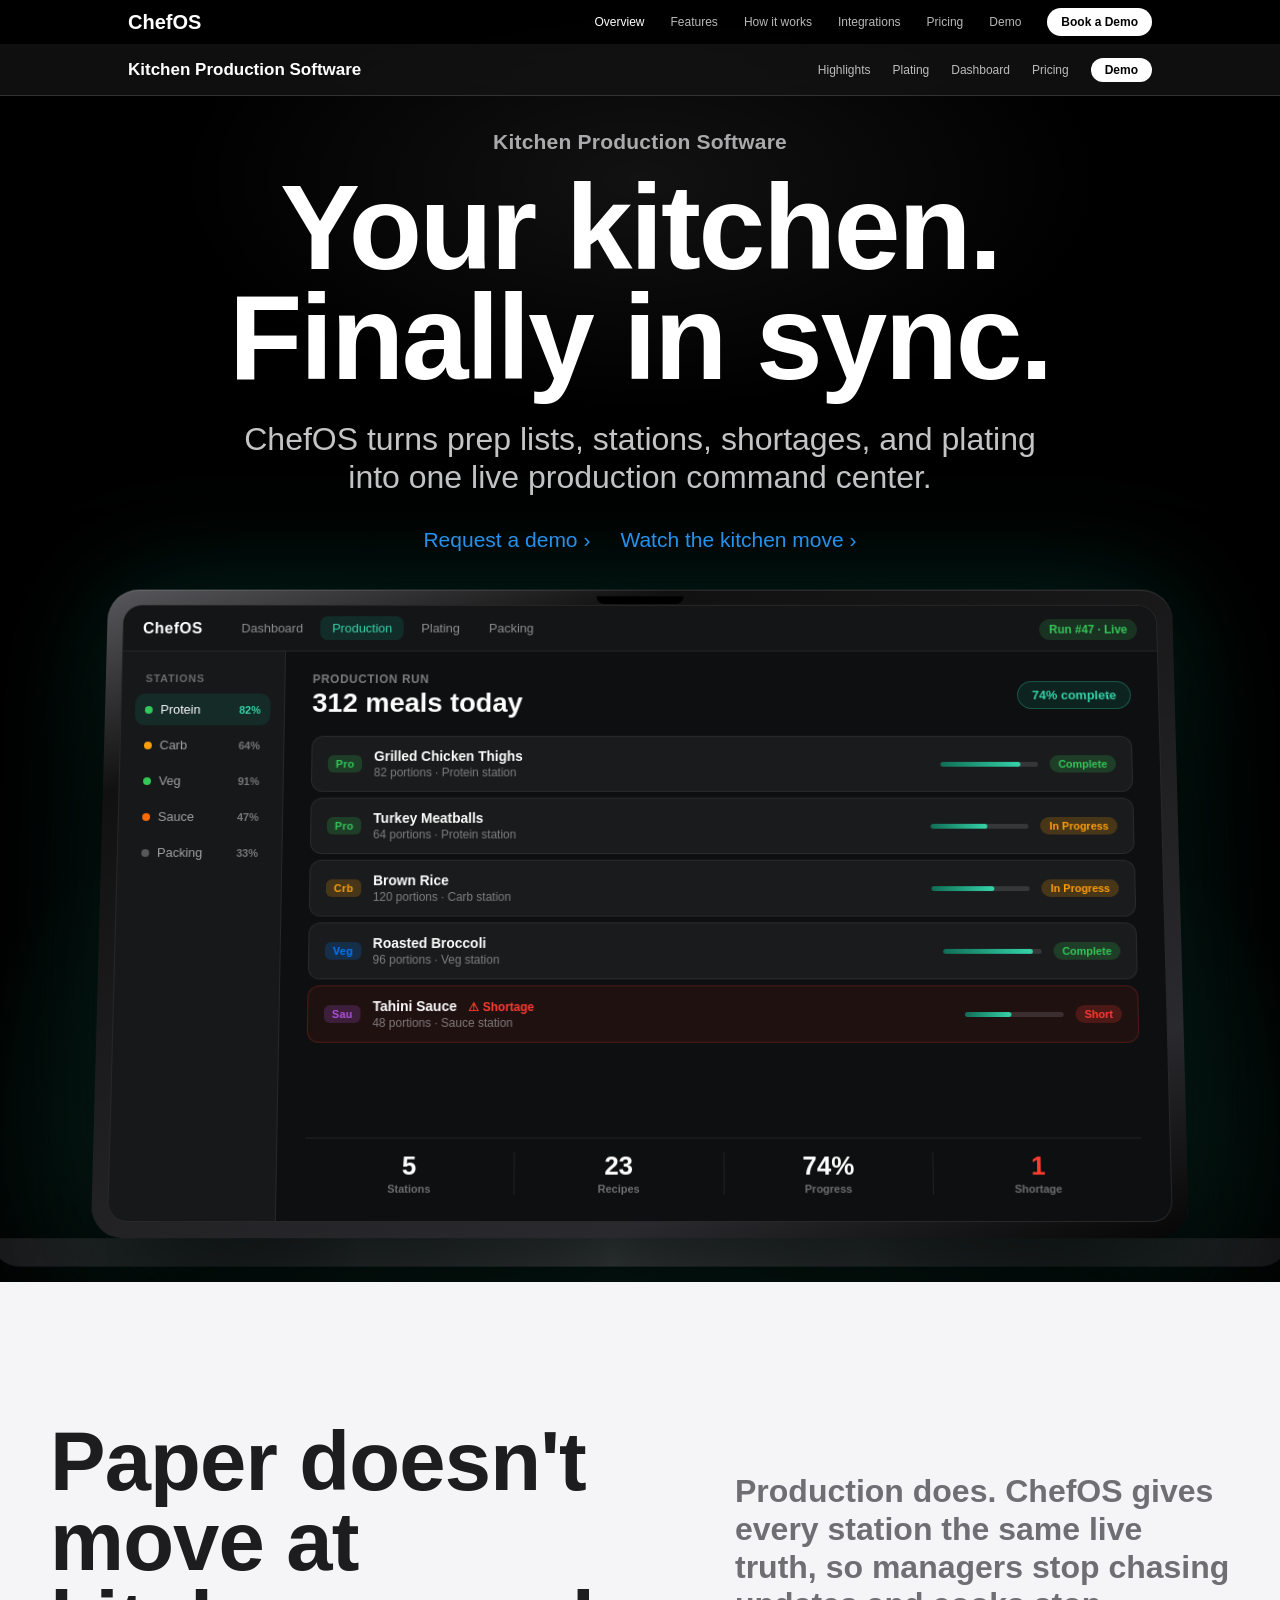
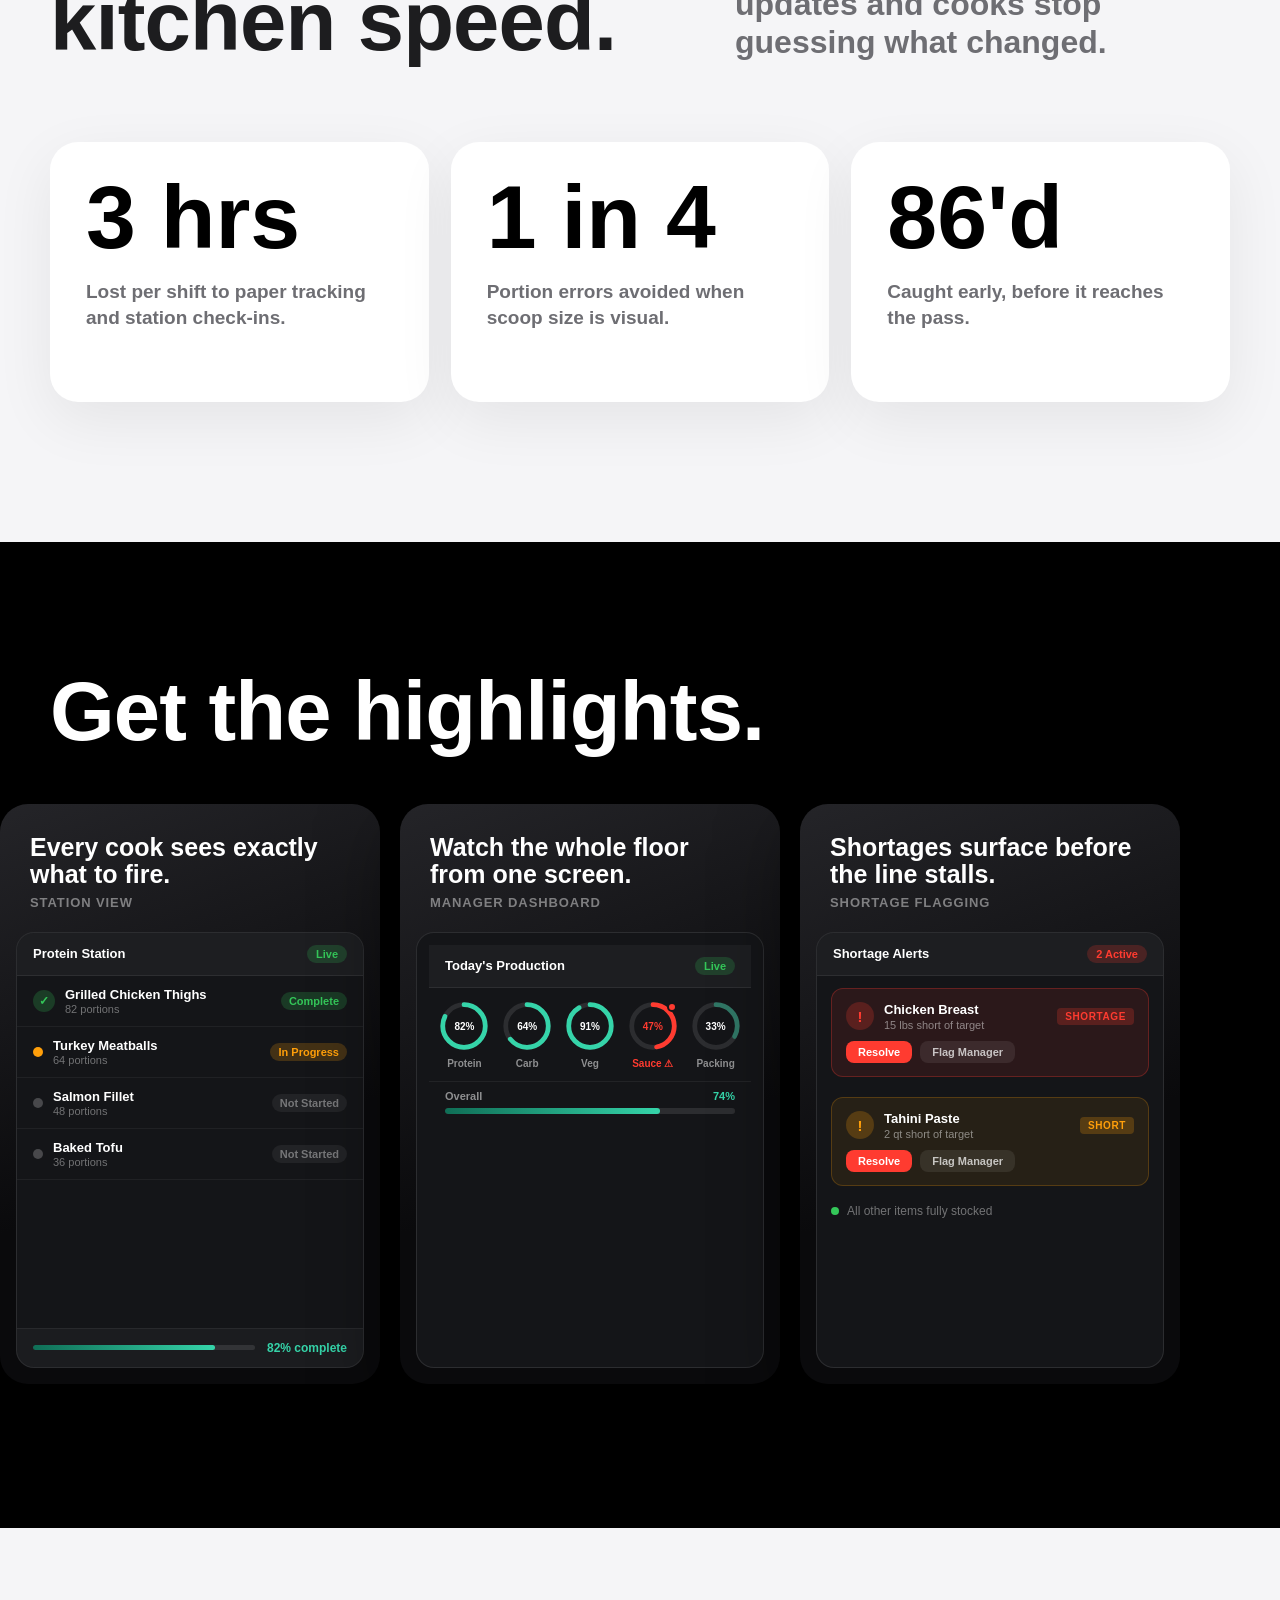
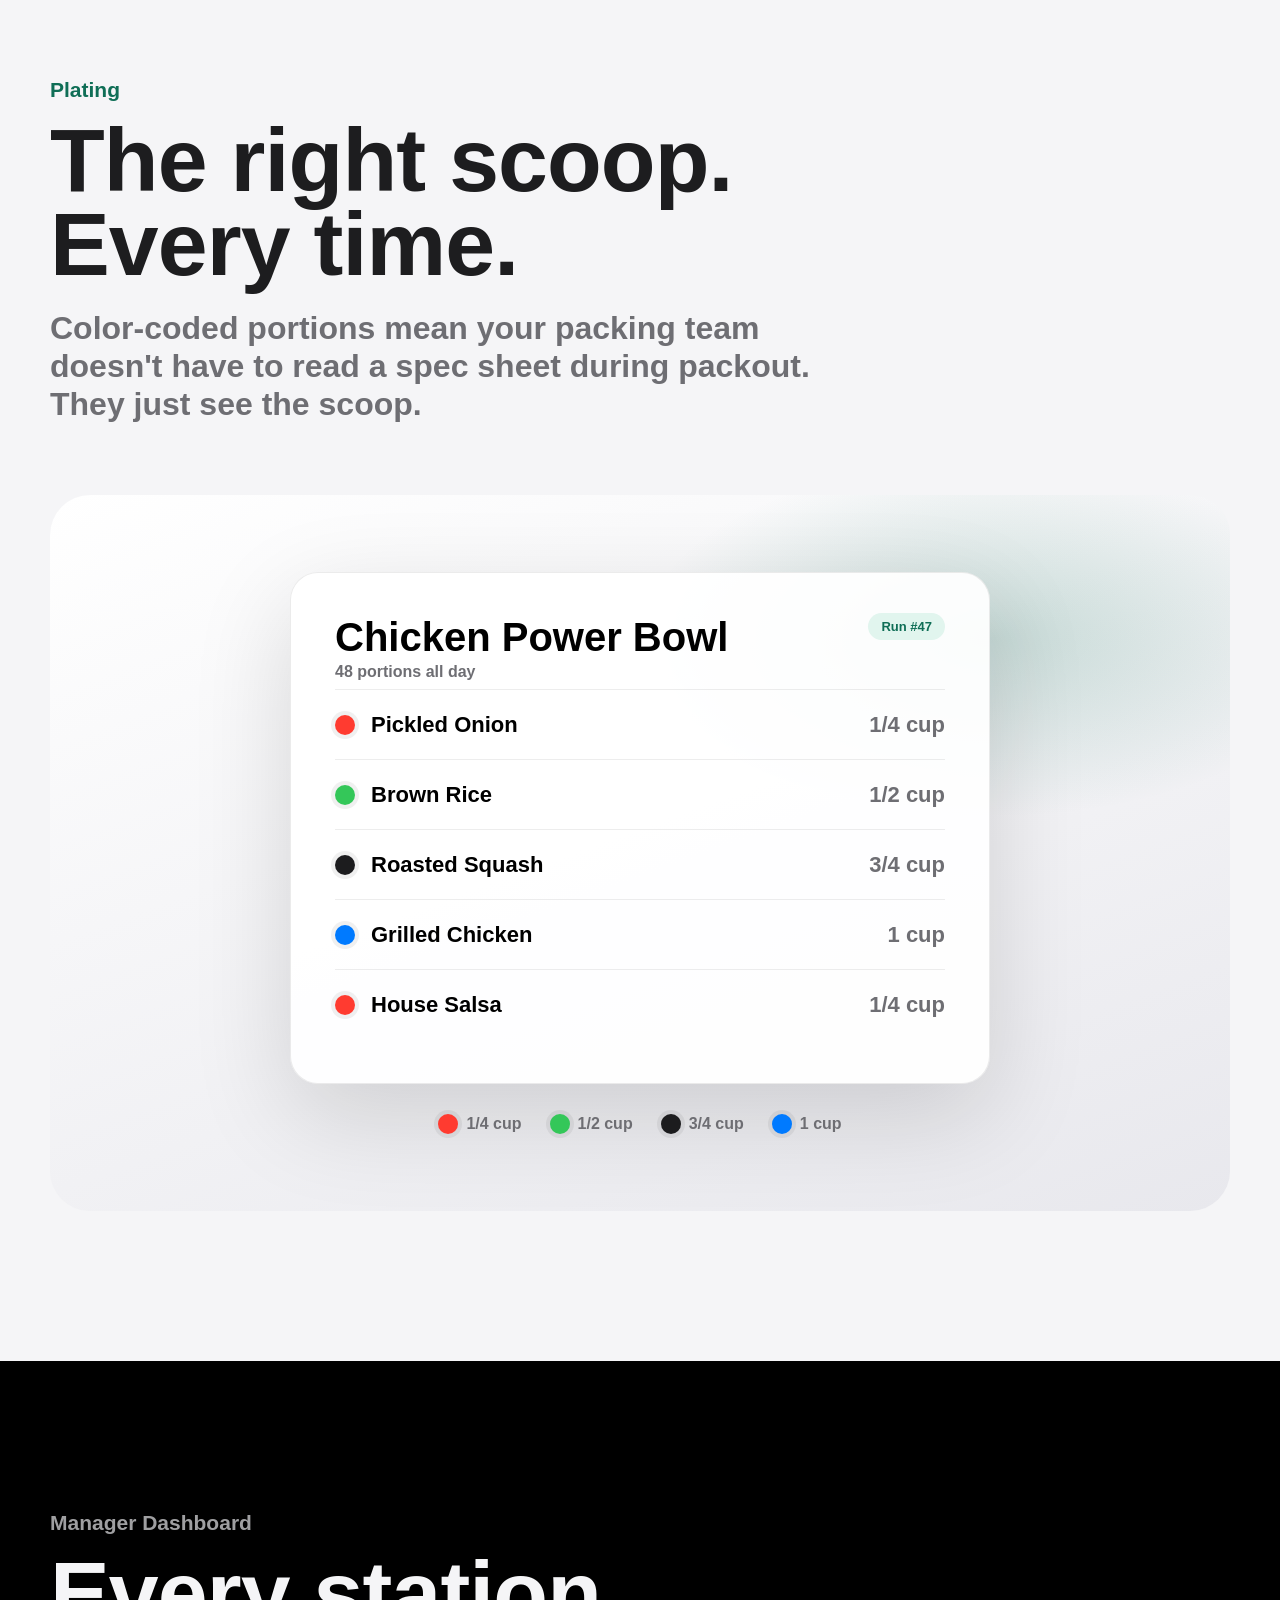
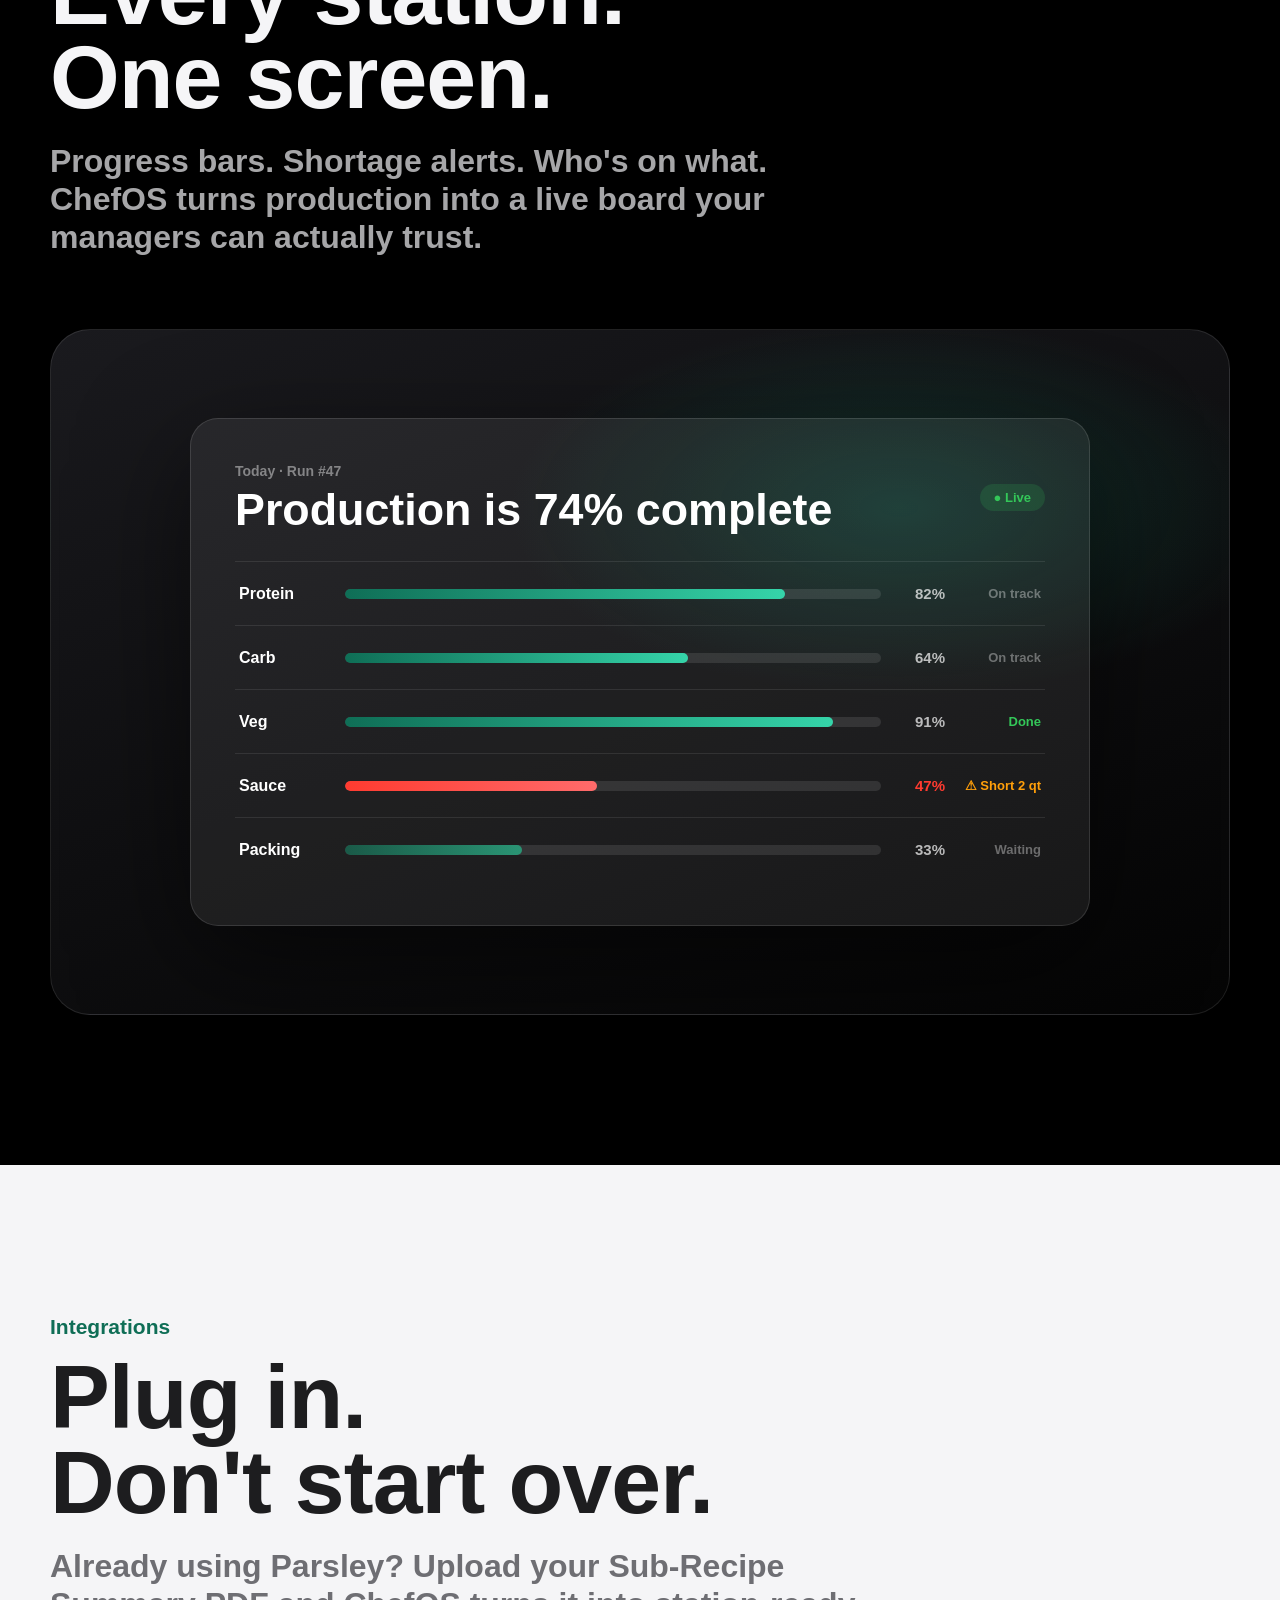
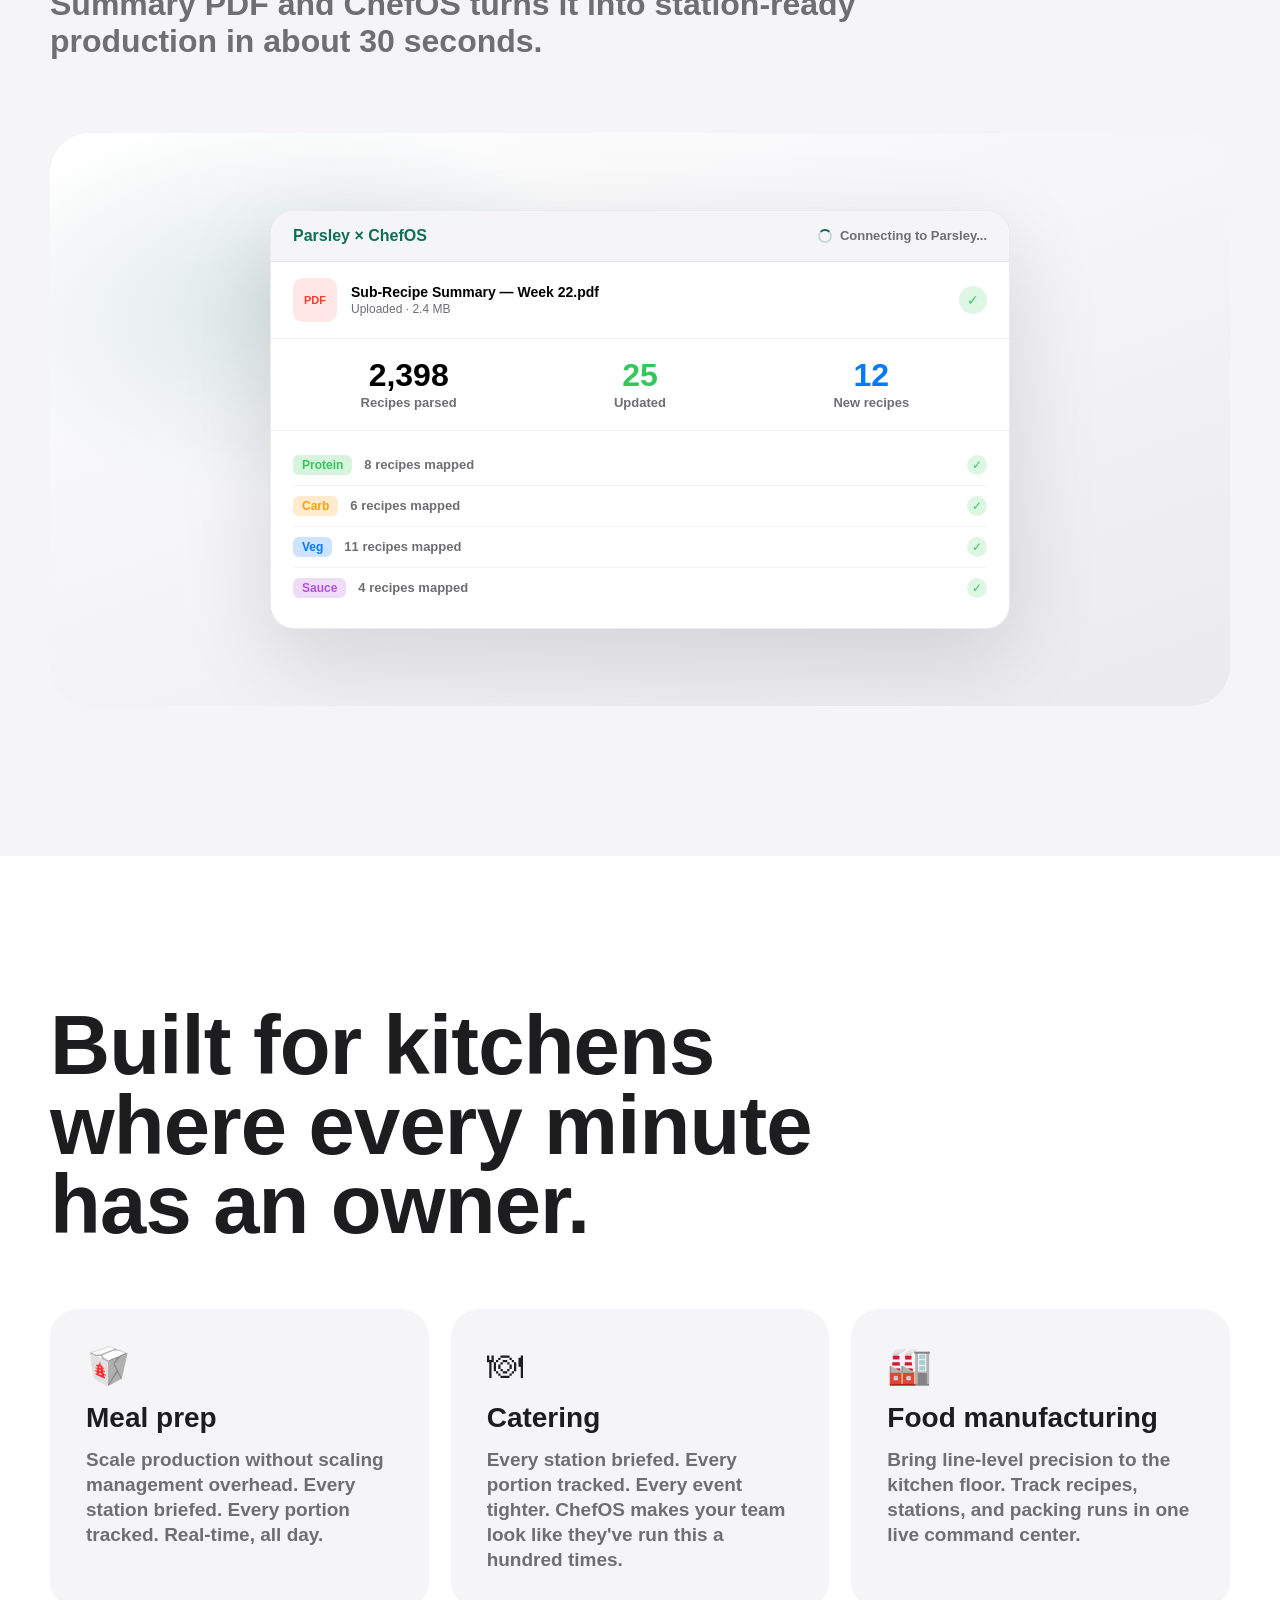
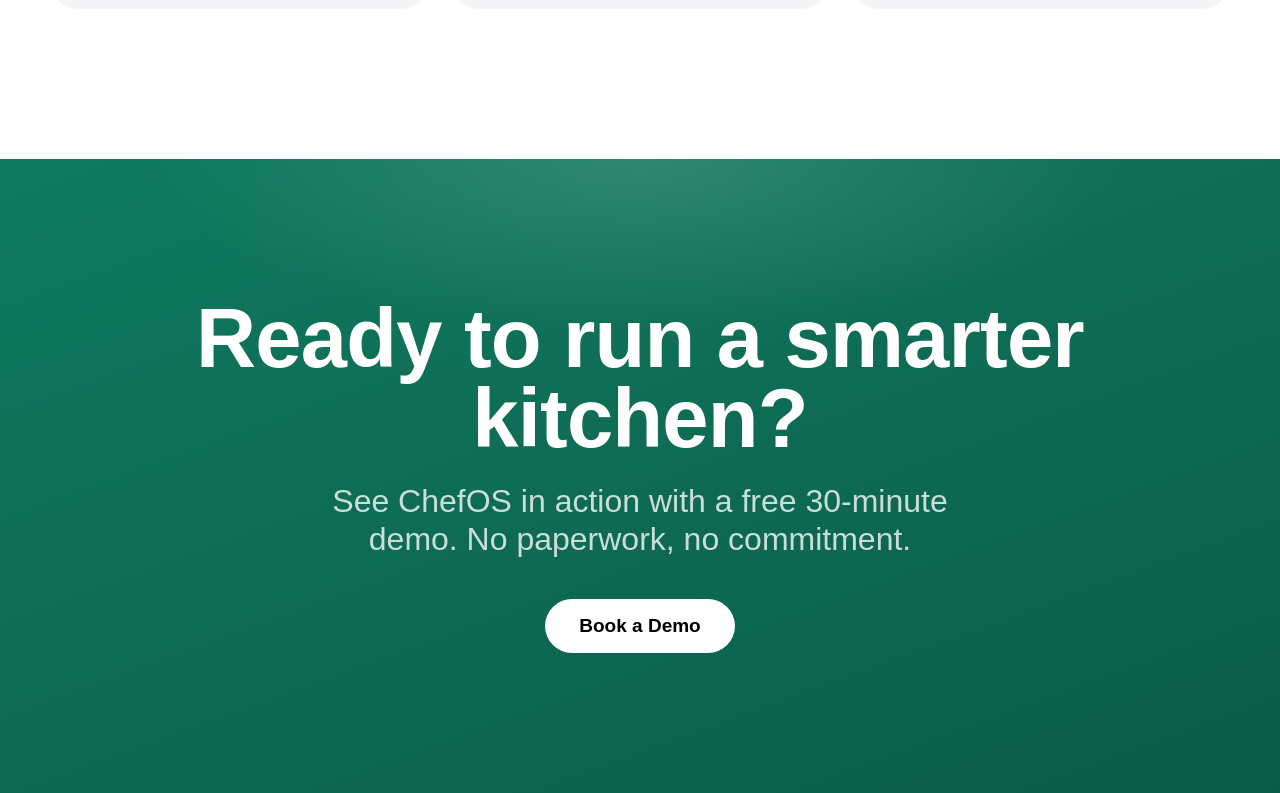
==== index.html @ 6ea622f1 "Initial commit — marketing site" ====
<!doctype html>
<html lang="en">
<head>
  <meta charset="utf-8">
  <meta name="viewport" content="width=device-width, initial-scale=1">
  <title>ChefOS | Kitchen Production Software</title>
  <meta name="description" content="ChefOS is production management software built for professional kitchens, prep teams, and packing lines.">
  <meta property="og:title" content="ChefOS | Your kitchen. Finally in sync.">
  <meta property="og:description" content="Run production, stations, shortages, and plating from one real-time kitchen system.">
  <meta property="og:type" content="website">
  <link rel="stylesheet" href="styles.css">
</head>
<body class="apple-home">

  <!-- Global nav -->
  <nav class="site-nav" aria-label="Primary navigation">
    <div class="nav-inner">
      <a class="brand" href="index.html">ChefOS</a>
      <button class="nav-toggle" type="button" aria-label="Open menu" aria-expanded="false"><span></span><span></span></button>
      <div class="nav-links">
        <a class="active" href="index.html">Overview</a>
        <a href="features.html">Features</a>
        <a href="how-it-works.html">How it works</a>
        <a href="integrations.html">Integrations</a>
        <a href="pricing.html">Pricing</a>
        <a href="demo.html">Demo</a>
        <a class="nav-cta" href="contact.html">Book a Demo</a>
      </div>
    </div>
  </nav>

  <!-- Product nav -->
  <nav class="product-nav" aria-label="ChefOS product navigation">
    <div class="product-nav-inner">
      <a class="product-title" href="index.html">Kitchen Production Software</a>
      <div class="product-links">
        <a href="#highlights">Highlights</a>
        <a href="#plating">Plating</a>
        <a href="#dashboard">Dashboard</a>
        <a href="pricing.html">Pricing</a>
        <a class="product-buy" href="contact.html">Demo</a>
      </div>
    </div>
  </nav>

  <main>

    <!-- ================================================
         HERO
    ================================================= -->
    <section id="hero" class="apple-hero">
      <div class="apple-hero-copy reveal">
        <p class="apple-product-kicker">Kitchen Production Software</p>
        <h1>Your kitchen.<br>Finally in sync.</h1>
        <p class="hero-sub">ChefOS turns prep lists, stations, shortages, and plating into one live production command center.</p>
        <div class="apple-hero-actions">
          <a href="contact.html">Request a demo</a>
          <a href="#highlights">Watch the kitchen move</a>
        </div>
      </div>

      <!-- Device mockup -->
      <div class="product-stage reveal" data-parallax="0.035" aria-label="ChefOS production dashboard mockup">
        <div class="kps-device">
          <div class="device-bezel">

            <div class="screen-ui">

              <!-- App top bar -->
              <div class="app-topbar">
                <div class="app-logo">ChefOS</div>
                <div class="app-nav-items">
                  <span class="app-nav-item">Dashboard</span>
                  <span class="app-nav-item active">Production</span>
                  <span class="app-nav-item">Plating</span>
                  <span class="app-nav-item">Packing</span>
                </div>
                <div class="app-topbar-right">
                  <span class="app-run-badge">Run #47 · Live</span>
                </div>
              </div>

              <div class="screen-body">

                <!-- Left sidebar -->
                <div class="screen-sidebar">
                  <div class="sidebar-label">Stations</div>
                  <div class="station-pill active-station">
                    <span class="station-dot dot-green"></span>
                    <span class="station-name-text">Protein</span>
                    <span class="station-pct">82%</span>
                  </div>
                  <div class="station-pill">
                    <span class="station-dot dot-amber"></span>
                    <span class="station-name-text">Carb</span>
                    <span class="station-pct">64%</span>
                  </div>
                  <div class="station-pill">
                    <span class="station-dot dot-green"></span>
                    <span class="station-name-text">Veg</span>
                    <span class="station-pct">91%</span>
                  </div>
                  <div class="station-pill">
                    <span class="station-dot dot-orange"></span>
                    <span class="station-name-text">Sauce</span>
                    <span class="station-pct">47%</span>
                  </div>
                  <div class="station-pill">
                    <span class="station-dot dot-gray"></span>
                    <span class="station-name-text">Packing</span>
                    <span class="station-pct">33%</span>
                  </div>
                </div>

                <!-- Main content -->
                <div class="screen-main">

                  <div class="screen-main-header">
                    <div>
                      <div class="screen-main-label">Production Run</div>
                      <div class="screen-main-title">312 meals today</div>
                    </div>
                    <div class="screen-main-pct">74% complete</div>
                  </div>

                  <!-- Recipe cards -->
                  <div class="recipe-list">

                    <div class="recipe-row">
                      <div class="recipe-row-left">
                        <div class="recipe-station-tag tag-protein">Pro</div>
                        <div class="recipe-info">
                          <div class="recipe-name">Grilled Chicken Thighs</div>
                          <div class="recipe-qty">82 portions · Protein station</div>
                        </div>
                      </div>
                      <div class="recipe-row-right">
                        <div class="recipe-progress-bar"><div class="recipe-progress-fill" style="--rp:82%"></div></div>
                        <span class="recipe-status status-inprogress" id="hero-badge-1">In Progress</span>
                      </div>
                    </div>

                    <div class="recipe-row">
                      <div class="recipe-row-left">
                        <div class="recipe-station-tag tag-protein">Pro</div>
                        <div class="recipe-info">
                          <div class="recipe-name">Turkey Meatballs</div>
                          <div class="recipe-qty">64 portions · Protein station</div>
                        </div>
                      </div>
                      <div class="recipe-row-right">
                        <div class="recipe-progress-bar"><div class="recipe-progress-fill" style="--rp:58%"></div></div>
                        <span class="recipe-status status-inprogress">In Progress</span>
                      </div>
                    </div>

                    <div class="recipe-row">
                      <div class="recipe-row-left">
                        <div class="recipe-station-tag tag-carb">Crb</div>
                        <div class="recipe-info">
                          <div class="recipe-name">Brown Rice</div>
                          <div class="recipe-qty">120 portions · Carb station</div>
                        </div>
                      </div>
                      <div class="recipe-row-right">
                        <div class="recipe-progress-bar"><div class="recipe-progress-fill" style="--rp:64%"></div></div>
                        <span class="recipe-status status-inprogress">In Progress</span>
                      </div>
                    </div>

                    <div class="recipe-row">
                      <div class="recipe-row-left">
                        <div class="recipe-station-tag tag-veg">Veg</div>
                        <div class="recipe-info">
                          <div class="recipe-name">Roasted Broccoli</div>
                          <div class="recipe-qty">96 portions · Veg station</div>
                        </div>
                      </div>
                      <div class="recipe-row-right">
                        <div class="recipe-progress-bar"><div class="recipe-progress-fill" style="--rp:91%"></div></div>
                        <span class="recipe-status status-complete">Complete</span>
                      </div>
                    </div>

                    <div class="recipe-row shortage-recipe-row">
                      <div class="recipe-row-left">
                        <div class="recipe-station-tag tag-sauce">Sau</div>
                        <div class="recipe-info">
                          <div class="recipe-name">Tahini Sauce <span class="shortage-flag">⚠ Shortage</span></div>
                          <div class="recipe-qty">48 portions · Sauce station</div>
                        </div>
                      </div>
                      <div class="recipe-row-right">
                        <div class="recipe-progress-bar"><div class="recipe-progress-fill" style="--rp:47%"></div></div>
                        <span class="recipe-status status-shortage">Short</span>
                      </div>
                    </div>

                  </div>

                  <!-- Bottom stat strip -->
                  <div class="screen-stat-strip">
                    <div class="screen-stat">
                      <div class="screen-stat-value" id="hero-stat-stations">5</div>
                      <div class="screen-stat-label">Stations</div>
                    </div>
                    <div class="screen-stat">
                      <div class="screen-stat-value" id="hero-stat-recipes">23</div>
                      <div class="screen-stat-label">Recipes</div>
                    </div>
                    <div class="screen-stat">
                      <div class="screen-stat-value">74%</div>
                      <div class="screen-stat-label">Progress</div>
                    </div>
                    <div class="screen-stat screen-stat-alert">
                      <div class="screen-stat-value stat-red">1</div>
                      <div class="screen-stat-label">Shortage</div>
                    </div>
                  </div>

                </div>
              </div>
            </div>

          </div>
          <div class="device-base"></div>
        </div>
      </div>
    </section>

    <!-- ================================================
         STATS / INTRO
    ================================================= -->
    <section id="problem" class="apple-intro">
      <div class="apple-copy-grid container reveal">
        <h2>Paper doesn't move at kitchen speed.</h2>
        <p>Production does. ChefOS gives every station the same live truth, so managers stop chasing updates and cooks stop guessing what changed.</p>
      </div>
      <div class="apple-stat-row container reveal">
        <article>
          <strong class="stat-counter" data-target="3" data-suffix=" hrs">0 hrs</strong>
          <span>Lost per shift to paper tracking and station check-ins.</span>
        </article>
        <article>
          <strong class="stat-counter" data-target-text="1 in 4">1 in 4</strong>
          <span>Portion errors avoided when scoop size is visual.</span>
        </article>
        <article>
          <strong>86'd</strong>
          <span>Caught early, before it reaches the pass.</span>
        </article>
      </div>
    </section>

    <!-- ================================================
         HIGHLIGHTS — horizontal scroll
    ================================================= -->
    <section id="highlights" class="apple-highlights">
      <div class="container reveal">
        <h2>Get the highlights.</h2>
      </div>

      <div class="apple-highlight-strip" aria-label="ChefOS feature highlights">

        <!-- Card 1: Station View -->
        <article class="reveal">
          <div class="highlight-card-top">
            <h3>Every cook sees exactly what to fire.</h3>
            <p>Station View</p>
          </div>
          <div class="highlight-mockup station-mockup">
            <div class="hm-header">
              <span class="hm-title">Protein Station</span>
              <span class="hm-badge badge-live">Live</span>
            </div>
            <div class="hm-recipe-row hm-done">
              <div class="hm-recipe-left">
                <span class="hm-check">✓</span>
                <div>
                  <div class="hm-recipe-name">Grilled Chicken Thighs</div>
                  <div class="hm-recipe-meta">82 portions</div>
                </div>
              </div>
              <span class="hm-status s-complete">Complete</span>
            </div>
            <div class="hm-recipe-row hm-active">
              <div class="hm-recipe-left">
                <span class="hm-dot dot-amber-sm"></span>
                <div>
                  <div class="hm-recipe-name">Turkey Meatballs</div>
                  <div class="hm-recipe-meta">64 portions</div>
                </div>
              </div>
              <span class="hm-status s-inprogress">In Progress</span>
            </div>
            <div class="hm-recipe-row">
              <div class="hm-recipe-left">
                <span class="hm-dot dot-gray-sm"></span>
                <div>
                  <div class="hm-recipe-name">Salmon Fillet</div>
                  <div class="hm-recipe-meta">48 portions</div>
                </div>
              </div>
              <span class="hm-status s-notstarted">Not Started</span>
            </div>
            <div class="hm-recipe-row">
              <div class="hm-recipe-left">
                <span class="hm-dot dot-gray-sm"></span>
                <div>
                  <div class="hm-recipe-name">Baked Tofu</div>
                  <div class="hm-recipe-meta">36 portions</div>
                </div>
              </div>
              <span class="hm-status s-notstarted">Not Started</span>
            </div>
            <div class="hm-progress-footer">
              <div class="hm-pfbar"><div class="hm-pfill" style="--hpw:82%"></div></div>
              <span class="hm-pct">82% complete</span>
            </div>
          </div>
        </article>

        <!-- Card 2: Dashboard -->
        <article class="reveal">
          <div class="highlight-card-top">
            <h3>Watch the whole floor from one screen.</h3>
            <p>Manager Dashboard</p>
          </div>
          <div class="highlight-mockup dashboard-mockup">
            <div class="hm-header">
              <span class="hm-title">Today's Production</span>
              <span class="hm-badge badge-live">Live</span>
            </div>
            <div class="ring-grid">
              <div class="ring-item">
                <div class="ring-wrap">
                  <svg viewBox="0 0 44 44" class="ring-svg">
                    <circle cx="22" cy="22" r="18" class="ring-track"/>
                    <circle cx="22" cy="22" r="18" class="ring-arc" style="--arc-pct:82"/>
                  </svg>
                  <span class="ring-pct">82%</span>
                </div>
                <div class="ring-label">Protein</div>
              </div>
              <div class="ring-item">
                <div class="ring-wrap">
                  <svg viewBox="0 0 44 44" class="ring-svg">
                    <circle cx="22" cy="22" r="18" class="ring-track"/>
                    <circle cx="22" cy="22" r="18" class="ring-arc" style="--arc-pct:64"/>
                  </svg>
                  <span class="ring-pct">64%</span>
                </div>
                <div class="ring-label">Carb</div>
              </div>
              <div class="ring-item">
                <div class="ring-wrap">
                  <svg viewBox="0 0 44 44" class="ring-svg">
                    <circle cx="22" cy="22" r="18" class="ring-track"/>
                    <circle cx="22" cy="22" r="18" class="ring-arc" style="--arc-pct:91"/>
                  </svg>
                  <span class="ring-pct">91%</span>
                </div>
                <div class="ring-label">Veg</div>
              </div>
              <div class="ring-item ring-shortage">
                <div class="ring-wrap">
                  <svg viewBox="0 0 44 44" class="ring-svg">
                    <circle cx="22" cy="22" r="18" class="ring-track"/>
                    <circle cx="22" cy="22" r="18" class="ring-arc ring-arc-red" style="--arc-pct:47"/>
                  </svg>
                  <span class="ring-pct ring-pct-red">47%</span>
                  <span class="ring-alert-dot"></span>
                </div>
                <div class="ring-label ring-label-red">Sauce ⚠</div>
              </div>
              <div class="ring-item">
                <div class="ring-wrap">
                  <svg viewBox="0 0 44 44" class="ring-svg">
                    <circle cx="22" cy="22" r="18" class="ring-track"/>
                    <circle cx="22" cy="22" r="18" class="ring-arc ring-arc-dim" style="--arc-pct:33"/>
                  </svg>
                  <span class="ring-pct">33%</span>
                </div>
                <div class="ring-label">Packing</div>
              </div>
            </div>
            <div class="dash-overall-bar">
              <div class="dash-overall-label">Overall <span>74%</span></div>
              <div class="dash-overall-track"><div class="dash-overall-fill" style="--dp:74%"></div></div>
            </div>
          </div>
        </article>

        <!-- Card 3: Shortages -->
        <article class="reveal">
          <div class="highlight-card-top">
            <h3>Shortages surface before the line stalls.</h3>
            <p>Shortage Flagging</p>
          </div>
          <div class="highlight-mockup shortage-mockup">
            <div class="hm-header">
              <span class="hm-title">Shortage Alerts</span>
              <span class="hm-badge badge-red">2 Active</span>
            </div>
            <div class="shortage-card">
              <div class="shortage-top">
                <div class="shortage-icon">!</div>
                <div class="shortage-text">
                  <div class="shortage-item-name">Chicken Breast</div>
                  <div class="shortage-item-qty">15 lbs short of target</div>
                </div>
                <span class="shortage-label">SHORTAGE</span>
              </div>
              <div class="shortage-actions">
                <button class="sh-btn sh-btn-primary">Resolve</button>
                <button class="sh-btn sh-btn-ghost">Flag Manager</button>
              </div>
            </div>
            <div class="shortage-card shortage-card-minor">
              <div class="shortage-top">
                <div class="shortage-icon shortage-icon-warn">!</div>
                <div class="shortage-text">
                  <div class="shortage-item-name">Tahini Paste</div>
                  <div class="shortage-item-qty">2 qt short of target</div>
                </div>
                <span class="shortage-label shortage-label-warn">SHORT</span>
              </div>
              <div class="shortage-actions">
                <button class="sh-btn sh-btn-primary">Resolve</button>
                <button class="sh-btn sh-btn-ghost">Flag Manager</button>
              </div>
            </div>
            <div class="shortage-ok-row">
              <span class="ok-dot"></span>
              All other items fully stocked
            </div>
          </div>
        </article>

        <!-- Card 4: Plating -->
        <article class="reveal">
          <div class="highlight-card-top">
            <h3>Color-coded scoops make plating obvious.</h3>
            <p>Plating Screen</p>
          </div>
          <div class="highlight-mockup plating-mockup">
            <div class="hm-header">
              <span class="hm-title">Chicken Power Bowl</span>
              <span class="hm-badge badge-teal">48 all day</span>
            </div>
            <div class="plating-row plating-row-reveal" style="--delay:0.1s">
              <span class="scoop-dot sdot-red"></span>
              <span class="plating-ingredient">Pickled Onion</span>
              <span class="plating-amount">1/4 cup</span>
            </div>
            <div class="plating-row plating-row-reveal" style="--delay:0.25s">
              <span class="scoop-dot sdot-green"></span>
              <span class="plating-ingredient">Brown Rice</span>
              <span class="plating-amount">1/2 cup</span>
            </div>
            <div class="plating-row plating-row-reveal" style="--delay:0.4s">
              <span class="scoop-dot sdot-black"></span>
              <span class="plating-ingredient">Roasted Squash</span>
              <span class="plating-amount">3/4 cup</span>
            </div>
            <div class="plating-row plating-row-reveal" style="--delay:0.55s">
              <span class="scoop-dot sdot-blue"></span>
              <span class="plating-ingredient">Grilled Chicken</span>
              <span class="plating-amount">1 cup</span>
            </div>
            <div class="plating-legend">
              <span><span class="scoop-dot sdot-red sdot-sm"></span> 1/4</span>
              <span><span class="scoop-dot sdot-green sdot-sm"></span> 1/2</span>
              <span><span class="scoop-dot sdot-black sdot-sm"></span> 3/4</span>
              <span><span class="scoop-dot sdot-blue sdot-sm"></span> 1 cup</span>
            </div>
          </div>
        </article>

        <!-- Card 5: Parsley Import -->
        <article class="reveal">
          <div class="highlight-card-top">
            <h3>Upload Parsley. Start production in 30 seconds.</h3>
            <p>Parsley Import</p>
          </div>
          <div class="highlight-mockup import-mockup">
            <div class="hm-header">
              <span class="hm-title">Recipe Import</span>
              <span class="hm-badge badge-teal">PDF Import</span>
            </div>
            <div class="import-state import-state-loading" id="import-loading">
              <div class="import-spinner"></div>
              <div class="import-status-text">Reading your production file...</div>
              <div class="import-sub">Parsing recipes and meal types</div>
              <div class="import-progress-wrap">
                <div class="import-progress-track"><div class="import-progress-bar" id="import-bar"></div></div>
                <span class="import-progress-pct" id="import-pct">0%</span>
              </div>
            </div>
            <div class="import-state import-state-done" id="import-done">
              <div class="import-check">✓</div>
              <div class="import-status-text import-text-done">Import Complete</div>
              <div class="import-count"><span class="import-count-num" id="import-counter">0</span> recipes synced</div>
              <div class="import-updated">25 updated · 12 new</div>
              <div class="import-detail-rows">
                <div class="idr"><span class="idr-dot dot-green"></span> Protein station: 8 recipes</div>
                <div class="idr"><span class="idr-dot dot-amber"></span> Carb station: 6 recipes</div>
                <div class="idr"><span class="idr-dot dot-blue"></span> Veg station: 11 recipes</div>
              </div>
            </div>
          </div>
        </article>

      </div>
    </section>

    <!-- ================================================
         PLATING FEATURE — light
    ================================================= -->
    <section id="plating" class="apple-feature light-feature">
      <div class="container">
        <div class="feature-lockup reveal">
          <p class="eyebrow-teal">Plating</p>
          <h2>The right scoop.<br>Every time.</h2>
          <span>Color-coded portions mean your packing team doesn't have to read a spec sheet during packout. They just see the scoop.</span>
        </div>
        <div class="cinema-card plating-cinema reveal">
          <!-- Plating card -->
          <div class="plating-card-xl">
            <div class="plating-title-row">
              <div>
                <div class="plating-card-meal">Chicken Power Bowl</div>
                <div class="plating-card-sub">48 portions all day</div>
              </div>
              <div class="plating-card-meta">
                <span class="plating-meta-badge">Run #47</span>
              </div>
            </div>
            <div class="plate-row-xl reveal-row" style="--delay:0s">
              <span class="scoop scoop-red"></span>
              <b>Pickled Onion</b>
              <span class="plate-amount">1/4 cup</span>
            </div>
            <div class="plate-row-xl reveal-row" style="--delay:0.15s">
              <span class="scoop scoop-green"></span>
              <b>Brown Rice</b>
              <span class="plate-amount">1/2 cup</span>
            </div>
            <div class="plate-row-xl reveal-row" style="--delay:0.3s">
              <span class="scoop scoop-black"></span>
              <b>Roasted Squash</b>
              <span class="plate-amount">3/4 cup</span>
            </div>
            <div class="plate-row-xl reveal-row" style="--delay:0.45s">
              <span class="scoop scoop-blue"></span>
              <b>Grilled Chicken</b>
              <span class="plate-amount">1 cup</span>
            </div>
            <div class="plate-row-xl reveal-row" style="--delay:0.6s">
              <span class="scoop scoop-red"></span>
              <b>House Salsa</b>
              <span class="plate-amount">1/4 cup</span>
            </div>
          </div>
          <!-- Legend -->
          <div class="plating-legend-row">
            <span class="legend-item"><span class="scoop scoop-red"></span> 1/4 cup</span>
            <span class="legend-item"><span class="scoop scoop-green"></span> 1/2 cup</span>
            <span class="legend-item"><span class="scoop scoop-black"></span> 3/4 cup</span>
            <span class="legend-item"><span class="scoop scoop-blue"></span> 1 cup</span>
          </div>
        </div>
      </div>
    </section>

    <!-- ================================================
         DASHBOARD FEATURE — dark
    ================================================= -->
    <section id="dashboard" class="apple-feature dark-feature">
      <div class="container">
        <div class="feature-lockup reveal">
          <p class="eyebrow-light">Manager Dashboard</p>
          <h2>Every station.<br>One screen.</h2>
          <span>Progress bars. Shortage alerts. Who's on what. ChefOS turns production into a live board your managers can actually trust.</span>
        </div>
        <div class="dashboard-cinema reveal">
          <!-- Dashboard panel -->
          <div class="dashboard-panel">
            <div class="dp-header">
              <div class="dp-header-left">
                <div class="dp-label">Today · Run #47</div>
                <div class="dp-title">Production is 74% complete</div>
              </div>
              <div class="dp-header-right">
                <span class="dp-live-pill">● Live</span>
              </div>
            </div>
            <div class="dp-row">
              <div class="dp-station">Protein</div>
              <div class="dp-bar-wrap"><div class="dp-bar" data-progress="82"><div class="dp-fill"></div></div></div>
              <div class="dp-pct">82%</div>
              <div class="dp-meta dp-meta-ok">On track</div>
            </div>
            <div class="dp-row">
              <div class="dp-station">Carb</div>
              <div class="dp-bar-wrap"><div class="dp-bar" data-progress="64"><div class="dp-fill"></div></div></div>
              <div class="dp-pct">64%</div>
              <div class="dp-meta dp-meta-ok">On track</div>
            </div>
            <div class="dp-row">
              <div class="dp-station">Veg</div>
              <div class="dp-bar-wrap"><div class="dp-bar" data-progress="91"><div class="dp-fill"></div></div></div>
              <div class="dp-pct">91%</div>
              <div class="dp-meta dp-meta-done">Done</div>
            </div>
            <div class="dp-row dp-row-alert">
              <div class="dp-station">Sauce</div>
              <div class="dp-bar-wrap"><div class="dp-bar dp-bar-alert" data-progress="47"><div class="dp-fill dp-fill-alert"></div></div></div>
              <div class="dp-pct dp-pct-alert">47%</div>
              <div class="dp-meta dp-meta-short">⚠ Short 2 qt</div>
            </div>
            <div class="dp-row">
              <div class="dp-station">Packing</div>
              <div class="dp-bar-wrap"><div class="dp-bar" data-progress="33"><div class="dp-fill dp-fill-dim"></div></div></div>
              <div class="dp-pct">33%</div>
              <div class="dp-meta dp-meta-ok">Waiting</div>
            </div>
          </div>
        </div>
      </div>
    </section>

    <!-- ================================================
         PARSLEY INTEGRATION — light
    ================================================= -->
    <section id="software" class="apple-feature light-feature">
      <div class="container">
        <div class="feature-lockup reveal">
          <p class="eyebrow-teal">Integrations</p>
          <h2>Plug in.<br>Don't start over.</h2>
          <span>Already using Parsley? Upload your Sub-Recipe Summary PDF and ChefOS turns it into station-ready production in about 30 seconds.</span>
        </div>
        <!-- Parsley sync animation block -->
        <div class="parsley-cinema reveal">
          <div class="parsley-panel">
            <div class="parsley-panel-header">
              <div class="pp-logo">Parsley × ChefOS</div>
              <div class="parsley-sync-status" id="pp-status">
                <span class="pp-spinner"></span>
                <span id="pp-status-text">Connecting to Parsley...</span>
              </div>
            </div>
            <div class="parsley-file-card">
              <div class="pf-icon">PDF</div>
              <div class="pf-info">
                <div class="pf-name">Sub-Recipe Summary — Week 22.pdf</div>
                <div class="pf-meta">Uploaded · 2.4 MB</div>
              </div>
              <div class="pf-done-check" id="pf-check">✓</div>
            </div>
            <div class="parsley-count-row">
              <div class="pc-item">
                <div class="pc-value" id="pp-total">2,398</div>
                <div class="pc-label">Recipes parsed</div>
              </div>
              <div class="pc-item">
                <div class="pc-value pc-value-green" id="pp-updated">25</div>
                <div class="pc-label">Updated</div>
              </div>
              <div class="pc-item">
                <div class="pc-value pc-value-blue" id="pp-new">12</div>
                <div class="pc-label">New recipes</div>
              </div>
            </div>
            <div class="parsley-station-map">
              <div class="ps-row">
                <span class="ps-station-tag tag-protein">Protein</span>
                <span class="ps-count">8 recipes mapped</span>
                <span class="ps-check">✓</span>
              </div>
              <div class="ps-row">
                <span class="ps-station-tag tag-carb">Carb</span>
                <span class="ps-count">6 recipes mapped</span>
                <span class="ps-check">✓</span>
              </div>
              <div class="ps-row">
                <span class="ps-station-tag tag-veg">Veg</span>
                <span class="ps-count">11 recipes mapped</span>
                <span class="ps-check">✓</span>
              </div>
              <div class="ps-row">
                <span class="ps-station-tag tag-sauce">Sauce</span>
                <span class="ps-count">4 recipes mapped</span>
                <span class="ps-check">✓</span>
              </div>
            </div>
          </div>
        </div>
      </div>
    </section>

    <!-- ================================================
         OPERATORS
    ================================================= -->
    <section id="operators" class="operator-section">
      <div class="container reveal">
        <h2>Built for kitchens where every minute has an owner.</h2>
        <div class="operator-grid">
          <article>
            <div class="op-icon op-icon-mealpre">🥡</div>
            <h3>Meal prep</h3>
            <p>Scale production without scaling management overhead. Every station briefed. Every portion tracked. Real-time, all day.</p>
          </article>
          <article>
            <div class="op-icon op-icon-catering">🍽</div>
            <h3>Catering</h3>
            <p>Every station briefed. Every portion tracked. Every event tighter. ChefOS makes your team look like they've run this a hundred times.</p>
          </article>
          <article>
            <div class="op-icon op-icon-mfg">🏭</div>
            <h3>Food manufacturing</h3>
            <p>Bring line-level precision to the kitchen floor. Track recipes, stations, and packing runs in one live command center.</p>
          </article>
        </div>
      </div>
    </section>

    <!-- ================================================
         FINAL CTA
    ================================================= -->
    <section id="cta" class="apple-final-cta">
      <div class="container center reveal">
        <h2>Ready to run a smarter kitchen?</h2>
        <p>See ChefOS in action with a free 30-minute demo. No paperwork, no commitment.</p>
        <a class="button-cta" href="contact.html">Book a Demo</a>
      </div>
    </section>

  </main>
  <script src="animations.js"></script>
</body>
</html>
---- styles.css ----
/* ============================================================
   VARIABLES & RESET
   ============================================================ */
:root {
  --color-black: #000000;
  --color-white: #ffffff;
  --color-teal: #0F6E56;
  --color-teal-light: #E1F5EE;
  --color-gray-apple: #f5f5f7;
  --color-ink: #1d1d1f;
  --scoop-red: #FF3B30;
  --scoop-green: #34C759;
  --scoop-black: #1C1C1E;
  --scoop-blue: #007AFF;
  --font: -apple-system, BlinkMacSystemFont, "SF Pro Display", "SF Pro Text", sans-serif;
  --radius-card: 28px;
  --ease: cubic-bezier(0.4, 0, 0.2, 1);
}

*, *::before, *::after { box-sizing: border-box; }
html { scroll-behavior: smooth; }

body {
  margin: 0;
  color: var(--color-ink);
  background: var(--color-white);
  font-family: var(--font);
  -webkit-font-smoothing: antialiased;
  text-rendering: optimizeLegibility;
}

body.apple-home { background: #000; }

body.menu-open { overflow: hidden; }
a { color: inherit; text-decoration: none; }
button { cursor: pointer; font-family: inherit; }


/* ============================================================
   SITE NAV — top 44px global bar
   ============================================================ */
.site-nav {
  position: fixed;
  top: 0; left: 0; right: 0;
  z-index: 100;
  height: 44px;
  color: rgba(255,255,255,0.86);
  background: rgba(0,0,0,0.82);
  transition: background 0.3s var(--ease), border-color 0.3s var(--ease);
}

.site-nav.scrolled {
  background: rgba(22,22,23,0.76);
  -webkit-backdrop-filter: saturate(180%) blur(20px);
  backdrop-filter: saturate(180%) blur(20px);
  border-bottom: 1px solid rgba(255,255,255,0.12);
}

.nav-inner {
  width: min(1024px, calc(100% - 44px));
  height: 100%;
  margin: 0 auto;
  display: flex;
  align-items: center;
  justify-content: space-between;
}

.brand {
  font-size: 20px;
  font-weight: 700;
  color: #fff;
}

.nav-links {
  display: flex;
  align-items: center;
  gap: 26px;
  color: rgba(255,255,255,0.72);
  font-size: 12px;
}

.nav-links a { transition: color 0.2s; }
.nav-links a:hover, .nav-links a.active { color: #fff; }

.nav-cta {
  padding: 7px 14px;
  color: #000 !important;
  background: #fff;
  border-radius: 999px;
  font-weight: 600;
}

.nav-toggle {
  display: none;
  width: 36px; height: 36px;
  border: 0;
  color: #fff;
  background: transparent;
}

.nav-toggle span {
  display: block;
  width: 18px; height: 1px;
  margin: 5px auto;
  background: currentColor;
}


/* ============================================================
   PRODUCT NAV — 52px sticky below site-nav
   ============================================================ */
.product-nav {
  position: fixed;
  top: 44px; left: 0; right: 0;
  z-index: 90;
  height: 52px;
  color: rgba(255,255,255,0.88);
  background: rgba(22,22,23,0.72);
  -webkit-backdrop-filter: saturate(180%) blur(20px);
  backdrop-filter: saturate(180%) blur(20px);
  border-bottom: 1px solid rgba(255,255,255,0.14);
}

.product-nav-inner {
  width: min(1024px, calc(100% - 44px));
  height: 100%;
  margin: 0 auto;
  display: flex;
  align-items: center;
  justify-content: space-between;
}

.product-title {
  font-size: 17px;
  font-weight: 700;
  color: #fff;
}

.product-links {
  display: flex;
  align-items: center;
  gap: 22px;
  font-size: 12px;
  color: rgba(255,255,255,0.72);
}

.product-links a { transition: color 0.2s; }
.product-links a:hover { color: #fff; }

.product-buy {
  padding: 5px 14px;
  color: #000 !important;
  background: #fff;
  border-radius: 999px;
  font-weight: 700;
  font-size: 12px;
}


/* ============================================================
   CONTAINER UTILITY
   ============================================================ */
.container {
  width: min(1180px, calc(100% - 44px));
  margin: 0 auto;
}

.center { text-align: center; }


/* ============================================================
   REVEAL ANIMATION BASE
   ============================================================ */
.reveal {
  opacity: 0;
  transform: translateY(32px);
  transition: opacity 0.9s ease, transform 0.9s ease;
}

.reveal.visible {
  opacity: 1;
  transform: translateY(0);
}

[data-parallax] { will-change: transform; }


/* ============================================================
   HERO
   ============================================================ */
.apple-hero {
  padding-top: 130px;
  padding-bottom: 0;
  color: #f5f5f7;
  background:
    radial-gradient(ellipse 80% 50% at 50% 90%, rgba(15,110,86,0.46) 0%, transparent 70%),
    radial-gradient(ellipse 60% 30% at 50% 14%, rgba(255,255,255,0.07) 0%, transparent 60%),
    #000;
  overflow: hidden;
  display: flex;
  flex-direction: column;
  align-items: center;
}

.apple-hero-copy {
  width: min(1080px, calc(100% - 44px));
  margin: 0 auto;
  text-align: center;
}

.apple-product-kicker {
  margin: 0 0 18px;
  color: rgba(245,245,247,0.68);
  font-size: 21px;
  font-weight: 700;
  letter-spacing: 0.01em;
}

.apple-hero h1 {
  margin: 0;
  font-size: clamp(58px, 9.5vw, 120px);
  line-height: 0.92;
  font-weight: 800;
  letter-spacing: -0.02em;
  color: #fff;
}

.hero-sub {
  max-width: 800px;
  margin: 28px auto 0;
  color: rgba(245,245,247,0.80);
  font-size: clamp(22px, 2.8vw, 32px);
  line-height: 1.18;
  font-weight: 400;
}

.apple-hero-actions {
  display: flex;
  justify-content: center;
  gap: 30px;
  flex-wrap: wrap;
  margin-top: 32px;
  font-size: 21px;
  font-weight: 400;
}

.apple-hero-actions a {
  color: #2997ff;
  transition: opacity 0.2s;
}

.apple-hero-actions a:hover { opacity: 0.8; }
.apple-hero-actions a::after { content: " \203A"; }


/* ============================================================
   HERO DEVICE MOCKUP
   ============================================================ */
.product-stage {
  position: relative;
  width: min(1280px, 108vw);
  margin: 40px auto 0;
  perspective: 1400px;
}

.kps-device {
  position: relative;
  width: min(1100px, 96vw);
  margin: 0 auto;
  transform: rotateX(4deg);
  transform-origin: bottom center;
}

.device-bezel {
  position: relative;
  padding: 16px;
  border-radius: 32px;
  background: linear-gradient(160deg, #58585c 0%, #111 20%, #2a2a2e 80%, #060606 100%);
  box-shadow:
    0 90px 160px rgba(0,0,0,0.85),
    0 0 130px rgba(15,110,86,0.38),
    inset 0 1px 0 rgba(255,255,255,0.15);
}

/* Notch */
.device-bezel::before {
  content: "";
  position: absolute;
  top: 7px; left: 50%;
  width: 90px; height: 8px;
  transform: translateX(-50%);
  border-radius: 0 0 999px 999px;
  background: #000;
  z-index: 2;
}

/* ---- App shell inside device ---- */
.screen-ui {
  overflow: hidden;
  border-radius: 20px;
  background: #0e0f10;
  border: 1px solid rgba(255,255,255,0.10);
  display: flex;
  flex-direction: column;
}

/* App top bar */
.app-topbar {
  display: flex;
  align-items: center;
  gap: 0;
  padding: 0 20px;
  height: 48px;
  background: #141517;
  border-bottom: 1px solid rgba(255,255,255,0.08);
  flex-shrink: 0;
}

.app-logo {
  font-size: 16px;
  font-weight: 800;
  color: #fff;
  letter-spacing: 0.03em;
  margin-right: 28px;
}

.app-nav-items {
  display: flex;
  gap: 6px;
  flex: 1;
}

.app-nav-item {
  padding: 5px 12px;
  border-radius: 8px;
  font-size: 13px;
  font-weight: 500;
  color: rgba(255,255,255,0.52);
  cursor: pointer;
  transition: all 0.2s;
}

.app-nav-item.active {
  background: rgba(15,110,86,0.28);
  color: #35d4a9;
}

.app-topbar-right {
  margin-left: auto;
}

.app-run-badge {
  padding: 4px 10px;
  border-radius: 999px;
  background: rgba(52,199,89,0.16);
  color: #34C759;
  font-size: 12px;
  font-weight: 700;
}

/* Screen body: sidebar + main */
.screen-body {
  display: grid;
  grid-template-columns: 168px 1fr;
  min-height: clamp(380px, 48vw, 580px);
}

/* Sidebar */
.screen-sidebar {
  padding: 22px 14px;
  background: rgba(255,255,255,0.04);
  border-right: 1px solid rgba(255,255,255,0.07);
}

.sidebar-label {
  padding: 0 10px;
  margin-bottom: 10px;
  color: rgba(255,255,255,0.36);
  font-size: 11px;
  font-weight: 700;
  letter-spacing: 0.08em;
  text-transform: uppercase;
}

.station-pill {
  display: flex;
  align-items: center;
  gap: 8px;
  padding: 9px 10px;
  border-radius: 10px;
  margin-bottom: 4px;
  font-size: 13px;
  font-weight: 500;
  color: rgba(255,255,255,0.60);
  transition: background 0.2s;
}

.active-station {
  background: rgba(15,110,86,0.22);
  color: #fff;
}

.station-dot {
  width: 8px; height: 8px;
  border-radius: 50%;
  flex-shrink: 0;
}

.dot-green { background: #34C759; }
.dot-amber { background: #FF9F0A; }
.dot-orange { background: #FF6B00; }
.dot-gray { background: rgba(255,255,255,0.28); }
.dot-blue { background: #007AFF; }
.dot-red { background: #FF3B30; }

.station-name-text { flex: 1; font-size: 13px; }
.station-pct { font-size: 11px; color: rgba(255,255,255,0.42); font-weight: 600; }
.active-station .station-pct { color: #35d4a9; }

/* Main screen area */
.screen-main {
  padding: 22px 28px;
  display: flex;
  flex-direction: column;
}

.screen-main-header {
  display: flex;
  justify-content: space-between;
  align-items: center;
  margin-bottom: 20px;
}

.screen-main-label {
  color: rgba(255,255,255,0.46);
  font-size: 12px;
  font-weight: 600;
  text-transform: uppercase;
  letter-spacing: 0.06em;
  margin-bottom: 4px;
}

.screen-main-title {
  color: #fff;
  font-size: clamp(20px, 3vw, 28px);
  font-weight: 700;
  line-height: 1;
}

.screen-main-pct {
  padding: 6px 14px;
  background: rgba(15,110,86,0.22);
  border: 1px solid rgba(53,212,169,0.3);
  border-radius: 999px;
  color: #35d4a9;
  font-size: 13px;
  font-weight: 700;
}

/* Recipe list */
.recipe-list {
  display: flex;
  flex-direction: column;
  gap: 6px;
  flex: 1;
}

.recipe-row {
  display: flex;
  align-items: center;
  justify-content: space-between;
  gap: 16px;
  padding: 12px 16px;
  border-radius: 12px;
  background: rgba(255,255,255,0.05);
  border: 1px solid rgba(255,255,255,0.07);
  transition: background 0.2s;
}

.shortage-recipe-row {
  background: rgba(255,59,48,0.08);
  border-color: rgba(255,59,48,0.22);
}

.recipe-row-left {
  display: flex;
  align-items: center;
  gap: 12px;
  min-width: 0;
}

.recipe-station-tag {
  flex-shrink: 0;
  padding: 3px 8px;
  border-radius: 6px;
  font-size: 11px;
  font-weight: 800;
  letter-spacing: 0.03em;
}

.tag-protein { background: rgba(52,199,89,0.2); color: #34C759; }
.tag-carb    { background: rgba(255,159,10,0.2); color: #FF9F0A; }
.tag-veg     { background: rgba(0,122,255,0.2);  color: #007AFF; }
.tag-sauce   { background: rgba(175,82,222,0.2); color: #AF52DE; }
.tag-pack    { background: rgba(255,255,255,0.1); color: rgba(255,255,255,0.6); }

.recipe-info { min-width: 0; }

.recipe-name {
  color: #fff;
  font-size: 14px;
  font-weight: 600;
  white-space: nowrap;
  overflow: hidden;
  text-overflow: ellipsis;
}

.recipe-qty {
  color: rgba(255,255,255,0.44);
  font-size: 12px;
  margin-top: 2px;
}

.shortage-flag {
  color: #FF3B30;
  font-size: 12px;
  font-weight: 700;
  margin-left: 8px;
}

.recipe-row-right {
  display: flex;
  align-items: center;
  gap: 12px;
  flex-shrink: 0;
}

.recipe-progress-bar {
  width: 100px;
  height: 5px;
  border-radius: 999px;
  background: rgba(255,255,255,0.12);
  overflow: hidden;
}

.recipe-progress-fill {
  height: 100%;
  width: var(--rp, 0%);
  border-radius: inherit;
  background: linear-gradient(90deg, #0F6E56, #35d4a9);
  transition: width 1.4s ease;
}

.recipe-status {
  padding: 3px 9px;
  border-radius: 999px;
  font-size: 11px;
  font-weight: 700;
  white-space: nowrap;
}

.status-complete   { background: rgba(52,199,89,0.2);   color: #34C759; }
.status-inprogress { background: rgba(255,159,10,0.2);  color: #FF9F0A; }
.status-notstarted { background: rgba(255,255,255,0.08); color: rgba(255,255,255,0.44); }
.status-shortage   { background: rgba(255,59,48,0.2);   color: #FF3B30; }

/* Bottom stat strip */
.screen-stat-strip {
  display: flex;
  gap: 0;
  margin-top: 14px;
  padding: 14px 0 4px;
  border-top: 1px solid rgba(255,255,255,0.08);
}

.screen-stat {
  flex: 1;
  text-align: center;
  padding: 0 8px;
  border-right: 1px solid rgba(255,255,255,0.08);
}

.screen-stat:last-child { border-right: none; }

.screen-stat-value {
  font-size: clamp(18px, 2.2vw, 26px);
  font-weight: 800;
  color: #fff;
  line-height: 1;
}

.stat-red { color: #FF3B30; }

.screen-stat-label {
  font-size: 11px;
  color: rgba(255,255,255,0.4);
  margin-top: 4px;
  font-weight: 600;
}

/* Laptop base */
.device-base {
  width: 118%;
  height: 28px;
  margin-left: -9%;
  border-radius: 0 0 28px 28px;
  background: linear-gradient(90deg, #1a1a1c, #78787c 48%, #161618);
  box-shadow: 0 44px 90px rgba(0,0,0,0.9);
}


/* ============================================================
   STATS SECTION
   ============================================================ */
.apple-intro {
  background: var(--color-gray-apple);
  color: #1d1d1f;
  padding: 140px 0;
}

.apple-copy-grid {
  display: grid;
  grid-template-columns: 1.1fr 0.9fr;
  gap: 80px;
  align-items: end;
}

.apple-copy-grid h2 {
  margin: 0;
  font-size: clamp(48px, 6.5vw, 88px);
  line-height: 0.96;
  font-weight: 800;
  letter-spacing: -0.01em;
}

.apple-copy-grid p {
  margin: 0;
  color: #6e6e73;
  font-size: clamp(22px, 2.6vw, 32px);
  line-height: 1.18;
  font-weight: 600;
}

.apple-stat-row {
  display: grid;
  grid-template-columns: repeat(3, 1fr);
  gap: 22px;
  margin-top: 80px;
}

.apple-stat-row article {
  min-height: 260px;
  padding: 36px;
  border-radius: 28px;
  background: #fff;
  box-shadow: 0 18px 60px rgba(0,0,0,0.07);
}

.apple-stat-row strong {
  display: block;
  color: #000;
  font-size: clamp(56px, 7vw, 96px);
  line-height: 0.88;
  font-weight: 800;
}

.apple-stat-row span {
  display: block;
  margin-top: 22px;
  color: #6e6e73;
  font-size: 19px;
  line-height: 1.36;
  font-weight: 600;
}


/* ============================================================
   HIGHLIGHTS — horizontal scroll
   ============================================================ */
.apple-highlights {
  padding: 130px 0 120px;
  color: #f5f5f7;
  background: #000;
}

.apple-highlights h2 {
  margin: 0;
  font-size: clamp(48px, 6.5vw, 88px);
  line-height: 0.96;
  font-weight: 800;
  letter-spacing: -0.01em;
  color: #fff;
}

.apple-highlight-strip {
  display: grid;
  grid-auto-flow: column;
  grid-auto-columns: minmax(380px, 460px);
  gap: 20px;
  overflow-x: auto;
  padding: 52px max(22px, calc((100vw - 1180px) / 2)) 24px;
  scroll-snap-type: x mandatory;
  scrollbar-width: none;
}

.apple-highlight-strip::-webkit-scrollbar { display: none; }

.apple-highlight-strip > article {
  min-height: 580px;
  padding: 0;
  border-radius: 28px;
  scroll-snap-align: start;
  background: linear-gradient(160deg, #242428 0%, #0a0a0c 60%);
  box-shadow: 0 28px 80px rgba(0,0,0,0.6);
  display: flex;
  flex-direction: column;
  overflow: hidden;
}

.highlight-card-top {
  padding: 30px 30px 22px;
  flex-shrink: 0;
}

.highlight-card-top h3 {
  margin: 0 0 6px;
  color: #fff;
  font-size: 25px;
  line-height: 1.1;
  font-weight: 700;
  max-width: 320px;
}

.highlight-card-top p {
  margin: 0;
  color: rgba(255,255,255,0.44);
  font-size: 13px;
  font-weight: 700;
  text-transform: uppercase;
  letter-spacing: 0.07em;
}

/* Inner mockup container */
.highlight-mockup {
  flex: 1;
  margin: 0 16px 16px;
  border-radius: 18px;
  background: #141518;
  border: 1px solid rgba(255,255,255,0.10);
  overflow: hidden;
  display: flex;
  flex-direction: column;
}

.hm-header {
  display: flex;
  align-items: center;
  justify-content: space-between;
  padding: 12px 16px;
  border-bottom: 1px solid rgba(255,255,255,0.07);
  background: rgba(255,255,255,0.04);
}

.hm-title {
  font-size: 13px;
  font-weight: 700;
  color: #fff;
}

.hm-badge {
  padding: 3px 9px;
  border-radius: 999px;
  font-size: 11px;
  font-weight: 700;
}

.badge-live   { background: rgba(52,199,89,0.2);  color: #34C759; }
.badge-red    { background: rgba(255,59,48,0.2);  color: #FF3B30; }
.badge-teal   { background: rgba(15,110,86,0.28); color: #35d4a9; }


/* ----- Station mockup ----- */
.hm-recipe-row {
  display: flex;
  align-items: center;
  justify-content: space-between;
  padding: 11px 16px;
  border-bottom: 1px solid rgba(255,255,255,0.05);
  gap: 10px;
}

.hm-recipe-left {
  display: flex;
  align-items: center;
  gap: 10px;
}

.hm-check {
  width: 22px; height: 22px;
  border-radius: 50%;
  background: rgba(52,199,89,0.22);
  color: #34C759;
  display: flex;
  align-items: center;
  justify-content: center;
  font-size: 12px;
  font-weight: 800;
  flex-shrink: 0;
}

.hm-dot { width: 10px; height: 10px; border-radius: 50%; flex-shrink: 0; }
.dot-amber-sm { background: #FF9F0A; }
.dot-gray-sm  { background: rgba(255,255,255,0.22); }

.hm-recipe-name {
  font-size: 13px;
  font-weight: 600;
  color: #fff;
}

.hm-recipe-meta {
  font-size: 11px;
  color: rgba(255,255,255,0.4);
  margin-top: 1px;
}

.hm-status {
  padding: 3px 8px;
  border-radius: 999px;
  font-size: 11px;
  font-weight: 700;
  flex-shrink: 0;
}

.s-complete   { background: rgba(52,199,89,0.2);  color: #34C759; }
.s-inprogress { background: rgba(255,159,10,0.2); color: #FF9F0A; }
.s-notstarted { background: rgba(255,255,255,0.06); color: rgba(255,255,255,0.38); }

.hm-progress-footer {
  display: flex;
  align-items: center;
  gap: 12px;
  padding: 12px 16px;
  margin-top: auto;
  background: rgba(255,255,255,0.03);
  border-top: 1px solid rgba(255,255,255,0.06);
}

.hm-pfbar {
  flex: 1;
  height: 5px;
  border-radius: 999px;
  background: rgba(255,255,255,0.1);
  overflow: hidden;
}

.hm-pfill {
  height: 100%;
  width: var(--hpw, 0%);
  border-radius: inherit;
  background: linear-gradient(90deg, #0F6E56, #35d4a9);
}

.hm-pct {
  font-size: 12px;
  font-weight: 700;
  color: #35d4a9;
}


/* ----- Dashboard mockup (rings) ----- */
.dashboard-mockup {
  padding: 12px;
}

.ring-grid {
  display: grid;
  grid-template-columns: repeat(5, 1fr);
  gap: 8px;
  padding: 12px 8px;
}

.ring-item {
  display: flex;
  flex-direction: column;
  align-items: center;
  gap: 6px;
}

.ring-wrap {
  position: relative;
  width: 52px; height: 52px;
}

.ring-svg {
  width: 100%; height: 100%;
  transform: rotate(-90deg);
}

.ring-track {
  fill: none;
  stroke: rgba(255,255,255,0.1);
  stroke-width: 4;
}

.ring-arc {
  fill: none;
  stroke: #35d4a9;
  stroke-width: 4;
  stroke-linecap: round;
  stroke-dasharray: 113;
  stroke-dashoffset: calc(113 - (113 * var(--arc-pct) / 100));
  transition: stroke-dashoffset 1.4s ease;
}

.ring-arc-red { stroke: #FF3B30; }
.ring-arc-dim { stroke: rgba(53,212,169,0.44); }

.ring-pct {
  position: absolute;
  top: 50%; left: 50%;
  transform: translate(-50%,-50%);
  font-size: 10px;
  font-weight: 800;
  color: #fff;
}

.ring-pct-red { color: #FF3B30; }

.ring-alert-dot {
  position: absolute;
  top: 2px; right: 2px;
  width: 10px; height: 10px;
  border-radius: 50%;
  background: #FF3B30;
  border: 2px solid #141518;
}

.ring-label {
  font-size: 10px;
  font-weight: 600;
  color: rgba(255,255,255,0.52);
  text-align: center;
}

.ring-label-red { color: #FF3B30; }

.dash-overall-bar {
  padding: 8px 16px 14px;
  border-top: 1px solid rgba(255,255,255,0.06);
}

.dash-overall-label {
  display: flex;
  justify-content: space-between;
  font-size: 11px;
  font-weight: 700;
  color: rgba(255,255,255,0.52);
  margin-bottom: 6px;
}

.dash-overall-label span { color: #35d4a9; }

.dash-overall-track {
  height: 6px;
  border-radius: 999px;
  background: rgba(255,255,255,0.1);
  overflow: hidden;
}

.dash-overall-fill {
  height: 100%;
  width: var(--dp, 0%);
  border-radius: inherit;
  background: linear-gradient(90deg, #0F6E56, #35d4a9);
}


/* ----- Shortage mockup ----- */
.shortage-card {
  margin: 12px 14px 8px;
  padding: 13px 14px;
  border-radius: 12px;
  background: rgba(255,59,48,0.10);
  border: 1px solid rgba(255,59,48,0.28);
}

.shortage-card-minor {
  background: rgba(255,159,10,0.08);
  border-color: rgba(255,159,10,0.22);
}

.shortage-top {
  display: flex;
  align-items: center;
  gap: 10px;
}

.shortage-icon {
  width: 28px; height: 28px;
  border-radius: 50%;
  background: rgba(255,59,48,0.22);
  color: #FF3B30;
  font-weight: 900;
  font-size: 15px;
  display: flex;
  align-items: center;
  justify-content: center;
  flex-shrink: 0;
}

.shortage-icon-warn {
  background: rgba(255,159,10,0.22);
  color: #FF9F0A;
}

.shortage-text { flex: 1; }

.shortage-item-name {
  font-size: 13px;
  font-weight: 700;
  color: #fff;
}

.shortage-item-qty {
  font-size: 11px;
  color: rgba(255,255,255,0.48);
  margin-top: 2px;
}

.shortage-label {
  padding: 3px 8px;
  border-radius: 4px;
  background: rgba(255,59,48,0.22);
  color: #FF3B30;
  font-size: 10px;
  font-weight: 800;
  letter-spacing: 0.06em;
  flex-shrink: 0;
}

.shortage-label-warn {
  background: rgba(255,159,10,0.22);
  color: #FF9F0A;
}

.shortage-actions {
  display: flex;
  gap: 8px;
  margin-top: 10px;
}

.sh-btn {
  padding: 5px 12px;
  border-radius: 8px;
  font-size: 11px;
  font-weight: 700;
  border: none;
  transition: opacity 0.2s;
}

.sh-btn-primary {
  background: #FF3B30;
  color: #fff;
}

.sh-btn-ghost {
  background: rgba(255,255,255,0.08);
  color: rgba(255,255,255,0.72);
}

.shortage-ok-row {
  display: flex;
  align-items: center;
  gap: 8px;
  padding: 10px 14px 14px;
  font-size: 12px;
  color: rgba(255,255,255,0.4);
}

.ok-dot {
  width: 8px; height: 8px;
  border-radius: 50%;
  background: #34C759;
  flex-shrink: 0;
}


/* ----- Plating mockup ----- */
.plating-row {
  display: flex;
  align-items: center;
  gap: 12px;
  padding: 11px 16px;
  border-bottom: 1px solid rgba(255,255,255,0.05);
  opacity: 0;
  transform: translateX(-8px);
  transition: opacity 0.5s ease var(--delay, 0s), transform 0.5s ease var(--delay, 0s);
}

.plating-row.plating-visible {
  opacity: 1;
  transform: translateX(0);
}

.scoop-dot {
  width: 16px; height: 16px;
  border-radius: 50%;
  flex-shrink: 0;
  box-shadow: 0 0 0 3px rgba(255,255,255,0.08);
}

.sdot-red   { background: #FF3B30; }
.sdot-green { background: #34C759; }
.sdot-black { background: #3a3a3c; border: 1px solid rgba(255,255,255,0.15); }
.sdot-blue  { background: #007AFF; }

.sdot-sm { width: 11px; height: 11px; }

.plating-ingredient {
  flex: 1;
  font-size: 13px;
  font-weight: 600;
  color: #fff;
}

.plating-amount {
  font-size: 12px;
  font-weight: 700;
  color: rgba(255,255,255,0.5);
}

.plating-legend {
  display: flex;
  justify-content: space-around;
  padding: 10px 14px 14px;
  margin-top: auto;
  border-top: 1px solid rgba(255,255,255,0.06);
}

.plating-legend span {
  display: flex;
  align-items: center;
  gap: 5px;
  font-size: 11px;
  font-weight: 700;
  color: rgba(255,255,255,0.44);
}


/* ----- Import mockup ----- */
.import-mockup { padding: 0; position: relative; }

.import-state {
  display: flex;
  flex-direction: column;
  align-items: center;
  justify-content: center;
  text-align: center;
  padding: 20px;
  flex: 1;
  gap: 8px;
  transition: opacity 0.5s;
}

.import-state-loading { }
.import-state-done { display: none; }

.import-spinner {
  width: 36px; height: 36px;
  border-radius: 50%;
  border: 3px solid rgba(255,255,255,0.14);
  border-top-color: #35d4a9;
  animation: spin 0.9s linear infinite;
}

@keyframes spin { to { transform: rotate(360deg); } }

.import-status-text {
  font-size: 14px;
  font-weight: 700;
  color: #fff;
}

.import-text-done { color: #34C759; }

.import-sub {
  font-size: 11px;
  color: rgba(255,255,255,0.44);
}

.import-progress-wrap {
  display: flex;
  align-items: center;
  gap: 10px;
  width: 100%;
  margin-top: 4px;
}

.import-progress-track {
  flex: 1;
  height: 5px;
  border-radius: 999px;
  background: rgba(255,255,255,0.1);
  overflow: hidden;
}

.import-progress-bar {
  height: 100%;
  width: 0%;
  border-radius: inherit;
  background: linear-gradient(90deg, #0F6E56, #35d4a9);
  transition: width 0.15s linear;
}

.import-progress-pct {
  font-size: 11px;
  font-weight: 700;
  color: #35d4a9;
  min-width: 30px;
}

.import-check {
  width: 48px; height: 48px;
  border-radius: 50%;
  background: rgba(52,199,89,0.2);
  color: #34C759;
  font-size: 22px;
  display: flex;
  align-items: center;
  justify-content: center;
}

.import-count {
  font-size: 22px;
  font-weight: 800;
  color: #fff;
  line-height: 1;
}

.import-count-num {
  color: #35d4a9;
}

.import-updated {
  font-size: 12px;
  color: rgba(255,255,255,0.5);
}

.import-detail-rows {
  width: 100%;
  margin-top: 8px;
}

.idr {
  display: flex;
  align-items: center;
  gap: 8px;
  padding: 6px 12px;
  border-radius: 8px;
  background: rgba(255,255,255,0.05);
  margin-bottom: 4px;
  font-size: 12px;
  color: rgba(255,255,255,0.6);
}

.idr-dot { width: 8px; height: 8px; border-radius: 50%; flex-shrink: 0; }
.dot-amber { background: #FF9F0A; }


/* ============================================================
   PLATING FEATURE SECTION
   ============================================================ */
.apple-feature {
  padding: 150px 0;
}

.light-feature {
  color: #1d1d1f;
  background: var(--color-gray-apple);
}

.dark-feature {
  color: #f5f5f7;
  background: #000;
}

.feature-lockup {
  max-width: 980px;
}

.eyebrow-teal {
  margin: 0 0 16px;
  color: var(--color-teal);
  font-size: 21px;
  font-weight: 800;
}

.eyebrow-light {
  margin: 0 0 16px;
  color: rgba(245,245,247,0.65);
  font-size: 21px;
  font-weight: 800;
}

.feature-lockup h2 {
  margin: 0;
  font-size: clamp(48px, 7vw, 92px);
  line-height: 0.94;
  font-weight: 800;
  letter-spacing: -0.01em;
}

.feature-lockup span {
  display: block;
  max-width: 820px;
  margin-top: 24px;
  font-size: clamp(22px, 2.8vw, 32px);
  line-height: 1.18;
  font-weight: 600;
  color: #6e6e73;
}

.dark-feature .feature-lockup span {
  color: rgba(245,245,247,0.68);
}

/* Plating cinema */
.cinema-card {
  margin-top: 72px;
  border-radius: 40px;
  overflow: hidden;
}

.plating-cinema {
  min-height: 640px;
  padding: clamp(32px, 6vw, 80px);
  background:
    radial-gradient(ellipse 60% 50% at 80% 20%, rgba(15,110,86,0.20), transparent 50%),
    linear-gradient(160deg, #fff, #e8e8ed);
  display: flex;
  flex-direction: column;
  align-items: center;
}

.plating-card-xl {
  width: 100%;
  max-width: 700px;
  padding: clamp(24px, 4vw, 44px);
  border-radius: 28px;
  background: rgba(255,255,255,0.92);
  border: 1px solid rgba(0,0,0,0.08);
  box-shadow: 0 32px 100px rgba(0,0,0,0.14);
}

.plating-title-row {
  display: flex;
  align-items: flex-start;
  justify-content: space-between;
  gap: 16px;
  margin-bottom: 8px;
}

.plating-card-meal {
  font-size: clamp(26px, 3.5vw, 40px);
  font-weight: 800;
  color: #000;
  line-height: 1;
}

.plating-card-sub {
  color: #6e6e73;
  font-size: 16px;
  font-weight: 600;
  margin-top: 6px;
}

.plating-meta-badge {
  padding: 6px 13px;
  background: var(--color-teal-light);
  color: var(--color-teal);
  border-radius: 999px;
  font-size: 13px;
  font-weight: 800;
  white-space: nowrap;
}

.plate-row-xl {
  display: flex;
  align-items: center;
  gap: 16px;
  min-height: 70px;
  border-top: 1px solid rgba(0,0,0,0.07);
  font-size: clamp(17px, 2vw, 22px);
  opacity: 0;
  transform: translateX(-12px);
  transition: opacity 0.6s ease var(--delay, 0s), transform 0.6s ease var(--delay, 0s);
}

.plate-row-xl.row-visible {
  opacity: 1;
  transform: translateX(0);
}

.scoop {
  width: 20px; height: 20px;
  border-radius: 50%;
  flex-shrink: 0;
  box-shadow: 0 0 0 4px rgba(0,0,0,0.06);
}

.scoop-red   { background: #FF3B30; }
.scoop-green { background: #34C759; }
.scoop-black { background: #1C1C1E; }
.scoop-blue  { background: #007AFF; }

.plate-row-xl b {
  flex: 1;
  font-weight: 700;
  color: #000;
}

.plate-amount {
  color: #6e6e73;
  font-weight: 700;
}

.plating-legend-row {
  display: flex;
  justify-content: center;
  gap: 28px;
  margin-top: 30px;
  flex-wrap: wrap;
}

.legend-item {
  display: flex;
  align-items: center;
  gap: 8px;
  font-size: 16px;
  font-weight: 700;
  color: #6e6e73;
}


/* ============================================================
   DASHBOARD FEATURE SECTION
   ============================================================ */
.dashboard-cinema {
  margin-top: 72px;
  border-radius: 40px;
  overflow: hidden;
  padding: clamp(32px, 7vw, 88px);
  background:
    radial-gradient(ellipse 60% 50% at 72% 26%, rgba(15,110,86,0.36), transparent 55%),
    linear-gradient(160deg, #1a1a1e, #040404);
  border: 1px solid rgba(255,255,255,0.10);
}

.dashboard-panel {
  max-width: 900px;
  margin: 0 auto;
  padding: clamp(24px, 4vw, 44px);
  border-radius: 28px;
  background: rgba(255,255,255,0.07);
  border: 1px solid rgba(255,255,255,0.12);
  box-shadow: 0 36px 110px rgba(0,0,0,0.5);
}

.dp-header {
  display: flex;
  align-items: center;
  justify-content: space-between;
  gap: 20px;
  margin-bottom: 30px;
}

.dp-label {
  color: rgba(255,255,255,0.44);
  font-size: 14px;
  font-weight: 600;
  margin-bottom: 8px;
}

.dp-title {
  color: #fff;
  font-size: clamp(26px, 3.5vw, 48px);
  font-weight: 800;
  line-height: 1;
}

.dp-live-pill {
  padding: 6px 14px;
  border-radius: 999px;
  background: rgba(52,199,89,0.16);
  color: #34C759;
  font-size: 13px;
  font-weight: 700;
  flex-shrink: 0;
}

.dp-row {
  display: flex;
  align-items: center;
  gap: 16px;
  min-height: 64px;
  border-top: 1px solid rgba(255,255,255,0.09);
  padding: 0 4px;
}

.dp-station {
  width: 90px;
  color: #fff;
  font-size: 16px;
  font-weight: 700;
  flex-shrink: 0;
}

.dp-bar-wrap {
  flex: 1;
}

.dp-bar {
  height: 10px;
  border-radius: 999px;
  background: rgba(255,255,255,0.10);
  overflow: hidden;
}

.dp-fill {
  height: 100%;
  width: 0;
  border-radius: inherit;
  background: linear-gradient(90deg, #0F6E56, #35d4a9);
  transition: width 1.4s cubic-bezier(0.22, 1, 0.36, 1);
}

.dp-fill-alert {
  background: linear-gradient(90deg, #FF3B30, #FF6B6B);
}

.dp-fill-dim {
  background: linear-gradient(90deg, #1a5a48, #2a9474);
}

.dp-pct {
  width: 48px;
  text-align: right;
  color: rgba(255,255,255,0.7);
  font-size: 15px;
  font-weight: 800;
  flex-shrink: 0;
}

.dp-pct-alert { color: #FF3B30; }

.dp-meta {
  width: 80px;
  text-align: right;
  font-size: 13px;
  font-weight: 700;
  flex-shrink: 0;
}

.dp-meta-ok   { color: rgba(255,255,255,0.36); }
.dp-meta-done { color: #34C759; }
.dp-meta-short{ color: #FF9F0A; }


/* ============================================================
   PARSLEY INTEGRATION SECTION
   ============================================================ */
.parsley-cinema {
  margin-top: 72px;
  border-radius: 40px;
  overflow: hidden;
  padding: clamp(32px, 6vw, 80px);
  background:
    radial-gradient(ellipse 50% 60% at 20% 30%, rgba(15,110,86,0.12), transparent 55%),
    linear-gradient(160deg, #fff, #eaeaef);
}

.parsley-panel {
  max-width: 740px;
  margin: 0 auto;
  border-radius: 24px;
  background: #fff;
  border: 1px solid rgba(0,0,0,0.08);
  box-shadow: 0 28px 90px rgba(0,0,0,0.13);
  overflow: hidden;
}

.parsley-panel-header {
  display: flex;
  align-items: center;
  justify-content: space-between;
  padding: 16px 22px;
  background: #f5f5f7;
  border-bottom: 1px solid rgba(0,0,0,0.07);
}

.pp-logo {
  font-size: 16px;
  font-weight: 800;
  color: var(--color-teal);
}

.parsley-sync-status {
  display: flex;
  align-items: center;
  gap: 8px;
  font-size: 13px;
  font-weight: 700;
  color: #6e6e73;
}

.pp-spinner {
  width: 14px; height: 14px;
  border-radius: 50%;
  border: 2px solid rgba(15,110,86,0.2);
  border-top-color: var(--color-teal);
  animation: spin 0.9s linear infinite;
}

.parsley-file-card {
  display: flex;
  align-items: center;
  gap: 14px;
  padding: 16px 22px;
  border-bottom: 1px solid rgba(0,0,0,0.06);
}

.pf-icon {
  width: 44px; height: 44px;
  border-radius: 10px;
  background: rgba(255,59,48,0.12);
  color: #FF3B30;
  font-size: 11px;
  font-weight: 800;
  display: flex;
  align-items: center;
  justify-content: center;
  flex-shrink: 0;
}

.pf-info { flex: 1; min-width: 0; }

.pf-name {
  font-size: 14px;
  font-weight: 700;
  color: #000;
  white-space: nowrap;
  overflow: hidden;
  text-overflow: ellipsis;
}

.pf-meta {
  font-size: 12px;
  color: #6e6e73;
  margin-top: 2px;
}

.pf-done-check {
  width: 28px; height: 28px;
  border-radius: 50%;
  background: rgba(52,199,89,0.16);
  color: #34C759;
  font-size: 14px;
  display: flex;
  align-items: center;
  justify-content: center;
  flex-shrink: 0;
}

.parsley-count-row {
  display: grid;
  grid-template-columns: repeat(3, 1fr);
  padding: 20px 22px;
  border-bottom: 1px solid rgba(0,0,0,0.06);
  gap: 0;
}

.pc-item { text-align: center; }

.pc-value {
  font-size: 32px;
  font-weight: 800;
  color: #000;
  line-height: 1;
}

.pc-value-green { color: #34C759; }
.pc-value-blue  { color: #007AFF; }

.pc-label {
  font-size: 13px;
  color: #6e6e73;
  font-weight: 600;
  margin-top: 4px;
}

.parsley-station-map {
  padding: 14px 22px 20px;
}

.ps-row {
  display: flex;
  align-items: center;
  gap: 12px;
  padding: 10px 0;
  border-bottom: 1px solid rgba(0,0,0,0.05);
}

.ps-row:last-child { border-bottom: none; }

.ps-station-tag {
  padding: 3px 9px;
  border-radius: 6px;
  font-size: 12px;
  font-weight: 700;
  flex-shrink: 0;
}

.ps-count {
  flex: 1;
  font-size: 13px;
  color: #6e6e73;
  font-weight: 600;
}

.ps-check {
  width: 20px; height: 20px;
  border-radius: 50%;
  background: rgba(52,199,89,0.16);
  color: #34C759;
  font-size: 12px;
  display: flex;
  align-items: center;
  justify-content: center;
  flex-shrink: 0;
}


/* ============================================================
   OPERATORS SECTION
   ============================================================ */
.operator-section {
  padding: 150px 0;
  color: #1d1d1f;
  background: #fff;
}

.operator-section h2 {
  margin: 0;
  font-size: clamp(48px, 6.5vw, 88px);
  line-height: 0.96;
  font-weight: 800;
  letter-spacing: -0.01em;
  max-width: 920px;
}

.operator-grid {
  display: grid;
  grid-template-columns: repeat(3, 1fr);
  gap: 22px;
  margin-top: 64px;
}

.operator-grid article {
  padding: 36px;
  border-radius: 28px;
  background: var(--color-gray-apple);
  min-height: 300px;
}

.op-icon {
  font-size: 36px;
  margin-bottom: 16px;
}

.operator-grid h3 {
  margin: 0 0 14px;
  font-size: 28px;
  font-weight: 800;
  line-height: 1.05;
}

.operator-grid p {
  margin: 0;
  color: #6e6e73;
  font-size: 19px;
  line-height: 1.32;
  font-weight: 600;
}


/* ============================================================
   FINAL CTA
   ============================================================ */
.apple-final-cta {
  padding: 140px 0;
  color: #fff;
  background:
    radial-gradient(ellipse 70% 50% at 50% 0%, rgba(255,255,255,0.14), transparent 55%),
    linear-gradient(160deg, #0d7a60, #0F6E56 40%, #0a5c48);
}

.apple-final-cta h2 {
  margin: 0;
  font-size: clamp(48px, 6.5vw, 88px);
  line-height: 0.96;
  font-weight: 800;
  letter-spacing: -0.01em;
}

.apple-final-cta p {
  max-width: 620px;
  margin: 24px auto 40px;
  color: rgba(255,255,255,0.78);
  font-size: clamp(22px, 2.8vw, 32px);
  line-height: 1.18;
  font-weight: 400;
}

.button-cta {
  display: inline-flex;
  align-items: center;
  justify-content: center;
  padding: 16px 34px;
  background: #fff;
  color: #000;
  border-radius: 999px;
  font-size: 19px;
  font-weight: 700;
  transition: opacity 0.2s, transform 0.2s;
}

.button-cta:hover {
  opacity: 0.88;
  transform: translateY(-2px);
}

/* Legacy button class kept for other pages */
.button {
  display: inline-flex;
  align-items: center;
  justify-content: center;
  min-height: 44px;
  padding: 11px 22px;
  border: 1px solid currentColor;
  border-radius: 999px;
  font-size: 17px;
  font-weight: 600;
  transition: all 0.3s;
}

.button.white { color: #000; background: #fff; border-color: #fff; }
.button.black { color: #fff; background: #000; border-color: #000; }
.button:hover { transform: translateY(-1px); opacity: 0.86; }


/* ============================================================
   OTHER PAGE UTILITIES (unchanged, kept for features.html etc.)
   ============================================================ */
.section { position: relative; overflow: hidden; padding: 128px 0; }
.section.dark { color: #fff; background: #000; }
.section.light { color: var(--color-ink); background: #fff; }
.section.soft { background: var(--color-gray-apple); }
.eyebrow { margin: 0 0 14px; color: var(--color-teal); font-size: 19px; font-weight: 700; }
.headline-xl { margin: 0; font-size: clamp(50px, 8.8vw, 112px); line-height: 0.94; font-weight: 700; }
.headline-lg { margin: 0; font-size: clamp(44px, 6.7vw, 88px); line-height: 0.96; font-weight: 700; }
.headline-md { margin: 0; font-size: clamp(34px, 4vw, 58px); line-height: 1.03; font-weight: 700; }
.subhead { max-width: 790px; margin: 22px auto 0; font-size: clamp(22px, 3vw, 34px); line-height: 1.14; font-weight: 400; }
.body-copy { margin: 24px 0 0; color: #6e6e73; font-size: 21px; line-height: 1.45; }
.dark .body-copy { color: rgba(255,255,255,0.68); }
.muted { color: #6e6e73; }
.narrow { width: min(860px, calc(100% - 44px)); margin: 0 auto; }
.button-row { display: flex; justify-content: center; gap: 14px; flex-wrap: wrap; margin-top: 30px; }
.page-hero { padding: 156px 0 100px; }
.stats-grid { display: grid; grid-template-columns: repeat(3, 1fr); gap: 24px; margin-top: 68px; }
.stat-card { padding: 42px; border-radius: 18px; background: var(--color-gray-apple); }
.stat-value { margin: 0; font-size: clamp(62px, 8vw, 104px); line-height: 0.9; font-weight: 700; }
.plating-layout,.dashboard-layout,.split-row,.contact-layout { display: grid; grid-template-columns: 1fr 1fr; gap: 68px; align-items: center; }
.progress-track { width: min(240px, 34vw); height: 8px; overflow: hidden; border-radius: 999px; background: rgba(255,255,255,0.16); }
.progress-fill { display: block; width: var(--progress); height: 100%; border-radius: inherit; background: linear-gradient(90deg, var(--color-teal), #29c39b); }
.feature-detail-grid { display: grid; grid-template-columns: repeat(2, 1fr); gap: 24px; }
.integration-grid { display: grid; grid-template-columns: repeat(3, 1fr); gap: 24px; }
.pricing-grid { display: grid; grid-template-columns: repeat(3, 1fr); gap: 24px; align-items: stretch; }
.faq-grid { display: grid; grid-template-columns: repeat(2, 1fr); gap: 24px; margin-top: 50px; }
.feature-detail,.integration-card,.pricing-card,.faq-item { padding: 34px; border-radius: 28px; background: #fff; border: 1px solid rgba(0,0,0,0.07); box-shadow: 0 24px 70px rgba(0,0,0,0.07); }
.feature-icon { width: 54px; height: 54px; border-radius: 16px; display: grid; place-items: center; color: #fff; background: var(--color-teal); font-size: 20px; font-weight: 700; }
.feature-detail h2,.integration-card h2,.pricing-card h2,.faq-item h3 { margin: 22px 0 0; font-size: 28px; line-height: 1.1; }
.feature-detail p,.integration-card p,.faq-item p { color: #6e6e73; font-size: 18px; line-height: 1.48; }
.step-number { color: var(--color-teal); font-size: clamp(86px, 13vw, 160px); line-height: 0.82; font-weight: 700; }
.integration-card.featured { grid-column: span 2; background: var(--color-teal-light); }
.pricing-card { display: flex; flex-direction: column; }
.pricing-card.popular { color: #fff; background: #000; transform: translateY(-18px); }
.pricing-card.popular li,.pricing-card.popular p { color: rgba(255,255,255,0.72); }
.popular-label { align-self: flex-start; padding: 8px 12px; border-radius: 999px; color: #000; background: #fff; font-size: 13px; font-weight: 700; }
.price { margin: 28px 0; font-size: 24px; font-weight: 700; }
.pricing-card ul { padding: 0; margin: 0 0 30px; list-style: none; }
.pricing-card li { padding: 12px 0; border-top: 1px solid rgba(136,135,128,0.2); color: #6e6e73; font-size: 18px; line-height: 1.48; }
.pricing-card .button { margin-top: auto; }
.contact-form { padding: 36px; border-radius: 28px; background: #fff; border: 1px solid rgba(0,0,0,0.07); box-shadow: 0 24px 70px rgba(0,0,0,0.07); }
.form-row { margin-bottom: 18px; }
label { display: block; margin-bottom: 8px; font-size: 14px; font-weight: 700; }
input,select,textarea { width: 100%; min-height: 50px; padding: 12px 14px; border: 1px solid rgba(0,0,0,0.14); border-radius: 14px; color: #000; background: #fff; font: inherit; transition: all 0.3s; }
textarea { min-height: 130px; resize: vertical; }
input:focus,select:focus,textarea:focus { outline: none; border-color: var(--color-teal); box-shadow: 0 0 0 4px rgba(15,110,86,0.14); }
.form-message { margin-top: 14px; min-height: 24px; color: var(--color-teal); font-weight: 700; }
.trust-panel { display: grid; gap: 18px; }
.trust-card { padding: 30px; border-radius: 28px; color: #fff; background: #000; }
.trust-card strong { display: block; font-size: 30px; }
.trust-card span { display: block; margin-top: 8px; color: rgba(255,255,255,0.66); }
.audience-row { display: grid; grid-template-columns: 1fr 1fr; gap: 70px; align-items: center; padding: 88px 0; border-top: 1px solid rgba(0,0,0,0.08); }
.audience-visual { min-height: 330px; border-radius: 34px; background: linear-gradient(145deg, #fff, #e8e8ed); border: 1px solid rgba(0,0,0,0.07); }
.step-section { min-height: 78vh; display: grid; align-items: center; }
.logo-grid { display: grid; grid-template-columns: repeat(5, 1fr); gap: 18px; margin: 62px 0 34px; }
.logo-tile { min-height: 144px; padding: 24px; border-radius: 26px; display: grid; place-items: center; text-align: center; background: var(--color-gray-apple); font-size: 22px; font-weight: 700; }
.quote-grid { display: grid; grid-template-columns: repeat(3, 1fr); gap: 32px; }
.quote { margin: 0; font-size: clamp(28px, 3vw, 42px); line-height: 1.1; font-style: italic; }
.quote cite { display: block; margin-top: 26px; color: rgba(255,255,255,0.62); font-size: 15px; font-style: normal; font-weight: 700; }
.cta-band { color: #fff; background: var(--color-teal); }
.kitchen-meaning { margin-top: 24px; color: var(--color-teal) !important; font-style: italic; font-weight: 700; }


/* ============================================================
   RESPONSIVE — 900px
   ============================================================ */
@media (max-width: 900px) {
  .nav-toggle { display: block; }

  .nav-links {
    position: fixed;
    top: 44px; left: 0; right: 0; bottom: 0;
    display: grid;
    align-content: start;
    gap: 0;
    padding: 26px;
    background: rgba(0,0,0,0.96);
    transform: translateY(-105%);
    transition: transform 0.3s var(--ease);
  }

  .nav-links.open { transform: translateY(0); }

  .nav-links a {
    padding: 18px 0;
    font-size: 22px;
    border-bottom: 1px solid rgba(255,255,255,0.12);
  }

  .nav-cta { justify-self: start; margin-top: 18px; padding: 12px 18px !important; font-size: 16px !important; }

  .product-links a:not(.product-buy) { display: none; }
  .product-title { font-size: 15px; }

  .apple-hero { padding-top: 106px; min-height: 104svh; }
  .apple-hero h1 { font-size: clamp(46px, 8vw, 76px); }
  .hero-sub { font-size: 22px; }

  .screen-body { grid-template-columns: 1fr; }
  .screen-sidebar { display: none; }
  .screen-body { min-height: 420px; }

  .apple-copy-grid { grid-template-columns: 1fr; gap: 32px; }
  .apple-stat-row { grid-template-columns: 1fr; }
  .operator-grid { grid-template-columns: 1fr; }

  .apple-intro,.apple-feature,.operator-section,.apple-final-cta { padding: 96px 0; }

  .ring-grid { grid-template-columns: repeat(3, 1fr); }
  .ring-grid .ring-item:nth-child(4) { display: flex; }
  .ring-grid .ring-item:nth-child(5) { display: flex; }

  .plating-layout,.dashboard-layout,.split-row,.contact-layout,
  .feature-detail-grid,.integration-grid,.pricing-grid,.faq-grid,
  .quote-grid,.logo-grid,.audience-row,.stats-grid { grid-template-columns: 1fr; }

  .integration-card.featured { grid-column: auto; }
  .pricing-card.popular { transform: none; }
  .audience-row:nth-child(even) .audience-visual { order: 0; }
  .progress-track { width: 42vw; }
}


/* ============================================================
   RESPONSIVE — 560px
   ============================================================ */
@media (max-width: 560px) {
  .nav-inner,.container,.narrow { width: calc(100% - 28px); }
  .product-nav-inner,.apple-hero-copy { width: calc(100% - 28px); }

  .apple-hero h1 { font-size: 50px; }
  .apple-hero-actions { font-size: 18px; gap: 16px; }
  .product-stage { width: 120vw; margin-top: 32px; }
  .device-bezel { padding: 10px; border-radius: 22px; }
  .screen-ui { border-radius: 15px; }
  .screen-main { padding: 16px; }
  .screen-main-header { flex-direction: column; align-items: flex-start; gap: 8px; }

  .apple-highlight-strip { grid-auto-columns: minmax(300px, 84vw); }
  .apple-highlight-strip > article { min-height: 520px; }

  .ring-grid { grid-template-columns: repeat(3, 1fr); }

  .plating-cinema,.dashboard-cinema,.parsley-cinema { border-radius: 28px; }
  .plating-card-xl { padding: 22px; }

  .parsley-count-row { grid-template-columns: repeat(3, 1fr); gap: 0; }
  .pc-value { font-size: 24px; }

  .dp-meta { display: none; }
  .dp-station { width: 64px; font-size: 13px; }
}
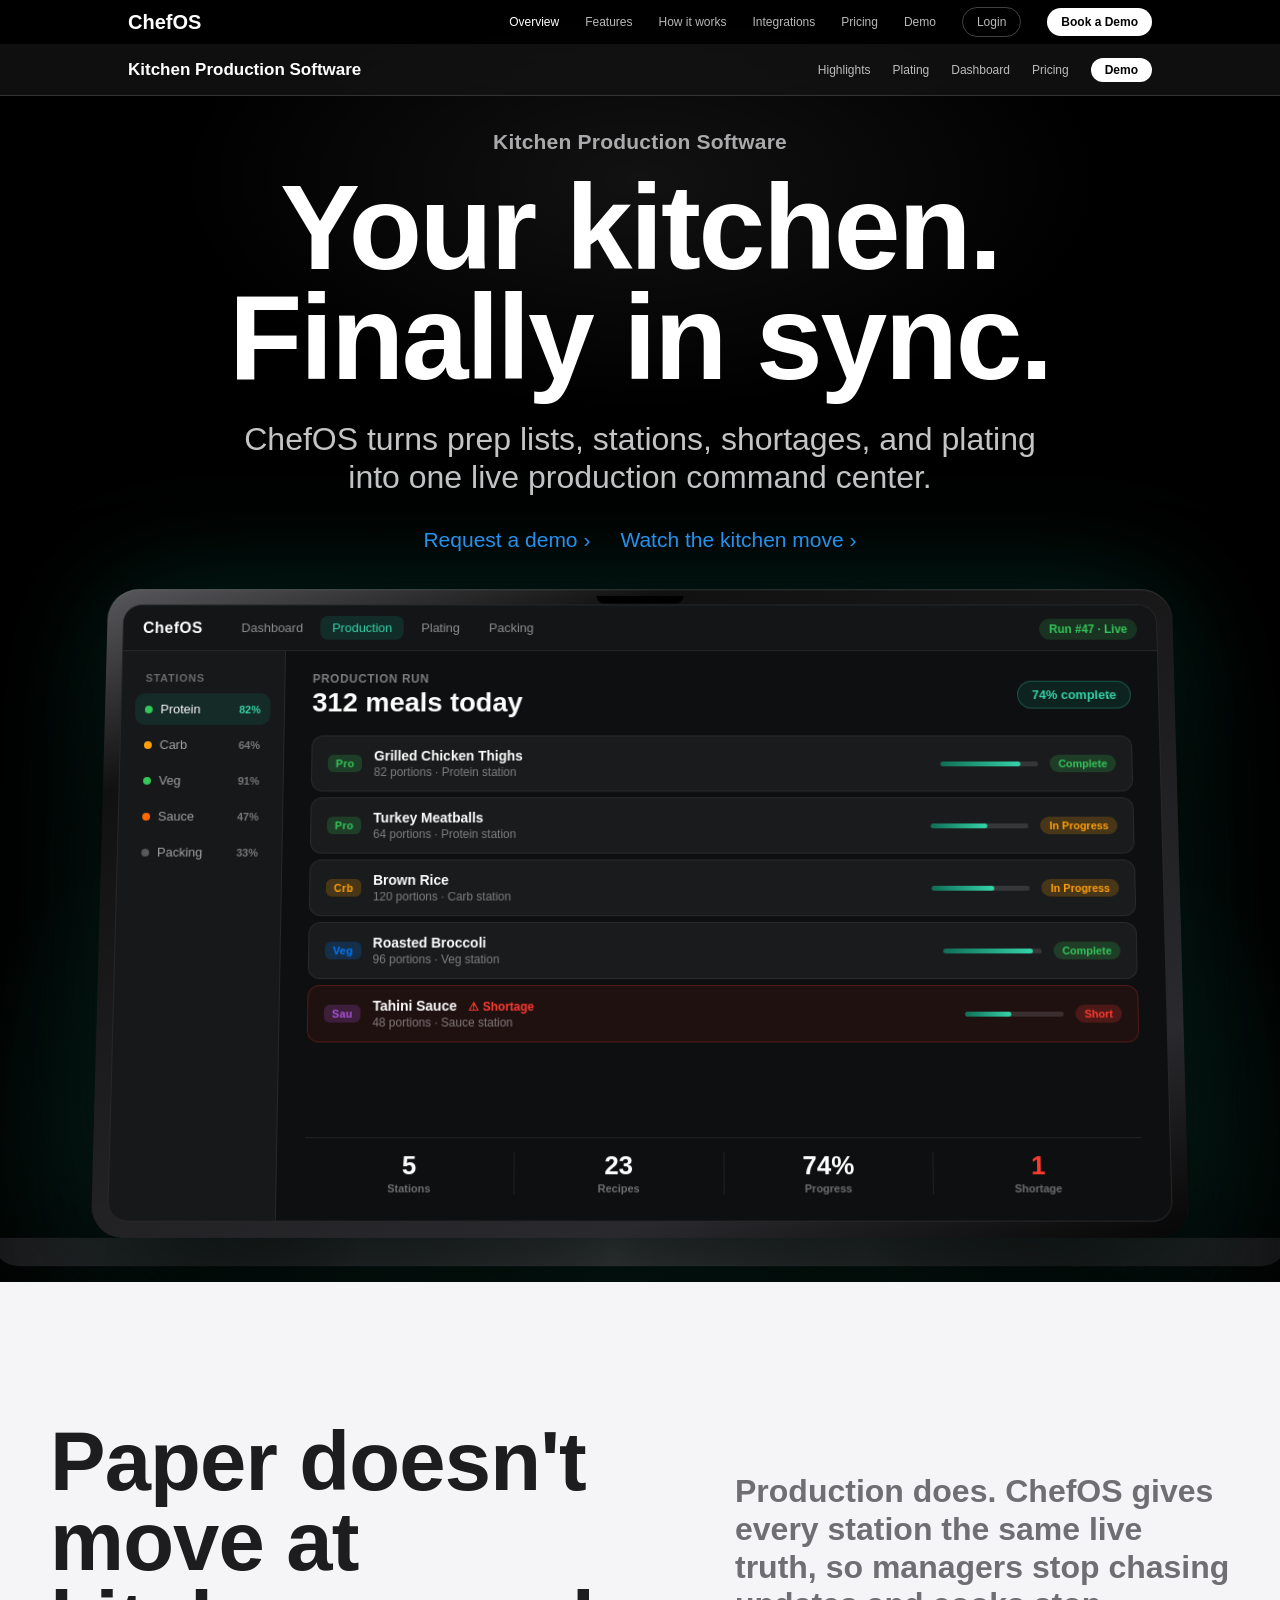
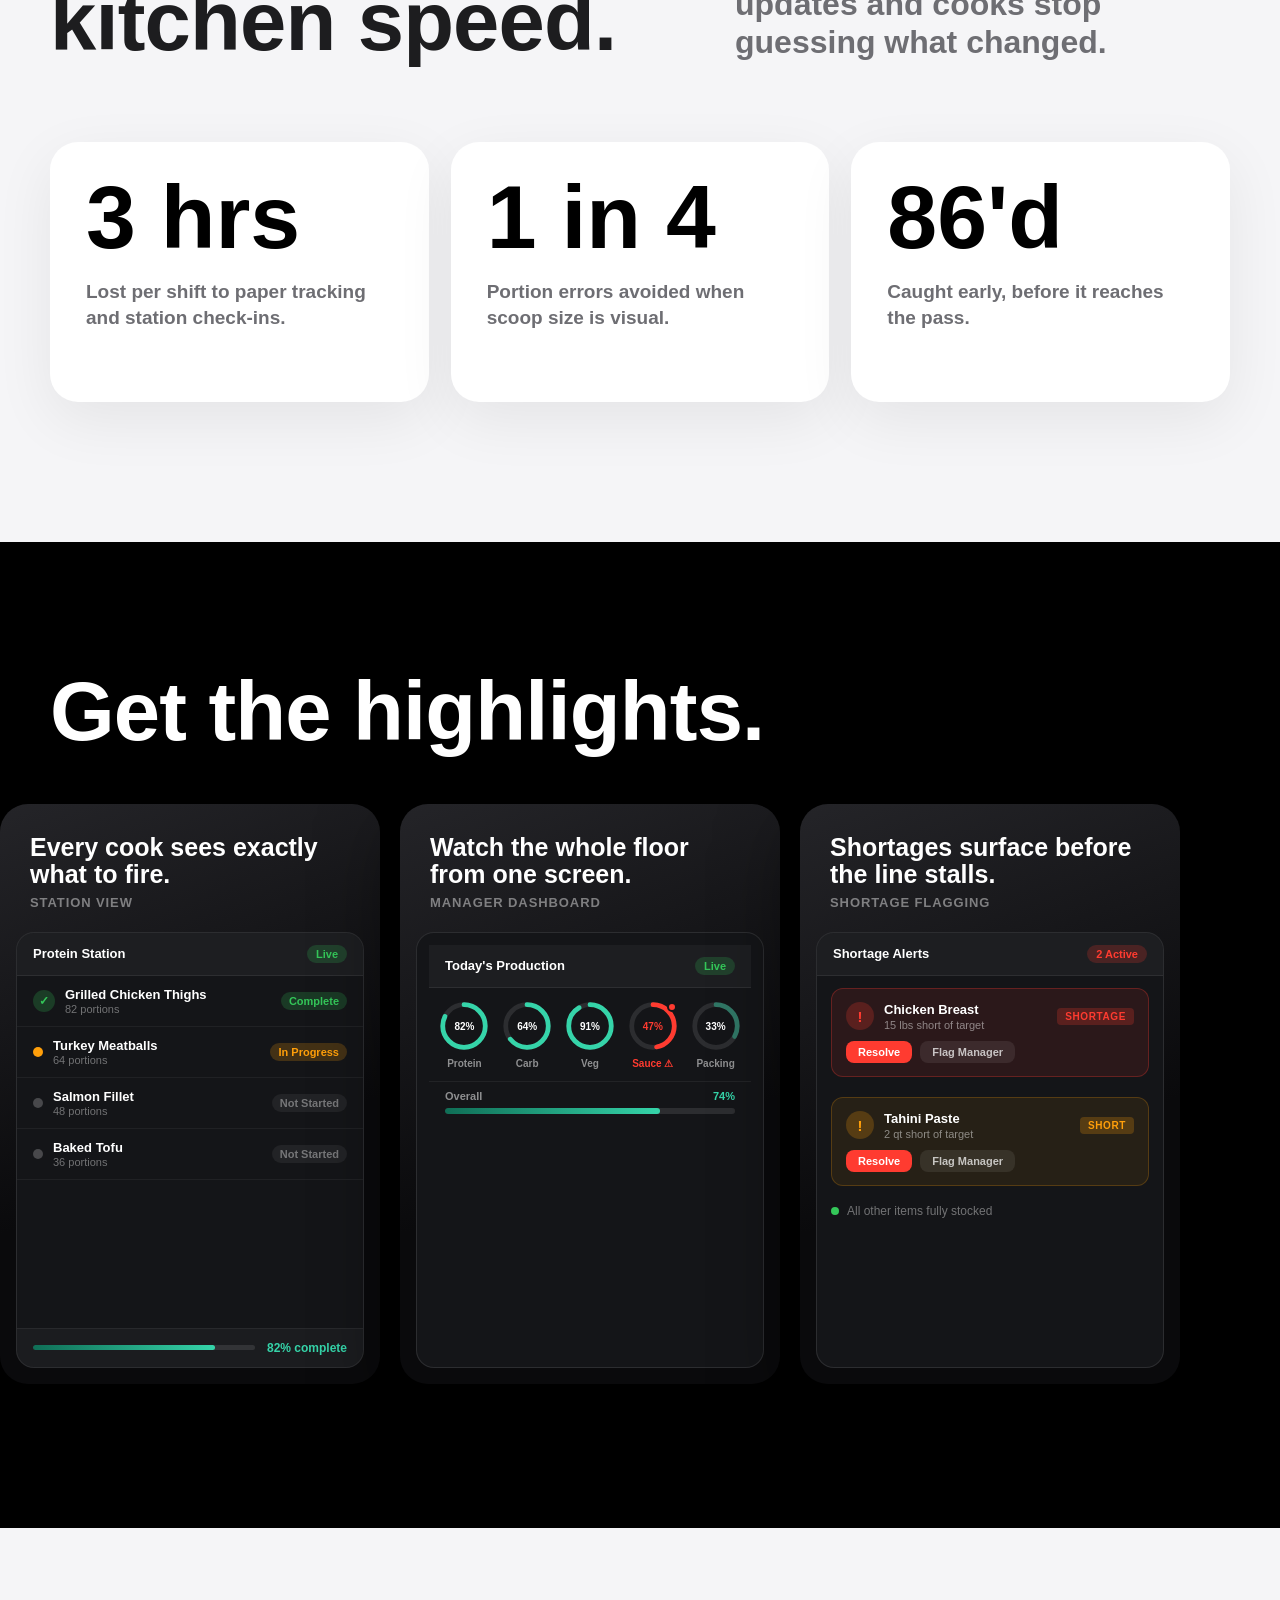
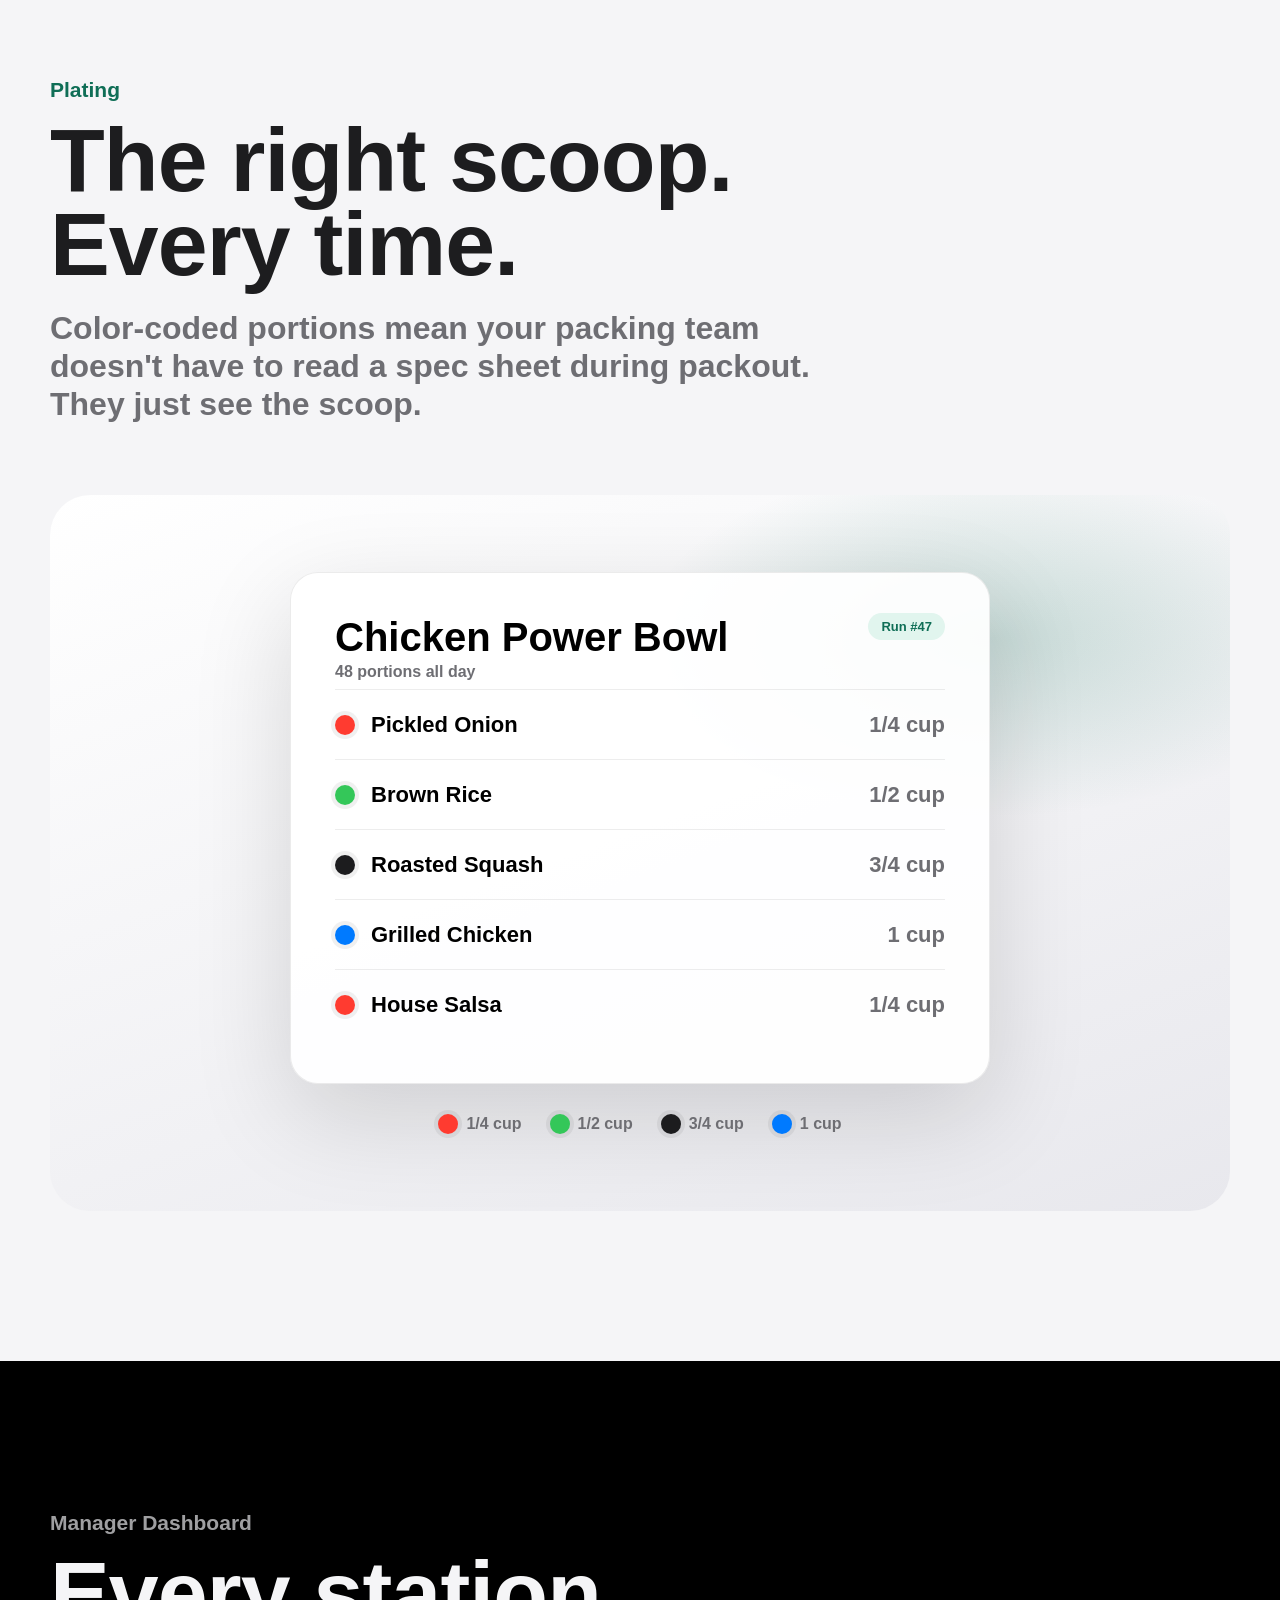
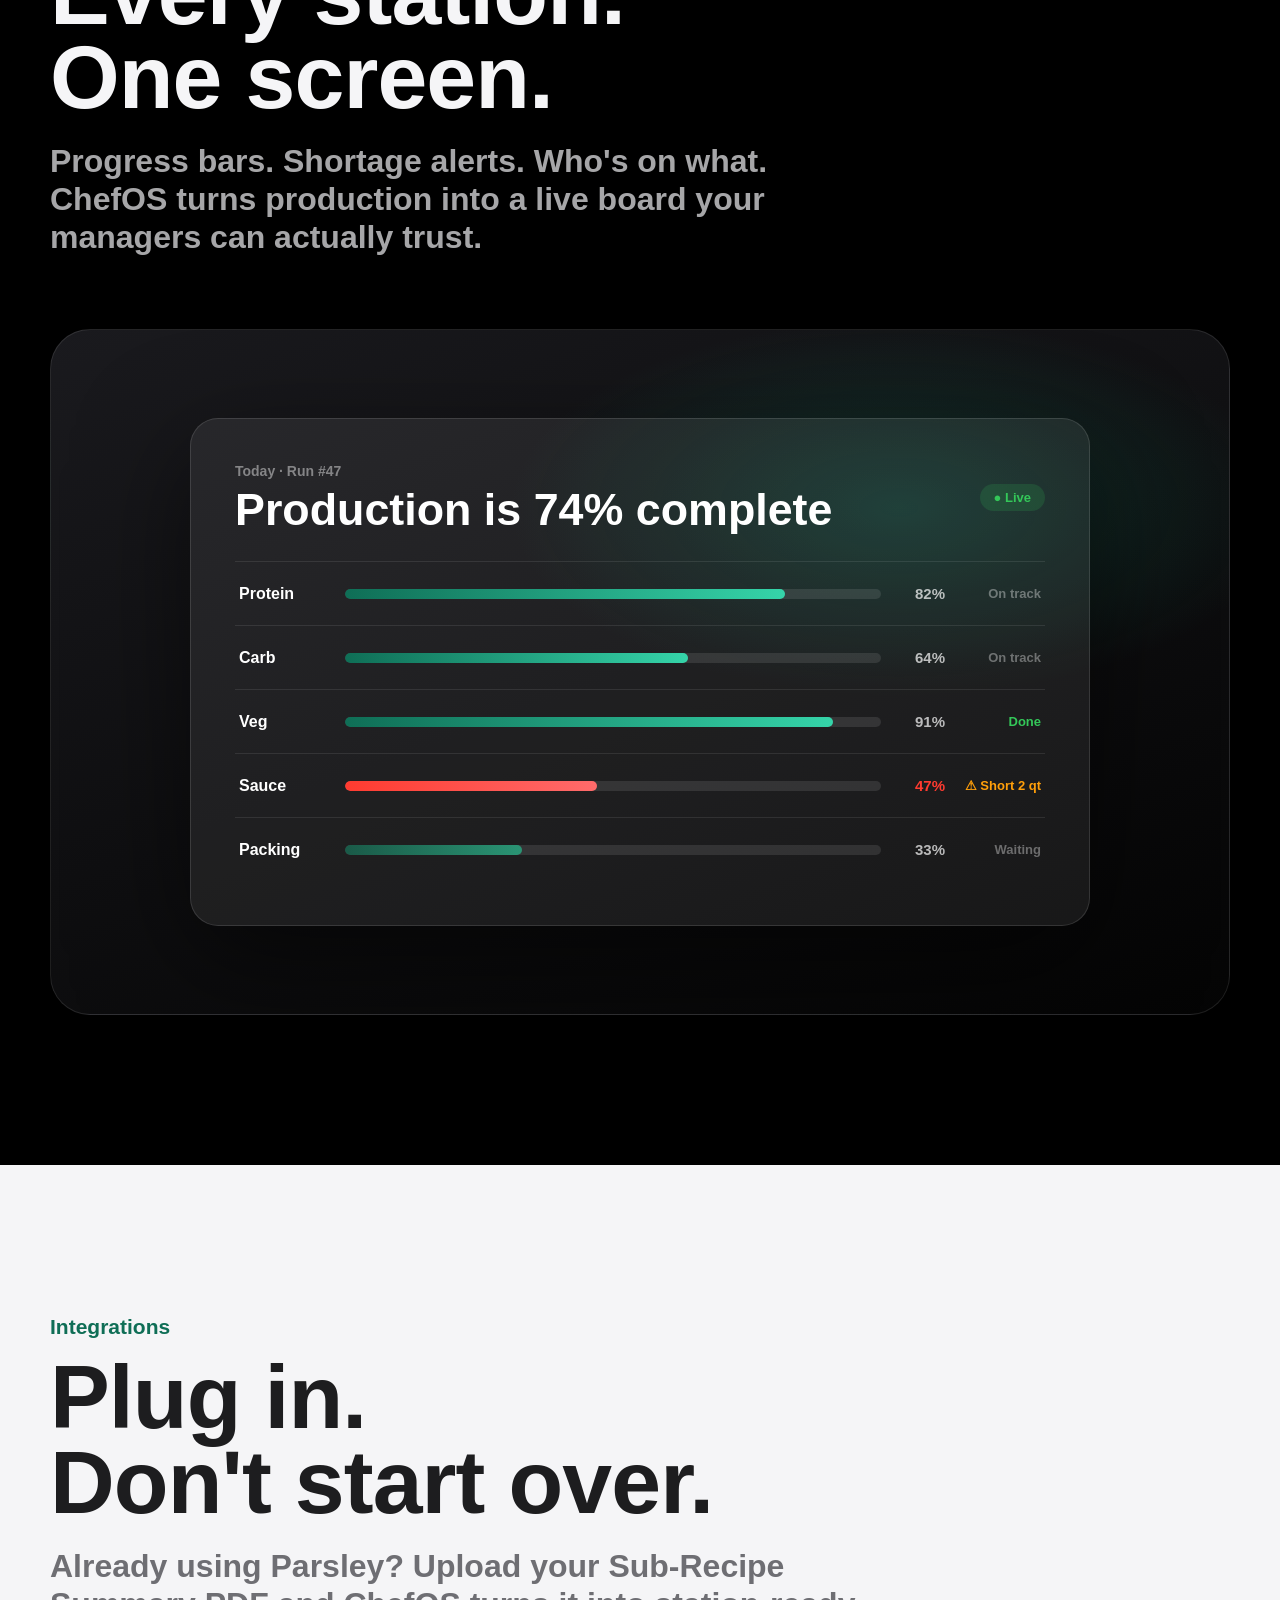
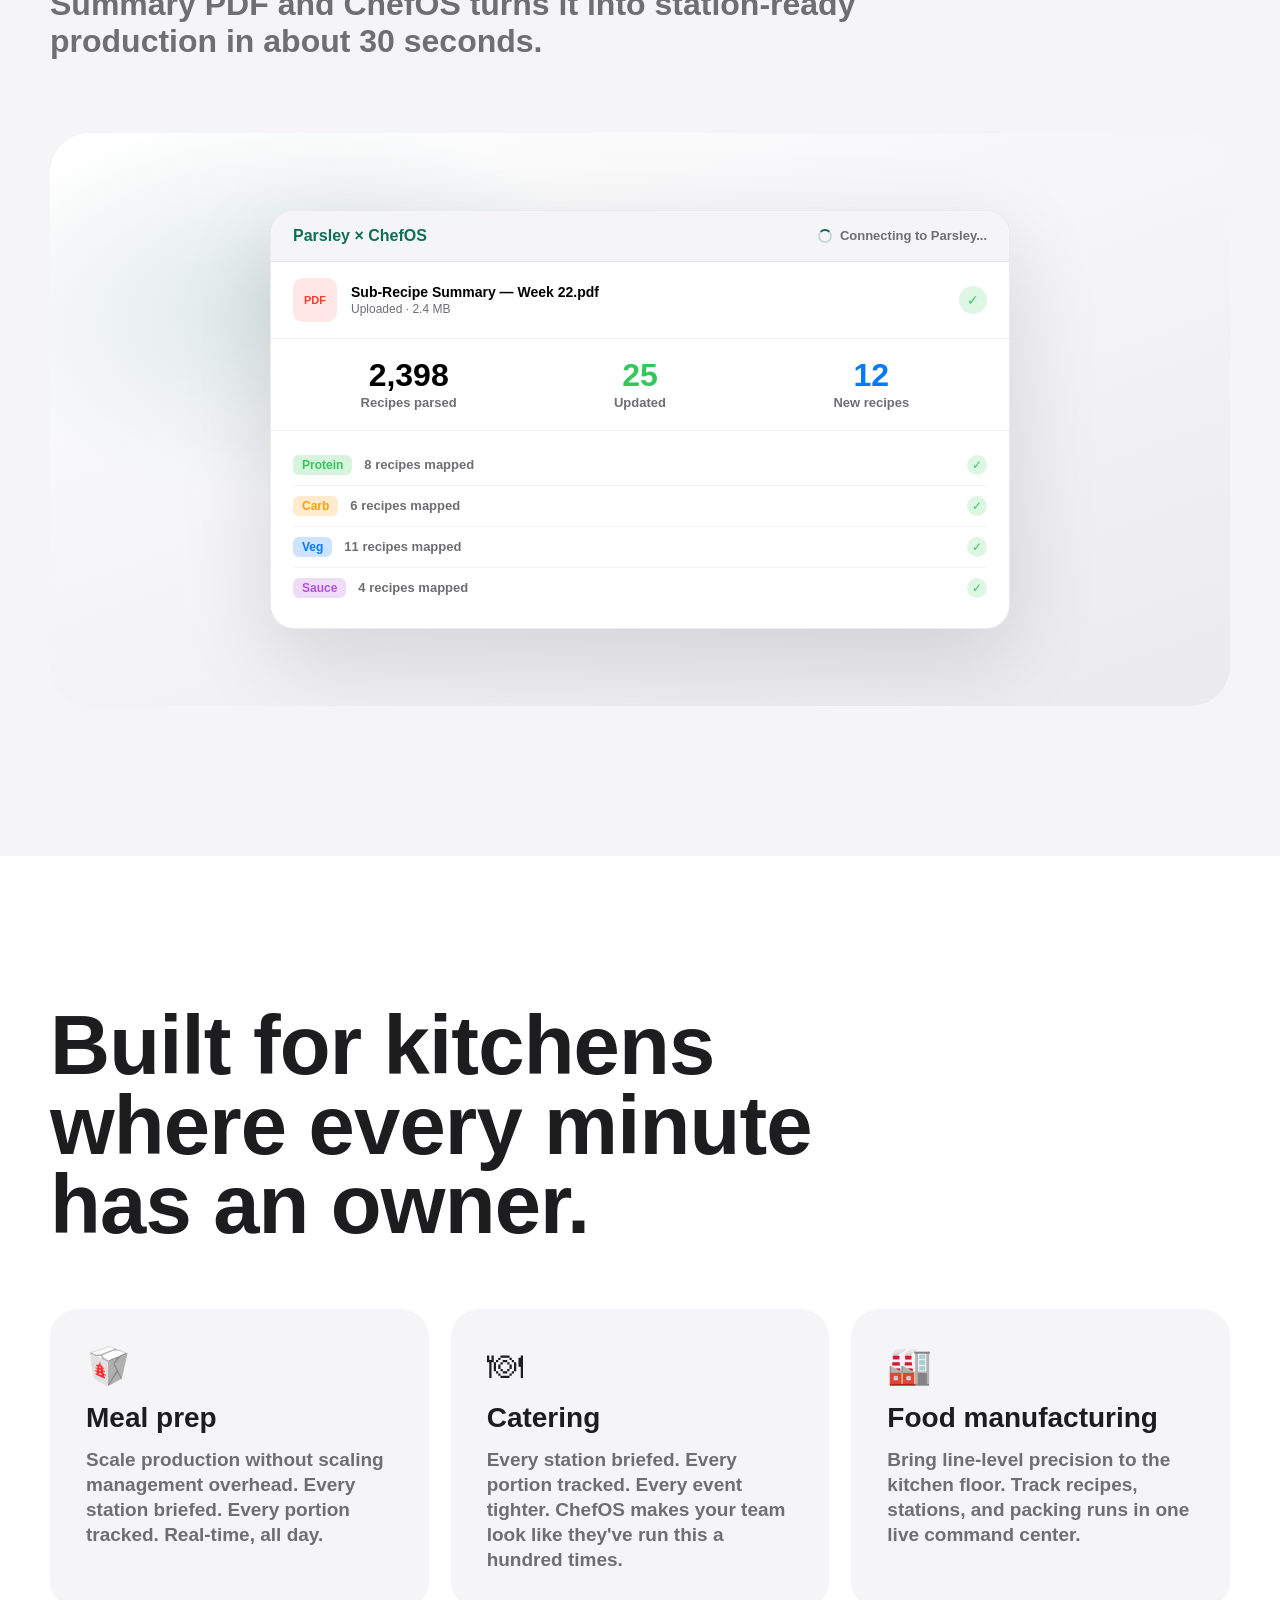
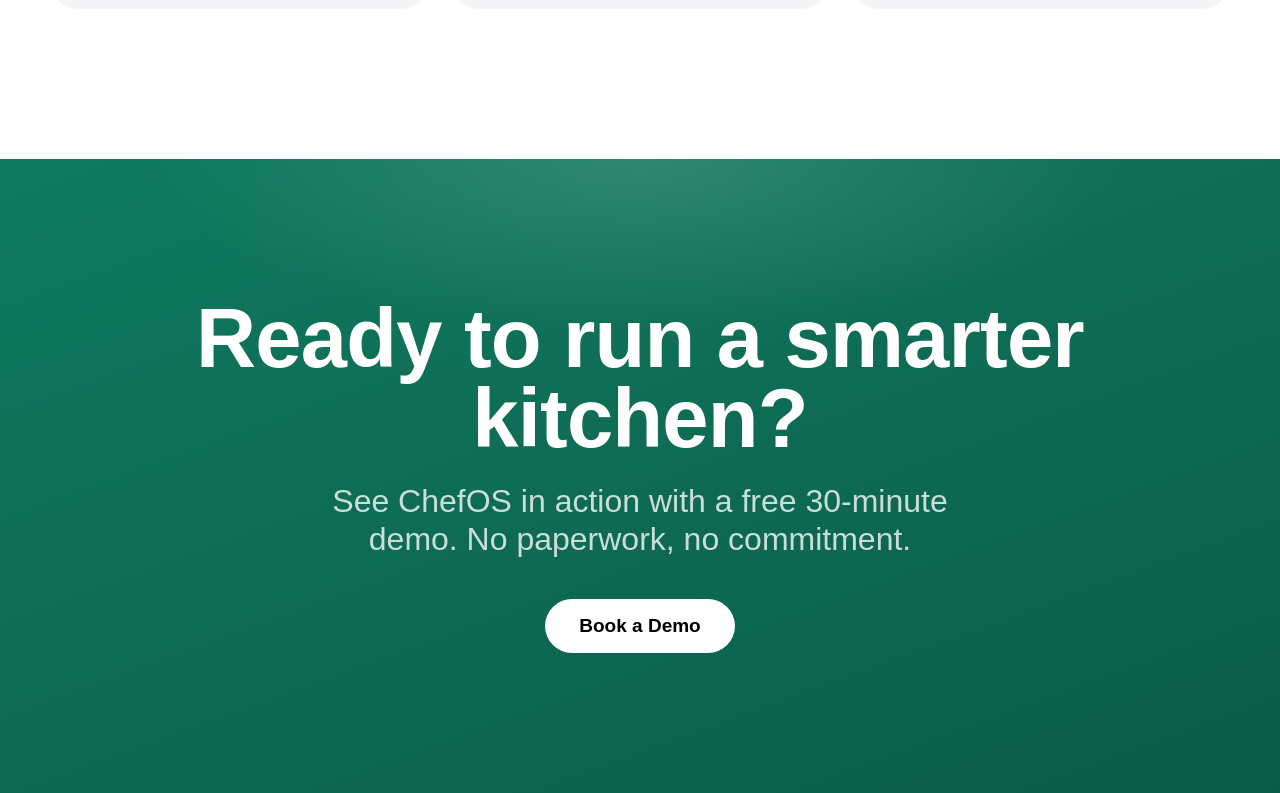
==== commit 47089b4a: "Add Login button to nav on all pages Links to app.getchef.co/login. Styled as a subtle bordered pill" ====
--- a/index.html
+++ b/index.html
@@ -24,6 +24,7 @@
         <a href="integrations.html">Integrations</a>
         <a href="pricing.html">Pricing</a>
         <a href="demo.html">Demo</a>
+        <a class="nav-login" href="https://app.getchef.co/login">Login</a>
         <a class="nav-cta" href="contact.html">Book a Demo</a>
       </div>
     </div>
--- a/styles.css
+++ b/styles.css
@@ -88,6 +88,19 @@
   background: #fff;
   border-radius: 999px;
   font-weight: 600;
+}
+
+.nav-login {
+  padding: 7px 14px;
+  color: rgba(255,255,255,0.72) !important;
+  border: 1px solid rgba(255,255,255,0.25);
+  border-radius: 999px;
+  font-weight: 500;
+  transition: color 0.2s, border-color 0.2s;
+}
+.nav-login:hover {
+  color: #fff !important;
+  border-color: rgba(255,255,255,0.6);
 }
 
 .nav-toggle {
@@ -1985,31 +1998,307 @@
 
 
 /* ============================================================
-   RESPONSIVE — 560px
+   RESPONSIVE — 768px  (tablet)
+   ============================================================ */
+@media (max-width: 768px) {
+  /* --- Nav --- */
+  .product-title { font-size: 14px; }
+
+  /* --- Sub-page inner hero (features, pricing, contact, etc.) --- */
+  .inner-hero { padding: 110px 0 72px !important; }
+  .inner-hero h1 { font-size: clamp(38px, 8vw, 64px) !important; }
+  .inner-hero .hero-sub { font-size: clamp(17px, 3vw, 22px) !important; }
+
+  /* --- Contact page 2-col → 1-col --- */
+  .contact-hero { padding: 110px 0 72px !important; }
+  .contact-hero-layout { grid-template-columns: 1fr !important; gap: 40px !important; }
+  .contact-h1 { font-size: clamp(34px, 7vw, 56px) !important; }
+
+  /* --- Pricing / FAQ inline-style sections --- */
+  .plans-section { padding: 80px 0 !important; }
+  .faq-section { padding: 80px 0 !important; }
+  .final-cta-section { padding: 80px 0 !important; }
+  .features-section { padding: 80px 0 !important; }
+
+  /* --- Pricing / FAQ inline-style grids --- */
+  .plans-grid { grid-template-columns: 1fr !important; max-width: 560px; margin-left: auto; margin-right: auto; }
+  .plan-card-popular { transform: none !important; }
+  .faq-cols { grid-template-columns: 1fr !important; }
+  .feature-card-grid { grid-template-columns: repeat(2, 1fr) !important; }
+
+  /* --- Hero --- */
+  .apple-hero {
+    padding-top: 100px;
+    padding-bottom: 0;
+    min-height: auto;
+  }
+  .apple-hero h1 {
+    font-size: clamp(38px, 9vw, 60px);
+    line-height: 1;
+  }
+  .hero-sub {
+    font-size: clamp(18px, 3.5vw, 22px);
+    margin-top: 20px;
+  }
+  .apple-product-kicker { font-size: 17px; }
+  .apple-hero-actions {
+    font-size: 18px;
+    gap: 20px;
+    margin-top: 24px;
+  }
+
+  /* --- Device mockup: scale it down to prevent overflow --- */
+  .product-stage {
+    width: 100%;
+    overflow: hidden;
+    margin-top: 36px;
+  }
+  .kps-device {
+    width: min(700px, 94vw);
+    transform: none;
+  }
+  .device-bezel { padding: 12px; border-radius: 24px; }
+  .screen-ui { border-radius: 16px; }
+  .screen-main { padding: 16px 18px; }
+  .screen-main-header { flex-direction: column; align-items: flex-start; gap: 6px; }
+  .screen-main-title { font-size: 18px; }
+  .screen-main-pct { font-size: 12px; }
+  .recipe-name { font-size: 13px; }
+  .recipe-qty { font-size: 11px; }
+  .recipe-progress-bar { width: 72px; }
+  .device-base { display: none; }
+
+  /* --- Stats section --- */
+  .apple-intro { padding: 80px 0; }
+  .apple-copy-grid h2 { font-size: clamp(36px, 7vw, 56px); }
+  .apple-copy-grid p { font-size: clamp(18px, 3vw, 22px); }
+  .apple-stat-row { grid-template-columns: 1fr; gap: 16px; margin-top: 48px; }
+  .apple-stat-row article { min-height: auto; padding: 28px; }
+  .apple-stat-row strong { font-size: clamp(48px, 10vw, 72px); }
+  .apple-stat-row span { font-size: 17px; margin-top: 14px; }
+
+  /* --- Highlights strip --- */
+  .apple-highlights { padding: 80px 0 80px; }
+  .apple-highlights h2 { font-size: clamp(34px, 7vw, 56px); }
+  .apple-highlight-strip {
+    grid-auto-columns: minmax(280px, 80vw);
+    padding: 36px max(16px, calc((100vw - 1180px) / 2)) 20px;
+    gap: 14px;
+  }
+  .apple-highlight-strip > article { min-height: 500px; }
+
+  /* --- Feature sections --- */
+  .apple-feature { padding: 80px 0; }
+  .feature-lockup h2 { font-size: clamp(36px, 7vw, 60px); }
+  .feature-lockup span { font-size: clamp(18px, 3vw, 24px); margin-top: 18px; }
+  .eyebrow-teal, .eyebrow-light { font-size: 17px; }
+
+  .cinema-card { margin-top: 44px; border-radius: 28px; }
+  .plating-cinema { min-height: auto; padding: clamp(24px, 5vw, 48px); }
+  .plating-card-xl { padding: 24px; }
+  .plating-card-meal { font-size: clamp(22px, 4vw, 32px); }
+  .plate-row-xl { font-size: clamp(15px, 2.5vw, 19px); min-height: 58px; }
+
+  .dashboard-cinema { margin-top: 44px; border-radius: 28px; padding: clamp(24px, 5vw, 52px); }
+  .dashboard-panel { padding: clamp(20px, 4vw, 36px); }
+  .dp-title { font-size: clamp(20px, 4vw, 32px); }
+  .dp-meta { display: none; }
+  .dp-station { width: 72px; font-size: 14px; }
+
+  .parsley-cinema { margin-top: 44px; border-radius: 28px; padding: clamp(24px, 5vw, 52px); }
+
+  /* --- Operator grid: 2 col on tablet, 1 col at 560 --- */
+  .operator-section { padding: 80px 0; }
+  .operator-grid { grid-template-columns: repeat(2, 1fr); gap: 16px; margin-top: 44px; }
+  .operator-grid article { padding: 28px; min-height: auto; }
+  .operator-grid h3 { font-size: 22px; }
+  .operator-grid p { font-size: 17px; }
+  .operator-section h2 { font-size: clamp(34px, 6.5vw, 60px); }
+
+  /* --- Final CTA --- */
+  .apple-final-cta { padding: 80px 0; }
+  .apple-final-cta h2 { font-size: clamp(34px, 6.5vw, 60px); }
+  .apple-final-cta p { font-size: clamp(18px, 3vw, 24px); margin-bottom: 32px; }
+  .button-cta { padding: 14px 28px; font-size: 17px; }
+
+  /* --- Other-page utilities --- */
+  .section { padding: 80px 0; }
+  .page-hero { padding: 120px 0 72px; }
+  .stats-grid { grid-template-columns: repeat(2, 1fr); }
+  .logo-grid { grid-template-columns: repeat(3, 1fr); }
+  .quote-grid { grid-template-columns: 1fr; }
+  .feature-detail-grid { grid-template-columns: 1fr; }
+  .integration-grid { grid-template-columns: repeat(2, 1fr); }
+  .pricing-grid { grid-template-columns: 1fr; }
+  .faq-grid { grid-template-columns: 1fr; }
+  .audience-row { gap: 40px; padding: 60px 0; }
+  .subhead { font-size: clamp(19px, 3vw, 26px); }
+  .body-copy { font-size: 18px; }
+}
+
+
+/* ============================================================
+   RESPONSIVE — 560px  (phone)
    ============================================================ */
 @media (max-width: 560px) {
+  /* --- Layout containers --- */
   .nav-inner,.container,.narrow { width: calc(100% - 28px); }
   .product-nav-inner,.apple-hero-copy { width: calc(100% - 28px); }
 
-  .apple-hero h1 { font-size: 50px; }
-  .apple-hero-actions { font-size: 18px; gap: 16px; }
-  .product-stage { width: 120vw; margin-top: 32px; }
-  .device-bezel { padding: 10px; border-radius: 22px; }
-  .screen-ui { border-radius: 15px; }
-  .screen-main { padding: 16px; }
-  .screen-main-header { flex-direction: column; align-items: flex-start; gap: 8px; }
-
-  .apple-highlight-strip { grid-auto-columns: minmax(300px, 84vw); }
-  .apple-highlight-strip > article { min-height: 520px; }
-
+  /* --- Nav --- */
+  .product-title { font-size: 13px; max-width: 50vw; white-space: nowrap; overflow: hidden; text-overflow: ellipsis; }
+
+  /* --- Hero --- */
+  .apple-hero { padding-top: 96px; }
+  .apple-hero h1 { font-size: clamp(34px, 10vw, 48px); line-height: 1.02; }
+  .apple-product-kicker { font-size: 15px; margin-bottom: 12px; }
+  .hero-sub { font-size: clamp(16px, 4.5vw, 20px); margin-top: 16px; }
+  .apple-hero-actions {
+    flex-direction: column;
+    align-items: center;
+    font-size: 17px;
+    gap: 12px;
+    margin-top: 20px;
+  }
+
+  /* --- Device mockup --- */
+  .product-stage {
+    width: 100%;
+    overflow: hidden;
+    margin-top: 28px;
+  }
+  .kps-device {
+    width: calc(100vw - 20px);
+    transform: none;
+  }
+  .device-bezel { padding: 8px; border-radius: 18px; }
+  .screen-ui { border-radius: 12px; }
+  .app-topbar { padding: 0 12px; height: 40px; gap: 0; }
+  .app-logo { font-size: 13px; margin-right: 10px; }
+  .app-nav-item { padding: 4px 8px; font-size: 11px; }
+  .app-run-badge { font-size: 10px; padding: 3px 7px; }
+  .screen-main { padding: 12px 14px; }
+  .screen-main-header { flex-direction: column; align-items: flex-start; gap: 6px; }
+  .screen-main-title { font-size: 16px; }
+  .screen-main-label { font-size: 10px; }
+  .screen-main-pct { font-size: 11px; padding: 4px 10px; }
+  .recipe-row { padding: 9px 12px; gap: 10px; }
+  .recipe-station-tag { font-size: 10px; padding: 2px 6px; }
+  .recipe-name { font-size: 12px; }
+  .recipe-qty { font-size: 10px; }
+  .recipe-progress-bar { width: 56px; height: 4px; }
+  .recipe-status { font-size: 10px; padding: 2px 7px; }
+  .screen-stat-value { font-size: 16px; }
+  .screen-stat-label { font-size: 10px; }
+  .device-base { display: none; }
+
+  /* --- Highlights --- */
+  .apple-highlights { padding: 64px 0 64px; }
+  .apple-highlights h2 { font-size: clamp(30px, 9vw, 44px); }
+  .apple-highlight-strip {
+    grid-auto-columns: minmax(280px, 88vw);
+    padding: 28px 14px 16px;
+    gap: 12px;
+  }
+  .apple-highlight-strip > article { min-height: 480px; }
+
+  /* --- Stats --- */
+  .apple-intro { padding: 64px 0; }
+  .apple-copy-grid h2 { font-size: clamp(30px, 9vw, 44px); }
+  .apple-copy-grid p { font-size: 17px; }
+  .apple-stat-row { margin-top: 36px; gap: 14px; }
+  .apple-stat-row article { padding: 24px; }
+  .apple-stat-row strong { font-size: clamp(44px, 12vw, 64px); }
+  .apple-stat-row span { font-size: 15px; margin-top: 10px; }
+
+  /* --- Feature sections --- */
+  .apple-feature { padding: 64px 0; }
+  .feature-lockup h2 { font-size: clamp(30px, 9vw, 44px); line-height: 1.02; }
+  .feature-lockup span { font-size: 17px; margin-top: 14px; }
+  .eyebrow-teal, .eyebrow-light { font-size: 15px; }
+
+  .plating-cinema,.dashboard-cinema,.parsley-cinema { border-radius: 22px; }
+  .plating-card-xl { padding: 18px; }
+  .plating-title-row { flex-direction: column; gap: 10px; }
+  .plating-card-meal { font-size: clamp(20px, 6vw, 28px); }
+  .plating-legend-row { gap: 16px; margin-top: 20px; }
+  .legend-item { font-size: 14px; }
+  .plate-row-xl { min-height: 52px; font-size: 15px; gap: 12px; }
+
+  .dashboard-cinema { padding: clamp(16px, 4vw, 28px); }
+  .dashboard-panel { padding: 18px; border-radius: 20px; }
+  .dp-header { flex-direction: column; align-items: flex-start; gap: 10px; margin-bottom: 18px; }
+  .dp-title { font-size: clamp(17px, 5vw, 24px); }
+  .dp-meta { display: none; }
+  .dp-station { width: 58px; font-size: 13px; }
+
+  .parsley-cinema { padding: clamp(16px, 4vw, 28px); }
+  .parsley-count-row { grid-template-columns: repeat(3, 1fr); gap: 0; }
+  .pc-value { font-size: 22px; }
+  .pc-label { font-size: 11px; }
+
+  /* --- Operator grid --- */
+  .operator-section { padding: 64px 0; }
+  .operator-grid { grid-template-columns: 1fr; gap: 14px; margin-top: 36px; }
+  .operator-grid article { padding: 24px; }
+  .operator-grid h3 { font-size: 20px; }
+  .operator-grid p { font-size: 16px; }
+  .operator-section h2 { font-size: clamp(28px, 9vw, 42px); }
+
+  /* --- Final CTA --- */
+  .apple-final-cta { padding: 64px 0; }
+  .apple-final-cta h2 { font-size: clamp(28px, 9vw, 42px); }
+  .apple-final-cta p { font-size: 17px; margin: 18px auto 28px; }
+  .button-cta {
+    display: block;
+    width: 100%;
+    max-width: 320px;
+    margin-left: auto;
+    margin-right: auto;
+    padding: 15px 20px;
+    font-size: 17px;
+  }
+
+  /* --- Ring grid --- */
   .ring-grid { grid-template-columns: repeat(3, 1fr); }
 
-  .plating-cinema,.dashboard-cinema,.parsley-cinema { border-radius: 28px; }
-  .plating-card-xl { padding: 22px; }
-
-  .parsley-count-row { grid-template-columns: repeat(3, 1fr); gap: 0; }
-  .pc-value { font-size: 24px; }
-
-  .dp-meta { display: none; }
-  .dp-station { width: 64px; font-size: 13px; }
-}
+  /* --- Other page utilities --- */
+  .section { padding: 64px 0; }
+  .page-hero { padding: 100px 0 56px; }
+  .stats-grid { grid-template-columns: 1fr; }
+  .logo-grid { grid-template-columns: repeat(2, 1fr); }
+  .pricing-grid,.faq-grid,.integration-grid,.feature-detail-grid { grid-template-columns: 1fr; }
+  .audience-row { grid-template-columns: 1fr; gap: 28px; padding: 44px 0; }
+  .progress-track { width: 52vw; }
+  .subhead { font-size: clamp(17px, 4.5vw, 22px); }
+  .body-copy { font-size: 17px; }
+  .headline-xl { font-size: clamp(36px, 10vw, 56px); }
+  .headline-lg { font-size: clamp(32px, 9vw, 48px); }
+  .headline-md { font-size: clamp(26px, 7vw, 38px); }
+
+  /* --- Sub-page inner hero (features, pricing, contact, etc.) --- */
+  .inner-hero { padding: 88px 0 48px !important; }
+  .inner-hero h1 { font-size: clamp(32px, 10vw, 52px) !important; }
+  .inner-hero .hero-sub { font-size: clamp(16px, 4.5vw, 20px) !important; }
+
+  /* --- Contact page --- */
+  .contact-hero { padding: 88px 0 48px !important; }
+  .contact-hero-layout { grid-template-columns: 1fr !important; gap: 28px !important; }
+  .contact-h1 { font-size: clamp(28px, 9vw, 44px) !important; }
+  .contact-sub { font-size: 16px !important; }
+  .contact-form-card { padding: 24px !important; }
+
+  /* --- Pricing / FAQ inline-style sections --- */
+  .plans-section { padding: 56px 0 !important; }
+  .faq-section { padding: 56px 0 !important; }
+  .final-cta-section { padding: 64px 0 !important; }
+  .features-section { padding: 56px 0 !important; }
+
+  /* --- Pricing / FAQ inline-style grids --- */
+  .plans-grid { grid-template-columns: 1fr !important; }
+  .plan-card-popular { transform: none !important; }
+  .faq-cols { grid-template-columns: 1fr !important; }
+  .feature-card-grid { grid-template-columns: 1fr !important; }
+  .plan-card { min-height: auto !important; padding: 28px 24px 24px !important; }
+  .faq-card { padding: 22px !important; }
+}
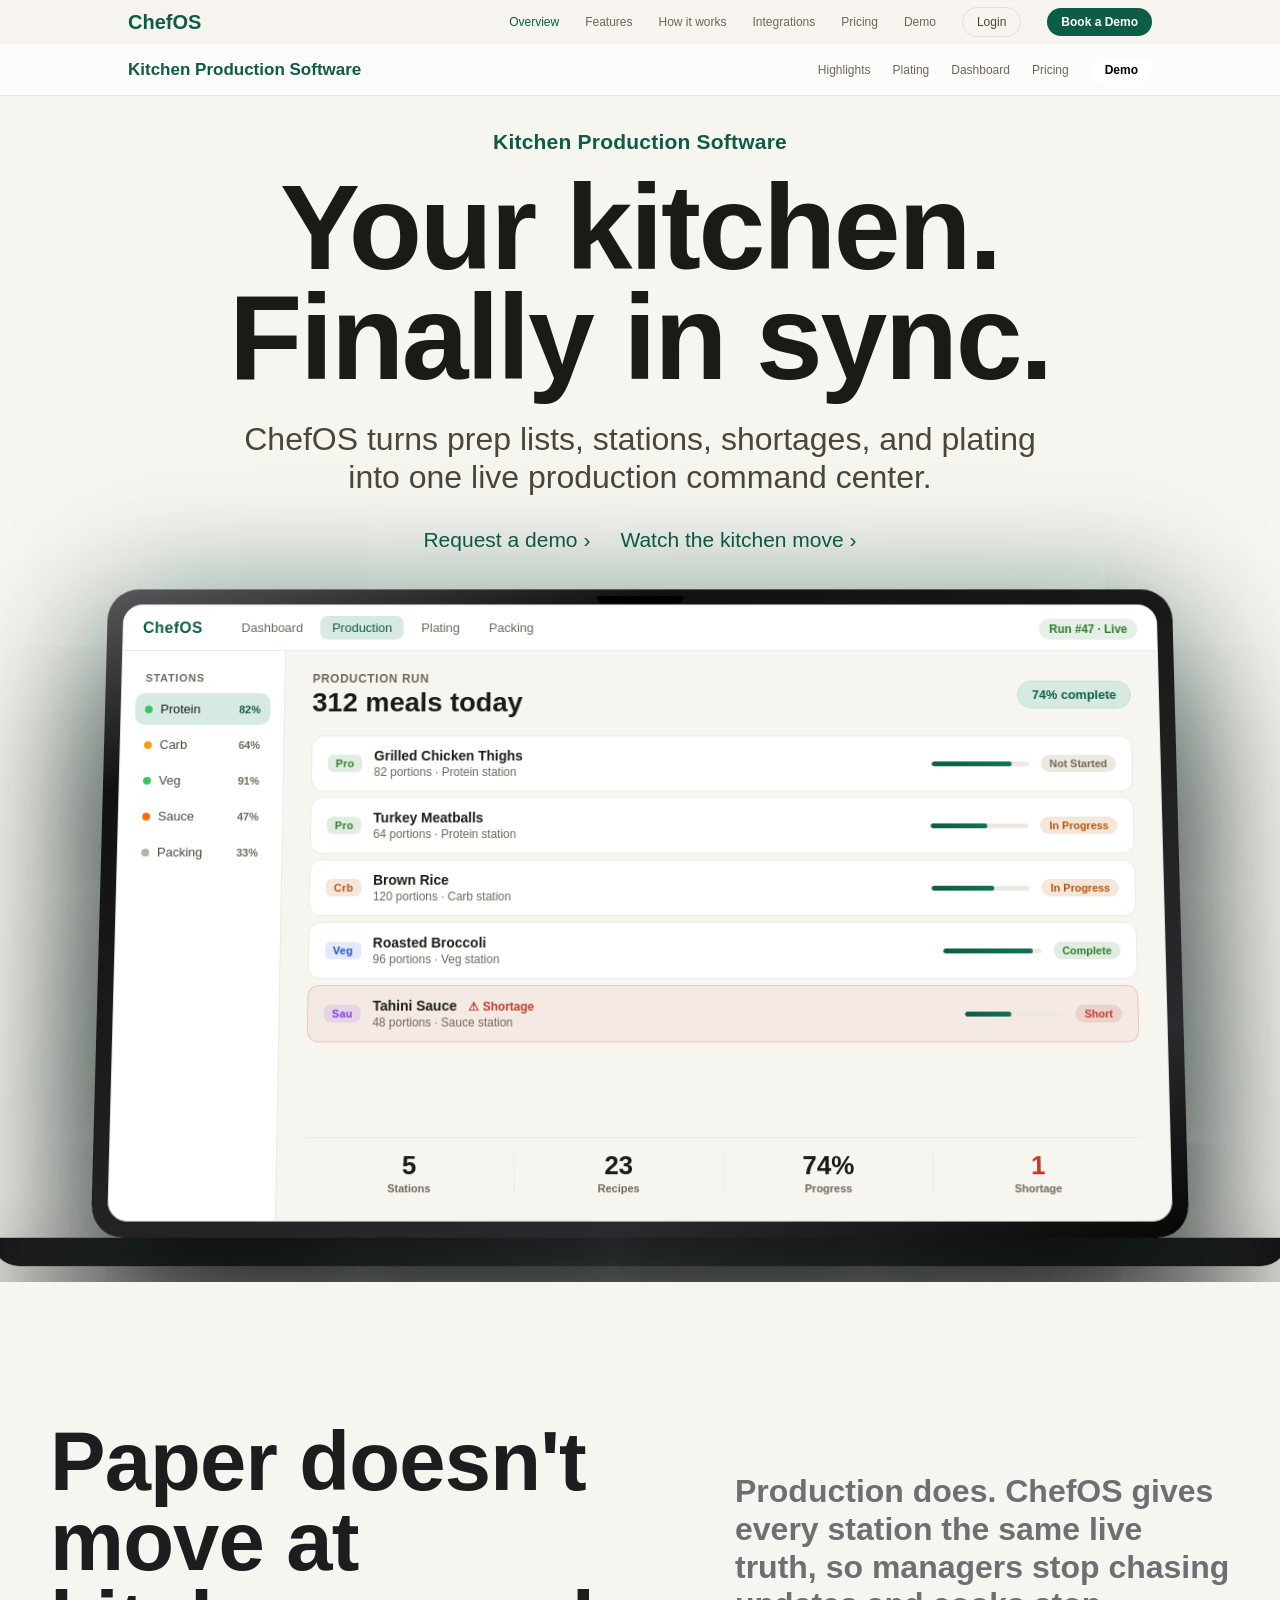
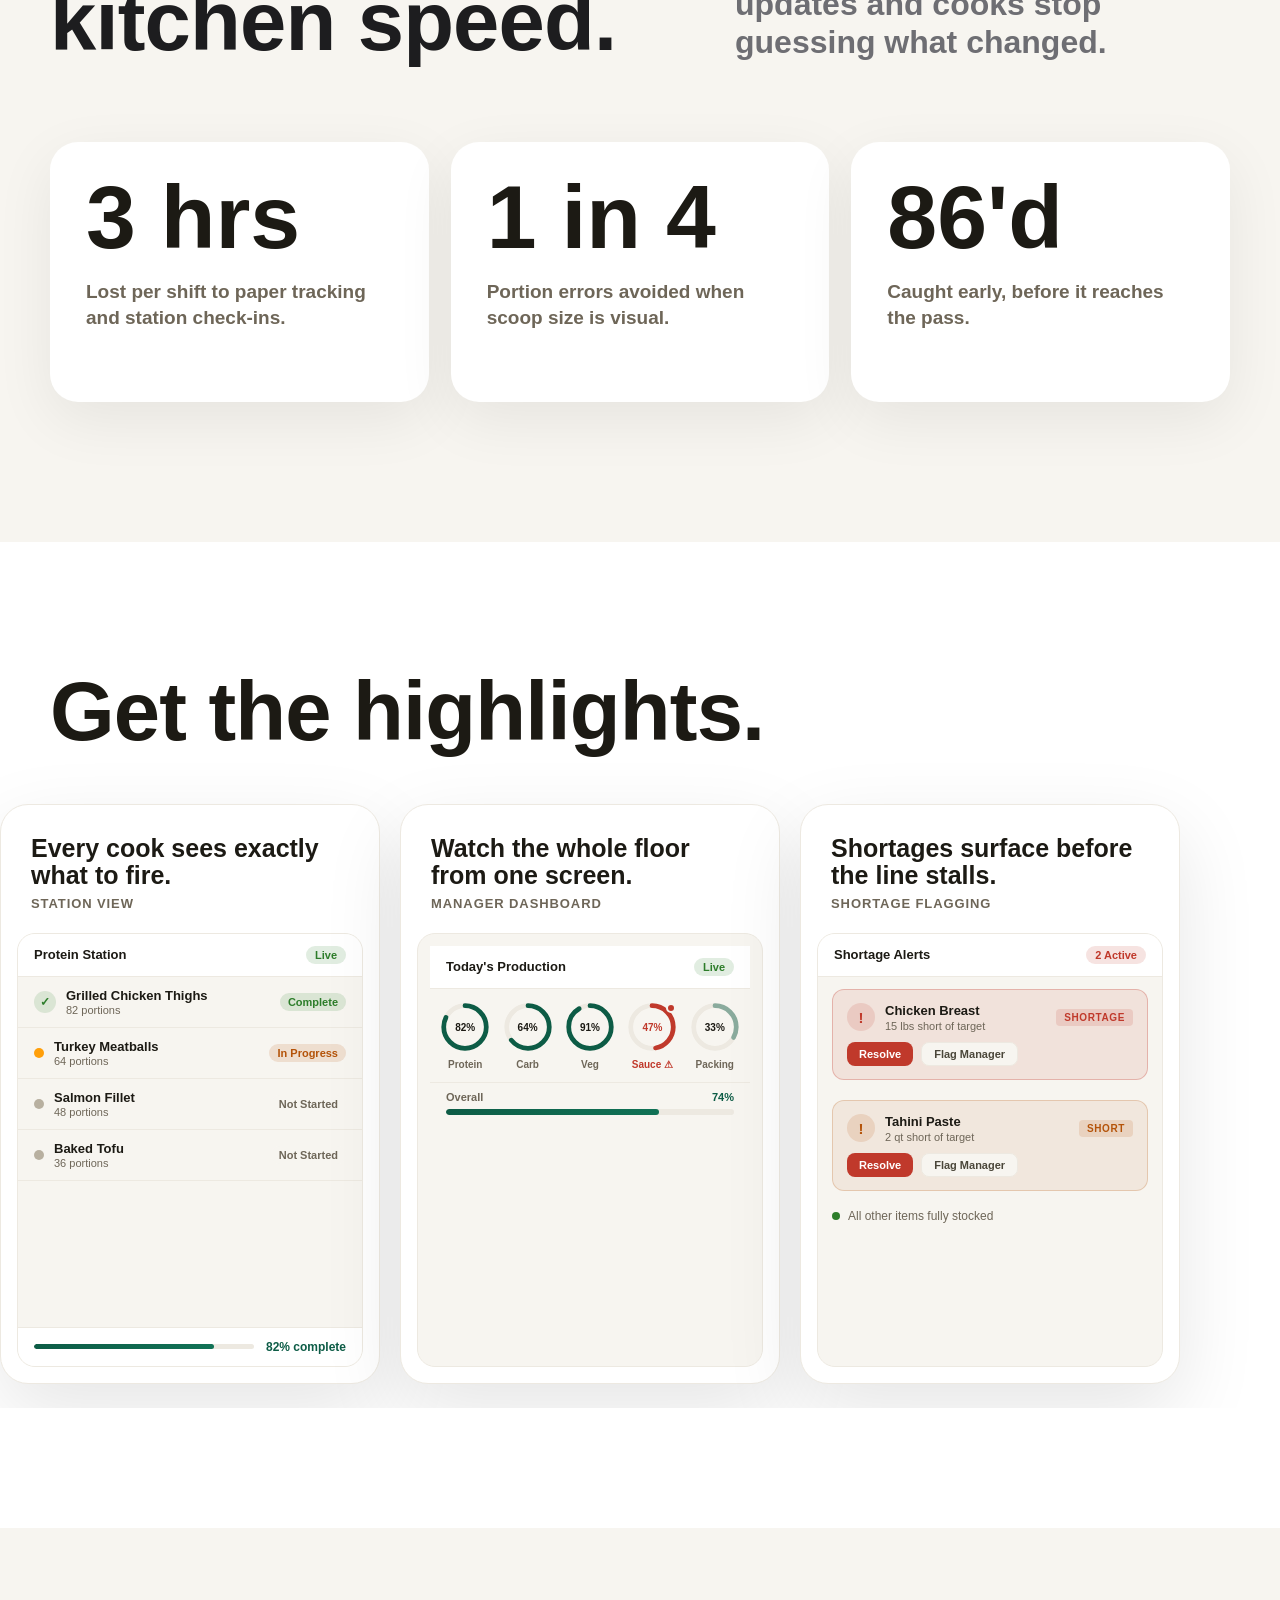
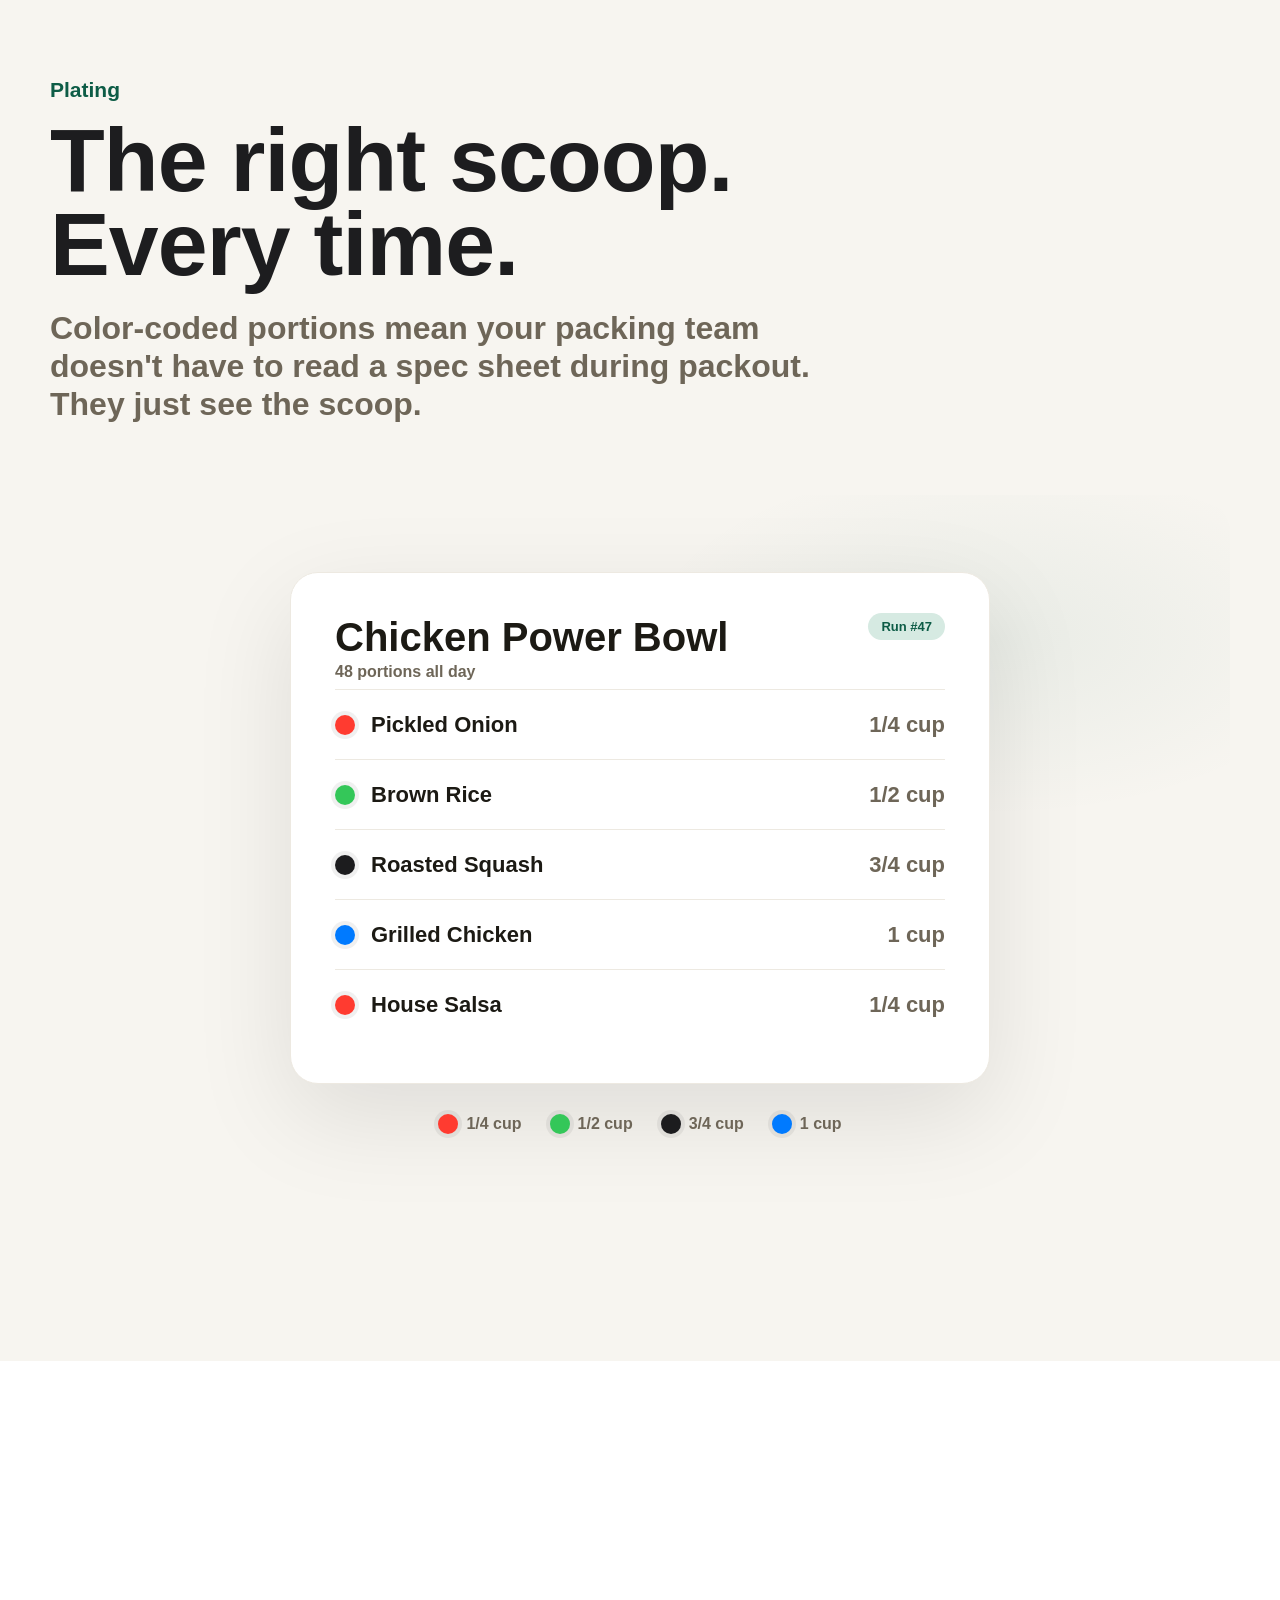
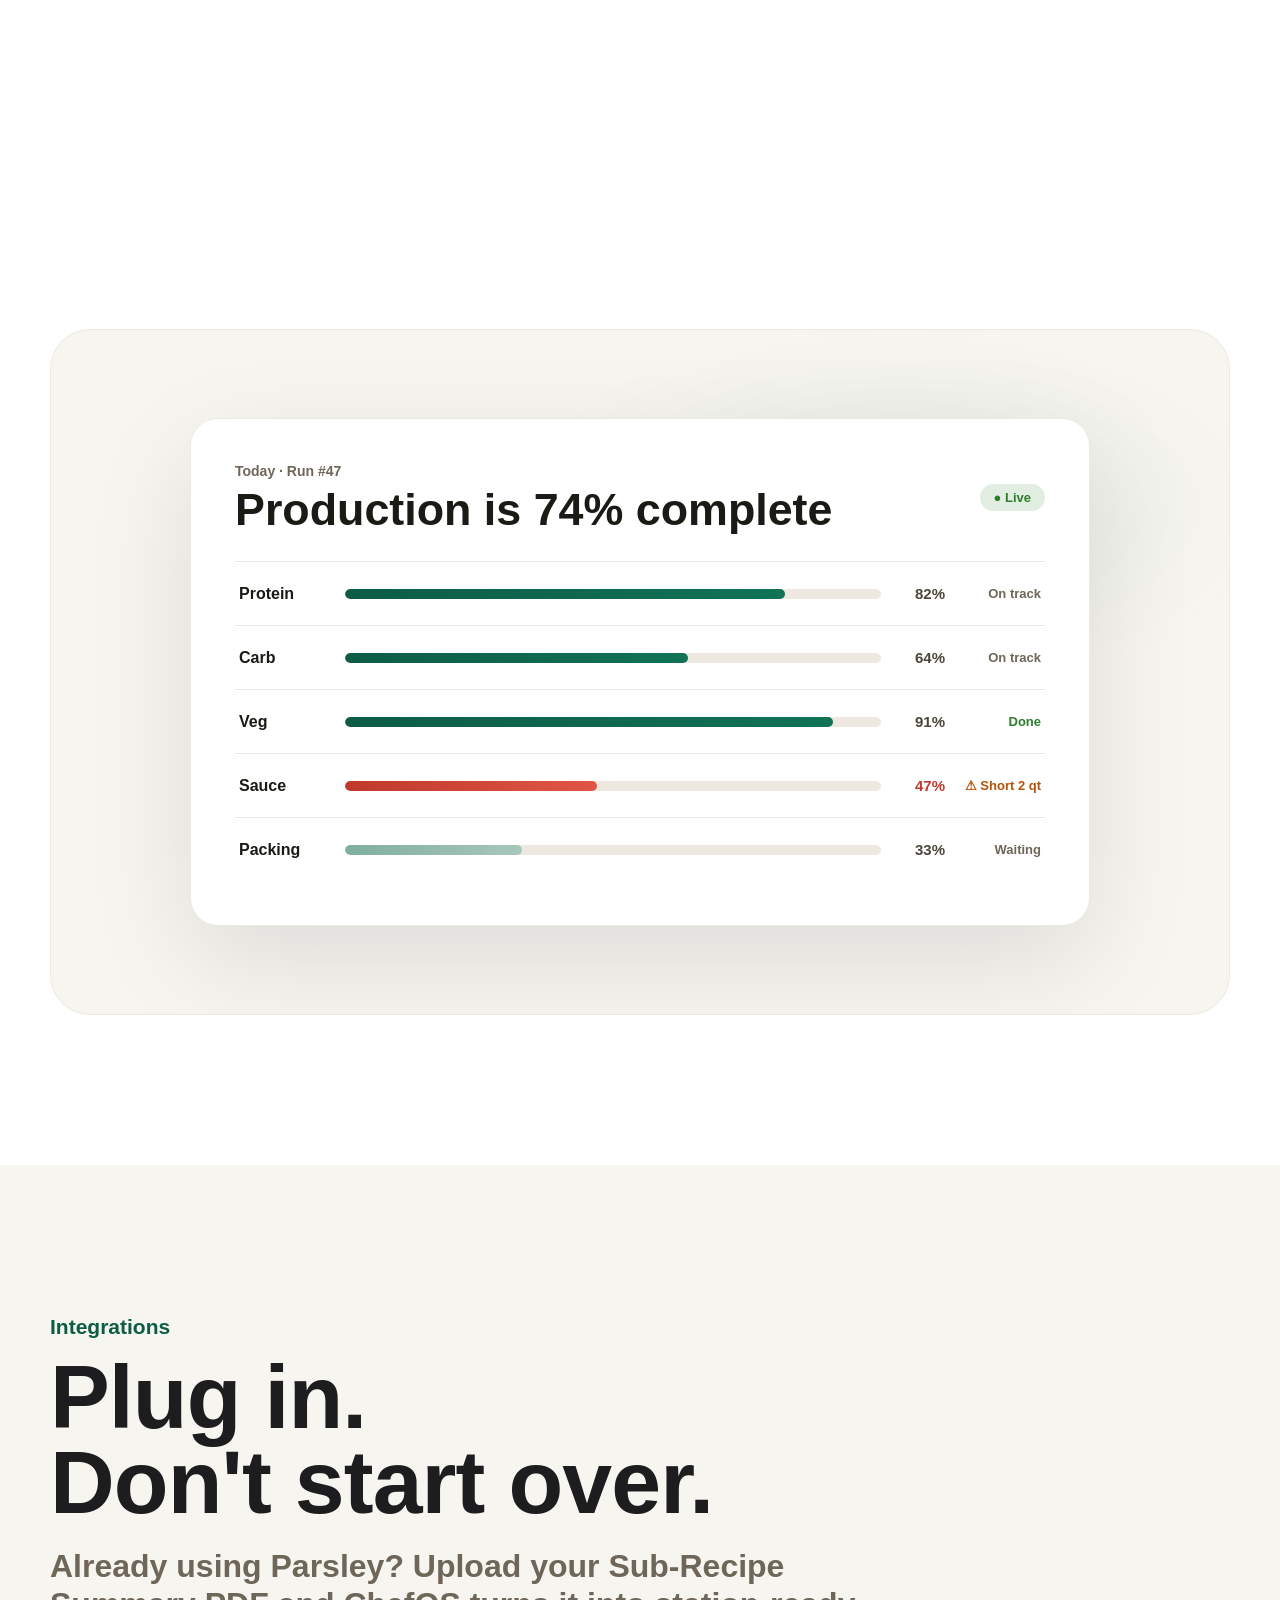
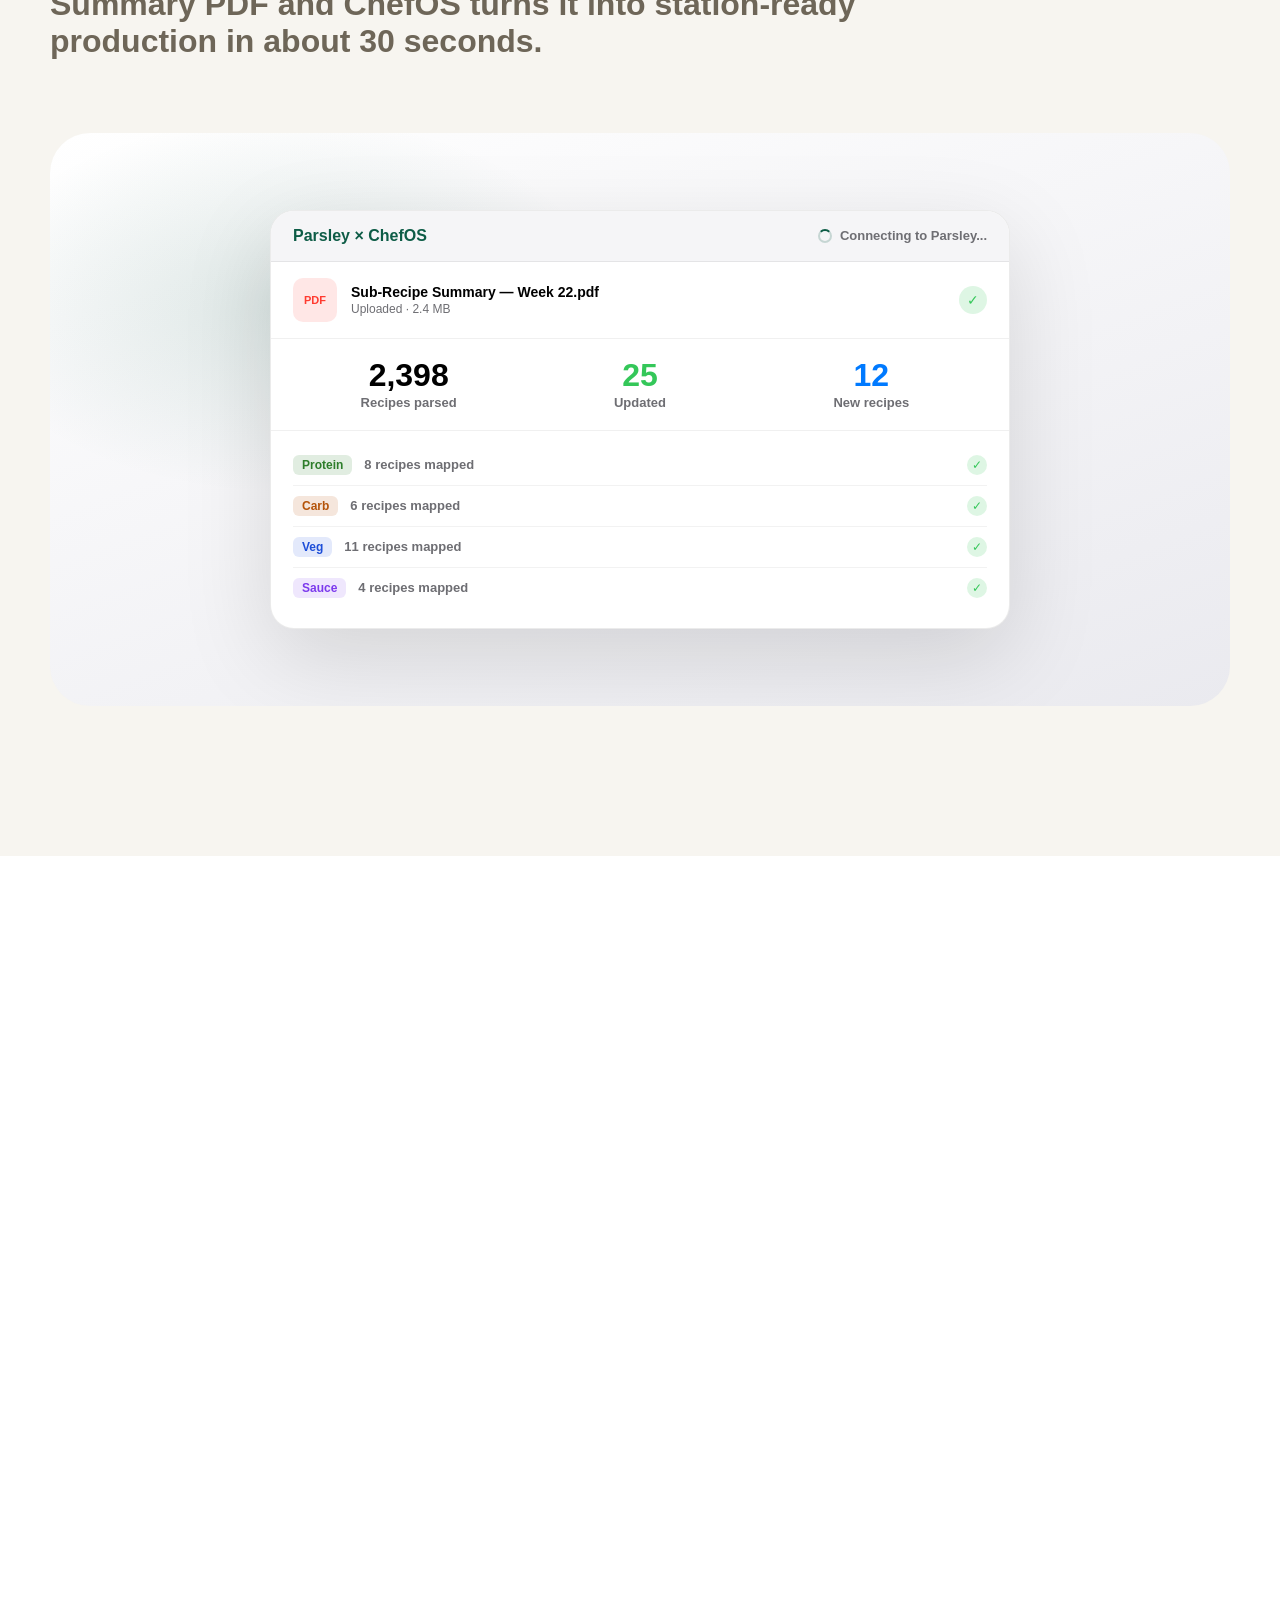
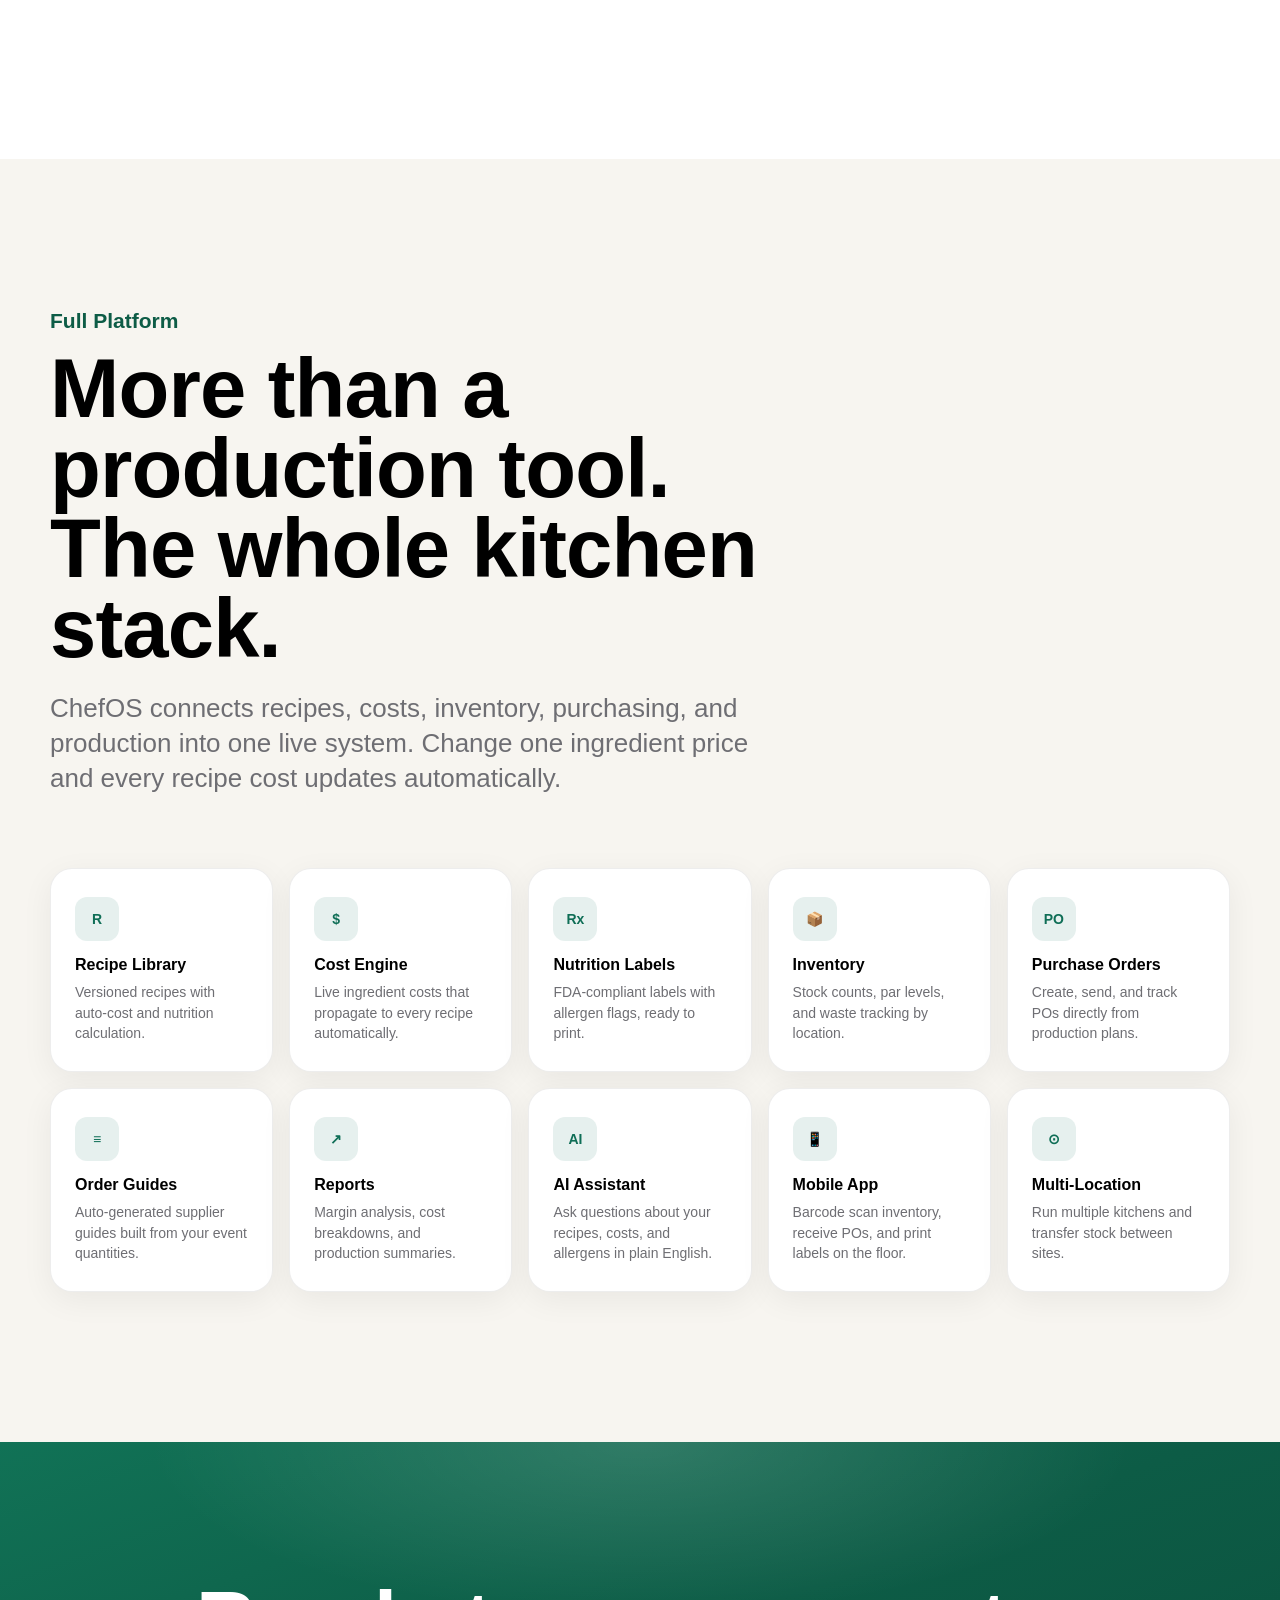
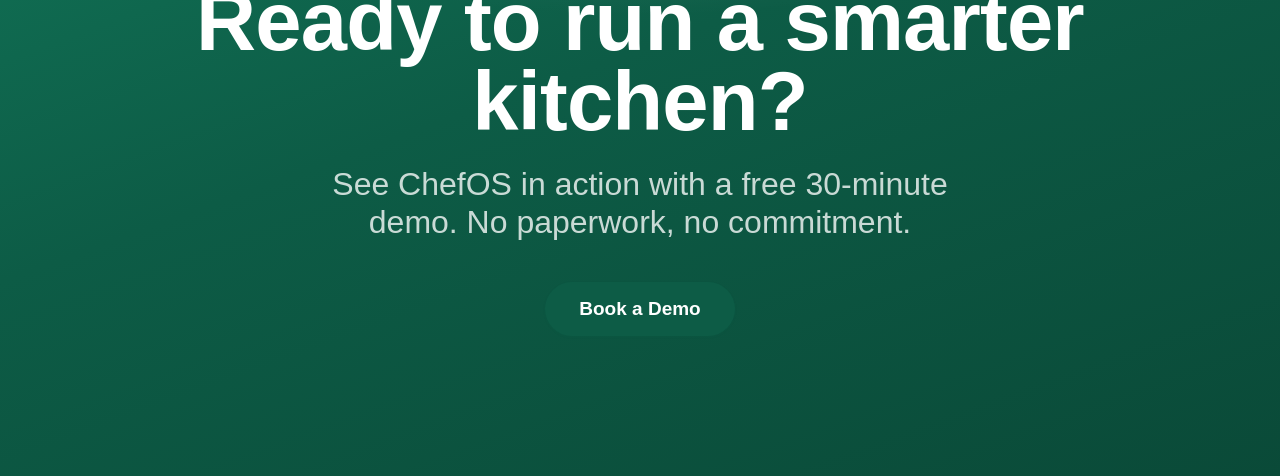
==== commit 0cb91752: "Add full platform feature coverage to marketing site Adds 10 new feature cards to features page (rec" ====
--- a/index.html
+++ b/index.html
@@ -9,6 +9,101 @@
   <meta property="og:description" content="Run production, stations, shortages, and plating from one real-time kitchen system.">
   <meta property="og:type" content="website">
   <link rel="stylesheet" href="styles.css">
+  <style>
+/* ============================================================
+   PLATFORM OVERVIEW SECTION
+   ============================================================ */
+.platform-section {
+  padding: 150px 0;
+  background: var(--color-gray-apple, #f5f5f7);
+  color: #1d1d1f;
+}
+
+.platform-header {
+  max-width: 860px;
+  margin-bottom: 72px;
+}
+
+.platform-header h2 {
+  margin: 0;
+  font-size: clamp(48px, 6.5vw, 88px);
+  line-height: 0.96;
+  font-weight: 800;
+  letter-spacing: -0.01em;
+  color: #000;
+}
+
+.platform-sub {
+  margin: 22px 0 0;
+  font-size: clamp(19px, 2.2vw, 26px);
+  font-weight: 500;
+  color: #6e6e73;
+  line-height: 1.35;
+  max-width: 740px;
+}
+
+.platform-grid {
+  display: grid;
+  grid-template-columns: repeat(5, 1fr);
+  gap: 16px;
+}
+
+.platform-tile {
+  padding: 28px 24px;
+  border-radius: 22px;
+  background: #fff;
+  border: 1px solid rgba(0,0,0,0.07);
+  box-shadow: 0 8px 32px rgba(0,0,0,0.06);
+  transition: transform 0.2s ease, box-shadow 0.2s ease;
+}
+
+.platform-tile:hover {
+  transform: translateY(-3px);
+  box-shadow: 0 16px 48px rgba(0,0,0,0.10);
+}
+
+.pt-icon {
+  width: 44px; height: 44px;
+  border-radius: 12px;
+  background: rgba(15,110,86,0.10);
+  color: #0F6E56;
+  font-size: 14px;
+  font-weight: 900;
+  display: flex;
+  align-items: center;
+  justify-content: center;
+  margin-bottom: 14px;
+}
+
+.pt-name {
+  font-size: 16px;
+  font-weight: 700;
+  color: #000;
+  margin-bottom: 8px;
+  line-height: 1.2;
+}
+
+.pt-desc {
+  font-size: 14px;
+  font-weight: 500;
+  color: #6e6e73;
+  line-height: 1.45;
+}
+
+@media (max-width: 900px) {
+  .platform-grid { grid-template-columns: repeat(3, 1fr); }
+  .platform-section { padding: 96px 0; }
+}
+
+@media (max-width: 560px) {
+  .platform-grid { grid-template-columns: repeat(2, 1fr); }
+  .platform-section { padding: 64px 0; }
+  .platform-tile { padding: 22px 18px; }
+  .pt-icon { width: 38px; height: 38px; font-size: 12px; }
+  .pt-name { font-size: 15px; }
+  .pt-desc { font-size: 13px; }
+}
+  </style>
 </head>
 <body class="apple-home">
 
@@ -16,7 +111,7 @@
   <nav class="site-nav" aria-label="Primary navigation">
     <div class="nav-inner">
       <a class="brand" href="index.html">ChefOS</a>
-      <button class="nav-toggle" type="button" aria-label="Open menu" aria-expanded="false"><span></span><span></span></button>
+      <button class="nav-toggle" type="button" aria-label="Open menu" aria-expanded="false"><span></span><span></span><span></span></button>
       <div class="nav-links">
         <a class="active" href="index.html">Overview</a>
         <a href="features.html">Features</a>
@@ -727,6 +822,72 @@
     </section>
 
     <!-- ================================================
+         PLATFORM OVERVIEW
+    ================================================= -->
+    <section id="platform" class="platform-section">
+      <div class="container">
+        <div class="platform-header reveal">
+          <p class="eyebrow-teal">Full Platform</p>
+          <h2>More than a production tool.<br>The whole kitchen stack.</h2>
+          <p class="platform-sub">ChefOS connects recipes, costs, inventory, purchasing, and production into one live system. Change one ingredient price and every recipe cost updates automatically.</p>
+        </div>
+        <div class="platform-grid reveal">
+          <!-- Module tiles -->
+          <div class="platform-tile">
+            <div class="pt-icon pt-icon-recipe">R</div>
+            <div class="pt-name">Recipe Library</div>
+            <div class="pt-desc">Versioned recipes with auto-cost and nutrition calculation.</div>
+          </div>
+          <div class="platform-tile">
+            <div class="pt-icon pt-icon-cost">$</div>
+            <div class="pt-name">Cost Engine</div>
+            <div class="pt-desc">Live ingredient costs that propagate to every recipe automatically.</div>
+          </div>
+          <div class="platform-tile">
+            <div class="pt-icon pt-icon-label">Rx</div>
+            <div class="pt-name">Nutrition Labels</div>
+            <div class="pt-desc">FDA-compliant labels with allergen flags, ready to print.</div>
+          </div>
+          <div class="platform-tile">
+            <div class="pt-icon pt-icon-inventory">📦</div>
+            <div class="pt-name">Inventory</div>
+            <div class="pt-desc">Stock counts, par levels, and waste tracking by location.</div>
+          </div>
+          <div class="platform-tile">
+            <div class="pt-icon pt-icon-po">PO</div>
+            <div class="pt-name">Purchase Orders</div>
+            <div class="pt-desc">Create, send, and track POs directly from production plans.</div>
+          </div>
+          <div class="platform-tile">
+            <div class="pt-icon pt-icon-orders">≡</div>
+            <div class="pt-name">Order Guides</div>
+            <div class="pt-desc">Auto-generated supplier guides built from your event quantities.</div>
+          </div>
+          <div class="platform-tile">
+            <div class="pt-icon pt-icon-reports">↗</div>
+            <div class="pt-name">Reports</div>
+            <div class="pt-desc">Margin analysis, cost breakdowns, and production summaries.</div>
+          </div>
+          <div class="platform-tile">
+            <div class="pt-icon pt-icon-ai">AI</div>
+            <div class="pt-name">AI Assistant</div>
+            <div class="pt-desc">Ask questions about your recipes, costs, and allergens in plain English.</div>
+          </div>
+          <div class="platform-tile">
+            <div class="pt-icon pt-icon-mobile">📱</div>
+            <div class="pt-name">Mobile App</div>
+            <div class="pt-desc">Barcode scan inventory, receive POs, and print labels on the floor.</div>
+          </div>
+          <div class="platform-tile">
+            <div class="pt-icon pt-icon-locations">⊙</div>
+            <div class="pt-name">Multi-Location</div>
+            <div class="pt-desc">Run multiple kitchens and transfer stock between sites.</div>
+          </div>
+        </div>
+      </div>
+    </section>
+
+    <!-- ================================================
          FINAL CTA
     ================================================= -->
     <section id="cta" class="apple-final-cta">
--- a/styles.css
+++ b/styles.css
@@ -4,10 +4,14 @@
 :root {
   --color-black: #000000;
   --color-white: #ffffff;
-  --color-teal: #0F6E56;
-  --color-teal-light: #E1F5EE;
-  --color-gray-apple: #f5f5f7;
-  --color-ink: #1d1d1f;
+  /* ChefOS app theme — deep forest-teal brand + warm neutrals.
+     Matches the app's brand-700 / brand-100 / warm-50 / warm-900. */
+  --color-teal: #0D5C46;
+  --color-teal-light: #D6EAE2;
+  --color-gray-apple: #F7F5F0;
+  --color-ink: #1C1A14;
+  --color-text-muted: #4A4639;
+  --color-text-soft: #6E6658;
   --scoop-red: #FF3B30;
   --scoop-green: #34C759;
   --scoop-black: #1C1C1E;
@@ -29,7 +33,7 @@
   text-rendering: optimizeLegibility;
 }
 
-body.apple-home { background: #000; }
+body.apple-home { background: var(--color-gray-apple); }
 
 body.menu-open { overflow: hidden; }
 a { color: inherit; text-decoration: none; }
@@ -44,16 +48,18 @@
   top: 0; left: 0; right: 0;
   z-index: 100;
   height: 44px;
-  color: rgba(255,255,255,0.86);
-  background: rgba(0,0,0,0.82);
-  transition: background 0.3s var(--ease), border-color 0.3s var(--ease);
-}
-
-.site-nav.scrolled {
-  background: rgba(22,22,23,0.76);
+  color: var(--color-text-muted);
+  background: rgba(247,245,240,0.82);
   -webkit-backdrop-filter: saturate(180%) blur(20px);
   backdrop-filter: saturate(180%) blur(20px);
-  border-bottom: 1px solid rgba(255,255,255,0.12);
+  transition: background 0.3s var(--ease), border-color 0.3s var(--ease);
+}
+
+.site-nav.scrolled {
+  background: rgba(255,255,255,0.78);
+  -webkit-backdrop-filter: saturate(180%) blur(20px);
+  backdrop-filter: saturate(180%) blur(20px);
+  border-bottom: 1px solid rgba(0,0,0,0.08);
 }
 
 .nav-inner {
@@ -68,54 +74,77 @@
 .brand {
   font-size: 20px;
   font-weight: 700;
-  color: #fff;
+  color: var(--color-teal);
 }
 
 .nav-links {
   display: flex;
   align-items: center;
   gap: 26px;
-  color: rgba(255,255,255,0.72);
+  color: var(--color-text-soft);
   font-size: 12px;
 }
 
 .nav-links a { transition: color 0.2s; }
-.nav-links a:hover, .nav-links a.active { color: #fff; }
+.nav-links a:hover, .nav-links a.active { color: var(--color-teal); }
 
 .nav-cta {
   padding: 7px 14px;
-  color: #000 !important;
-  background: #fff;
+  color: #fff !important;
+  background: var(--color-teal);
   border-radius: 999px;
   font-weight: 600;
 }
 
 .nav-login {
   padding: 7px 14px;
-  color: rgba(255,255,255,0.72) !important;
-  border: 1px solid rgba(255,255,255,0.25);
+  color: var(--color-text-muted) !important;
+  border: 1px solid #E3DDD4;
   border-radius: 999px;
   font-weight: 500;
   transition: color 0.2s, border-color 0.2s;
 }
 .nav-login:hover {
-  color: #fff !important;
-  border-color: rgba(255,255,255,0.6);
+  color: var(--color-teal) !important;
+  border-color: var(--color-teal);
 }
 
 .nav-toggle {
   display: none;
-  width: 36px; height: 36px;
+  width: 44px; height: 44px;
   border: 0;
-  color: #fff;
+  cursor: pointer;
+  color: var(--color-ink);
   background: transparent;
+  touch-action: manipulation;
+  -webkit-tap-highlight-color: transparent;
+  padding: 0;
+  flex-direction: column;
+  align-items: center;
+  justify-content: center;
+  gap: 5px;
+  border-radius: 8px;
 }
 
 .nav-toggle span {
   display: block;
-  width: 18px; height: 1px;
-  margin: 5px auto;
-  background: currentColor;
+  width: 22px; height: 2px;
+  background: var(--color-ink);
+  border-radius: 2px;
+  transition: transform 0.25s ease, opacity 0.2s ease, width 0.25s ease;
+  transform-origin: center;
+}
+
+/* × close state when menu is open */
+.nav-toggle[aria-expanded="true"] span:nth-child(1) {
+  transform: translateY(7px) rotate(45deg);
+}
+.nav-toggle[aria-expanded="true"] span:nth-child(2) {
+  opacity: 0;
+  width: 0;
+}
+.nav-toggle[aria-expanded="true"] span:nth-child(3) {
+  transform: translateY(-7px) rotate(-45deg);
 }
 
 
@@ -127,11 +156,11 @@
   top: 44px; left: 0; right: 0;
   z-index: 90;
   height: 52px;
-  color: rgba(255,255,255,0.88);
-  background: rgba(22,22,23,0.72);
+  color: var(--color-text-muted);
+  background: rgba(255,255,255,0.72);
   -webkit-backdrop-filter: saturate(180%) blur(20px);
   backdrop-filter: saturate(180%) blur(20px);
-  border-bottom: 1px solid rgba(255,255,255,0.14);
+  border-bottom: 1px solid rgba(0,0,0,0.08);
 }
 
 .product-nav-inner {
@@ -146,7 +175,7 @@
 .product-title {
   font-size: 17px;
   font-weight: 700;
-  color: #fff;
+  color: var(--color-teal);
 }
 
 .product-links {
@@ -154,11 +183,11 @@
   align-items: center;
   gap: 22px;
   font-size: 12px;
-  color: rgba(255,255,255,0.72);
+  color: var(--color-text-soft);
 }
 
 .product-links a { transition: color 0.2s; }
-.product-links a:hover { color: #fff; }
+.product-links a:hover { color: var(--color-teal); }
 
 .product-buy {
   padding: 5px 14px;
@@ -204,11 +233,10 @@
 .apple-hero {
   padding-top: 130px;
   padding-bottom: 0;
-  color: #f5f5f7;
+  color: var(--color-ink);
   background:
-    radial-gradient(ellipse 80% 50% at 50% 90%, rgba(15,110,86,0.46) 0%, transparent 70%),
-    radial-gradient(ellipse 60% 30% at 50% 14%, rgba(255,255,255,0.07) 0%, transparent 60%),
-    #000;
+    radial-gradient(ellipse 80% 50% at 50% 92%, rgba(13,92,70,0.08) 0%, transparent 68%),
+    var(--color-gray-apple);
   overflow: hidden;
   display: flex;
   flex-direction: column;
@@ -223,7 +251,7 @@
 
 .apple-product-kicker {
   margin: 0 0 18px;
-  color: rgba(245,245,247,0.68);
+  color: var(--color-teal);
   font-size: 21px;
   font-weight: 700;
   letter-spacing: 0.01em;
@@ -235,13 +263,13 @@
   line-height: 0.92;
   font-weight: 800;
   letter-spacing: -0.02em;
-  color: #fff;
+  color: var(--color-ink);
 }
 
 .hero-sub {
   max-width: 800px;
   margin: 28px auto 0;
-  color: rgba(245,245,247,0.80);
+  color: var(--color-text-muted, #4A4639);
   font-size: clamp(22px, 2.8vw, 32px);
   line-height: 1.18;
   font-weight: 400;
@@ -258,7 +286,7 @@
 }
 
 .apple-hero-actions a {
-  color: #2997ff;
+  color: var(--color-teal);
   transition: opacity 0.2s;
 }
 
@@ -291,7 +319,7 @@
   background: linear-gradient(160deg, #58585c 0%, #111 20%, #2a2a2e 80%, #060606 100%);
   box-shadow:
     0 90px 160px rgba(0,0,0,0.85),
-    0 0 130px rgba(15,110,86,0.38),
+    0 0 130px rgba(13,92,70,0.38),
     inset 0 1px 0 rgba(255,255,255,0.15);
 }
 
@@ -311,8 +339,8 @@
 .screen-ui {
   overflow: hidden;
   border-radius: 20px;
-  background: #0e0f10;
-  border: 1px solid rgba(255,255,255,0.10);
+  background: var(--color-gray-apple);
+  border: 1px solid #E3DDD4;
   display: flex;
   flex-direction: column;
 }
@@ -324,15 +352,15 @@
   gap: 0;
   padding: 0 20px;
   height: 48px;
-  background: #141517;
-  border-bottom: 1px solid rgba(255,255,255,0.08);
+  background: #fff;
+  border-bottom: 1px solid #EDE9E1;
   flex-shrink: 0;
 }
 
 .app-logo {
   font-size: 16px;
   font-weight: 800;
-  color: #fff;
+  color: var(--color-teal);
   letter-spacing: 0.03em;
   margin-right: 28px;
 }
@@ -348,14 +376,14 @@
   border-radius: 8px;
   font-size: 13px;
   font-weight: 500;
-  color: rgba(255,255,255,0.52);
+  color: var(--color-text-soft);
   cursor: pointer;
   transition: all 0.2s;
 }
 
 .app-nav-item.active {
-  background: rgba(15,110,86,0.28);
-  color: #35d4a9;
+  background: var(--color-teal-light);
+  color: var(--color-teal);
 }
 
 .app-topbar-right {
@@ -365,8 +393,8 @@
 .app-run-badge {
   padding: 4px 10px;
   border-radius: 999px;
-  background: rgba(52,199,89,0.16);
-  color: #34C759;
+  background: rgba(45,125,42,0.12);
+  color: #2D7D2A;
   font-size: 12px;
   font-weight: 700;
 }
@@ -381,14 +409,14 @@
 /* Sidebar */
 .screen-sidebar {
   padding: 22px 14px;
-  background: rgba(255,255,255,0.04);
-  border-right: 1px solid rgba(255,255,255,0.07);
+  background: #fff;
+  border-right: 1px solid #EDE9E1;
 }
 
 .sidebar-label {
   padding: 0 10px;
   margin-bottom: 10px;
-  color: rgba(255,255,255,0.36);
+  color: var(--color-text-soft);
   font-size: 11px;
   font-weight: 700;
   letter-spacing: 0.08em;
@@ -404,13 +432,13 @@
   margin-bottom: 4px;
   font-size: 13px;
   font-weight: 500;
-  color: rgba(255,255,255,0.60);
+  color: var(--color-text-muted);
   transition: background 0.2s;
 }
 
 .active-station {
-  background: rgba(15,110,86,0.22);
-  color: #fff;
+  background: var(--color-teal-light);
+  color: var(--color-ink);
 }
 
 .station-dot {
@@ -422,13 +450,13 @@
 .dot-green { background: #34C759; }
 .dot-amber { background: #FF9F0A; }
 .dot-orange { background: #FF6B00; }
-.dot-gray { background: rgba(255,255,255,0.28); }
+.dot-gray { background: #B8B0A0; }
 .dot-blue { background: #007AFF; }
 .dot-red { background: #FF3B30; }
 
 .station-name-text { flex: 1; font-size: 13px; }
-.station-pct { font-size: 11px; color: rgba(255,255,255,0.42); font-weight: 600; }
-.active-station .station-pct { color: #35d4a9; }
+.station-pct { font-size: 11px; color: var(--color-text-soft); font-weight: 600; }
+.active-station .station-pct { color: var(--color-teal); }
 
 /* Main screen area */
 .screen-main {
@@ -445,7 +473,7 @@
 }
 
 .screen-main-label {
-  color: rgba(255,255,255,0.46);
+  color: var(--color-text-soft);
   font-size: 12px;
   font-weight: 600;
   text-transform: uppercase;
@@ -454,7 +482,7 @@
 }
 
 .screen-main-title {
-  color: #fff;
+  color: var(--color-ink);
   font-size: clamp(20px, 3vw, 28px);
   font-weight: 700;
   line-height: 1;
@@ -462,10 +490,10 @@
 
 .screen-main-pct {
   padding: 6px 14px;
-  background: rgba(15,110,86,0.22);
-  border: 1px solid rgba(53,212,169,0.3);
+  background: var(--color-teal-light);
+  border: 1px solid #C2E0D6;
   border-radius: 999px;
-  color: #35d4a9;
+  color: var(--color-teal);
   font-size: 13px;
   font-weight: 700;
 }
@@ -485,14 +513,14 @@
   gap: 16px;
   padding: 12px 16px;
   border-radius: 12px;
-  background: rgba(255,255,255,0.05);
-  border: 1px solid rgba(255,255,255,0.07);
+  background: #fff;
+  border: 1px solid #EDE9E1;
   transition: background 0.2s;
 }
 
 .shortage-recipe-row {
-  background: rgba(255,59,48,0.08);
-  border-color: rgba(255,59,48,0.22);
+  background: rgba(192,57,43,0.06);
+  border-color: rgba(192,57,43,0.20);
 }
 
 .recipe-row-left {
@@ -511,16 +539,16 @@
   letter-spacing: 0.03em;
 }
 
-.tag-protein { background: rgba(52,199,89,0.2); color: #34C759; }
-.tag-carb    { background: rgba(255,159,10,0.2); color: #FF9F0A; }
-.tag-veg     { background: rgba(0,122,255,0.2);  color: #007AFF; }
-.tag-sauce   { background: rgba(175,82,222,0.2); color: #AF52DE; }
-.tag-pack    { background: rgba(255,255,255,0.1); color: rgba(255,255,255,0.6); }
+.tag-protein { background: rgba(45,125,42,0.14); color: #2D7D2A; }
+.tag-carb    { background: rgba(180,83,9,0.14); color: #B45309; }
+.tag-veg     { background: rgba(29,78,216,0.12);  color: #1D4ED8; }
+.tag-sauce   { background: rgba(124,58,237,0.12); color: #7C3AED; }
+.tag-pack    { background: #EDE9E1; color: var(--color-text-soft); }
 
 .recipe-info { min-width: 0; }
 
 .recipe-name {
-  color: #fff;
+  color: var(--color-ink);
   font-size: 14px;
   font-weight: 600;
   white-space: nowrap;
@@ -529,13 +557,13 @@
 }
 
 .recipe-qty {
-  color: rgba(255,255,255,0.44);
+  color: var(--color-text-soft);
   font-size: 12px;
   margin-top: 2px;
 }
 
 .shortage-flag {
-  color: #FF3B30;
+  color: #C0392B;
   font-size: 12px;
   font-weight: 700;
   margin-left: 8px;
@@ -552,7 +580,7 @@
   width: 100px;
   height: 5px;
   border-radius: 999px;
-  background: rgba(255,255,255,0.12);
+  background: #EDE9E1;
   overflow: hidden;
 }
 
@@ -560,7 +588,7 @@
   height: 100%;
   width: var(--rp, 0%);
   border-radius: inherit;
-  background: linear-gradient(90deg, #0F6E56, #35d4a9);
+  background: linear-gradient(90deg, #0D5C46, #117256);
   transition: width 1.4s ease;
 }
 
@@ -572,10 +600,10 @@
   white-space: nowrap;
 }
 
-.status-complete   { background: rgba(52,199,89,0.2);   color: #34C759; }
-.status-inprogress { background: rgba(255,159,10,0.2);  color: #FF9F0A; }
-.status-notstarted { background: rgba(255,255,255,0.08); color: rgba(255,255,255,0.44); }
-.status-shortage   { background: rgba(255,59,48,0.2);   color: #FF3B30; }
+.status-complete   { background: rgba(45,125,42,0.14);  color: #2D7D2A; }
+.status-inprogress { background: rgba(180,83,9,0.14);   color: #B45309; }
+.status-notstarted { background: #EDE9E1;               color: var(--color-text-soft); }
+.status-shortage   { background: rgba(192,57,43,0.14);  color: #C0392B; }
 
 /* Bottom stat strip */
 .screen-stat-strip {
@@ -583,14 +611,14 @@
   gap: 0;
   margin-top: 14px;
   padding: 14px 0 4px;
-  border-top: 1px solid rgba(255,255,255,0.08);
+  border-top: 1px solid #EDE9E1;
 }
 
 .screen-stat {
   flex: 1;
   text-align: center;
   padding: 0 8px;
-  border-right: 1px solid rgba(255,255,255,0.08);
+  border-right: 1px solid #EDE9E1;
 }
 
 .screen-stat:last-child { border-right: none; }
@@ -598,15 +626,15 @@
 .screen-stat-value {
   font-size: clamp(18px, 2.2vw, 26px);
   font-weight: 800;
-  color: #fff;
+  color: var(--color-ink);
   line-height: 1;
 }
 
-.stat-red { color: #FF3B30; }
+.stat-red { color: #C0392B; }
 
 .screen-stat-label {
   font-size: 11px;
-  color: rgba(255,255,255,0.4);
+  color: var(--color-text-soft);
   margin-top: 4px;
   font-weight: 600;
 }
@@ -671,7 +699,7 @@
 
 .apple-stat-row strong {
   display: block;
-  color: #000;
+  color: var(--color-ink);
   font-size: clamp(56px, 7vw, 96px);
   line-height: 0.88;
   font-weight: 800;
@@ -680,7 +708,7 @@
 .apple-stat-row span {
   display: block;
   margin-top: 22px;
-  color: #6e6e73;
+  color: var(--color-text-soft);
   font-size: 19px;
   line-height: 1.36;
   font-weight: 600;
@@ -692,8 +720,8 @@
    ============================================================ */
 .apple-highlights {
   padding: 130px 0 120px;
-  color: #f5f5f7;
-  background: #000;
+  color: var(--color-ink);
+  background: var(--color-white);
 }
 
 .apple-highlights h2 {
@@ -702,7 +730,7 @@
   line-height: 0.96;
   font-weight: 800;
   letter-spacing: -0.01em;
-  color: #fff;
+  color: var(--color-ink);
 }
 
 .apple-highlight-strip {
@@ -723,8 +751,9 @@
   padding: 0;
   border-radius: 28px;
   scroll-snap-align: start;
-  background: linear-gradient(160deg, #242428 0%, #0a0a0c 60%);
-  box-shadow: 0 28px 80px rgba(0,0,0,0.6);
+  background: #fff;
+  border: 1px solid #EDE9E1;
+  box-shadow: 0 28px 80px rgba(0,0,0,0.10);
   display: flex;
   flex-direction: column;
   overflow: hidden;
@@ -737,7 +766,7 @@
 
 .highlight-card-top h3 {
   margin: 0 0 6px;
-  color: #fff;
+  color: var(--color-ink);
   font-size: 25px;
   line-height: 1.1;
   font-weight: 700;
@@ -746,7 +775,7 @@
 
 .highlight-card-top p {
   margin: 0;
-  color: rgba(255,255,255,0.44);
+  color: var(--color-text-soft);
   font-size: 13px;
   font-weight: 700;
   text-transform: uppercase;
@@ -758,8 +787,8 @@
   flex: 1;
   margin: 0 16px 16px;
   border-radius: 18px;
-  background: #141518;
-  border: 1px solid rgba(255,255,255,0.10);
+  background: var(--color-gray-apple);
+  border: 1px solid #EDE9E1;
   overflow: hidden;
   display: flex;
   flex-direction: column;
@@ -770,14 +799,14 @@
   align-items: center;
   justify-content: space-between;
   padding: 12px 16px;
-  border-bottom: 1px solid rgba(255,255,255,0.07);
-  background: rgba(255,255,255,0.04);
+  border-bottom: 1px solid #EDE9E1;
+  background: #fff;
 }
 
 .hm-title {
   font-size: 13px;
   font-weight: 700;
-  color: #fff;
+  color: var(--color-ink);
 }
 
 .hm-badge {
@@ -787,9 +816,9 @@
   font-weight: 700;
 }
 
-.badge-live   { background: rgba(52,199,89,0.2);  color: #34C759; }
-.badge-red    { background: rgba(255,59,48,0.2);  color: #FF3B30; }
-.badge-teal   { background: rgba(15,110,86,0.28); color: #35d4a9; }
+.badge-live   { background: rgba(45,125,42,0.14);  color: #2D7D2A; }
+.badge-red    { background: rgba(192,57,43,0.14);  color: #C0392B; }
+.badge-teal   { background: var(--color-teal-light); color: var(--color-teal); }
 
 
 /* ----- Station mockup ----- */
@@ -798,7 +827,7 @@
   align-items: center;
   justify-content: space-between;
   padding: 11px 16px;
-  border-bottom: 1px solid rgba(255,255,255,0.05);
+  border-bottom: 1px solid #EDE9E1;
   gap: 10px;
 }
 
@@ -811,8 +840,8 @@
 .hm-check {
   width: 22px; height: 22px;
   border-radius: 50%;
-  background: rgba(52,199,89,0.22);
-  color: #34C759;
+  background: rgba(45,125,42,0.14);
+  color: #2D7D2A;
   display: flex;
   align-items: center;
   justify-content: center;
@@ -823,17 +852,17 @@
 
 .hm-dot { width: 10px; height: 10px; border-radius: 50%; flex-shrink: 0; }
 .dot-amber-sm { background: #FF9F0A; }
-.dot-gray-sm  { background: rgba(255,255,255,0.22); }
+.dot-gray-sm  { background: #B8B0A0; }
 
 .hm-recipe-name {
   font-size: 13px;
   font-weight: 600;
-  color: #fff;
+  color: var(--color-ink);
 }
 
 .hm-recipe-meta {
   font-size: 11px;
-  color: rgba(255,255,255,0.4);
+  color: var(--color-text-soft);
   margin-top: 1px;
 }
 
@@ -845,9 +874,9 @@
   flex-shrink: 0;
 }
 
-.s-complete   { background: rgba(52,199,89,0.2);  color: #34C759; }
-.s-inprogress { background: rgba(255,159,10,0.2); color: #FF9F0A; }
-.s-notstarted { background: rgba(255,255,255,0.06); color: rgba(255,255,255,0.38); }
+.s-complete   { background: rgba(45,125,42,0.14);  color: #2D7D2A; }
+.s-inprogress { background: rgba(180,83,9,0.14); color: #B45309; }
+.s-notstarted { background: #F7F5F0; color: var(--color-text-soft); }
 
 .hm-progress-footer {
   display: flex;
@@ -855,15 +884,15 @@
   gap: 12px;
   padding: 12px 16px;
   margin-top: auto;
-  background: rgba(255,255,255,0.03);
-  border-top: 1px solid rgba(255,255,255,0.06);
+  background: #fff;
+  border-top: 1px solid #EDE9E1;
 }
 
 .hm-pfbar {
   flex: 1;
   height: 5px;
   border-radius: 999px;
-  background: rgba(255,255,255,0.1);
+  background: #EDE9E1;
   overflow: hidden;
 }
 
@@ -871,13 +900,13 @@
   height: 100%;
   width: var(--hpw, 0%);
   border-radius: inherit;
-  background: linear-gradient(90deg, #0F6E56, #35d4a9);
+  background: linear-gradient(90deg, #0D5C46, #117256);
 }
 
 .hm-pct {
   font-size: 12px;
   font-weight: 700;
-  color: #35d4a9;
+  color: var(--color-teal);
 }
 
 
@@ -912,13 +941,13 @@
 
 .ring-track {
   fill: none;
-  stroke: rgba(255,255,255,0.1);
+  stroke: #EDE9E1;
   stroke-width: 4;
 }
 
 .ring-arc {
   fill: none;
-  stroke: #35d4a9;
+  stroke: var(--color-teal);
   stroke-width: 4;
   stroke-linecap: round;
   stroke-dasharray: 113;
@@ -926,8 +955,8 @@
   transition: stroke-dashoffset 1.4s ease;
 }
 
-.ring-arc-red { stroke: #FF3B30; }
-.ring-arc-dim { stroke: rgba(53,212,169,0.44); }
+.ring-arc-red { stroke: #C0392B; }
+.ring-arc-dim { stroke: rgba(13,92,70,0.44); }
 
 .ring-pct {
   position: absolute;
@@ -935,32 +964,32 @@
   transform: translate(-50%,-50%);
   font-size: 10px;
   font-weight: 800;
-  color: #fff;
-}
-
-.ring-pct-red { color: #FF3B30; }
+  color: var(--color-ink);
+}
+
+.ring-pct-red { color: #C0392B; }
 
 .ring-alert-dot {
   position: absolute;
   top: 2px; right: 2px;
   width: 10px; height: 10px;
   border-radius: 50%;
-  background: #FF3B30;
-  border: 2px solid #141518;
+  background: #C0392B;
+  border: 2px solid var(--color-gray-apple);
 }
 
 .ring-label {
   font-size: 10px;
   font-weight: 600;
-  color: rgba(255,255,255,0.52);
+  color: var(--color-text-soft);
   text-align: center;
 }
 
-.ring-label-red { color: #FF3B30; }
+.ring-label-red { color: #C0392B; }
 
 .dash-overall-bar {
   padding: 8px 16px 14px;
-  border-top: 1px solid rgba(255,255,255,0.06);
+  border-top: 1px solid #EDE9E1;
 }
 
 .dash-overall-label {
@@ -968,16 +997,16 @@
   justify-content: space-between;
   font-size: 11px;
   font-weight: 700;
-  color: rgba(255,255,255,0.52);
+  color: var(--color-text-soft);
   margin-bottom: 6px;
 }
 
-.dash-overall-label span { color: #35d4a9; }
+.dash-overall-label span { color: var(--color-teal); }
 
 .dash-overall-track {
   height: 6px;
   border-radius: 999px;
-  background: rgba(255,255,255,0.1);
+  background: #EDE9E1;
   overflow: hidden;
 }
 
@@ -985,7 +1014,7 @@
   height: 100%;
   width: var(--dp, 0%);
   border-radius: inherit;
-  background: linear-gradient(90deg, #0F6E56, #35d4a9);
+  background: linear-gradient(90deg, #0D5C46, #117256);
 }
 
 
@@ -994,13 +1023,13 @@
   margin: 12px 14px 8px;
   padding: 13px 14px;
   border-radius: 12px;
-  background: rgba(255,59,48,0.10);
-  border: 1px solid rgba(255,59,48,0.28);
+  background: rgba(192,57,43,0.10);
+  border: 1px solid rgba(192,57,43,0.28);
 }
 
 .shortage-card-minor {
-  background: rgba(255,159,10,0.08);
-  border-color: rgba(255,159,10,0.22);
+  background: rgba(180,83,9,0.08);
+  border-color: rgba(180,83,9,0.22);
 }
 
 .shortage-top {
@@ -1012,8 +1041,8 @@
 .shortage-icon {
   width: 28px; height: 28px;
   border-radius: 50%;
-  background: rgba(255,59,48,0.22);
-  color: #FF3B30;
+  background: rgba(192,57,43,0.14);
+  color: #C0392B;
   font-weight: 900;
   font-size: 15px;
   display: flex;
@@ -1023,8 +1052,8 @@
 }
 
 .shortage-icon-warn {
-  background: rgba(255,159,10,0.22);
-  color: #FF9F0A;
+  background: rgba(180,83,9,0.14);
+  color: #B45309;
 }
 
 .shortage-text { flex: 1; }
@@ -1032,20 +1061,20 @@
 .shortage-item-name {
   font-size: 13px;
   font-weight: 700;
-  color: #fff;
+  color: var(--color-ink);
 }
 
 .shortage-item-qty {
   font-size: 11px;
-  color: rgba(255,255,255,0.48);
+  color: var(--color-text-soft);
   margin-top: 2px;
 }
 
 .shortage-label {
   padding: 3px 8px;
   border-radius: 4px;
-  background: rgba(255,59,48,0.22);
-  color: #FF3B30;
+  background: rgba(192,57,43,0.14);
+  color: #C0392B;
   font-size: 10px;
   font-weight: 800;
   letter-spacing: 0.06em;
@@ -1053,8 +1082,8 @@
 }
 
 .shortage-label-warn {
-  background: rgba(255,159,10,0.22);
-  color: #FF9F0A;
+  background: rgba(180,83,9,0.14);
+  color: #B45309;
 }
 
 .shortage-actions {
@@ -1073,13 +1102,14 @@
 }
 
 .sh-btn-primary {
-  background: #FF3B30;
+  background: #C0392B;
   color: #fff;
 }
 
 .sh-btn-ghost {
-  background: rgba(255,255,255,0.08);
-  color: rgba(255,255,255,0.72);
+  background: #F7F5F0;
+  color: var(--color-text-muted);
+  border: 1px solid #EDE9E1;
 }
 
 .shortage-ok-row {
@@ -1088,13 +1118,13 @@
   gap: 8px;
   padding: 10px 14px 14px;
   font-size: 12px;
-  color: rgba(255,255,255,0.4);
+  color: var(--color-text-soft);
 }
 
 .ok-dot {
   width: 8px; height: 8px;
   border-radius: 50%;
-  background: #34C759;
+  background: #2D7D2A;
   flex-shrink: 0;
 }
 
@@ -1105,7 +1135,7 @@
   align-items: center;
   gap: 12px;
   padding: 11px 16px;
-  border-bottom: 1px solid rgba(255,255,255,0.05);
+  border-bottom: 1px solid #EDE9E1;
   opacity: 0;
   transform: translateX(-8px);
   transition: opacity 0.5s ease var(--delay, 0s), transform 0.5s ease var(--delay, 0s);
@@ -1120,12 +1150,12 @@
   width: 16px; height: 16px;
   border-radius: 50%;
   flex-shrink: 0;
-  box-shadow: 0 0 0 3px rgba(255,255,255,0.08);
+  box-shadow: 0 0 0 3px rgba(0,0,0,0.05);
 }
 
 .sdot-red   { background: #FF3B30; }
 .sdot-green { background: #34C759; }
-.sdot-black { background: #3a3a3c; border: 1px solid rgba(255,255,255,0.15); }
+.sdot-black { background: #1C1C1E; border: 1px solid rgba(0,0,0,0.15); }
 .sdot-blue  { background: #007AFF; }
 
 .sdot-sm { width: 11px; height: 11px; }
@@ -1134,13 +1164,13 @@
   flex: 1;
   font-size: 13px;
   font-weight: 600;
-  color: #fff;
+  color: var(--color-ink);
 }
 
 .plating-amount {
   font-size: 12px;
   font-weight: 700;
-  color: rgba(255,255,255,0.5);
+  color: var(--color-text-soft);
 }
 
 .plating-legend {
@@ -1148,7 +1178,7 @@
   justify-content: space-around;
   padding: 10px 14px 14px;
   margin-top: auto;
-  border-top: 1px solid rgba(255,255,255,0.06);
+  border-top: 1px solid #EDE9E1;
 }
 
 .plating-legend span {
@@ -1157,7 +1187,7 @@
   gap: 5px;
   font-size: 11px;
   font-weight: 700;
-  color: rgba(255,255,255,0.44);
+  color: var(--color-text-soft);
 }
 
 
@@ -1182,8 +1212,8 @@
 .import-spinner {
   width: 36px; height: 36px;
   border-radius: 50%;
-  border: 3px solid rgba(255,255,255,0.14);
-  border-top-color: #35d4a9;
+  border: 3px solid #EDE9E1;
+  border-top-color: var(--color-teal);
   animation: spin 0.9s linear infinite;
 }
 
@@ -1192,14 +1222,14 @@
 .import-status-text {
   font-size: 14px;
   font-weight: 700;
-  color: #fff;
-}
-
-.import-text-done { color: #34C759; }
+  color: var(--color-ink);
+}
+
+.import-text-done { color: #2D7D2A; }
 
 .import-sub {
   font-size: 11px;
-  color: rgba(255,255,255,0.44);
+  color: var(--color-text-soft);
 }
 
 .import-progress-wrap {
@@ -1214,7 +1244,7 @@
   flex: 1;
   height: 5px;
   border-radius: 999px;
-  background: rgba(255,255,255,0.1);
+  background: #EDE9E1;
   overflow: hidden;
 }
 
@@ -1222,22 +1252,22 @@
   height: 100%;
   width: 0%;
   border-radius: inherit;
-  background: linear-gradient(90deg, #0F6E56, #35d4a9);
+  background: linear-gradient(90deg, #0D5C46, #117256);
   transition: width 0.15s linear;
 }
 
 .import-progress-pct {
   font-size: 11px;
   font-weight: 700;
-  color: #35d4a9;
+  color: var(--color-teal);
   min-width: 30px;
 }
 
 .import-check {
   width: 48px; height: 48px;
   border-radius: 50%;
-  background: rgba(52,199,89,0.2);
-  color: #34C759;
+  background: rgba(45,125,42,0.14);
+  color: #2D7D2A;
   font-size: 22px;
   display: flex;
   align-items: center;
@@ -1247,17 +1277,17 @@
 .import-count {
   font-size: 22px;
   font-weight: 800;
-  color: #fff;
+  color: var(--color-ink);
   line-height: 1;
 }
 
 .import-count-num {
-  color: #35d4a9;
+  color: var(--color-teal);
 }
 
 .import-updated {
   font-size: 12px;
-  color: rgba(255,255,255,0.5);
+  color: var(--color-text-soft);
 }
 
 .import-detail-rows {
@@ -1271,10 +1301,11 @@
   gap: 8px;
   padding: 6px 12px;
   border-radius: 8px;
-  background: rgba(255,255,255,0.05);
+  background: #fff;
+  border: 1px solid #EDE9E1;
   margin-bottom: 4px;
   font-size: 12px;
-  color: rgba(255,255,255,0.6);
+  color: var(--color-text-muted);
 }
 
 .idr-dot { width: 8px; height: 8px; border-radius: 50%; flex-shrink: 0; }
@@ -1294,8 +1325,8 @@
 }
 
 .dark-feature {
-  color: #f5f5f7;
-  background: #000;
+  color: var(--color-ink);
+  background: var(--color-white);
 }
 
 .feature-lockup {
@@ -1311,7 +1342,7 @@
 
 .eyebrow-light {
   margin: 0 0 16px;
-  color: rgba(245,245,247,0.65);
+  color: var(--color-text-soft);
   font-size: 21px;
   font-weight: 800;
 }
@@ -1331,11 +1362,11 @@
   font-size: clamp(22px, 2.8vw, 32px);
   line-height: 1.18;
   font-weight: 600;
-  color: #6e6e73;
+  color: var(--color-text-soft);
 }
 
 .dark-feature .feature-lockup span {
-  color: rgba(245,245,247,0.68);
+  color: var(--color-text-soft);
 }
 
 /* Plating cinema */
@@ -1349,8 +1380,8 @@
   min-height: 640px;
   padding: clamp(32px, 6vw, 80px);
   background:
-    radial-gradient(ellipse 60% 50% at 80% 20%, rgba(15,110,86,0.20), transparent 50%),
-    linear-gradient(160deg, #fff, #e8e8ed);
+    radial-gradient(ellipse 60% 50% at 80% 20%, rgba(13,92,70,0.06), transparent 50%),
+    var(--color-gray-apple);
   display: flex;
   flex-direction: column;
   align-items: center;
@@ -1361,9 +1392,9 @@
   max-width: 700px;
   padding: clamp(24px, 4vw, 44px);
   border-radius: 28px;
-  background: rgba(255,255,255,0.92);
-  border: 1px solid rgba(0,0,0,0.08);
-  box-shadow: 0 32px 100px rgba(0,0,0,0.14);
+  background: #fff;
+  border: 1px solid #EDE9E1;
+  box-shadow: 0 32px 100px rgba(0,0,0,0.10);
 }
 
 .plating-title-row {
@@ -1377,12 +1408,12 @@
 .plating-card-meal {
   font-size: clamp(26px, 3.5vw, 40px);
   font-weight: 800;
-  color: #000;
+  color: var(--color-ink);
   line-height: 1;
 }
 
 .plating-card-sub {
-  color: #6e6e73;
+  color: var(--color-text-soft);
   font-size: 16px;
   font-weight: 600;
   margin-top: 6px;
@@ -1403,7 +1434,7 @@
   align-items: center;
   gap: 16px;
   min-height: 70px;
-  border-top: 1px solid rgba(0,0,0,0.07);
+  border-top: 1px solid #EDE9E1;
   font-size: clamp(17px, 2vw, 22px);
   opacity: 0;
   transform: translateX(-12px);
@@ -1430,11 +1461,11 @@
 .plate-row-xl b {
   flex: 1;
   font-weight: 700;
-  color: #000;
+  color: var(--color-ink);
 }
 
 .plate-amount {
-  color: #6e6e73;
+  color: var(--color-text-soft);
   font-weight: 700;
 }
 
@@ -1452,7 +1483,7 @@
   gap: 8px;
   font-size: 16px;
   font-weight: 700;
-  color: #6e6e73;
+  color: var(--color-text-soft);
 }
 
 
@@ -1465,9 +1496,9 @@
   overflow: hidden;
   padding: clamp(32px, 7vw, 88px);
   background:
-    radial-gradient(ellipse 60% 50% at 72% 26%, rgba(15,110,86,0.36), transparent 55%),
-    linear-gradient(160deg, #1a1a1e, #040404);
-  border: 1px solid rgba(255,255,255,0.10);
+    radial-gradient(ellipse 60% 50% at 72% 26%, rgba(13,92,70,0.06), transparent 55%),
+    var(--color-gray-apple);
+  border: 1px solid #EDE9E1;
 }
 
 .dashboard-panel {
@@ -1475,9 +1506,9 @@
   margin: 0 auto;
   padding: clamp(24px, 4vw, 44px);
   border-radius: 28px;
-  background: rgba(255,255,255,0.07);
-  border: 1px solid rgba(255,255,255,0.12);
-  box-shadow: 0 36px 110px rgba(0,0,0,0.5);
+  background: #fff;
+  border: 1px solid #EDE9E1;
+  box-shadow: 0 36px 110px rgba(0,0,0,0.10);
 }
 
 .dp-header {
@@ -1489,14 +1520,14 @@
 }
 
 .dp-label {
-  color: rgba(255,255,255,0.44);
+  color: var(--color-text-soft);
   font-size: 14px;
   font-weight: 600;
   margin-bottom: 8px;
 }
 
 .dp-title {
-  color: #fff;
+  color: var(--color-ink);
   font-size: clamp(26px, 3.5vw, 48px);
   font-weight: 800;
   line-height: 1;
@@ -1505,8 +1536,8 @@
 .dp-live-pill {
   padding: 6px 14px;
   border-radius: 999px;
-  background: rgba(52,199,89,0.16);
-  color: #34C759;
+  background: rgba(45,125,42,0.14);
+  color: #2D7D2A;
   font-size: 13px;
   font-weight: 700;
   flex-shrink: 0;
@@ -1517,13 +1548,13 @@
   align-items: center;
   gap: 16px;
   min-height: 64px;
-  border-top: 1px solid rgba(255,255,255,0.09);
+  border-top: 1px solid #EDE9E1;
   padding: 0 4px;
 }
 
 .dp-station {
   width: 90px;
-  color: #fff;
+  color: var(--color-ink);
   font-size: 16px;
   font-weight: 700;
   flex-shrink: 0;
@@ -1536,7 +1567,7 @@
 .dp-bar {
   height: 10px;
   border-radius: 999px;
-  background: rgba(255,255,255,0.10);
+  background: #EDE9E1;
   overflow: hidden;
 }
 
@@ -1544,28 +1575,28 @@
   height: 100%;
   width: 0;
   border-radius: inherit;
-  background: linear-gradient(90deg, #0F6E56, #35d4a9);
+  background: linear-gradient(90deg, #0D5C46, #117256);
   transition: width 1.4s cubic-bezier(0.22, 1, 0.36, 1);
 }
 
 .dp-fill-alert {
-  background: linear-gradient(90deg, #FF3B30, #FF6B6B);
+  background: linear-gradient(90deg, #C0392B, #E05546);
 }
 
 .dp-fill-dim {
-  background: linear-gradient(90deg, #1a5a48, #2a9474);
+  background: linear-gradient(90deg, #7FAE9F, #A9C7BC);
 }
 
 .dp-pct {
   width: 48px;
   text-align: right;
-  color: rgba(255,255,255,0.7);
+  color: var(--color-text-muted);
   font-size: 15px;
   font-weight: 800;
   flex-shrink: 0;
 }
 
-.dp-pct-alert { color: #FF3B30; }
+.dp-pct-alert { color: #C0392B; }
 
 .dp-meta {
   width: 80px;
@@ -1575,9 +1606,9 @@
   flex-shrink: 0;
 }
 
-.dp-meta-ok   { color: rgba(255,255,255,0.36); }
-.dp-meta-done { color: #34C759; }
-.dp-meta-short{ color: #FF9F0A; }
+.dp-meta-ok   { color: var(--color-text-soft); }
+.dp-meta-done { color: #2D7D2A; }
+.dp-meta-short{ color: #B45309; }
 
 
 /* ============================================================
@@ -1589,7 +1620,7 @@
   overflow: hidden;
   padding: clamp(32px, 6vw, 80px);
   background:
-    radial-gradient(ellipse 50% 60% at 20% 30%, rgba(15,110,86,0.12), transparent 55%),
+    radial-gradient(ellipse 50% 60% at 20% 30%, rgba(13,92,70,0.12), transparent 55%),
     linear-gradient(160deg, #fff, #eaeaef);
 }
 
@@ -1630,7 +1661,7 @@
 .pp-spinner {
   width: 14px; height: 14px;
   border-radius: 50%;
-  border: 2px solid rgba(15,110,86,0.2);
+  border: 2px solid rgba(13,92,70,0.2);
   border-top-color: var(--color-teal);
   animation: spin 0.9s linear infinite;
 }
@@ -1815,7 +1846,7 @@
   color: #fff;
   background:
     radial-gradient(ellipse 70% 50% at 50% 0%, rgba(255,255,255,0.14), transparent 55%),
-    linear-gradient(160deg, #0d7a60, #0F6E56 40%, #0a5c48);
+    linear-gradient(160deg, #117256, #0D5C46 40%, #0A4A38);
 }
 
 .apple-final-cta h2 {
@@ -1840,11 +1871,12 @@
   align-items: center;
   justify-content: center;
   padding: 16px 34px;
-  background: #fff;
-  color: #000;
+  background: var(--color-teal);
+  color: #fff;
   border-radius: 999px;
   font-size: 19px;
   font-weight: 700;
+  box-shadow: 0 1px 2px rgba(13,92,70,0.18);
   transition: opacity 0.2s, transform 0.2s;
 }
 
@@ -1868,7 +1900,7 @@
 }
 
 .button.white { color: #000; background: #fff; border-color: #fff; }
-.button.black { color: #fff; background: #000; border-color: #000; }
+.button.black { color: #fff; background: var(--color-teal); border-color: var(--color-teal); }
 .button:hover { transform: translateY(-1px); opacity: 0.86; }
 
 
@@ -1876,7 +1908,7 @@
    OTHER PAGE UTILITIES (unchanged, kept for features.html etc.)
    ============================================================ */
 .section { position: relative; overflow: hidden; padding: 128px 0; }
-.section.dark { color: #fff; background: #000; }
+.section.dark { color: var(--color-ink); background: var(--color-gray-apple); }
 .section.light { color: var(--color-ink); background: #fff; }
 .section.soft { background: var(--color-gray-apple); }
 .eyebrow { margin: 0 0 14px; color: var(--color-teal); font-size: 19px; font-weight: 700; }
@@ -1907,9 +1939,9 @@
 .step-number { color: var(--color-teal); font-size: clamp(86px, 13vw, 160px); line-height: 0.82; font-weight: 700; }
 .integration-card.featured { grid-column: span 2; background: var(--color-teal-light); }
 .pricing-card { display: flex; flex-direction: column; }
-.pricing-card.popular { color: #fff; background: #000; transform: translateY(-18px); }
-.pricing-card.popular li,.pricing-card.popular p { color: rgba(255,255,255,0.72); }
-.popular-label { align-self: flex-start; padding: 8px 12px; border-radius: 999px; color: #000; background: #fff; font-size: 13px; font-weight: 700; }
+.pricing-card.popular { color: #fff; background: var(--color-teal); transform: translateY(-18px); }
+.pricing-card.popular li,.pricing-card.popular p { color: rgba(255,255,255,0.82); }
+.popular-label { align-self: flex-start; padding: 8px 12px; border-radius: 999px; color: var(--color-teal); background: #fff; font-size: 13px; font-weight: 700; }
 .price { margin: 28px 0; font-size: 24px; font-weight: 700; }
 .pricing-card ul { padding: 0; margin: 0 0 30px; list-style: none; }
 .pricing-card li { padding: 12px 0; border-top: 1px solid rgba(136,135,128,0.2); color: #6e6e73; font-size: 18px; line-height: 1.48; }
@@ -1919,10 +1951,10 @@
 label { display: block; margin-bottom: 8px; font-size: 14px; font-weight: 700; }
 input,select,textarea { width: 100%; min-height: 50px; padding: 12px 14px; border: 1px solid rgba(0,0,0,0.14); border-radius: 14px; color: #000; background: #fff; font: inherit; transition: all 0.3s; }
 textarea { min-height: 130px; resize: vertical; }
-input:focus,select:focus,textarea:focus { outline: none; border-color: var(--color-teal); box-shadow: 0 0 0 4px rgba(15,110,86,0.14); }
+input:focus,select:focus,textarea:focus { outline: none; border-color: var(--color-teal); box-shadow: 0 0 0 4px rgba(13,92,70,0.14); }
 .form-message { margin-top: 14px; min-height: 24px; color: var(--color-teal); font-weight: 700; }
 .trust-panel { display: grid; gap: 18px; }
-.trust-card { padding: 30px; border-radius: 28px; color: #fff; background: #000; }
+.trust-card { padding: 30px; border-radius: 28px; color: var(--color-ink); background: var(--color-white); box-shadow: 0 1px 3px rgba(28,26,20,0.06); border: 1px solid var(--color-teal-light); }
 .trust-card strong { display: block; font-size: 30px; }
 .trust-card span { display: block; margin-top: 8px; color: rgba(255,255,255,0.66); }
 .audience-row { display: grid; grid-template-columns: 1fr 1fr; gap: 70px; align-items: center; padding: 88px 0; border-top: 1px solid rgba(0,0,0,0.08); }
@@ -1941,7 +1973,19 @@
    RESPONSIVE — 900px
    ============================================================ */
 @media (max-width: 900px) {
-  .nav-toggle { display: block; }
+  .nav-toggle { display: flex; }
+
+  /* While the menu is open the header goes solid. Critically, dropping
+     backdrop-filter also stops .site-nav from acting as the containing
+     block for the fixed .nav-links menu (backdrop-filter establishes one
+     in Chrome) — that was resolving the menu's top:44px/bottom:0 against
+     the 44px header instead of the viewport, collapsing it to a strip
+     and letting the page bleed through. */
+  body.menu-open .site-nav {
+    background: #f7f5f0;
+    -webkit-backdrop-filter: none;
+    backdrop-filter: none;
+  }
 
   .nav-links {
     position: fixed;
@@ -1950,25 +1994,63 @@
     align-content: start;
     gap: 0;
     padding: 26px;
-    background: rgba(0,0,0,0.96);
-    transform: translateY(-105%);
-    transition: transform 0.3s var(--ease);
+    /* Solid, fully-opaque deep brand-teal panel (brand-900) so it reads
+       on-brand with the logo + CTA, and the light page behind the open
+       menu never bleeds through. !important guards against the
+       dark->light theme sweep recolouring it. */
+    background: #08382B !important;
+    /* Hide reliably on iOS Safari — visibility+opacity is viewport-independent */
+    visibility: hidden;
+    opacity: 0;
+    pointer-events: none;
+    transform: translateY(-12px);
+    transition: opacity 0.25s ease, visibility 0.25s ease, transform 0.25s ease;
   }
 
-  .nav-links.open { transform: translateY(0); }
+  .nav-links.open {
+    visibility: visible;
+    opacity: 1;
+    pointer-events: auto;
+    transform: translateY(0);
+  }
 
   .nav-links a {
     padding: 18px 0;
     font-size: 22px;
     border-bottom: 1px solid rgba(255,255,255,0.12);
+    /* Light links on the dark menu panel (overrides the light-theme
+       dark link colour from the base/desktop styles). */
+    color: #fff !important;
   }
+  /* All menu links stay solid white (incl. the active/current page).
+     Only hover tints, so 'Overview' on its own page doesn't look grayed. */
+  .nav-links a,
+  .nav-links a.active {
+    color: #fff !important;
+  }
+  .nav-links a:hover {
+    color: var(--color-teal-light) !important;
+  }
+  /* Keep the filled 'Book a Demo' CTA on brand teal with white text. */
+  .nav-links a.nav-cta {
+    color: #fff !important;
+  }
+  /* 'Login' is a bordered pill on desktop — in the stacked dark menu that
+     reads as a stray outlined box. Reset it to a plain divider link like
+     the others. */
+  .nav-links a.nav-login {
+    border: none;
+    border-bottom: 1px solid rgba(255,255,255,0.12);
+    border-radius: 0;
+    padding: 18px 0;
+    font-weight: inherit;
+  }
 
   .nav-cta { justify-self: start; margin-top: 18px; padding: 12px 18px !important; font-size: 16px !important; }
 
-  .product-links a:not(.product-buy) { display: none; }
-  .product-title { font-size: 15px; }
-
-  .apple-hero { padding-top: 106px; min-height: 104svh; }
+  .product-nav { display: none; }
+
+  .apple-hero { padding-top: 54px; min-height: 104svh; }
   .apple-hero h1 { font-size: clamp(46px, 8vw, 76px); }
   .hero-sub { font-size: 22px; }
 
@@ -2005,12 +2087,12 @@
   .product-title { font-size: 14px; }
 
   /* --- Sub-page inner hero (features, pricing, contact, etc.) --- */
-  .inner-hero { padding: 110px 0 72px !important; }
+  .inner-hero { padding: 60px 0 72px !important; }
   .inner-hero h1 { font-size: clamp(38px, 8vw, 64px) !important; }
   .inner-hero .hero-sub { font-size: clamp(17px, 3vw, 22px) !important; }
 
   /* --- Contact page 2-col → 1-col --- */
-  .contact-hero { padding: 110px 0 72px !important; }
+  .contact-hero { padding: 60px 0 72px !important; }
   .contact-hero-layout { grid-template-columns: 1fr !important; gap: 40px !important; }
   .contact-h1 { font-size: clamp(34px, 7vw, 56px) !important; }
 
@@ -2123,7 +2205,7 @@
 
   /* --- Other-page utilities --- */
   .section { padding: 80px 0; }
-  .page-hero { padding: 120px 0 72px; }
+  .page-hero { padding: 68px 0 72px; }
   .stats-grid { grid-template-columns: repeat(2, 1fr); }
   .logo-grid { grid-template-columns: repeat(3, 1fr); }
   .quote-grid { grid-template-columns: 1fr; }
@@ -2143,13 +2225,10 @@
 @media (max-width: 560px) {
   /* --- Layout containers --- */
   .nav-inner,.container,.narrow { width: calc(100% - 28px); }
-  .product-nav-inner,.apple-hero-copy { width: calc(100% - 28px); }
-
-  /* --- Nav --- */
-  .product-title { font-size: 13px; max-width: 50vw; white-space: nowrap; overflow: hidden; text-overflow: ellipsis; }
+  .apple-hero-copy { width: calc(100% - 28px); }
 
   /* --- Hero --- */
-  .apple-hero { padding-top: 96px; }
+  .apple-hero { padding-top: 54px; }
   .apple-hero h1 { font-size: clamp(34px, 10vw, 48px); line-height: 1.02; }
   .apple-product-kicker { font-size: 15px; margin-bottom: 12px; }
   .hero-sub { font-size: clamp(16px, 4.5vw, 20px); margin-top: 16px; }
@@ -2264,7 +2343,7 @@
 
   /* --- Other page utilities --- */
   .section { padding: 64px 0; }
-  .page-hero { padding: 100px 0 56px; }
+  .page-hero { padding: 56px 0 56px; }
   .stats-grid { grid-template-columns: 1fr; }
   .logo-grid { grid-template-columns: repeat(2, 1fr); }
   .pricing-grid,.faq-grid,.integration-grid,.feature-detail-grid { grid-template-columns: 1fr; }
@@ -2277,12 +2356,12 @@
   .headline-md { font-size: clamp(26px, 7vw, 38px); }
 
   /* --- Sub-page inner hero (features, pricing, contact, etc.) --- */
-  .inner-hero { padding: 88px 0 48px !important; }
+  .inner-hero { padding: 56px 0 48px !important; }
   .inner-hero h1 { font-size: clamp(32px, 10vw, 52px) !important; }
   .inner-hero .hero-sub { font-size: clamp(16px, 4.5vw, 20px) !important; }
 
   /* --- Contact page --- */
-  .contact-hero { padding: 88px 0 48px !important; }
+  .contact-hero { padding: 56px 0 48px !important; }
   .contact-hero-layout { grid-template-columns: 1fr !important; gap: 28px !important; }
   .contact-h1 { font-size: clamp(28px, 9vw, 44px) !important; }
   .contact-sub { font-size: 16px !important; }
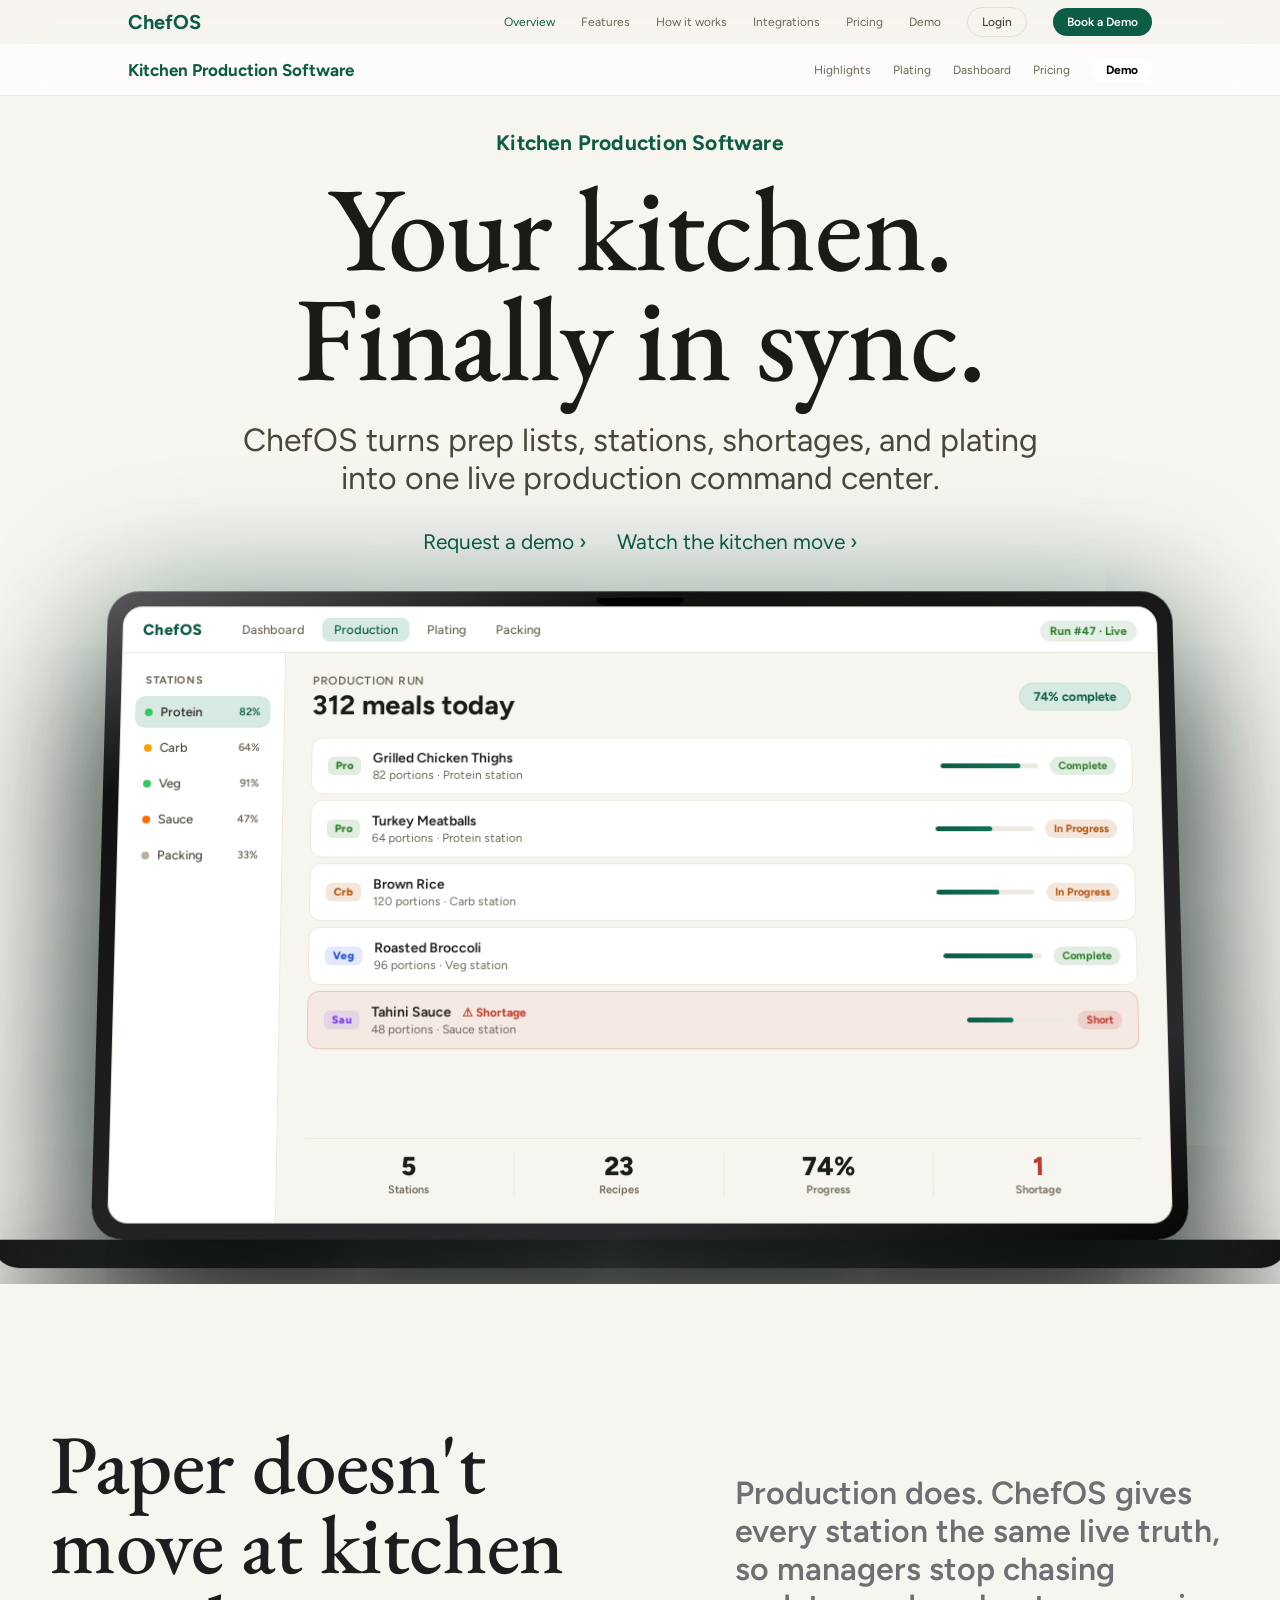
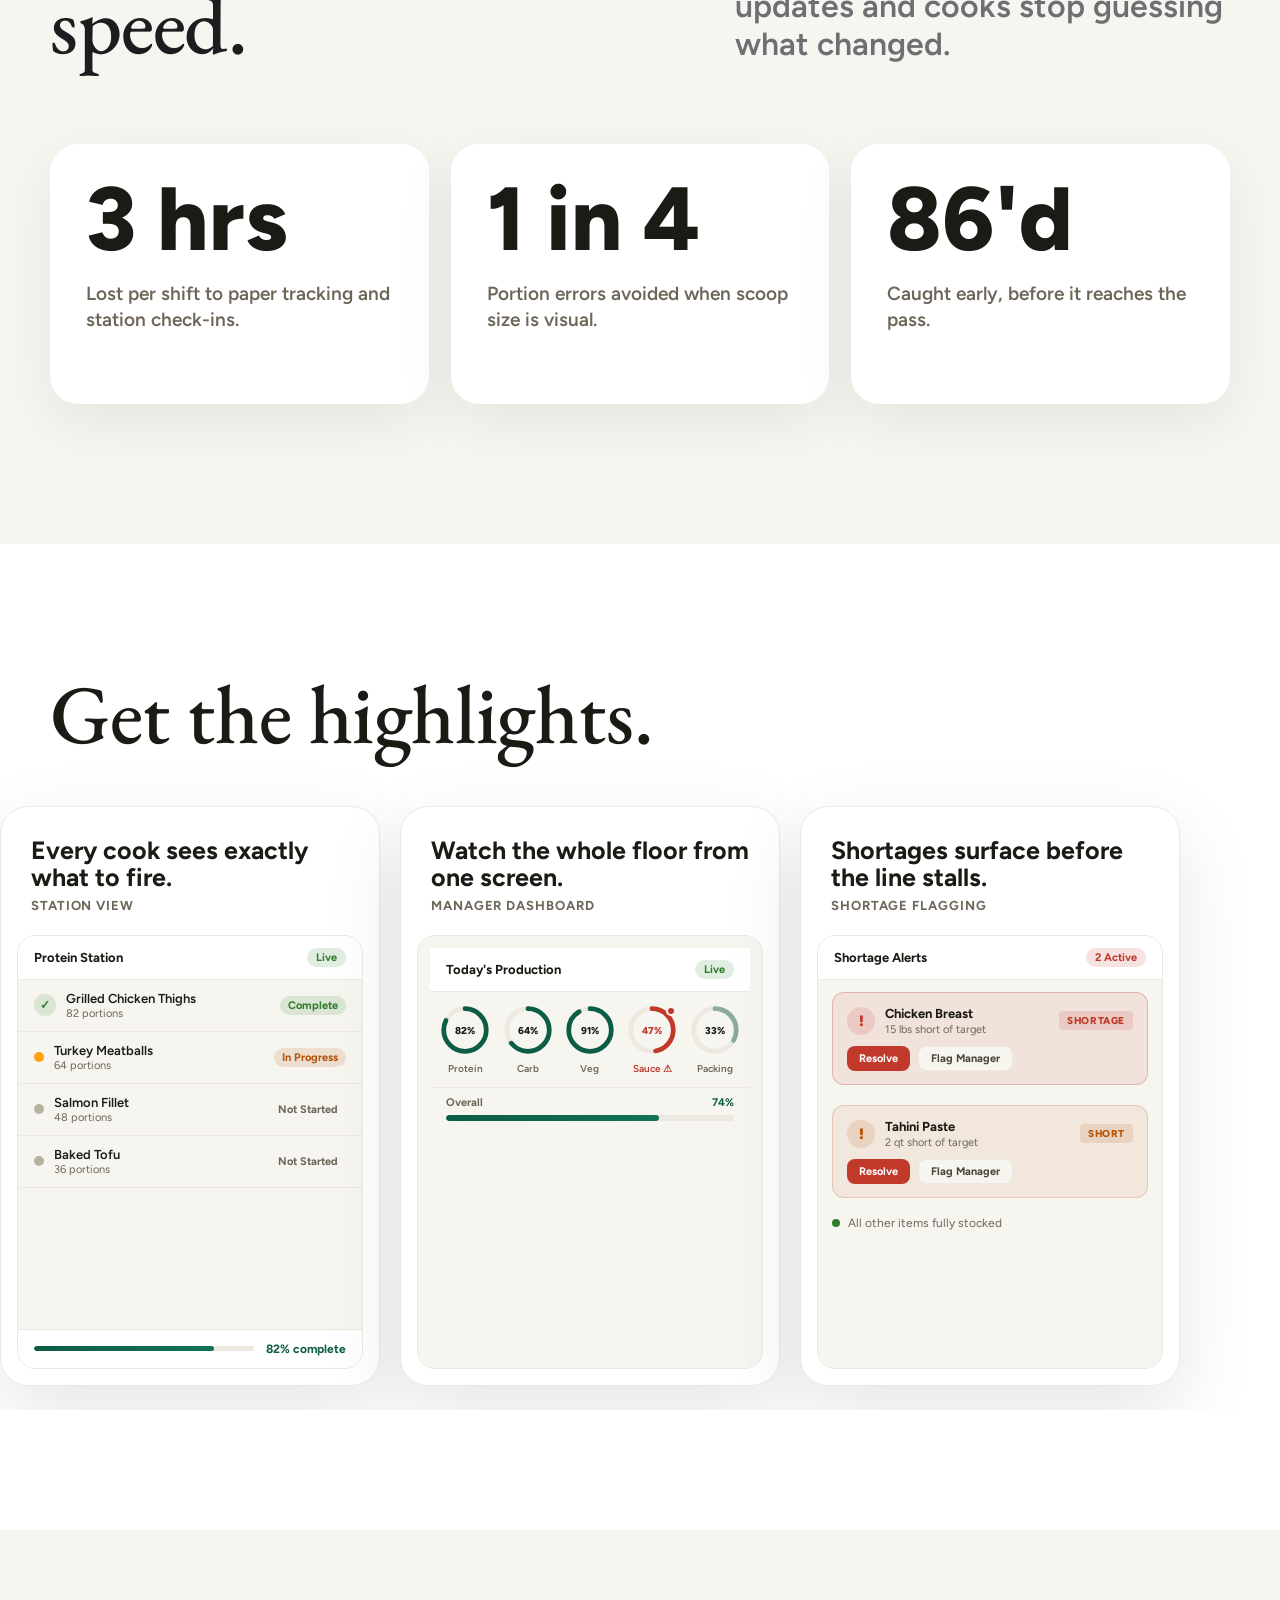
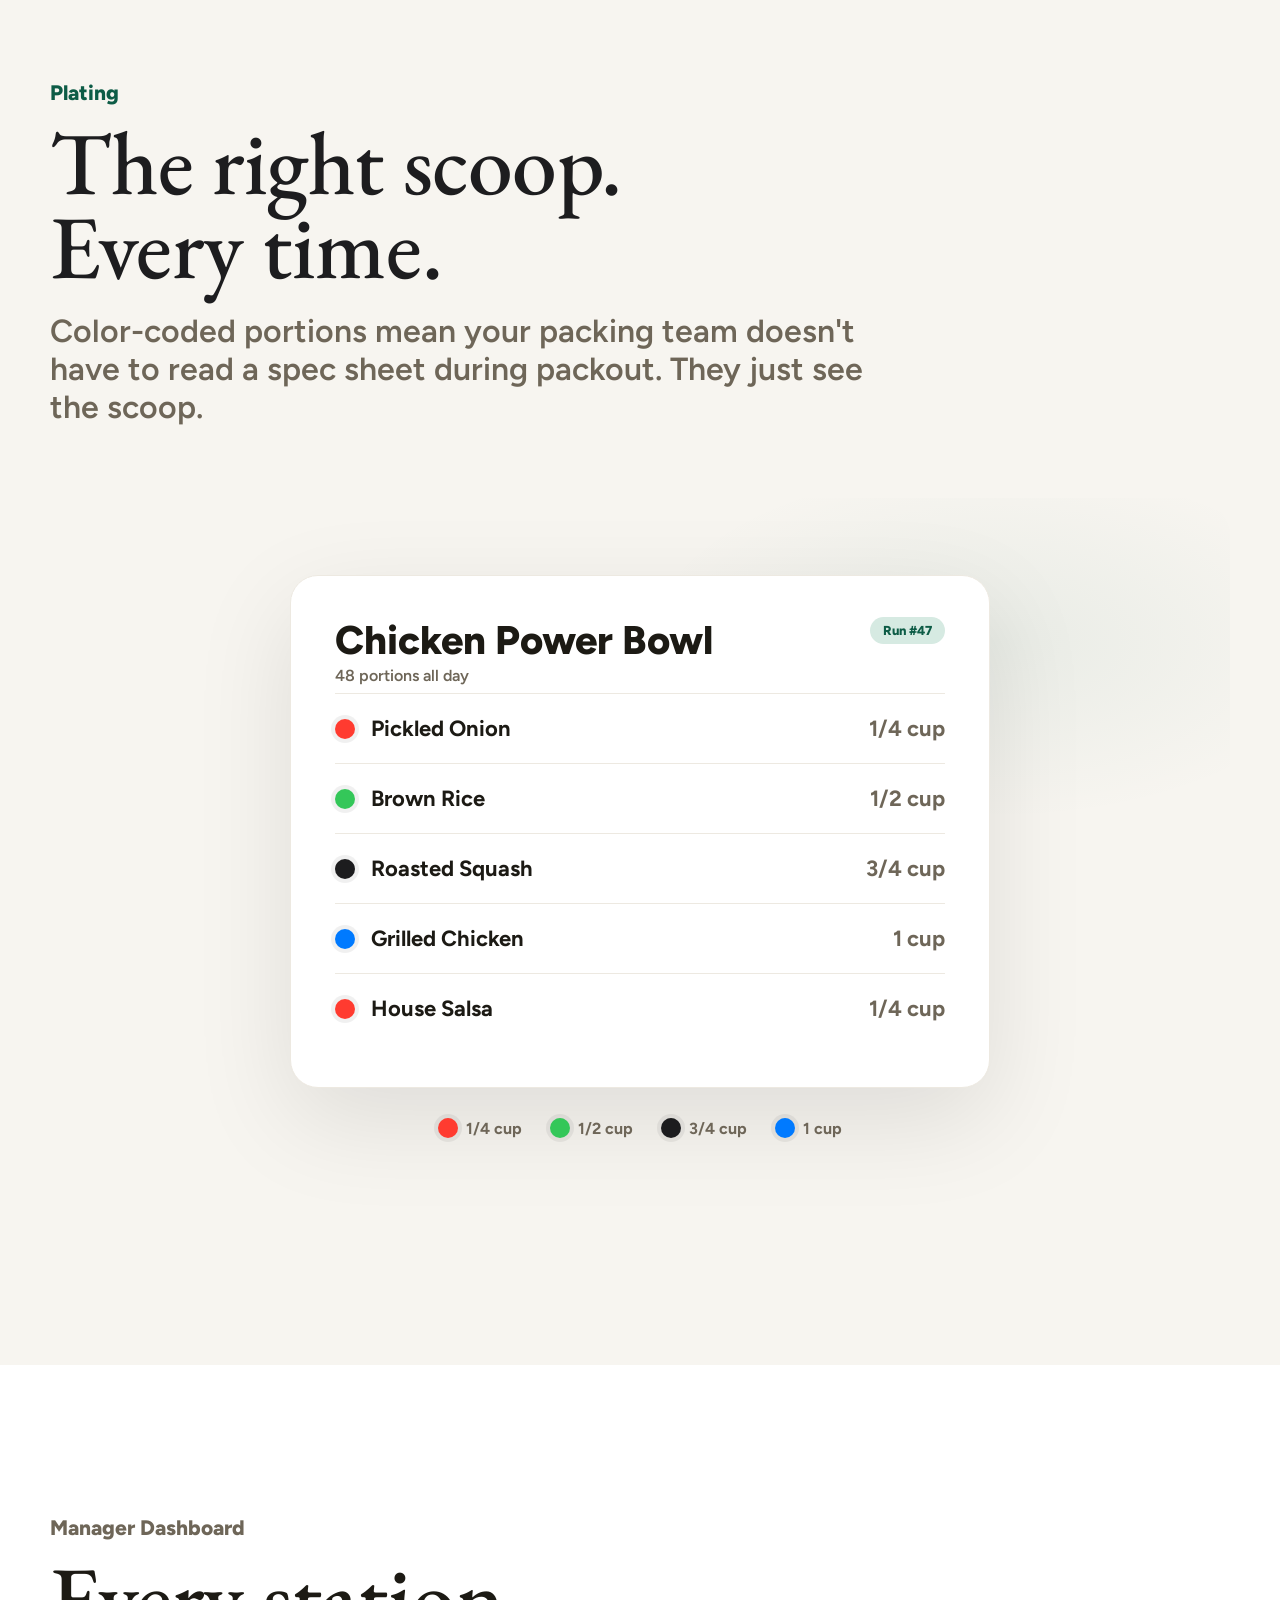
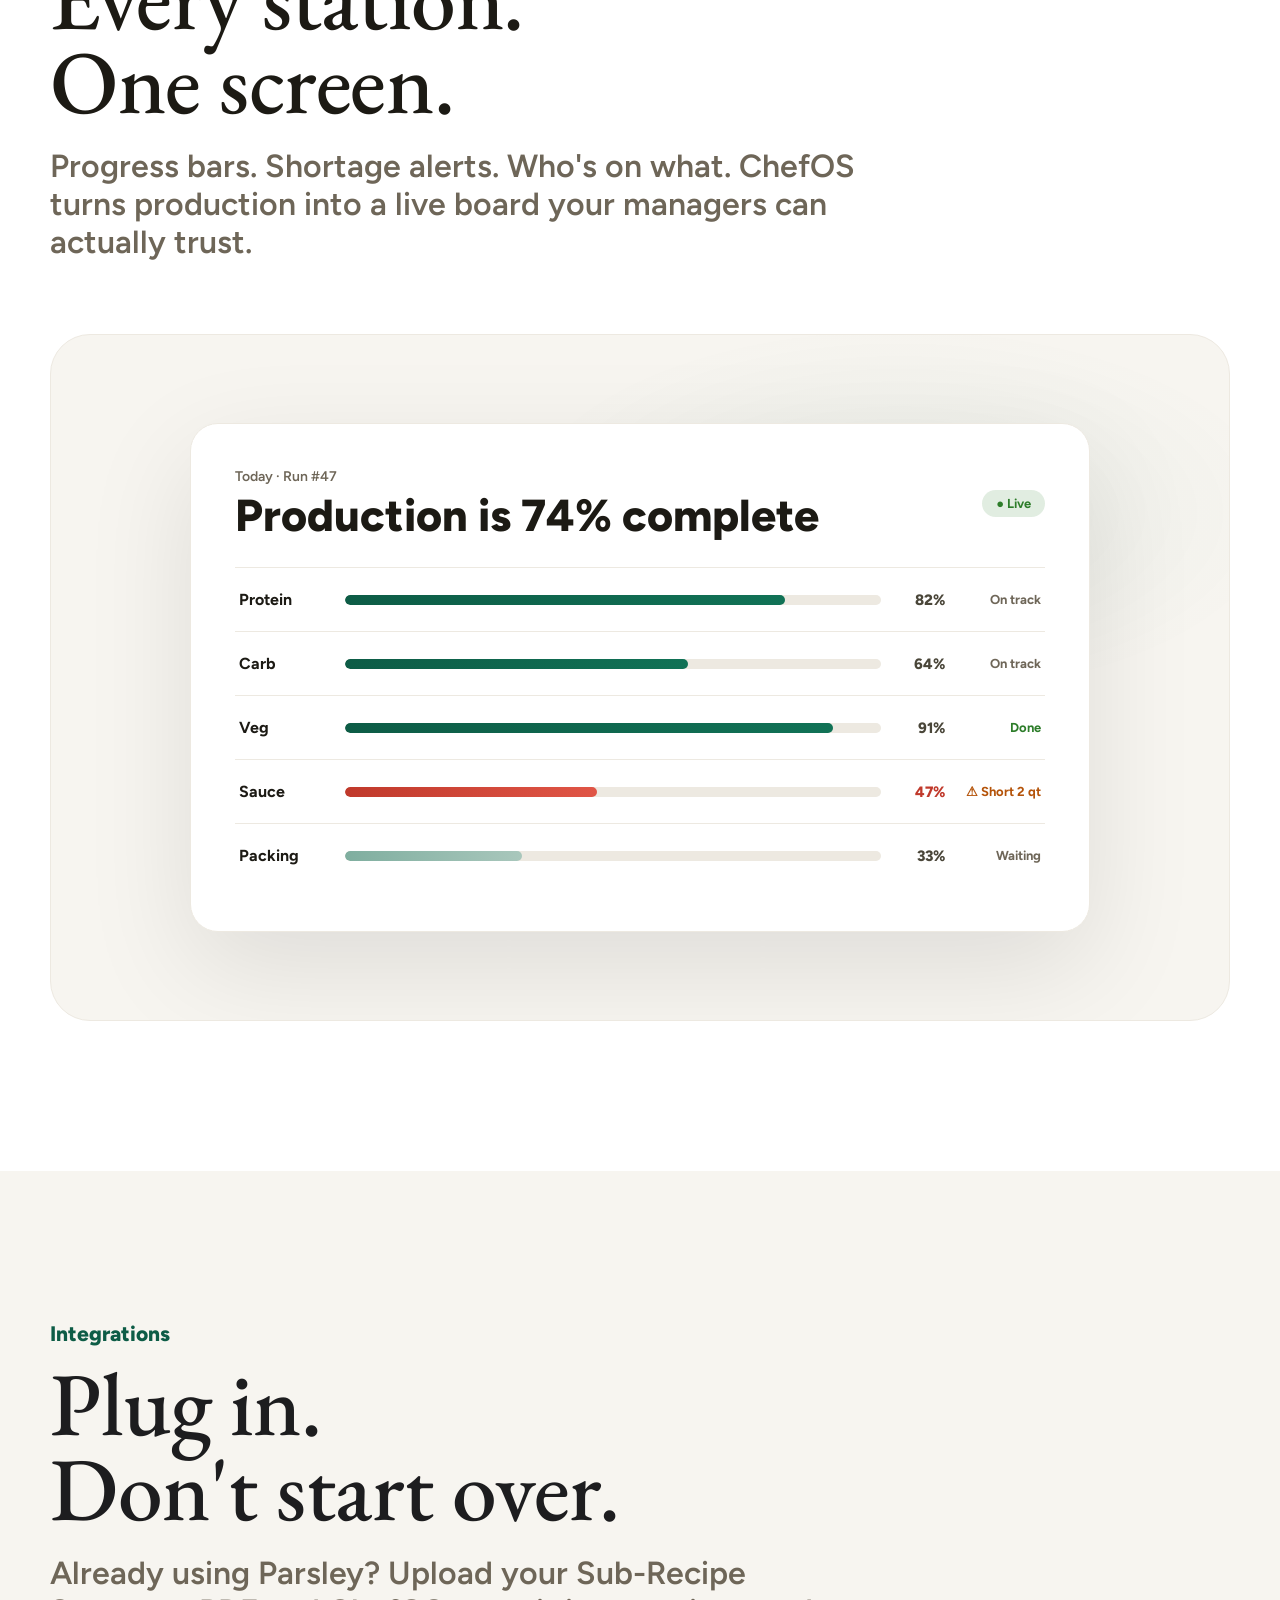
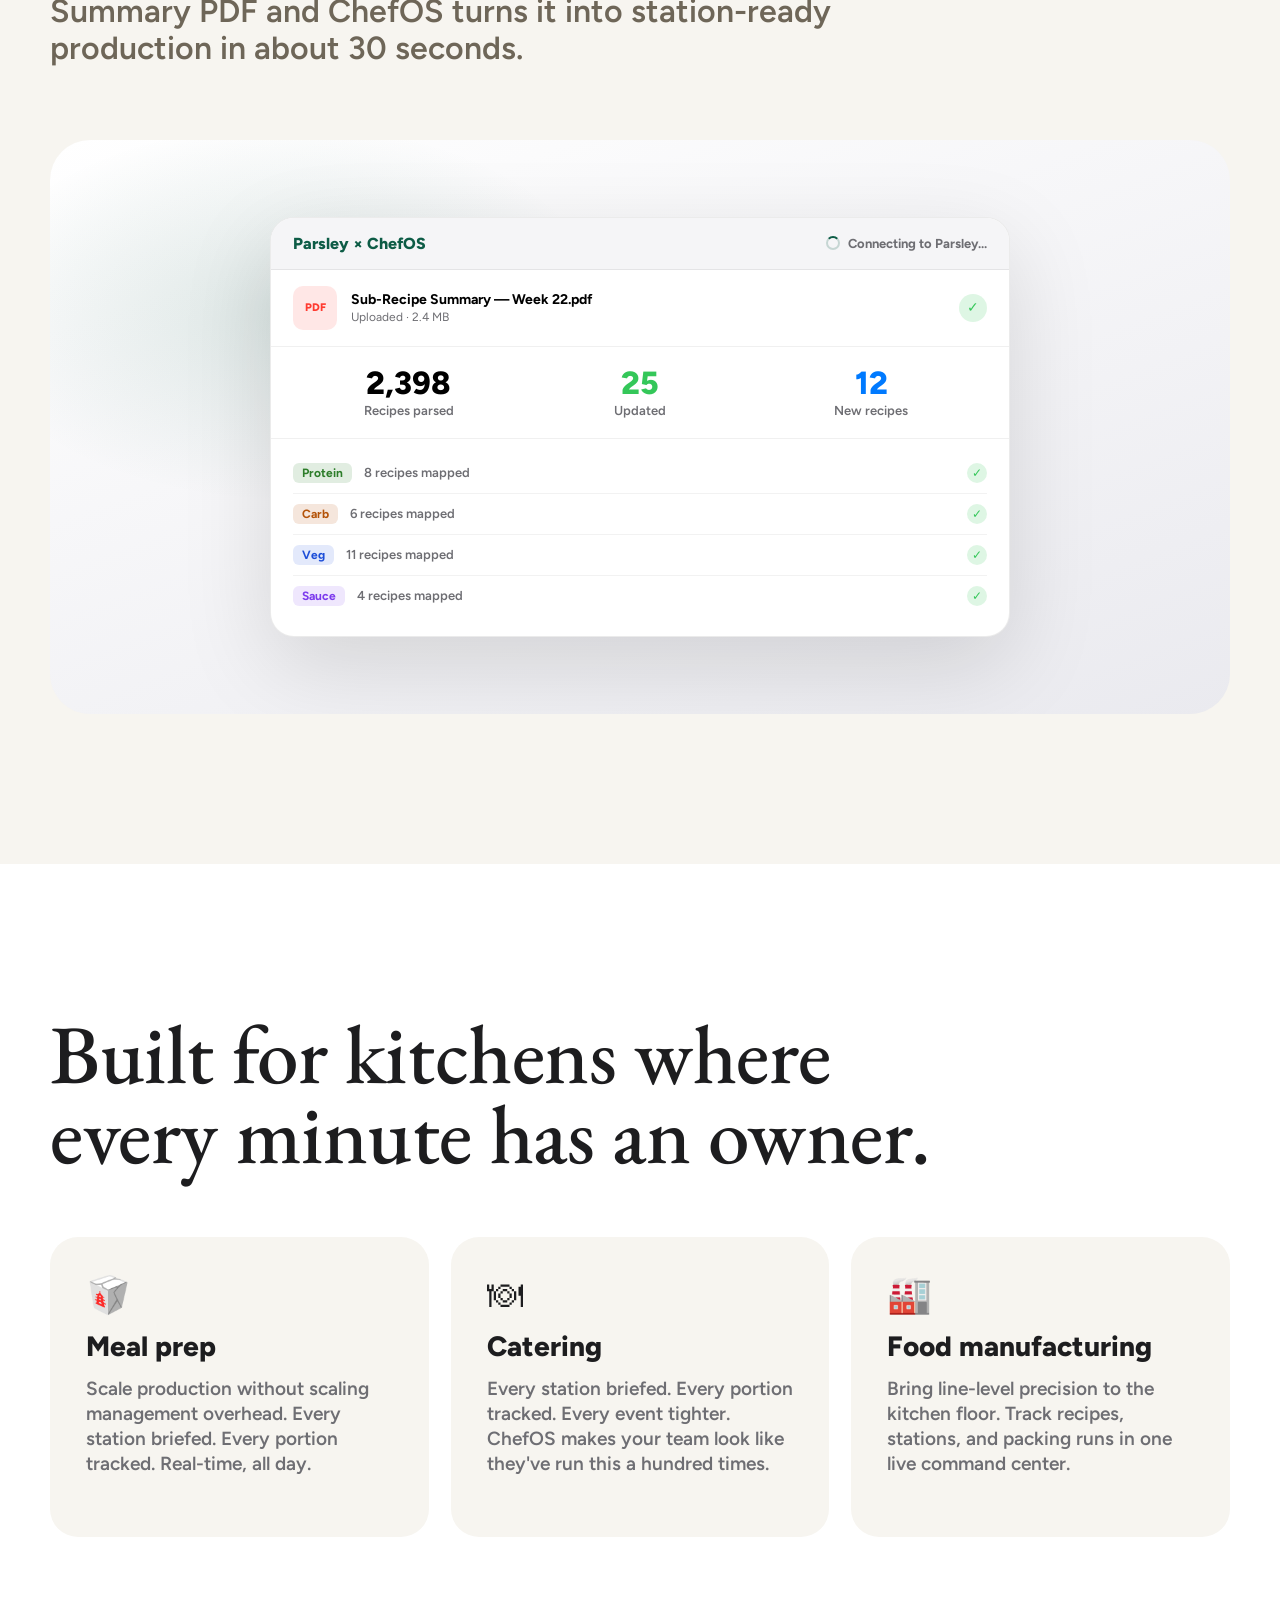
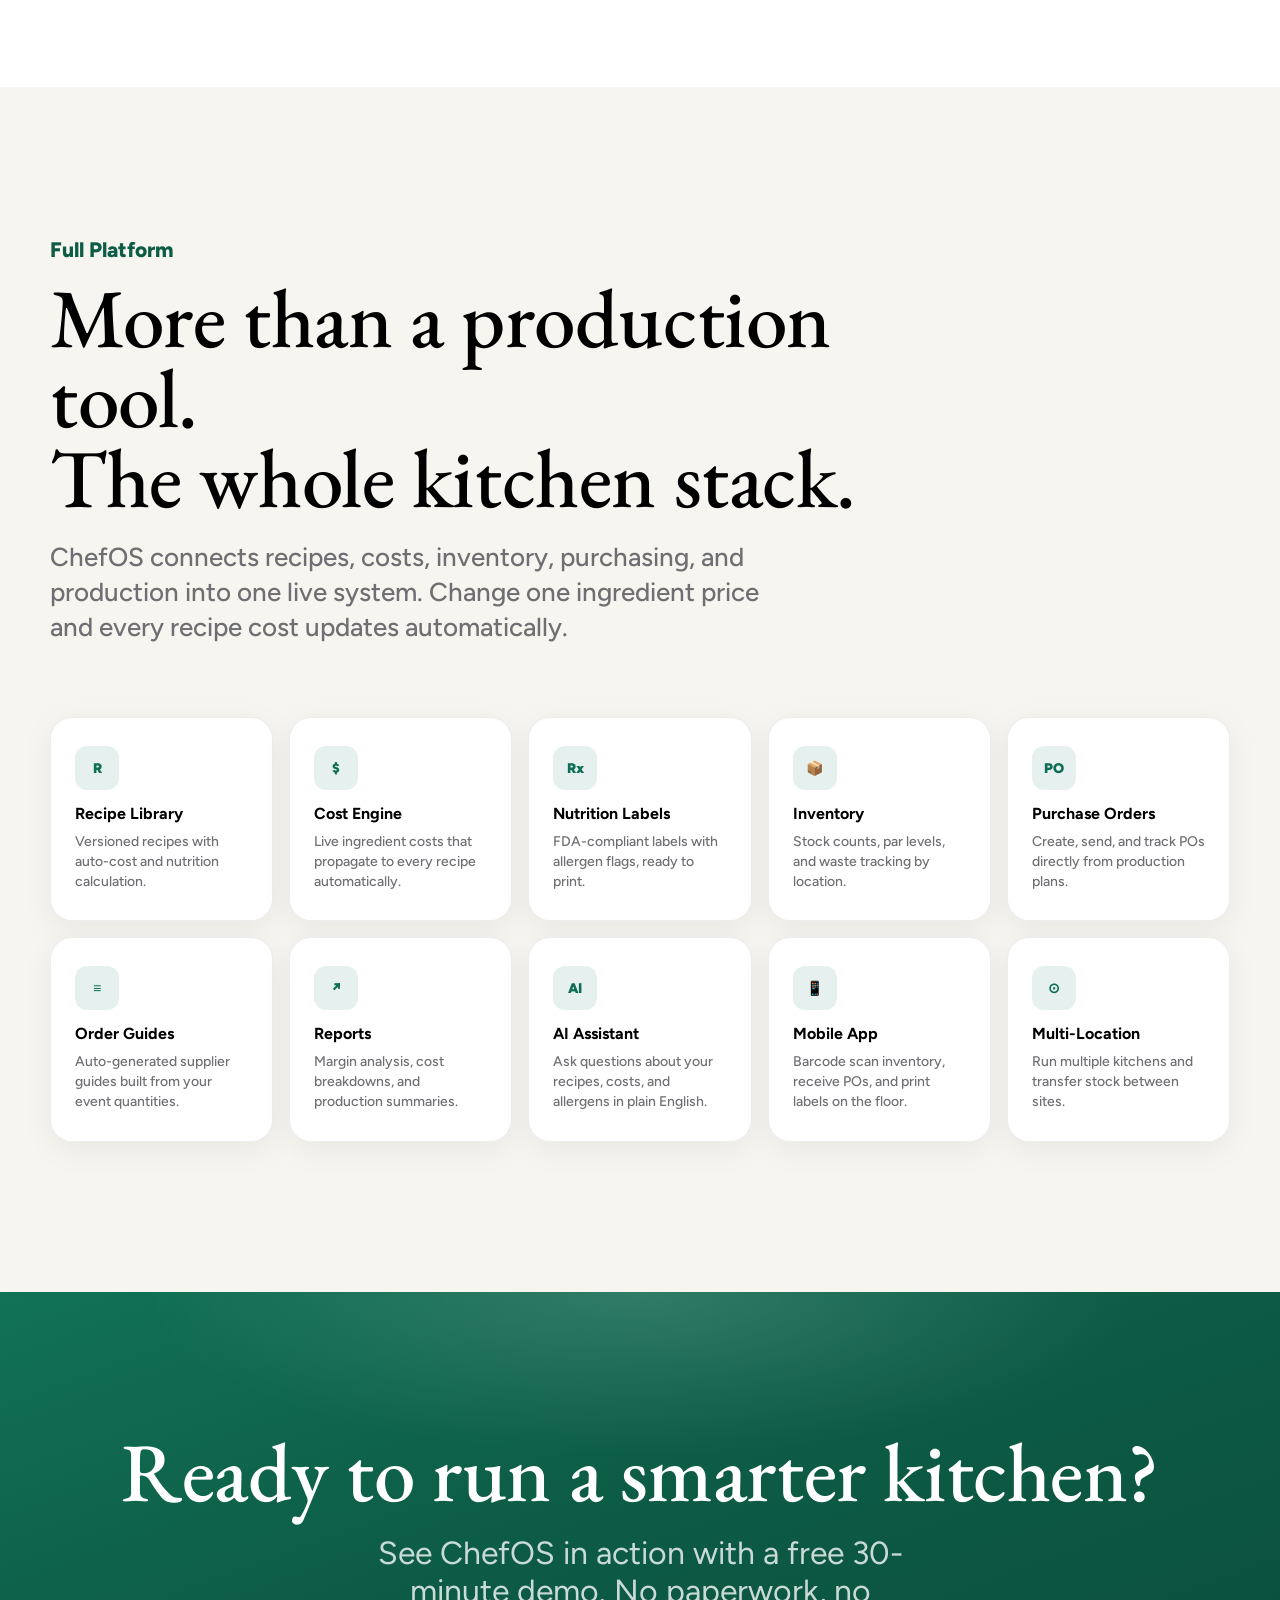
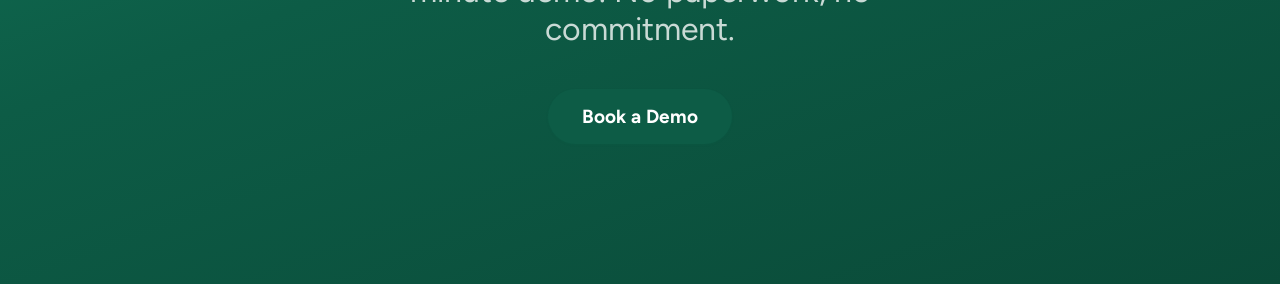
==== commit 10233e4b: "Add full feature coverage + WisprFlow-inspired design (EB Garamond headings, Figtree body) Co-Author" ====
--- a/index.html
+++ b/index.html
@@ -26,10 +26,11 @@
 
 .platform-header h2 {
   margin: 0;
+  font-family: 'EB Garamond', Georgia, serif;
   font-size: clamp(48px, 6.5vw, 88px);
   line-height: 0.96;
-  font-weight: 800;
-  letter-spacing: -0.01em;
+  font-weight: 500;
+  letter-spacing: -0.005em;
   color: #000;
 }
 
--- a/styles.css
+++ b/styles.css
@@ -1,3 +1,5 @@
+@import url('https://fonts.googleapis.com/css2?family=EB+Garamond:ital,wght@0,400;0,500;0,600;1,400;1,500;1,600&family=Figtree:wght@400;500;600;700;800&display=swap');
+
 /* ============================================================
    VARIABLES & RESET
    ============================================================ */
@@ -16,7 +18,8 @@
   --scoop-green: #34C759;
   --scoop-black: #1C1C1E;
   --scoop-blue: #007AFF;
-  --font: -apple-system, BlinkMacSystemFont, "SF Pro Display", "SF Pro Text", sans-serif;
+  --font: 'Figtree', -apple-system, BlinkMacSystemFont, "SF Pro Display", "SF Pro Text", sans-serif;
+  --font-serif: 'EB Garamond', Georgia, 'Times New Roman', serif;
   --radius-card: 28px;
   --ease: cubic-bezier(0.4, 0, 0.2, 1);
 }
@@ -259,10 +262,11 @@
 
 .apple-hero h1 {
   margin: 0;
+  font-family: var(--font-serif);
   font-size: clamp(58px, 9.5vw, 120px);
   line-height: 0.92;
-  font-weight: 800;
-  letter-spacing: -0.02em;
+  font-weight: 500;
+  letter-spacing: -0.01em;
   color: var(--color-ink);
 }
 
@@ -668,10 +672,11 @@
 
 .apple-copy-grid h2 {
   margin: 0;
+  font-family: var(--font-serif);
   font-size: clamp(48px, 6.5vw, 88px);
   line-height: 0.96;
-  font-weight: 800;
-  letter-spacing: -0.01em;
+  font-weight: 500;
+  letter-spacing: -0.005em;
 }
 
 .apple-copy-grid p {
@@ -726,10 +731,11 @@
 
 .apple-highlights h2 {
   margin: 0;
+  font-family: var(--font-serif);
   font-size: clamp(48px, 6.5vw, 88px);
   line-height: 0.96;
-  font-weight: 800;
-  letter-spacing: -0.01em;
+  font-weight: 500;
+  letter-spacing: -0.005em;
   color: var(--color-ink);
 }
 
@@ -1349,10 +1355,11 @@
 
 .feature-lockup h2 {
   margin: 0;
+  font-family: var(--font-serif);
   font-size: clamp(48px, 7vw, 92px);
   line-height: 0.94;
-  font-weight: 800;
-  letter-spacing: -0.01em;
+  font-weight: 500;
+  letter-spacing: -0.005em;
 }
 
 .feature-lockup span {
@@ -1796,10 +1803,11 @@
 
 .operator-section h2 {
   margin: 0;
+  font-family: var(--font-serif);
   font-size: clamp(48px, 6.5vw, 88px);
   line-height: 0.96;
-  font-weight: 800;
-  letter-spacing: -0.01em;
+  font-weight: 500;
+  letter-spacing: -0.005em;
   max-width: 920px;
 }
 
@@ -1851,10 +1859,11 @@
 
 .apple-final-cta h2 {
   margin: 0;
+  font-family: var(--font-serif);
   font-size: clamp(48px, 6.5vw, 88px);
   line-height: 0.96;
-  font-weight: 800;
-  letter-spacing: -0.01em;
+  font-weight: 500;
+  letter-spacing: -0.005em;
 }
 
 .apple-final-cta p {
@@ -1912,9 +1921,9 @@
 .section.light { color: var(--color-ink); background: #fff; }
 .section.soft { background: var(--color-gray-apple); }
 .eyebrow { margin: 0 0 14px; color: var(--color-teal); font-size: 19px; font-weight: 700; }
-.headline-xl { margin: 0; font-size: clamp(50px, 8.8vw, 112px); line-height: 0.94; font-weight: 700; }
-.headline-lg { margin: 0; font-size: clamp(44px, 6.7vw, 88px); line-height: 0.96; font-weight: 700; }
-.headline-md { margin: 0; font-size: clamp(34px, 4vw, 58px); line-height: 1.03; font-weight: 700; }
+.headline-xl { margin: 0; font-family: var(--font-serif); font-size: clamp(50px, 8.8vw, 112px); line-height: 0.94; font-weight: 500; }
+.headline-lg { margin: 0; font-family: var(--font-serif); font-size: clamp(44px, 6.7vw, 88px); line-height: 0.96; font-weight: 500; }
+.headline-md { margin: 0; font-family: var(--font-serif); font-size: clamp(34px, 4vw, 58px); line-height: 1.03; font-weight: 500; }
 .subhead { max-width: 790px; margin: 22px auto 0; font-size: clamp(22px, 3vw, 34px); line-height: 1.14; font-weight: 400; }
 .body-copy { margin: 24px 0 0; color: #6e6e73; font-size: 21px; line-height: 1.45; }
 .dark .body-copy { color: rgba(255,255,255,0.68); }
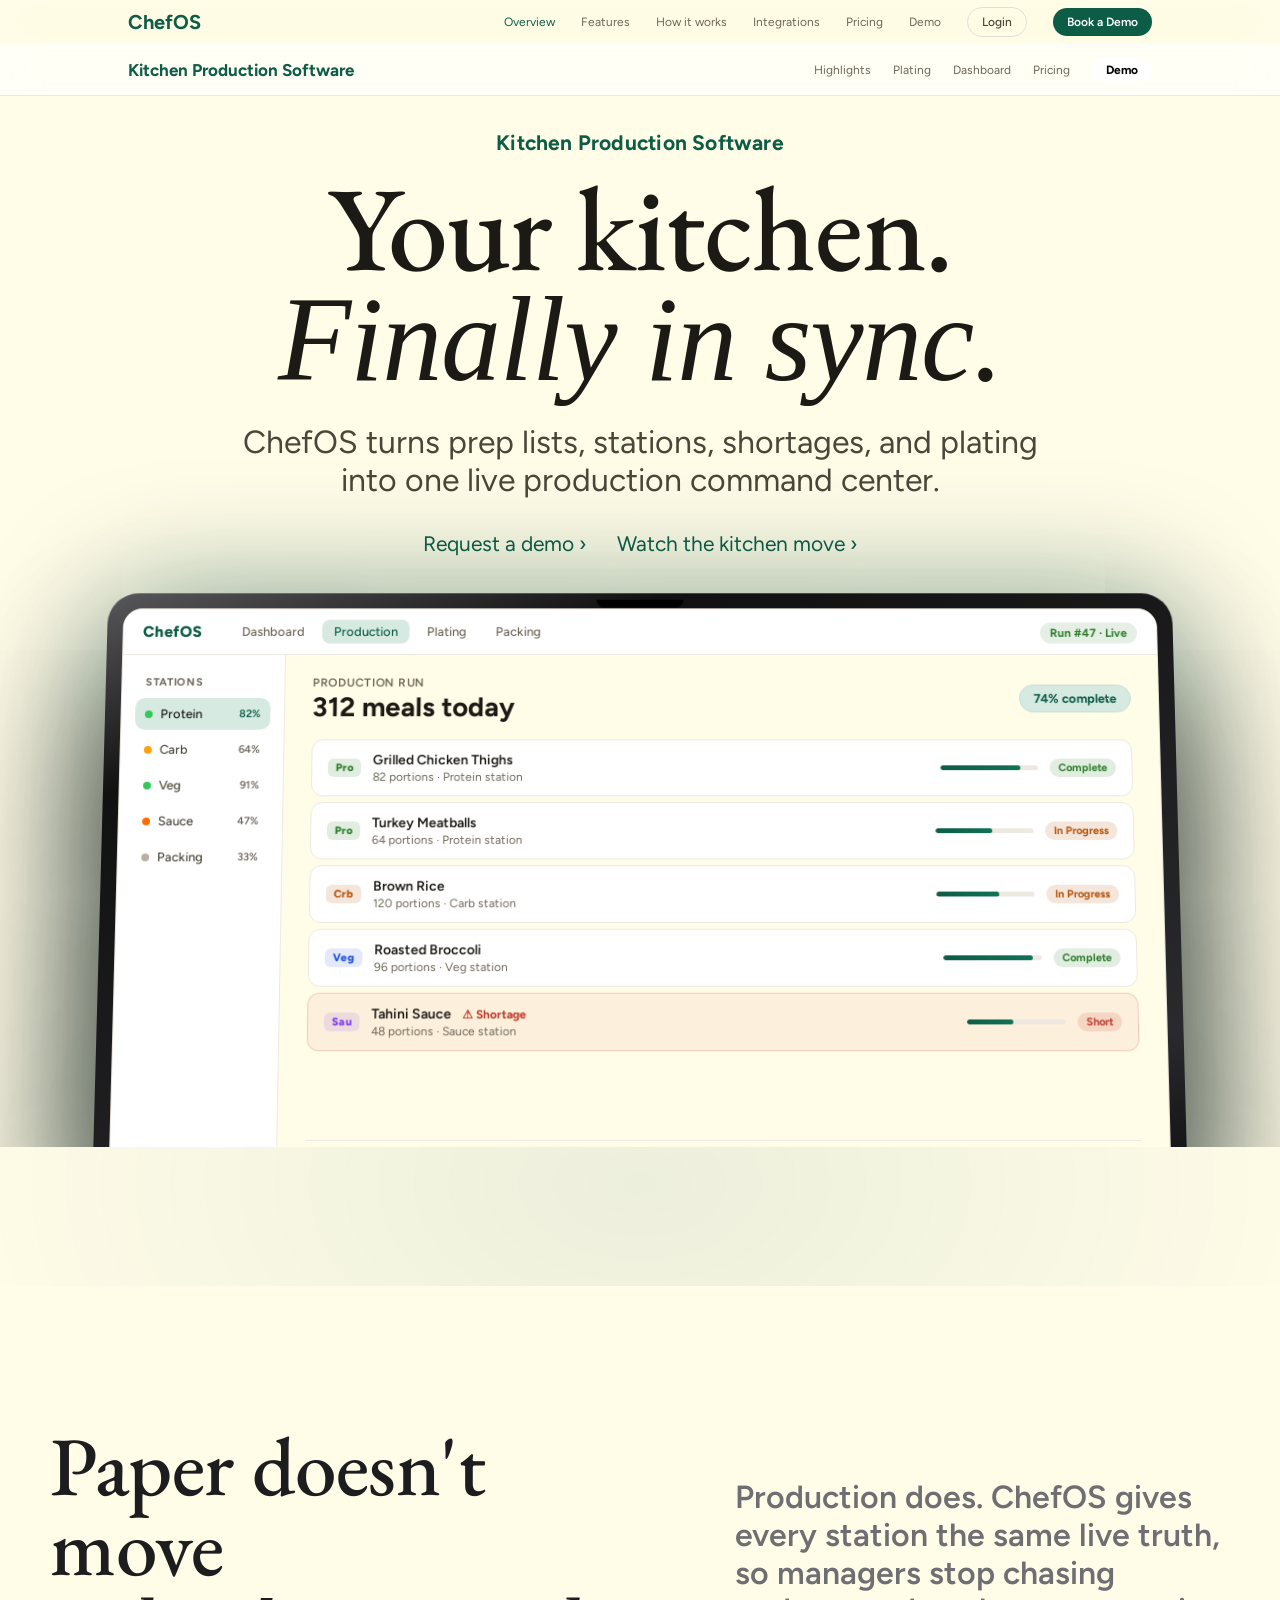
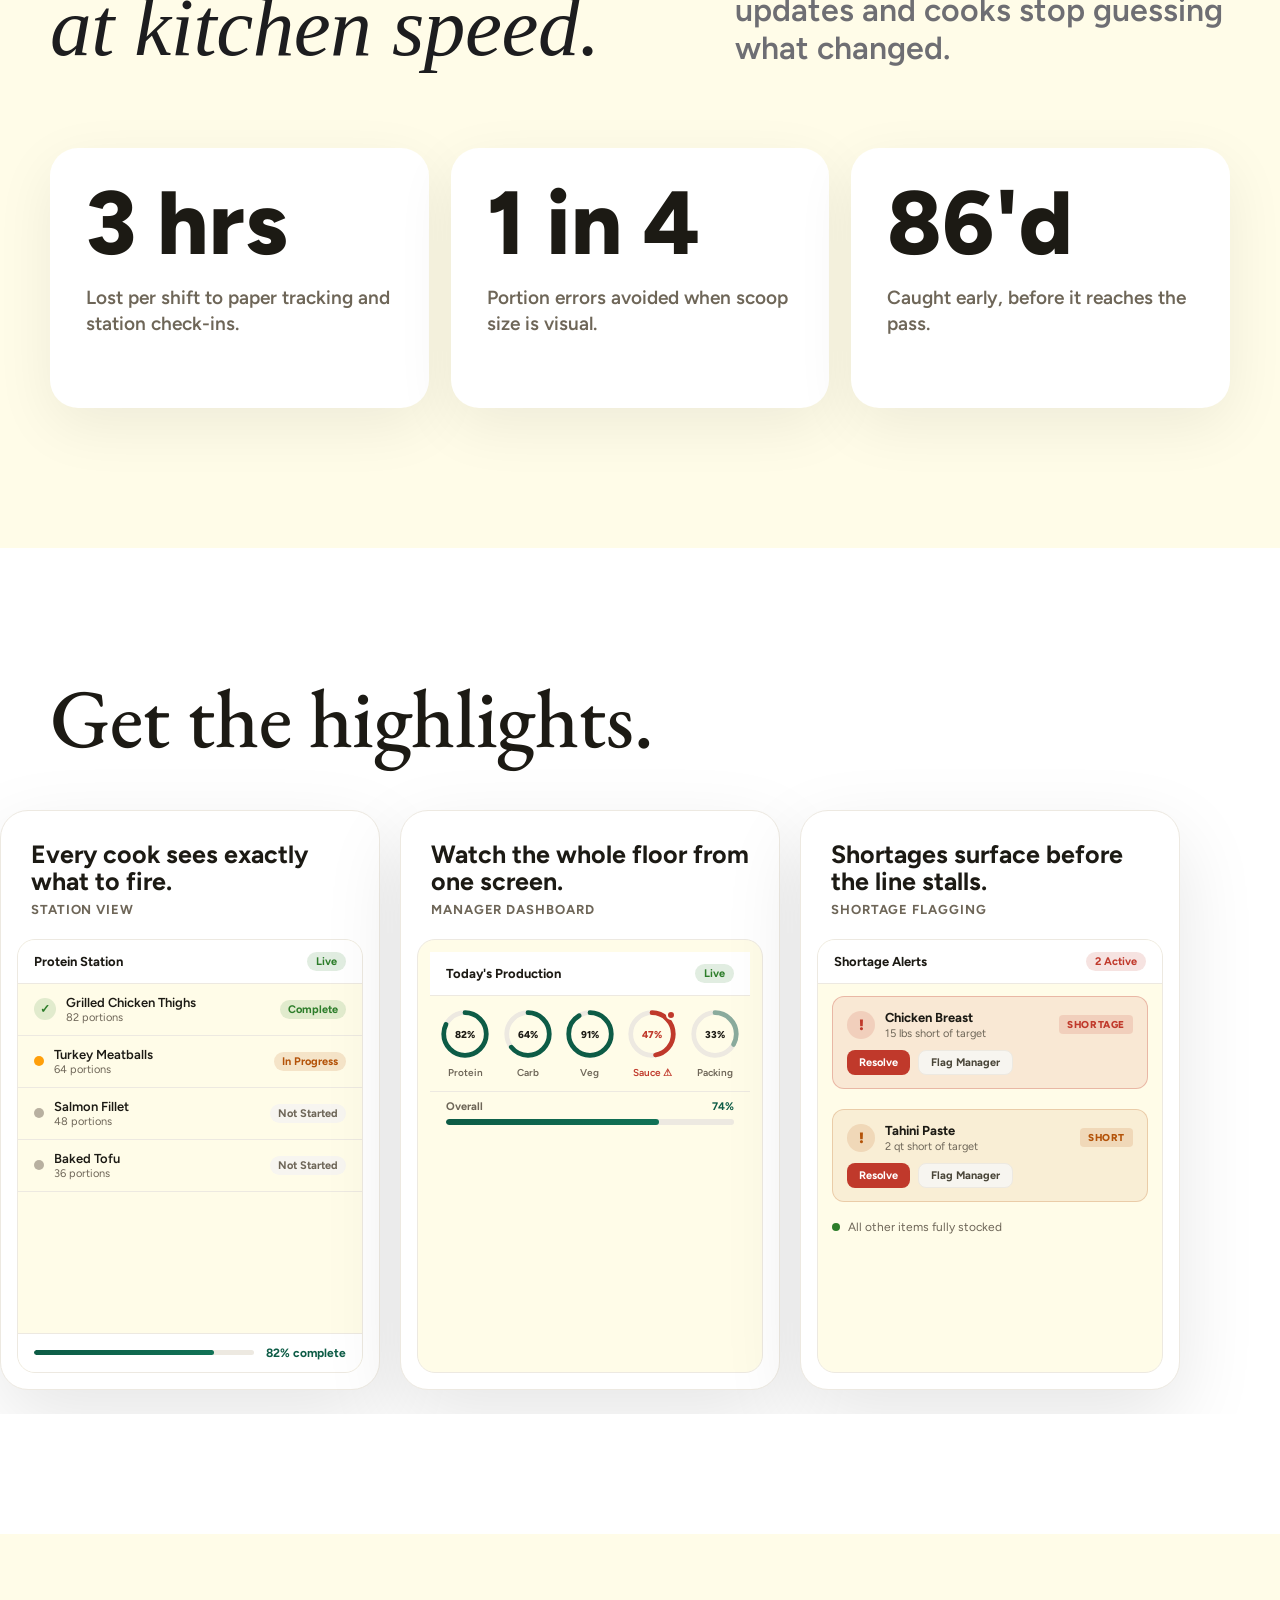
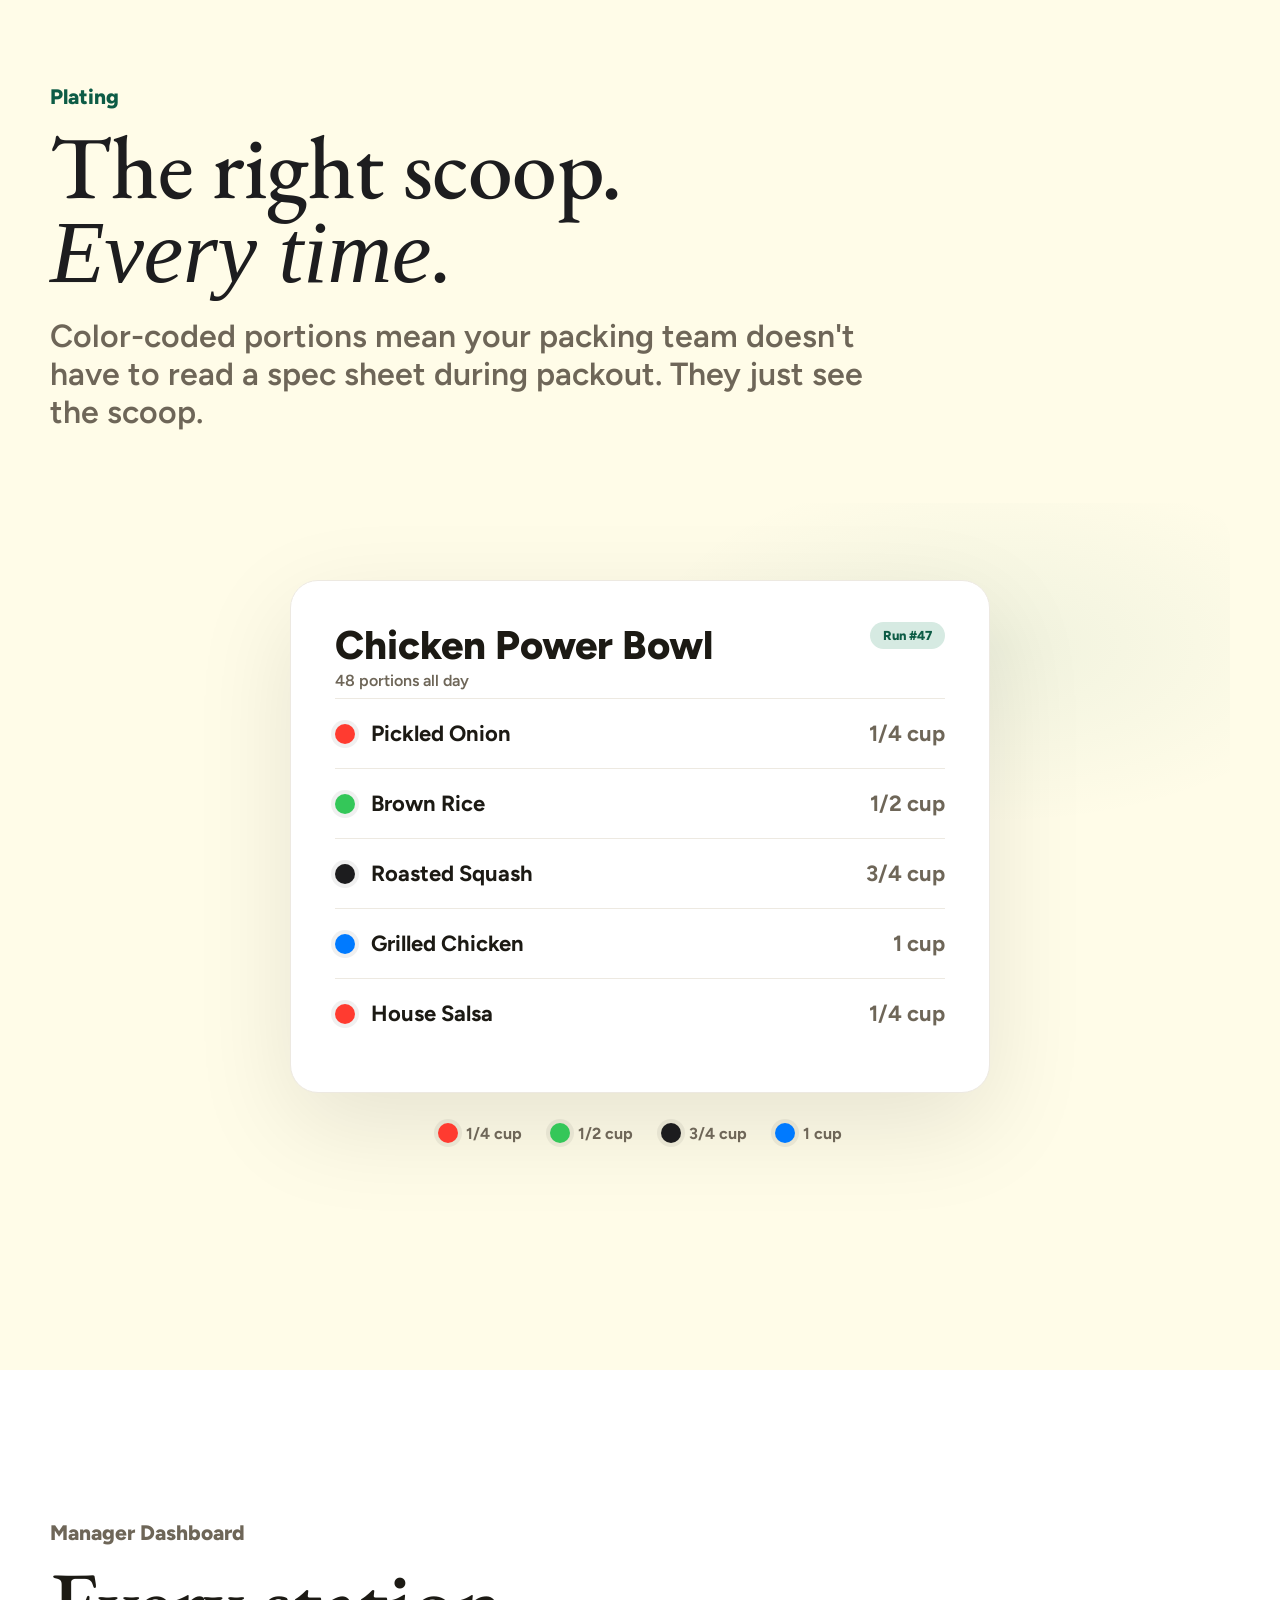
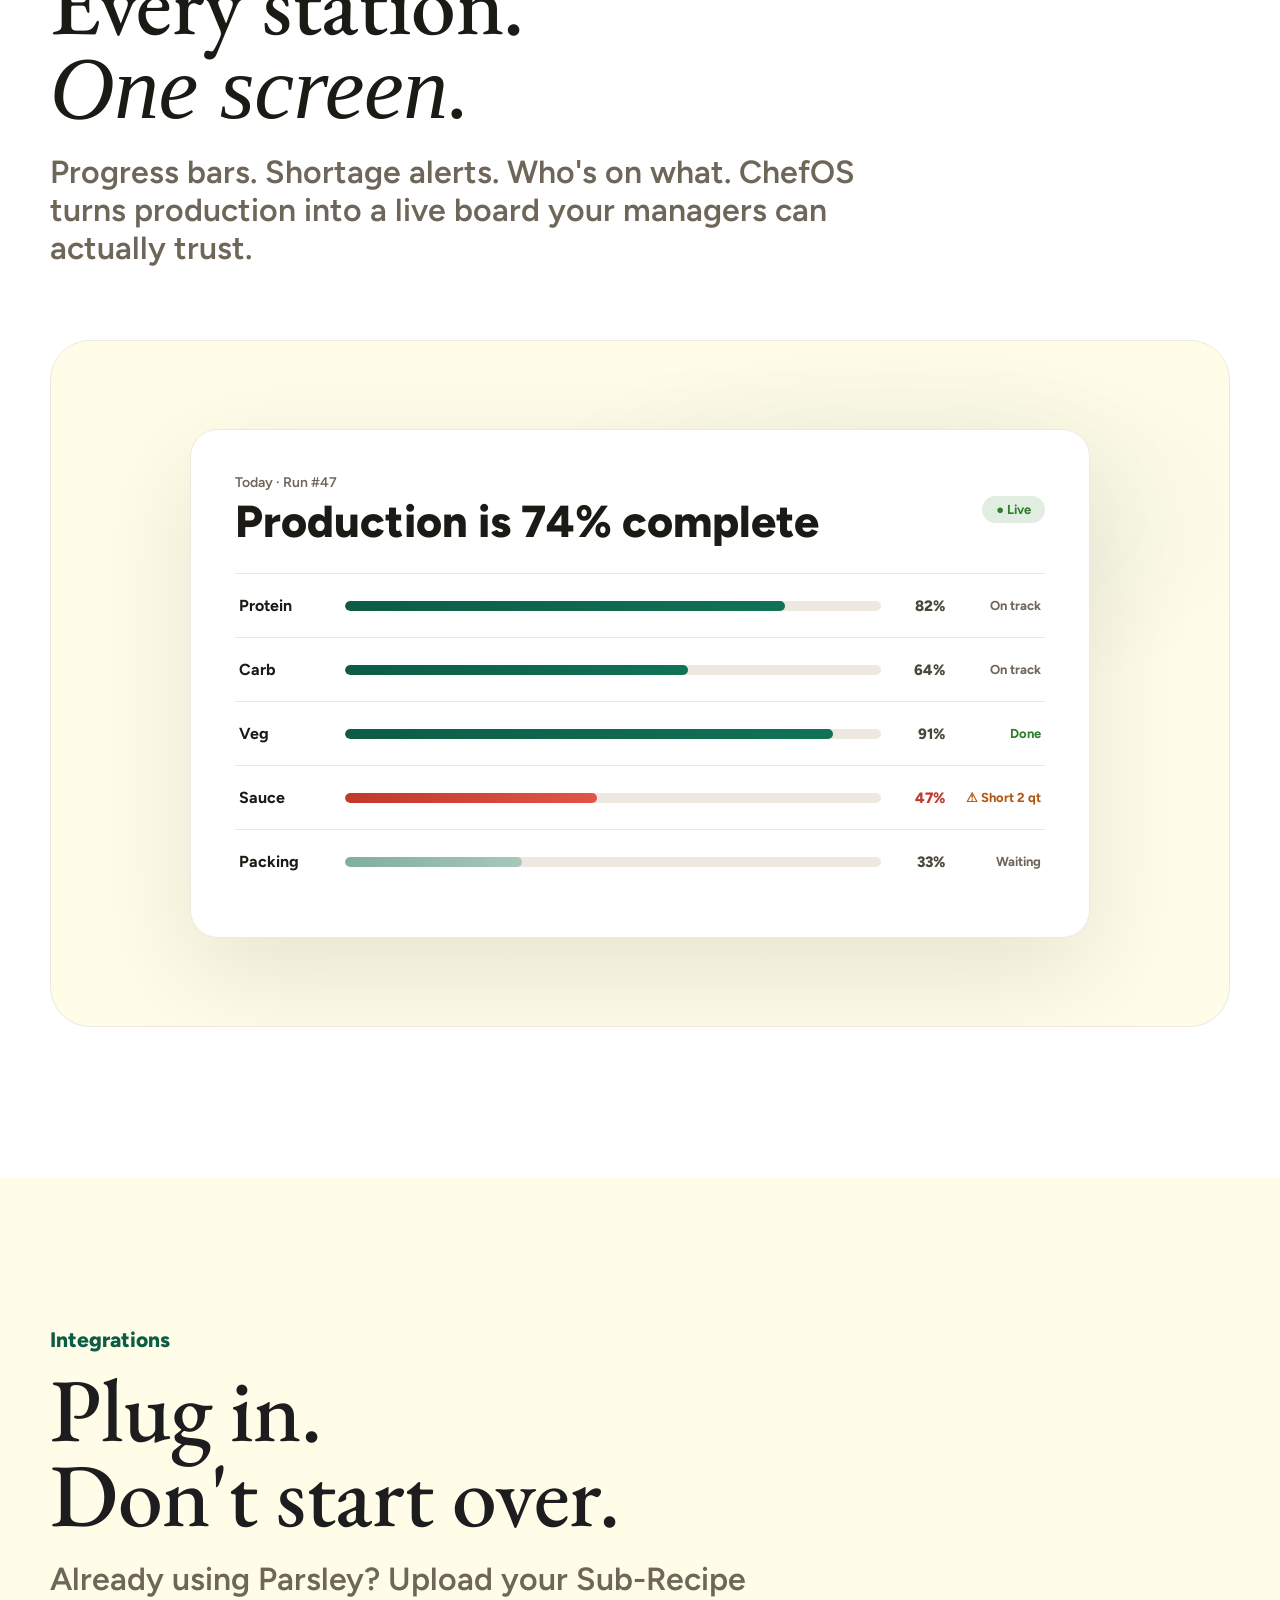
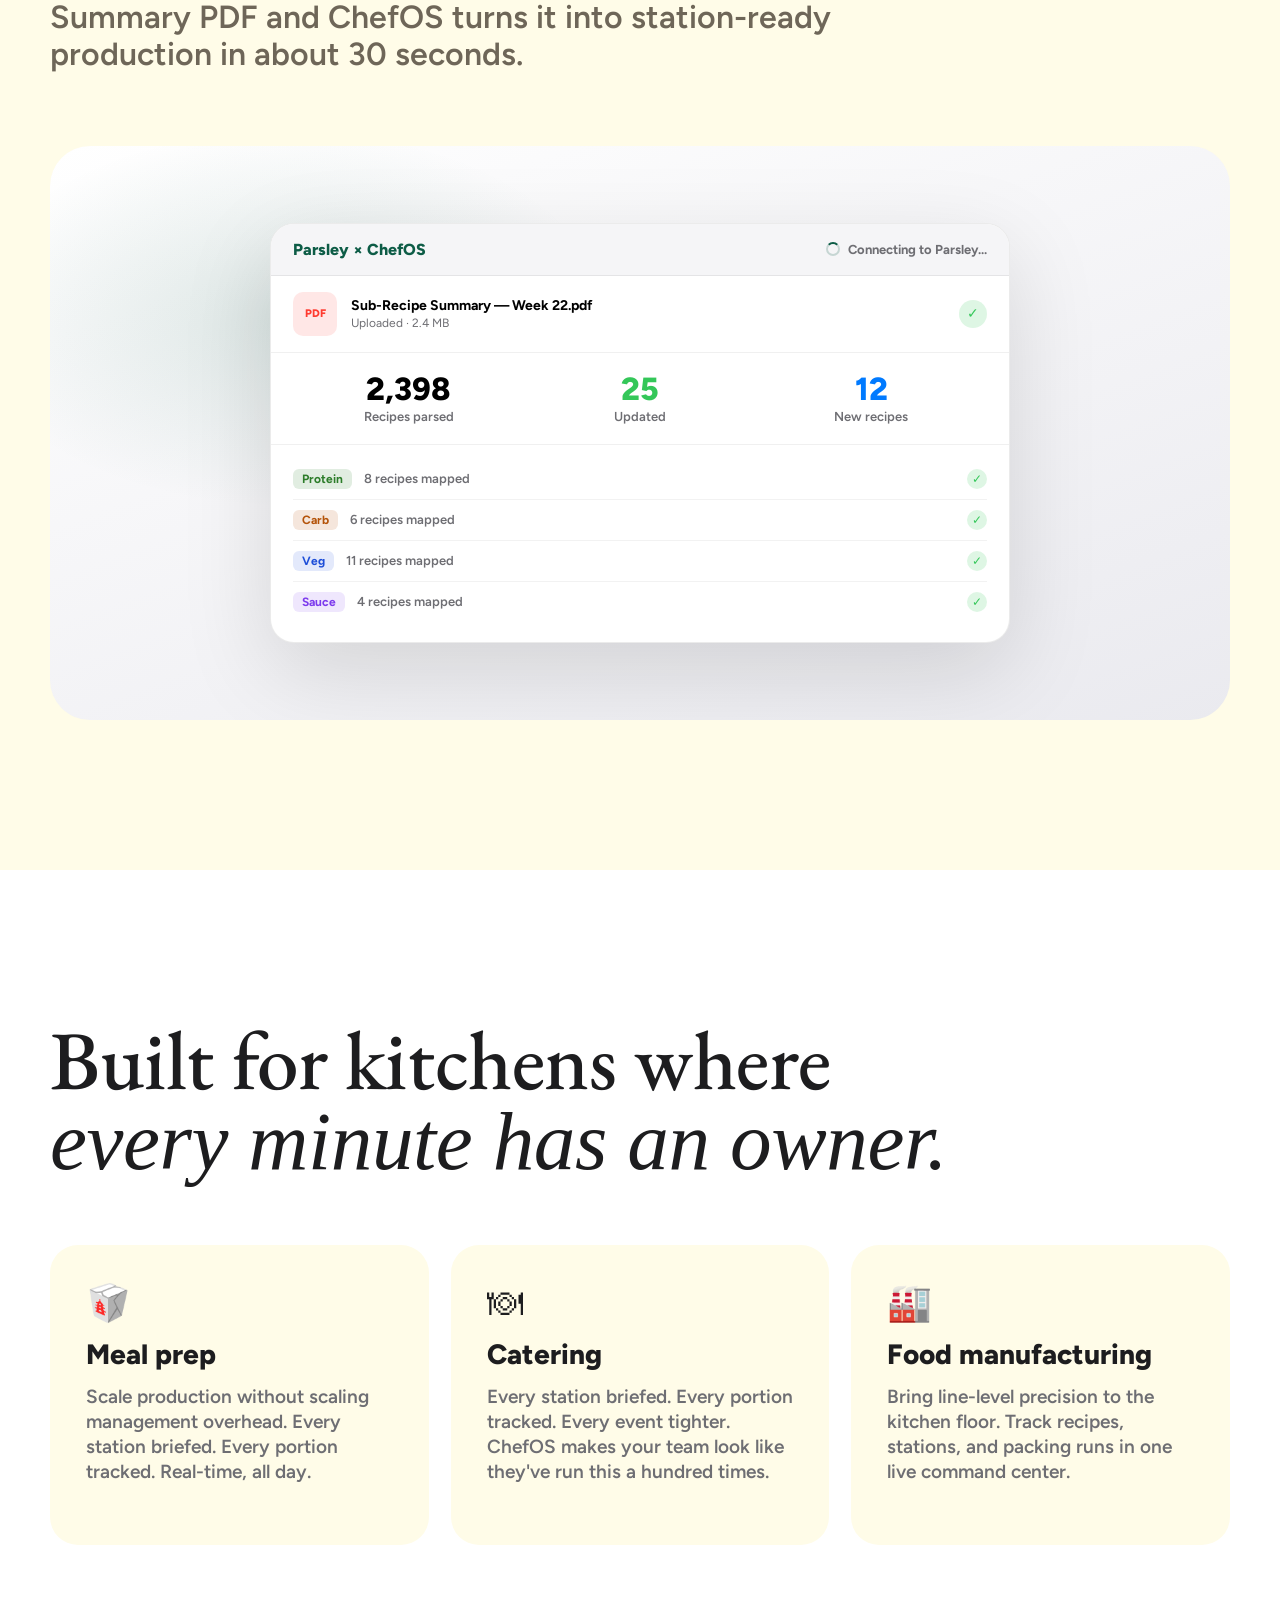
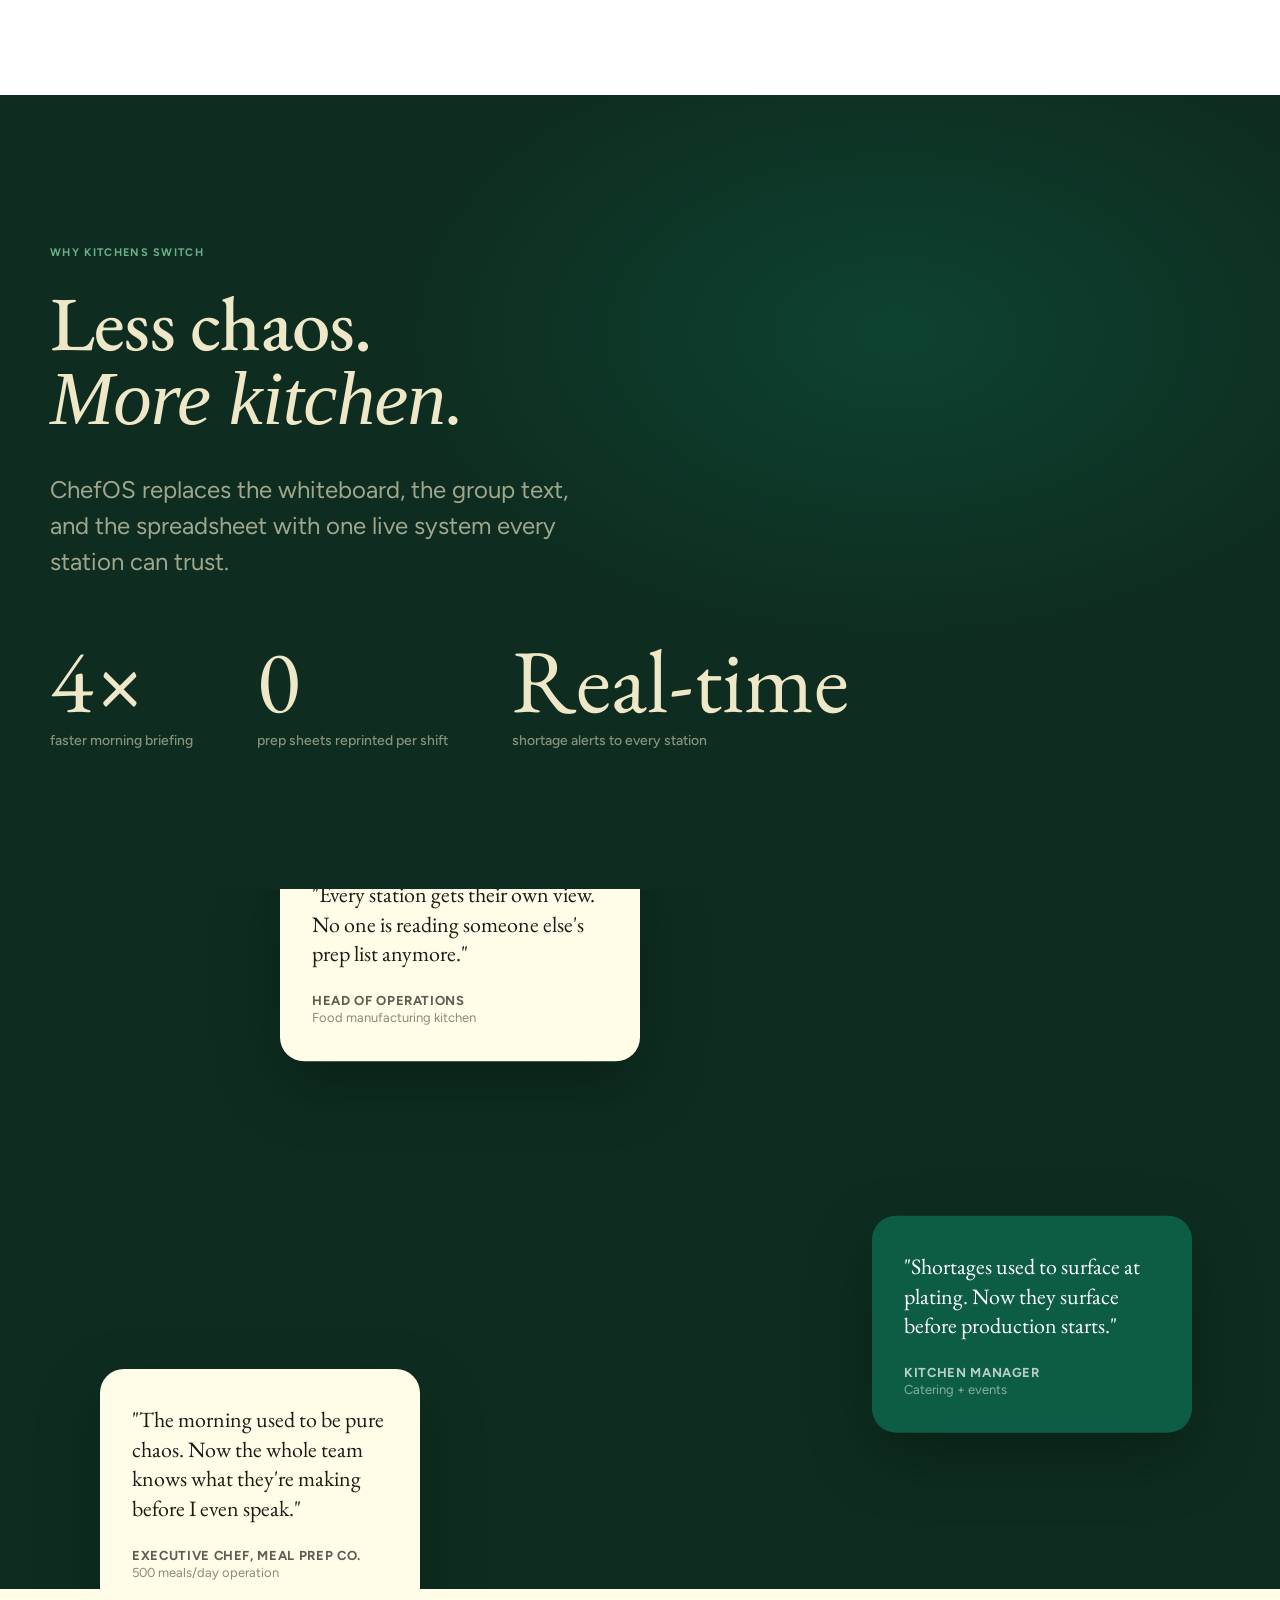
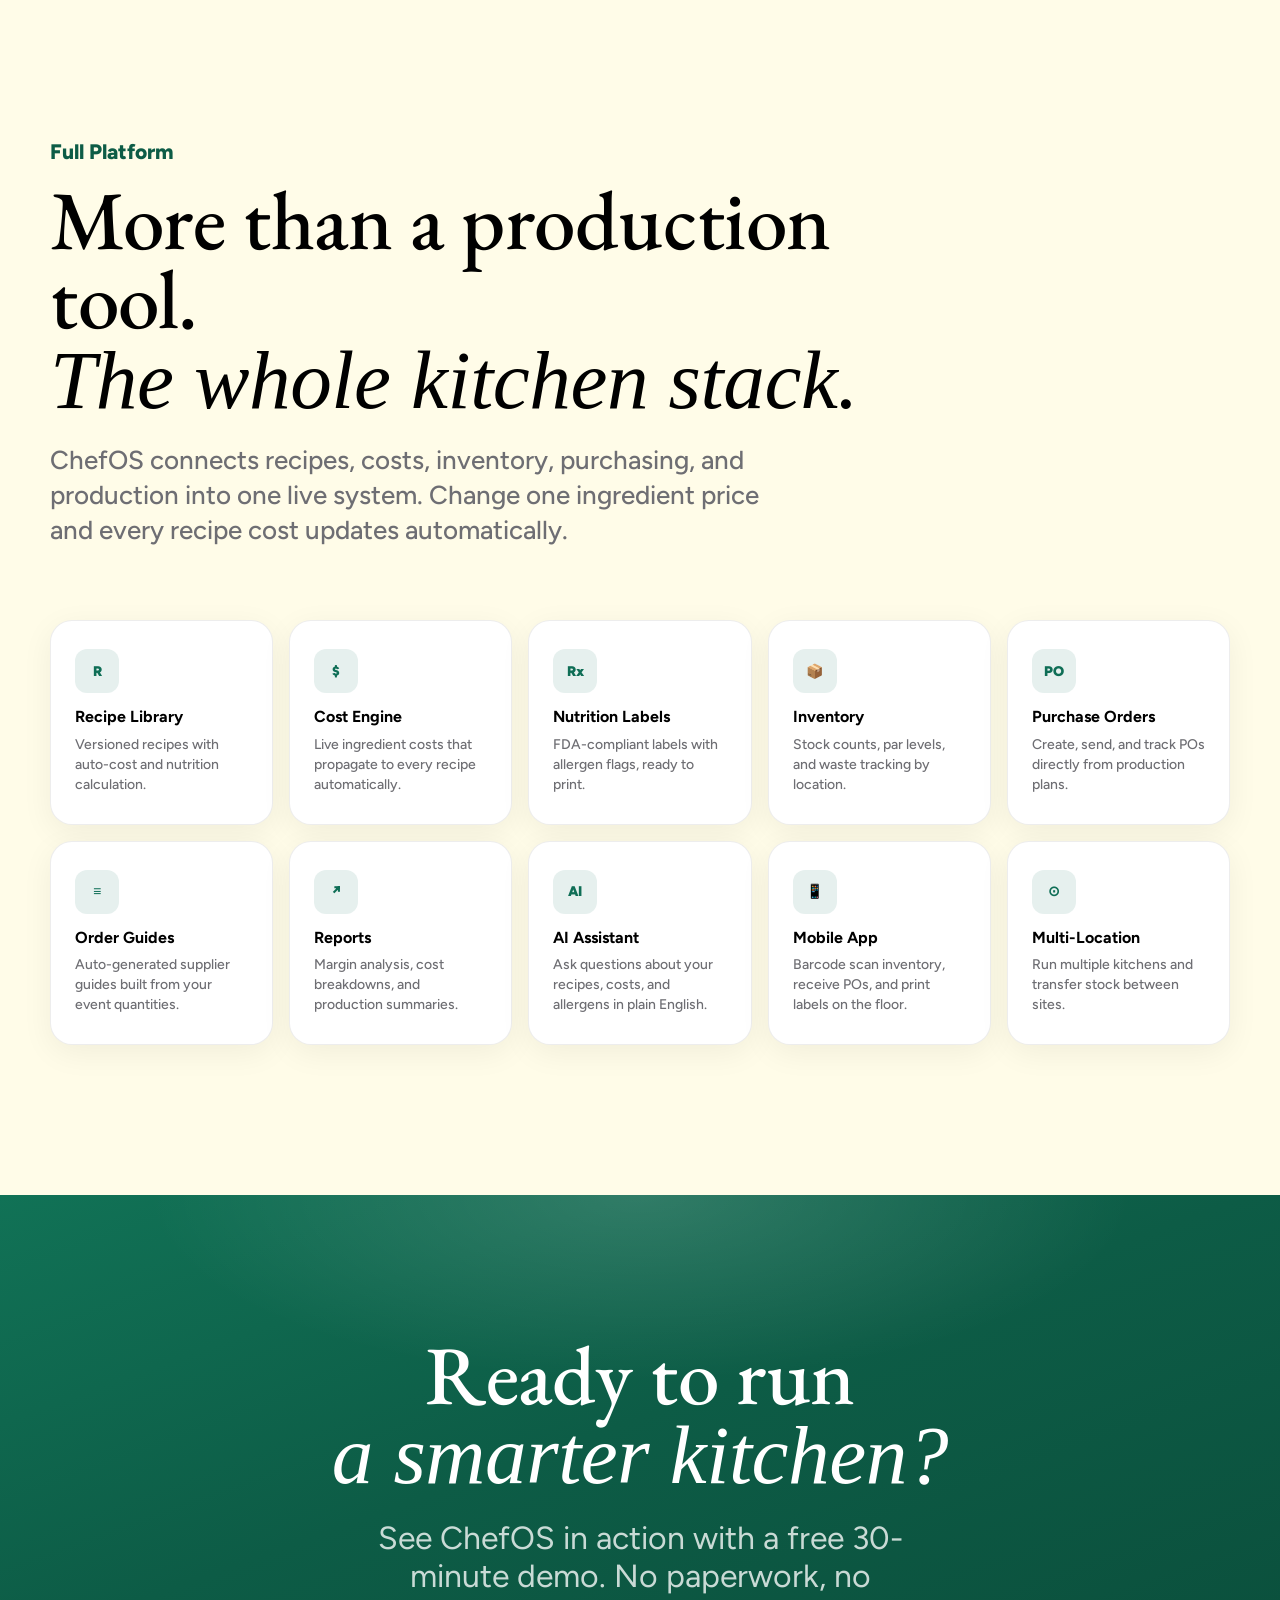
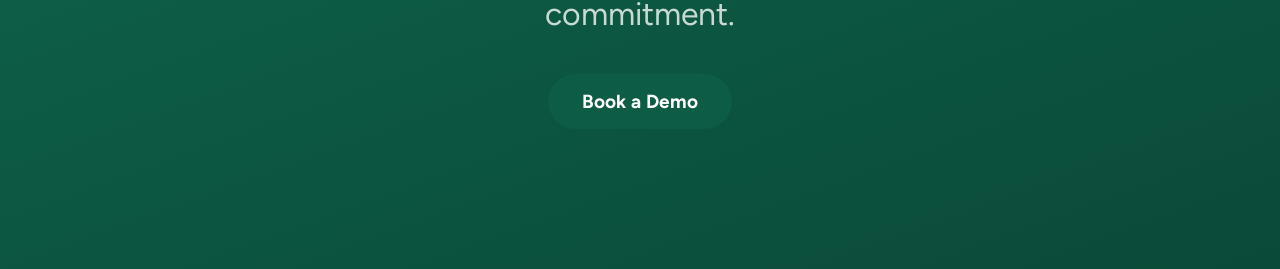
==== commit 2a5aee97: "WisprFlow design pass: yellow cream bg, italic serif headings, dark green sections, parallax cards C" ====
--- a/index.html
+++ b/index.html
@@ -148,7 +148,7 @@
     <section id="hero" class="apple-hero">
       <div class="apple-hero-copy reveal">
         <p class="apple-product-kicker">Kitchen Production Software</p>
-        <h1>Your kitchen.<br>Finally in sync.</h1>
+        <h1>Your kitchen.<br><em>Finally in sync.</em></h1>
         <p class="hero-sub">ChefOS turns prep lists, stations, shortages, and plating into one live production command center.</p>
         <div class="apple-hero-actions">
           <a href="contact.html">Request a demo</a>
@@ -330,7 +330,7 @@
     ================================================= -->
     <section id="problem" class="apple-intro">
       <div class="apple-copy-grid container reveal">
-        <h2>Paper doesn't move at kitchen speed.</h2>
+        <h2>Paper doesn't move<br><em>at kitchen speed.</em></h2>
         <p>Production does. ChefOS gives every station the same live truth, so managers stop chasing updates and cooks stop guessing what changed.</p>
       </div>
       <div class="apple-stat-row container reveal">
@@ -618,7 +618,7 @@
       <div class="container">
         <div class="feature-lockup reveal">
           <p class="eyebrow-teal">Plating</p>
-          <h2>The right scoop.<br>Every time.</h2>
+          <h2>The right scoop.<br><em>Every time.</em></h2>
           <span>Color-coded portions mean your packing team doesn't have to read a spec sheet during packout. They just see the scoop.</span>
         </div>
         <div class="cinema-card plating-cinema reveal">
@@ -677,7 +677,7 @@
       <div class="container">
         <div class="feature-lockup reveal">
           <p class="eyebrow-light">Manager Dashboard</p>
-          <h2>Every station.<br>One screen.</h2>
+          <h2>Every station.<br><em>One screen.</em></h2>
           <span>Progress bars. Shortage alerts. Who's on what. ChefOS turns production into a live board your managers can actually trust.</span>
         </div>
         <div class="dashboard-cinema reveal">
@@ -801,7 +801,7 @@
     ================================================= -->
     <section id="operators" class="operator-section">
       <div class="container reveal">
-        <h2>Built for kitchens where every minute has an owner.</h2>
+        <h2>Built for kitchens where<br><em>every minute has an owner.</em></h2>
         <div class="operator-grid">
           <article>
             <div class="op-icon op-icon-mealpre">🥡</div>
@@ -823,13 +823,86 @@
     </section>
 
     <!-- ================================================
+         DARK STATS SECTION
+    ================================================= -->
+    <section class="section-dark">
+      <div class="apple-inner container">
+        <p class="section-dark-label">Why kitchens switch</p>
+        <h2 class="section-dark-heading">Less chaos.<br><em>More kitchen.</em></h2>
+        <p class="section-dark-sub">ChefOS replaces the whiteboard, the group text, and the spreadsheet with one live system every station can trust.</p>
+        <div class="section-dark-stats">
+          <div>
+            <div class="dark-stat-num">4×</div>
+            <div class="dark-stat-label">faster morning briefing</div>
+          </div>
+          <div>
+            <div class="dark-stat-num">0</div>
+            <div class="dark-stat-label">prep sheets reprinted per shift</div>
+          </div>
+          <div>
+            <div class="dark-stat-num">Real-time</div>
+            <div class="dark-stat-label">shortage alerts to every station</div>
+          </div>
+        </div>
+      </div>
+    </section>
+
+    <!-- ================================================
+         PARALLAX FLOAT CARDS
+    ================================================= -->
+    <section class="float-scroll-section" aria-label="Customer stories">
+      <div class="float-scroll-inner" id="floatInner">
+        <div class="float-card" id="fc1" style="top:80px;left:5%;">
+          <p class="float-card-quote">"The morning used to be pure chaos. Now the whole team knows what they're making before I even speak."</p>
+          <div class="float-card-name">Executive Chef, Meal Prep Co.</div>
+          <div class="float-card-role">500 meals/day operation</div>
+        </div>
+        <div class="float-card dark-card" id="fc2" style="top:200px;left:32%;">
+          <div class="float-card-stat">312</div>
+          <div class="float-card-stat-label">meals tracked in one shift</div>
+        </div>
+        <div class="float-card accent-card" id="fc3" style="top:60px;right:4%;">
+          <p class="float-card-quote">"Shortages used to surface at plating. Now they surface before production starts."</p>
+          <div class="float-card-name">Kitchen Manager</div>
+          <div class="float-card-role">Catering + events</div>
+        </div>
+        <div class="float-card" id="fc4" style="bottom:60px;left:20%;width:360px;">
+          <p class="float-card-quote">"Every station gets their own view. No one is reading someone else's prep list anymore."</p>
+          <div class="float-card-name">Head of Operations</div>
+          <div class="float-card-role">Food manufacturing kitchen</div>
+        </div>
+      </div>
+    </section>
+    <script>
+    (function(){
+      var cards = [
+        { el: document.getElementById('fc1'), rate: -0.12 },
+        { el: document.getElementById('fc2'), rate:  0.18 },
+        { el: document.getElementById('fc3'), rate: -0.08 },
+        { el: document.getElementById('fc4'), rate:  0.14 },
+      ];
+      function onScroll() {
+        var section = document.querySelector('.float-scroll-section');
+        if (!section) return;
+        var rect = section.getBoundingClientRect();
+        var progress = -rect.top / (window.innerHeight + rect.height);
+        cards.forEach(function(c) {
+          if (c.el) c.el.style.transform = 'translateY(' + (progress * c.rate * 600) + 'px)';
+        });
+      }
+      window.addEventListener('scroll', onScroll, { passive: true });
+      onScroll();
+    })();
+    </script>
+
+    <!-- ================================================
          PLATFORM OVERVIEW
     ================================================= -->
     <section id="platform" class="platform-section">
       <div class="container">
         <div class="platform-header reveal">
           <p class="eyebrow-teal">Full Platform</p>
-          <h2>More than a production tool.<br>The whole kitchen stack.</h2>
+          <h2>More than a production tool.<br><em>The whole kitchen stack.</em></h2>
           <p class="platform-sub">ChefOS connects recipes, costs, inventory, purchasing, and production into one live system. Change one ingredient price and every recipe cost updates automatically.</p>
         </div>
         <div class="platform-grid reveal">
@@ -893,7 +966,7 @@
     ================================================= -->
     <section id="cta" class="apple-final-cta">
       <div class="container center reveal">
-        <h2>Ready to run a smarter kitchen?</h2>
+        <h2>Ready to run<br><em>a smarter kitchen?</em></h2>
         <p>See ChefOS in action with a free 30-minute demo. No paperwork, no commitment.</p>
         <a class="button-cta" href="contact.html">Book a Demo</a>
       </div>
--- a/styles.css
+++ b/styles.css
@@ -10,7 +10,7 @@
      Matches the app's brand-700 / brand-100 / warm-50 / warm-900. */
   --color-teal: #0D5C46;
   --color-teal-light: #D6EAE2;
-  --color-gray-apple: #F7F5F0;
+  --color-gray-apple: #FFFCE8;
   --color-ink: #1C1A14;
   --color-text-muted: #4A4639;
   --color-text-soft: #6E6658;
@@ -52,17 +52,17 @@
   z-index: 100;
   height: 44px;
   color: var(--color-text-muted);
-  background: rgba(247,245,240,0.82);
+  background: rgba(255,252,232,0.88);
   -webkit-backdrop-filter: saturate(180%) blur(20px);
   backdrop-filter: saturate(180%) blur(20px);
   transition: background 0.3s var(--ease), border-color 0.3s var(--ease);
 }
 
 .site-nav.scrolled {
-  background: rgba(255,255,255,0.78);
+  background: rgba(255,252,232,0.92);
   -webkit-backdrop-filter: saturate(180%) blur(20px);
   backdrop-filter: saturate(180%) blur(20px);
-  border-bottom: 1px solid rgba(0,0,0,0.08);
+  border-bottom: 1px solid rgba(0,0,0,0.06);
 }
 
 .nav-inner {
@@ -1979,6 +1979,154 @@
 
 
 /* ============================================================
+   ITALIC SERIF MIX — headings mix upright + italic like WisprFlow
+   ============================================================ */
+.apple-hero h1 em,
+.apple-highlights h2 em,
+.apple-copy-grid h2 em,
+.feature-lockup h2 em,
+.operator-section h2 em,
+.apple-final-cta h2 em,
+.headline-xl em,
+.headline-lg em,
+.headline-md em,
+.platform-header h2 em,
+.section-dark-heading em {
+  font-style: italic;
+  font-weight: 400;
+}
+
+/* ============================================================
+   DARK FOREST GREEN CONTRAST SECTION
+   ============================================================ */
+.section-dark {
+  background: #0E2D20;
+  color: #EEE8C8;
+  padding: 140px 0;
+  position: relative;
+  overflow: hidden;
+}
+.section-dark::before {
+  content: '';
+  position: absolute;
+  inset: 0;
+  background: radial-gradient(ellipse 60% 60% at 70% 30%, rgba(13,92,70,0.45), transparent 65%);
+  pointer-events: none;
+}
+.section-dark-label {
+  font-size: 11px;
+  font-weight: 700;
+  letter-spacing: 0.12em;
+  text-transform: uppercase;
+  color: #6BAE8A;
+  margin-bottom: 28px;
+}
+.section-dark-heading {
+  font-family: var(--font-serif);
+  font-size: clamp(44px, 6vw, 84px);
+  font-weight: 500;
+  line-height: 0.96;
+  letter-spacing: -0.01em;
+  color: #EEE8C8;
+  margin: 0 0 36px;
+}
+.section-dark-sub {
+  font-size: clamp(18px, 2.2vw, 24px);
+  line-height: 1.5;
+  color: rgba(238,232,200,0.65);
+  max-width: 560px;
+  margin: 0 0 56px;
+}
+.section-dark-stats {
+  display: flex;
+  gap: 64px;
+  flex-wrap: wrap;
+}
+.dark-stat-num {
+  font-family: var(--font-serif);
+  font-size: clamp(52px, 7vw, 96px);
+  font-weight: 400;
+  line-height: 1;
+  color: #EEE8C8;
+}
+.dark-stat-label {
+  font-size: 14px;
+  color: rgba(238,232,200,0.55);
+  margin-top: 6px;
+  font-weight: 500;
+}
+.section-dark .apple-inner { position: relative; z-index: 1; }
+
+/* ============================================================
+   PARALLAX FLOAT CARDS
+   ============================================================ */
+.float-scroll-section {
+  position: relative;
+  background: #0E2D20;
+  overflow: hidden;
+  padding: 0;
+  height: 700px;
+}
+.float-scroll-inner {
+  position: relative;
+  width: 100%;
+  height: 100%;
+  max-width: 1200px;
+  margin: 0 auto;
+}
+.float-card {
+  position: absolute;
+  background: #FFFCE8;
+  border-radius: 24px;
+  padding: 36px 32px;
+  width: 320px;
+  box-shadow: 0 24px 64px rgba(0,0,0,0.28);
+  will-change: transform;
+}
+.float-card.dark-card {
+  background: #1A4530;
+  color: #EEE8C8;
+}
+.float-card.accent-card {
+  background: var(--color-teal);
+  color: #fff;
+}
+.float-card-quote {
+  font-family: var(--font-serif);
+  font-size: 22px;
+  line-height: 1.35;
+  font-weight: 400;
+  margin: 0 0 24px;
+  color: inherit;
+}
+.float-card-name {
+  font-size: 13px;
+  font-weight: 700;
+  letter-spacing: 0.05em;
+  text-transform: uppercase;
+  color: inherit;
+  opacity: 0.7;
+}
+.float-card-role {
+  font-size: 13px;
+  color: inherit;
+  opacity: 0.5;
+  margin-top: 2px;
+}
+.float-card-stat {
+  font-family: var(--font-serif);
+  font-size: 56px;
+  font-weight: 400;
+  line-height: 1;
+  color: inherit;
+}
+.float-card-stat-label {
+  font-size: 14px;
+  opacity: 0.6;
+  margin-top: 4px;
+}
+
+/* ============================================================
    RESPONSIVE — 900px
    ============================================================ */
 @media (max-width: 900px) {
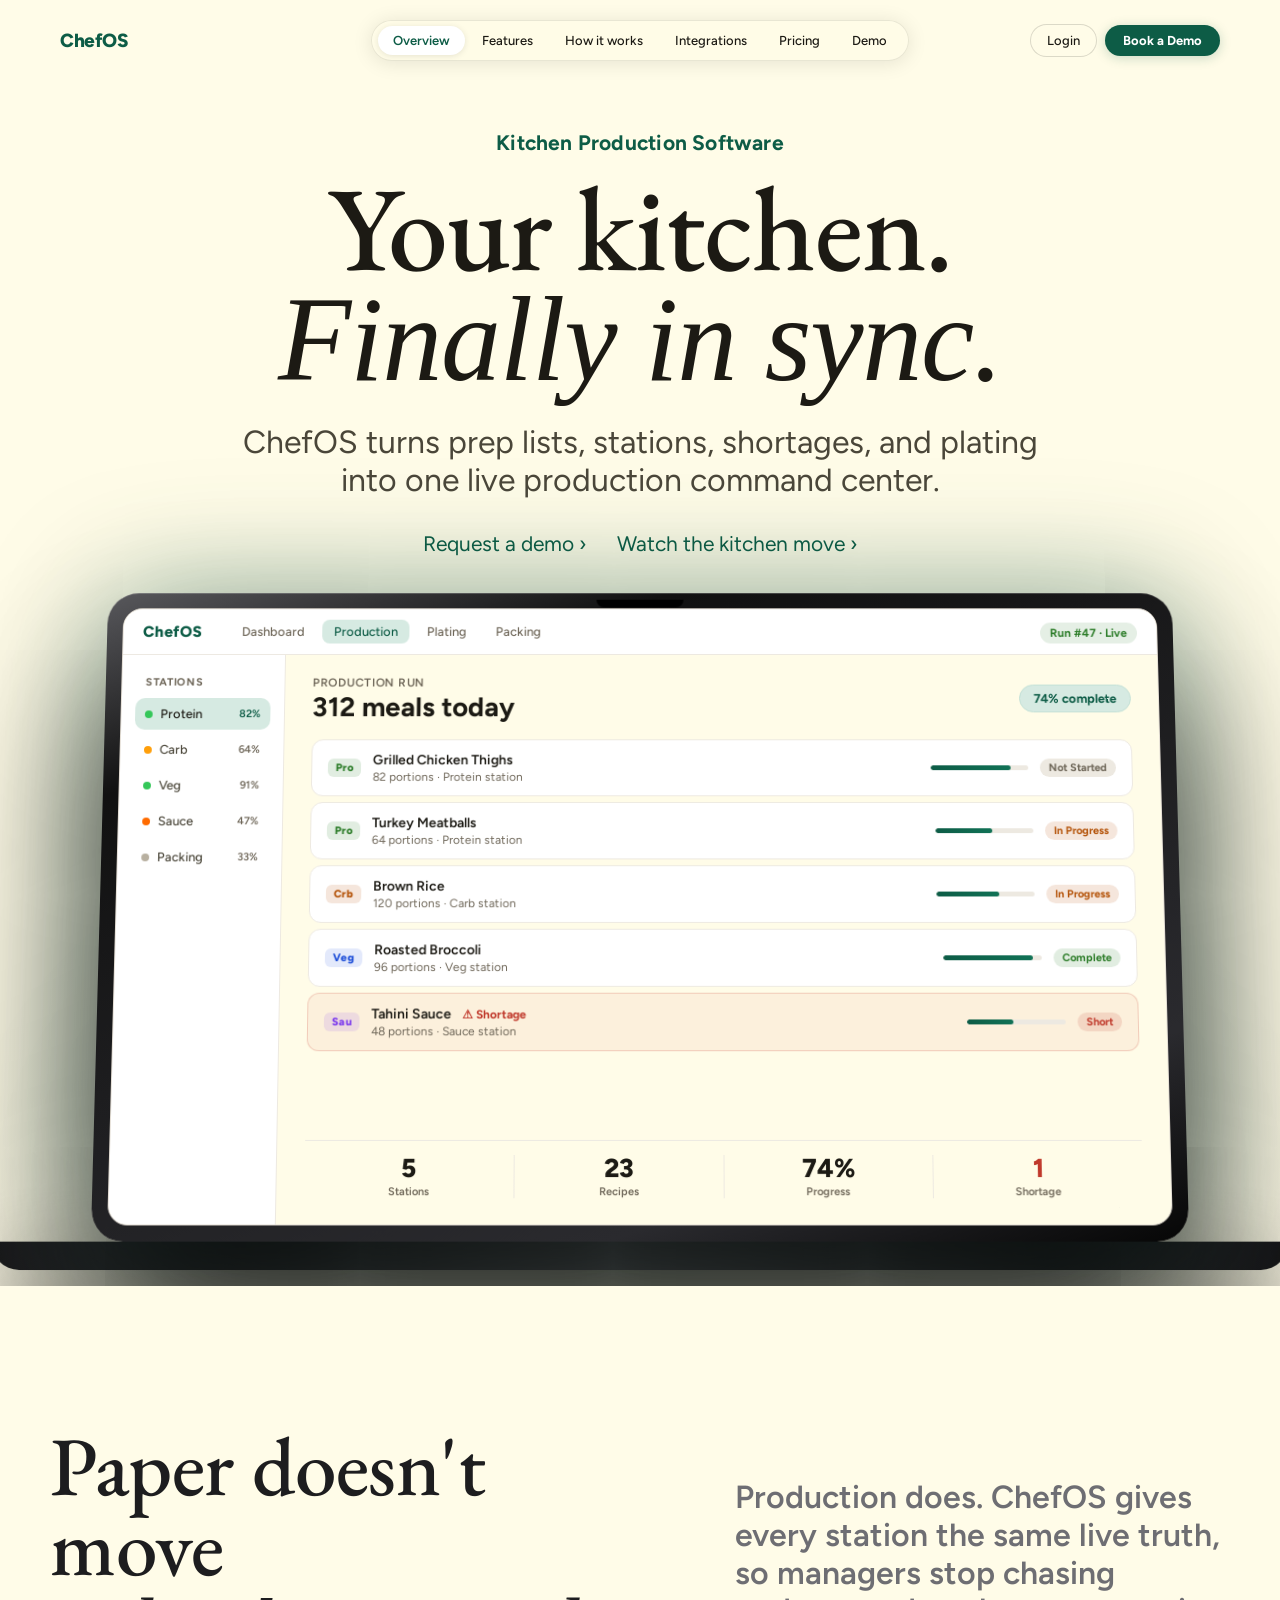
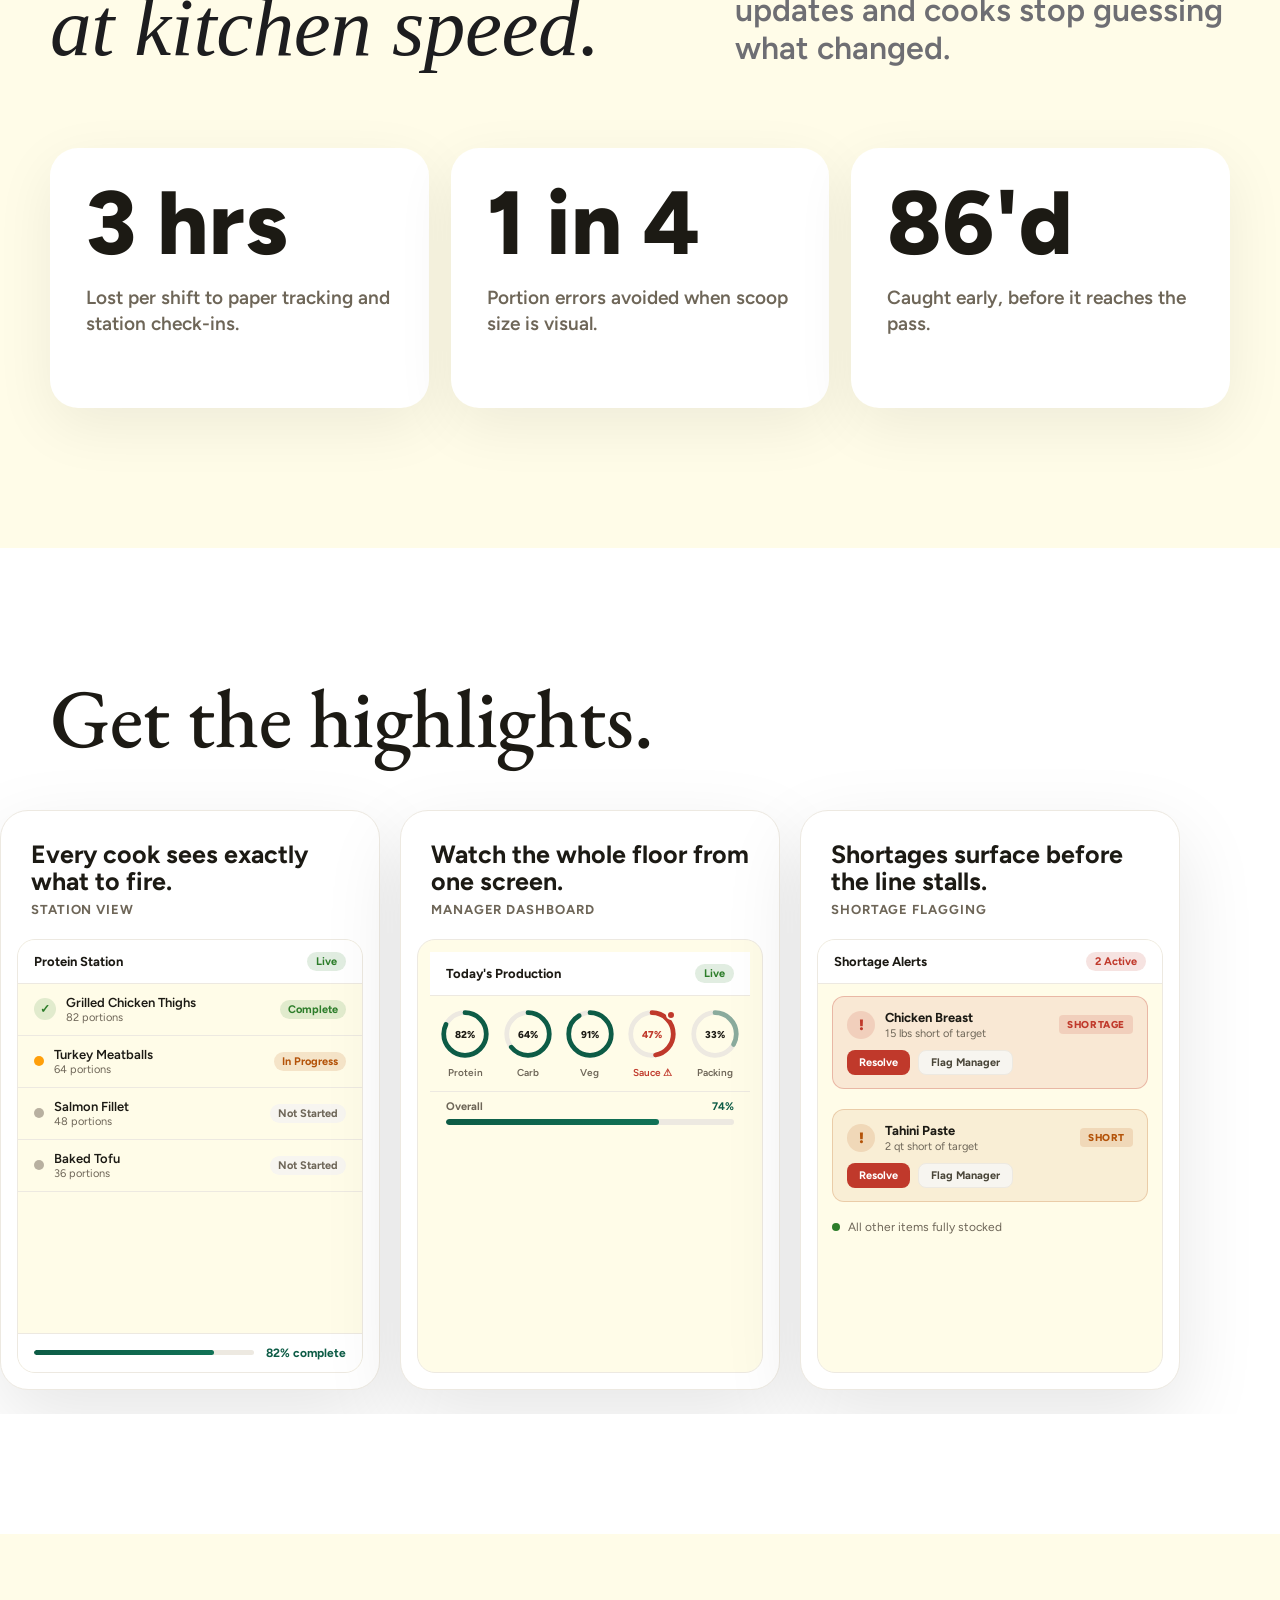
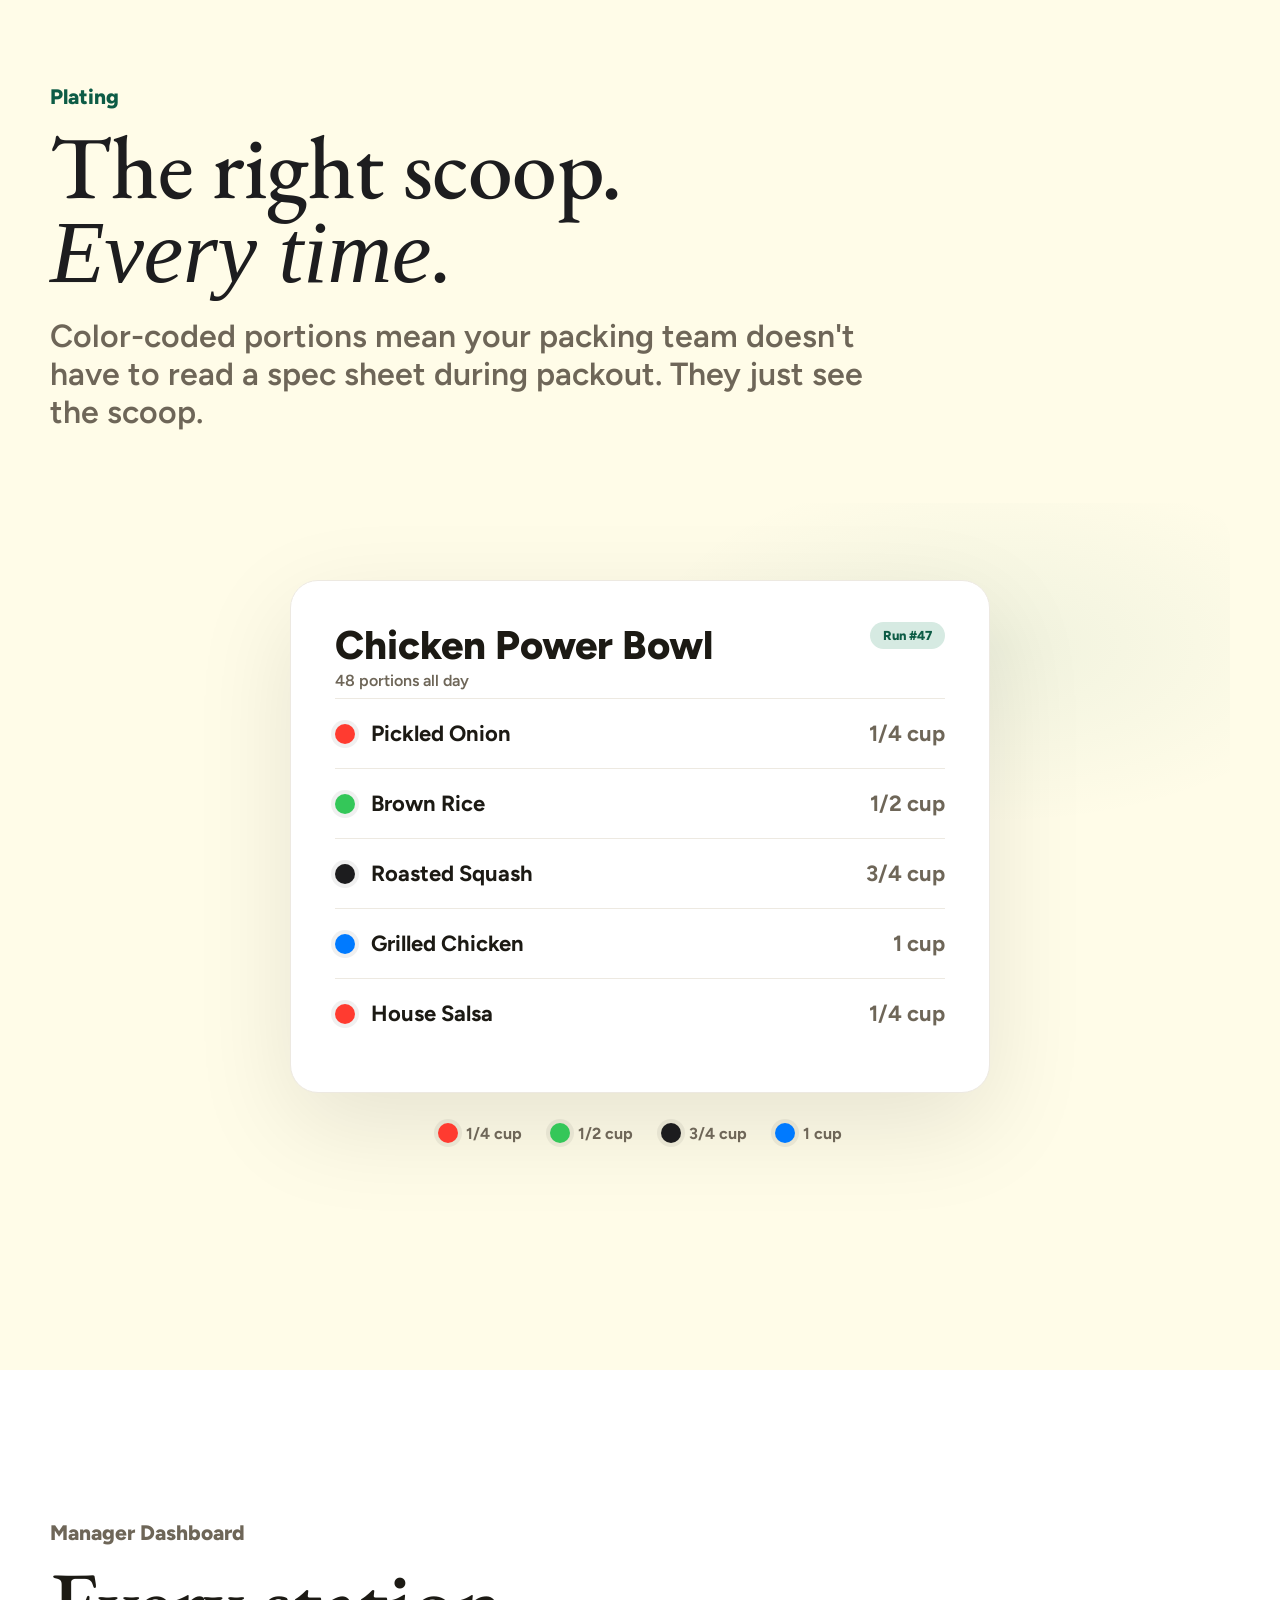
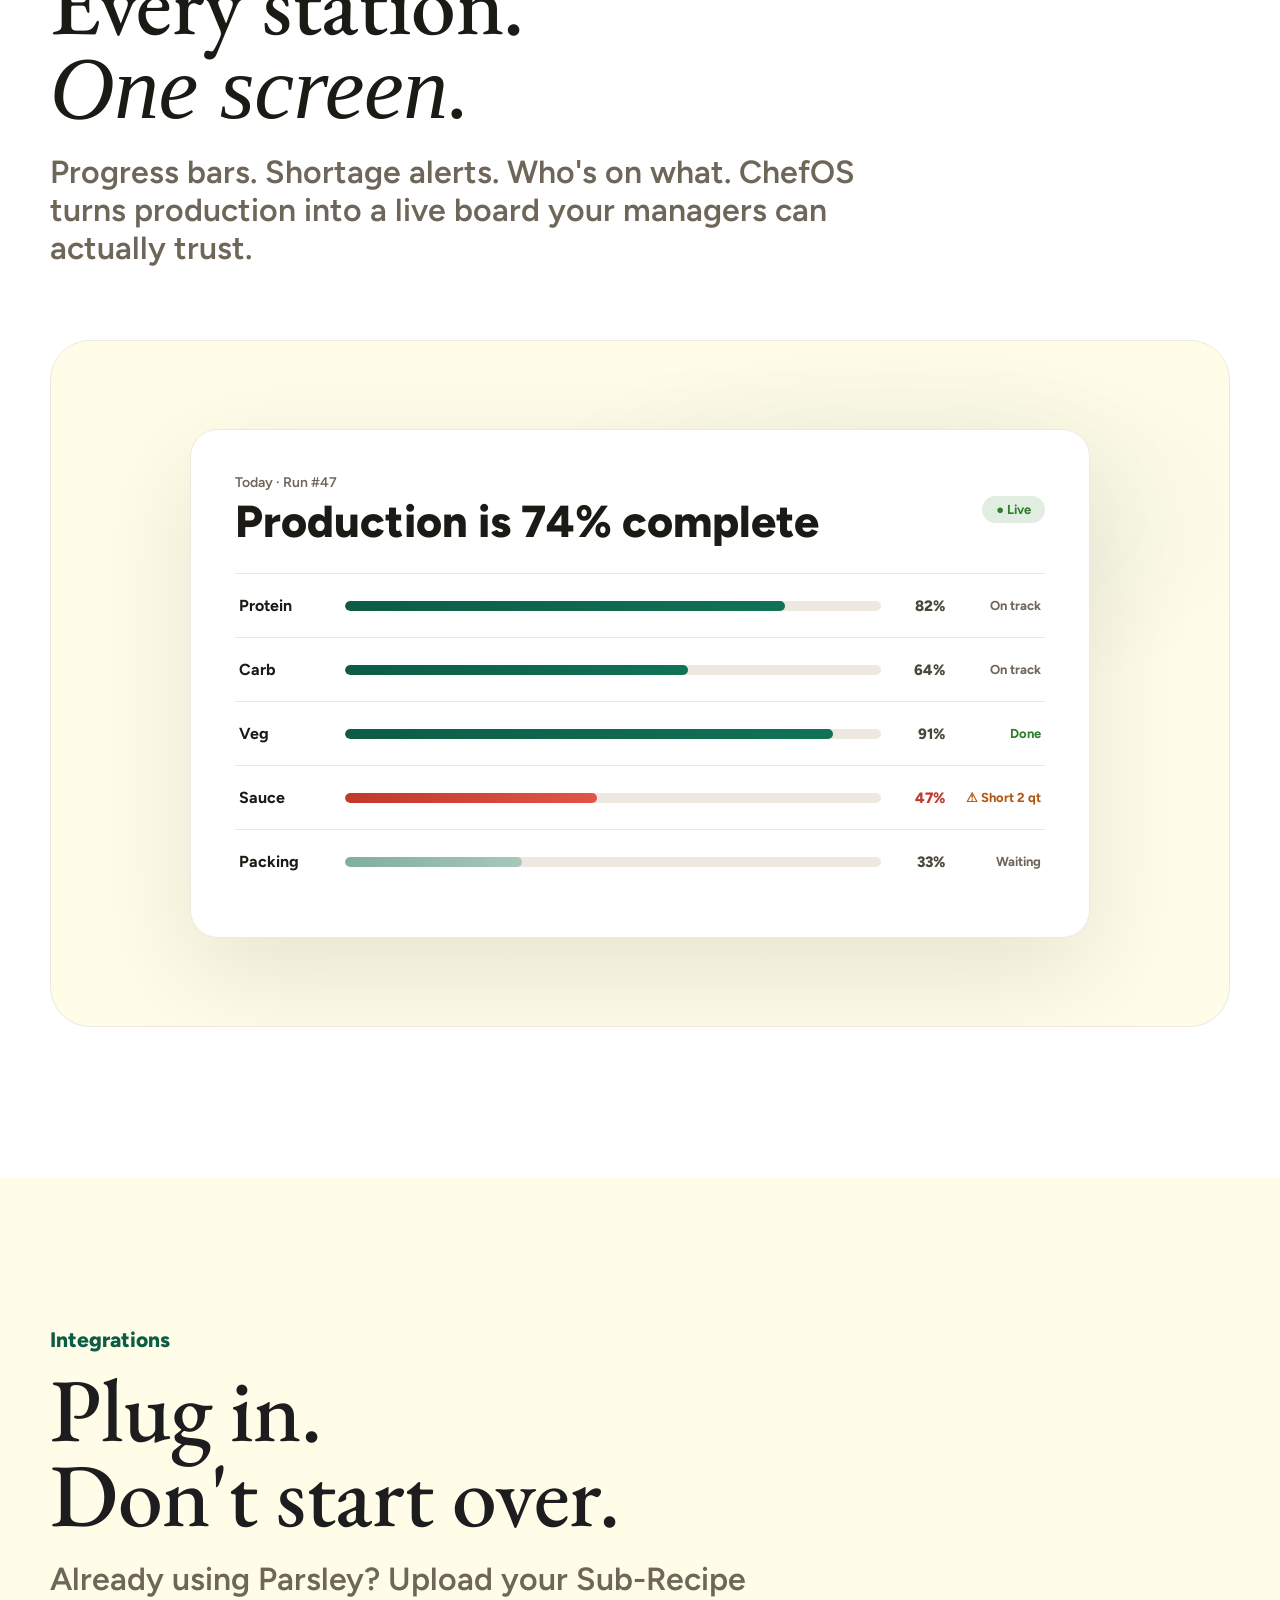
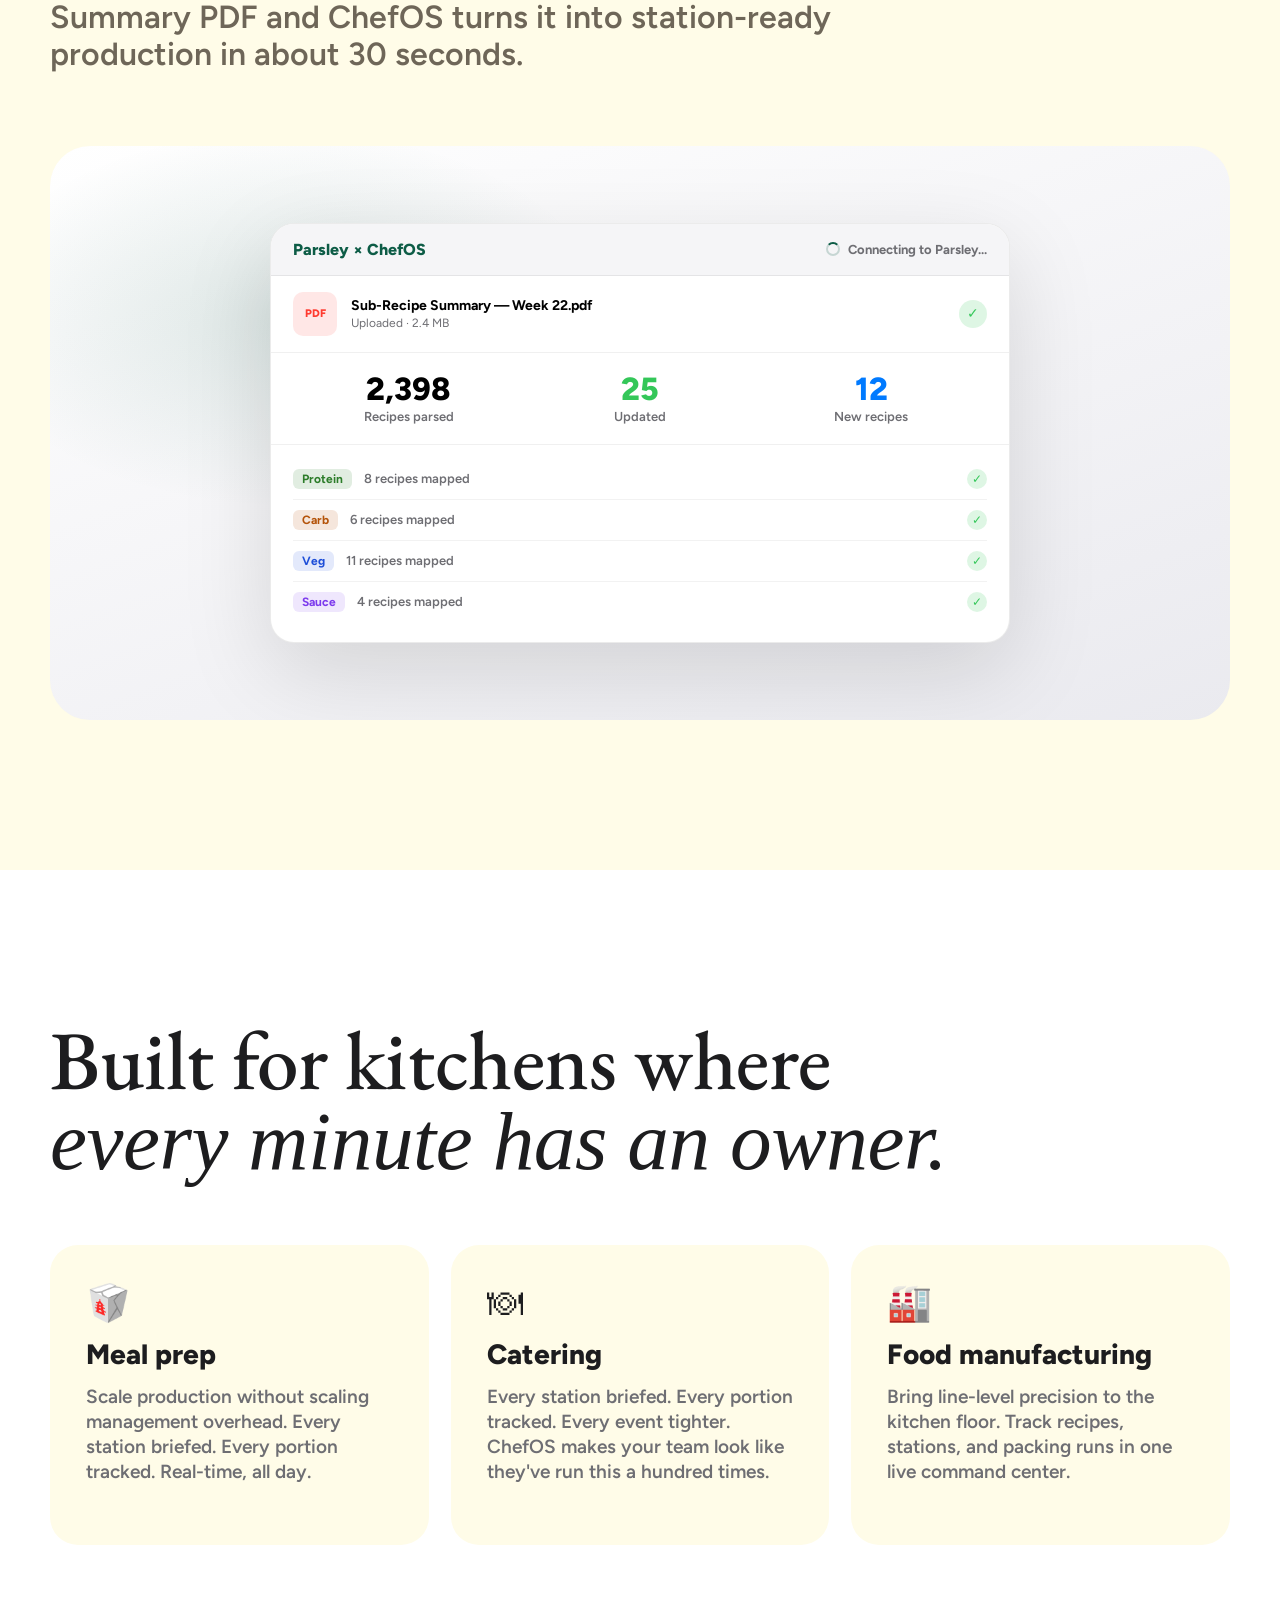
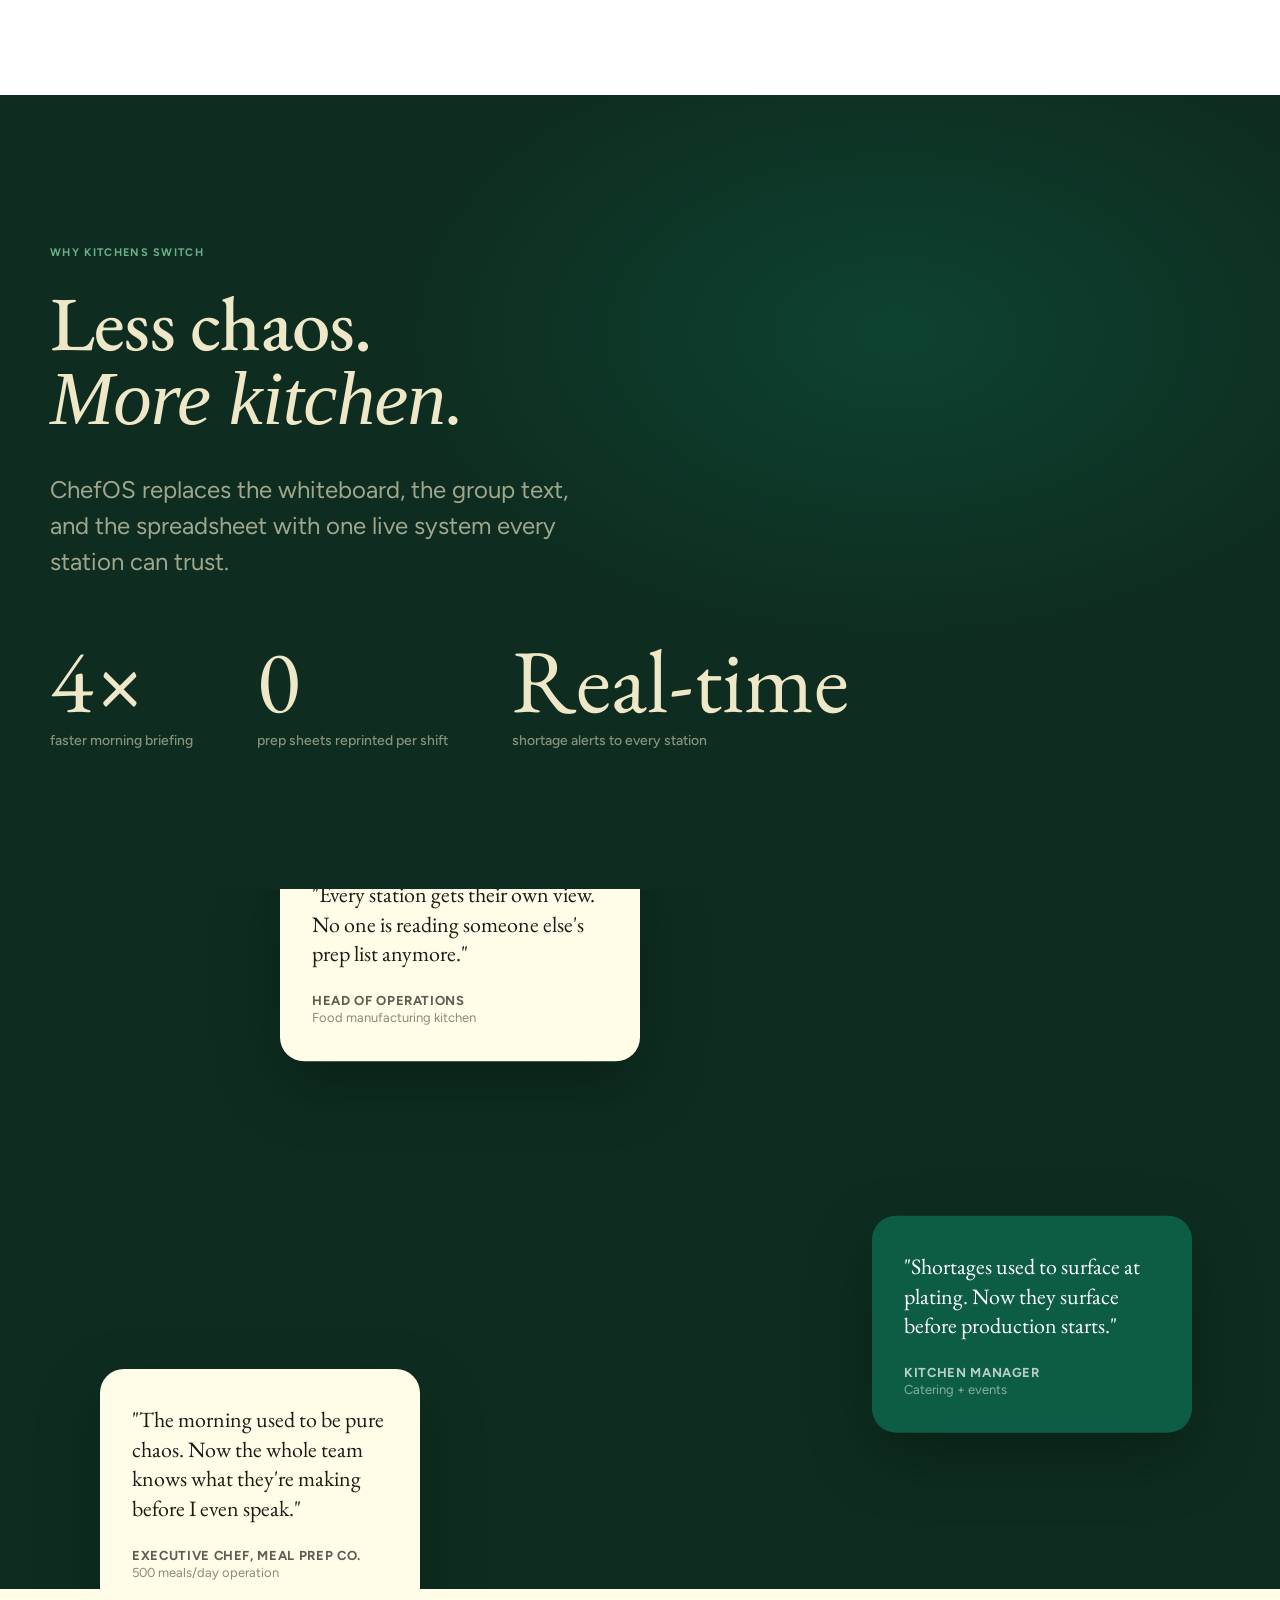
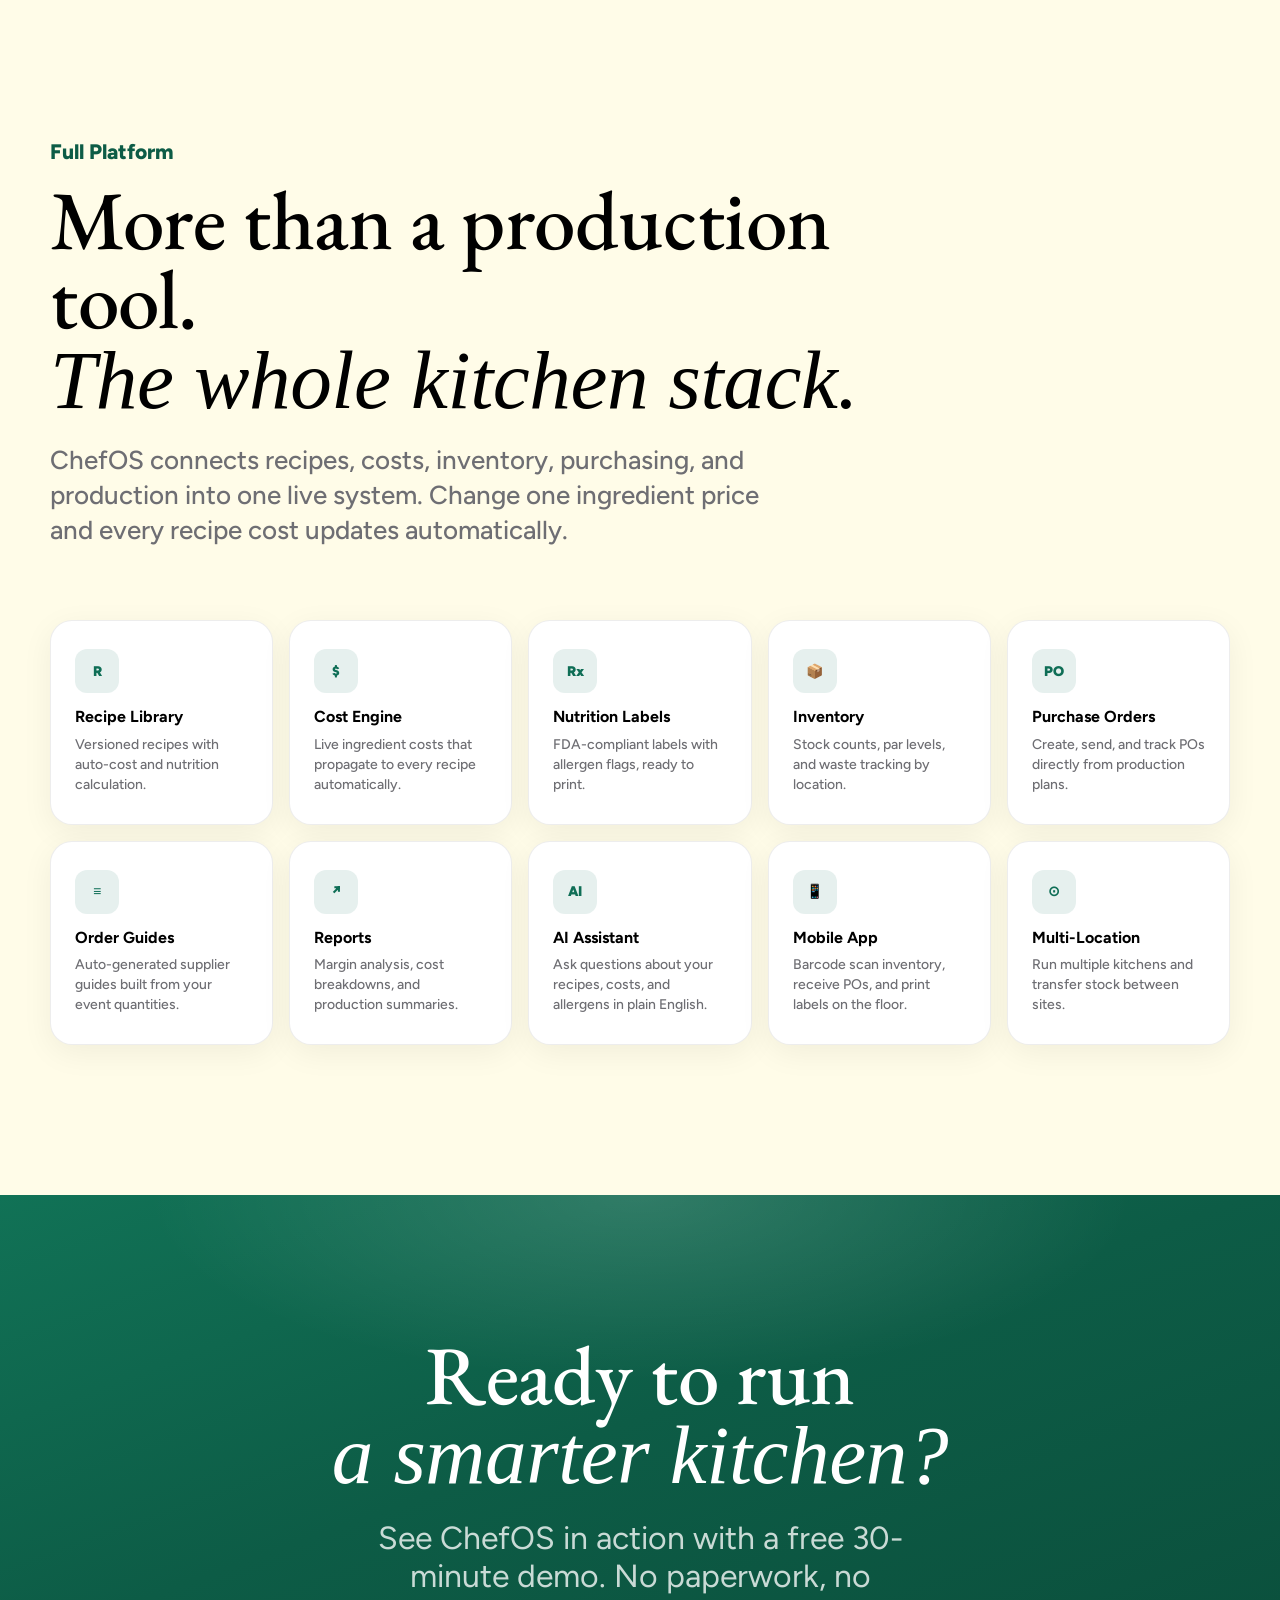
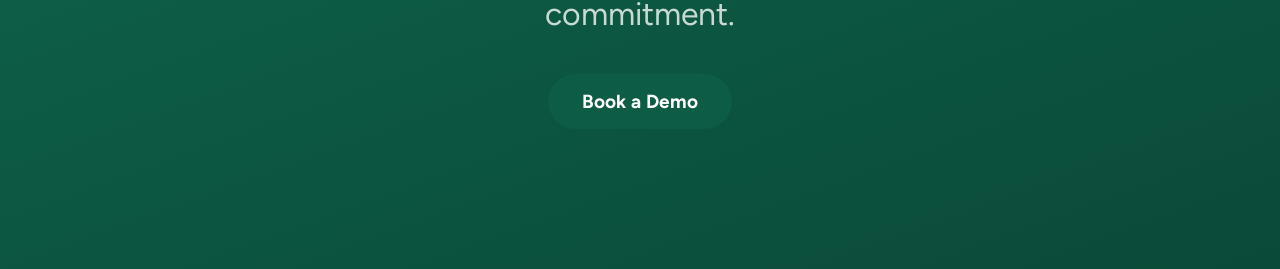
==== commit d5a558ae: "Floating pill nav, darker yellow cream, parallax cards, dark green section Co-Authored-By: Claude So" ====
--- a/index.html
+++ b/index.html
@@ -112,30 +112,18 @@
   <nav class="site-nav" aria-label="Primary navigation">
     <div class="nav-inner">
       <a class="brand" href="index.html">ChefOS</a>
-      <button class="nav-toggle" type="button" aria-label="Open menu" aria-expanded="false"><span></span><span></span><span></span></button>
-      <div class="nav-links">
+      <div class="nav-pill">
         <a class="active" href="index.html">Overview</a>
         <a href="features.html">Features</a>
         <a href="how-it-works.html">How it works</a>
         <a href="integrations.html">Integrations</a>
         <a href="pricing.html">Pricing</a>
         <a href="demo.html">Demo</a>
+      </div>
+      <div class="nav-right">
         <a class="nav-login" href="https://app.getchef.co/login">Login</a>
         <a class="nav-cta" href="contact.html">Book a Demo</a>
-      </div>
-    </div>
-  </nav>
-
-  <!-- Product nav -->
-  <nav class="product-nav" aria-label="ChefOS product navigation">
-    <div class="product-nav-inner">
-      <a class="product-title" href="index.html">Kitchen Production Software</a>
-      <div class="product-links">
-        <a href="#highlights">Highlights</a>
-        <a href="#plating">Plating</a>
-        <a href="#dashboard">Dashboard</a>
-        <a href="pricing.html">Pricing</a>
-        <a class="product-buy" href="contact.html">Demo</a>
+        <button class="nav-toggle" type="button" aria-label="Open menu" aria-expanded="false"><span></span><span></span><span></span></button>
       </div>
     </div>
   </nav>
--- a/styles.css
+++ b/styles.css
@@ -44,162 +44,162 @@
 
 
 /* ============================================================
-   SITE NAV — top 44px global bar
+   SITE NAV — floating pill style
    ============================================================ */
 .site-nav {
   position: fixed;
-  top: 0; left: 0; right: 0;
+  top: 20px; left: 0; right: 0;
   z-index: 100;
-  height: 44px;
-  color: var(--color-text-muted);
-  background: rgba(255,252,232,0.88);
-  -webkit-backdrop-filter: saturate(180%) blur(20px);
-  backdrop-filter: saturate(180%) blur(20px);
-  transition: background 0.3s var(--ease), border-color 0.3s var(--ease);
+  height: auto;
+  background: transparent;
+  border: none;
+  transition: top 0.3s var(--ease);
 }
 
 .site-nav.scrolled {
-  background: rgba(255,252,232,0.92);
-  -webkit-backdrop-filter: saturate(180%) blur(20px);
-  backdrop-filter: saturate(180%) blur(20px);
-  border-bottom: 1px solid rgba(0,0,0,0.06);
+  top: 12px;
 }
 
 .nav-inner {
-  width: min(1024px, calc(100% - 44px));
-  height: 100%;
+  width: min(1160px, calc(100% - 40px));
   margin: 0 auto;
-  display: flex;
-  align-items: center;
-  justify-content: space-between;
+  display: grid;
+  grid-template-columns: 1fr auto 1fr;
+  align-items: center;
+  gap: 16px;
 }
 
 .brand {
-  font-size: 20px;
-  font-weight: 700;
+  font-size: 19px;
+  font-weight: 800;
+  letter-spacing: -0.02em;
   color: var(--color-teal);
-}
-
-.nav-links {
-  display: flex;
-  align-items: center;
-  gap: 26px;
-  color: var(--color-text-soft);
-  font-size: 12px;
-}
-
-.nav-links a { transition: color 0.2s; }
-.nav-links a:hover, .nav-links a.active { color: var(--color-teal); }
+  justify-self: start;
+}
+
+/* Pill capsule — center column */
+.nav-pill {
+  display: flex;
+  align-items: center;
+  background: rgba(255,252,232,0.90);
+  -webkit-backdrop-filter: saturate(180%) blur(24px);
+  backdrop-filter: saturate(180%) blur(24px);
+  border: 1px solid rgba(0,0,0,0.09);
+  border-radius: 999px;
+  padding: 5px 6px;
+  box-shadow: 0 2px 20px rgba(0,0,0,0.10);
+  gap: 2px;
+}
+
+.nav-pill a {
+  padding: 7px 15px;
+  font-size: 13px;
+  font-weight: 500;
+  color: var(--color-ink);
+  border-radius: 999px;
+  white-space: nowrap;
+  transition: background 0.15s, color 0.15s;
+}
+
+.nav-pill a:hover {
+  background: rgba(0,0,0,0.055);
+}
+
+.nav-pill a.active {
+  background: #fff;
+  color: var(--color-teal);
+  font-weight: 600;
+  box-shadow: 0 1px 6px rgba(0,0,0,0.10);
+}
+
+/* Right side — login + CTA */
+.nav-right {
+  display: flex;
+  align-items: center;
+  gap: 8px;
+  justify-self: end;
+}
+
+.nav-login {
+  padding: 8px 16px;
+  font-size: 13px;
+  font-weight: 500;
+  color: var(--color-ink) !important;
+  border: 1px solid rgba(0,0,0,0.14);
+  border-radius: 999px;
+  background: rgba(255,252,232,0.85);
+  -webkit-backdrop-filter: blur(12px);
+  backdrop-filter: blur(12px);
+  transition: border-color 0.2s, color 0.2s;
+}
+.nav-login:hover {
+  color: var(--color-teal) !important;
+  border-color: var(--color-teal);
+}
 
 .nav-cta {
-  padding: 7px 14px;
+  padding: 8px 18px;
+  font-size: 13px;
+  font-weight: 700;
   color: #fff !important;
   background: var(--color-teal);
   border-radius: 999px;
-  font-weight: 600;
-}
-
-.nav-login {
-  padding: 7px 14px;
-  color: var(--color-text-muted) !important;
-  border: 1px solid #E3DDD4;
-  border-radius: 999px;
-  font-weight: 500;
-  transition: color 0.2s, border-color 0.2s;
-}
-.nav-login:hover {
-  color: var(--color-teal) !important;
-  border-color: var(--color-teal);
-}
-
+  box-shadow: 0 2px 12px rgba(13,92,70,0.22);
+  transition: opacity 0.2s, transform 0.15s;
+}
+.nav-cta:hover {
+  opacity: 0.88;
+  transform: translateY(-1px);
+}
+
+/* Mobile hamburger — hidden on desktop */
 .nav-toggle {
   display: none;
-  width: 44px; height: 44px;
+  width: 40px; height: 40px;
   border: 0;
   cursor: pointer;
   color: var(--color-ink);
-  background: transparent;
+  background: rgba(255,252,232,0.90);
+  -webkit-backdrop-filter: blur(12px);
+  backdrop-filter: blur(12px);
+  border: 1px solid rgba(0,0,0,0.1);
+  border-radius: 50%;
   touch-action: manipulation;
   -webkit-tap-highlight-color: transparent;
   padding: 0;
   flex-direction: column;
   align-items: center;
   justify-content: center;
-  gap: 5px;
-  border-radius: 8px;
+  gap: 4px;
 }
 
 .nav-toggle span {
   display: block;
-  width: 22px; height: 2px;
+  width: 18px; height: 2px;
   background: var(--color-ink);
   border-radius: 2px;
   transition: transform 0.25s ease, opacity 0.2s ease, width 0.25s ease;
   transform-origin: center;
 }
 
-/* × close state when menu is open */
 .nav-toggle[aria-expanded="true"] span:nth-child(1) {
-  transform: translateY(7px) rotate(45deg);
+  transform: translateY(6px) rotate(45deg);
 }
 .nav-toggle[aria-expanded="true"] span:nth-child(2) {
-  opacity: 0;
-  width: 0;
+  opacity: 0; width: 0;
 }
 .nav-toggle[aria-expanded="true"] span:nth-child(3) {
-  transform: translateY(-7px) rotate(-45deg);
-}
-
+  transform: translateY(-6px) rotate(-45deg);
+}
 
 /* ============================================================
-   PRODUCT NAV — 52px sticky below site-nav
+   PRODUCT NAV — hidden in pill-nav mode
    ============================================================ */
 .product-nav {
-  position: fixed;
-  top: 44px; left: 0; right: 0;
-  z-index: 90;
-  height: 52px;
-  color: var(--color-text-muted);
-  background: rgba(255,255,255,0.72);
-  -webkit-backdrop-filter: saturate(180%) blur(20px);
-  backdrop-filter: saturate(180%) blur(20px);
-  border-bottom: 1px solid rgba(0,0,0,0.08);
-}
-
-.product-nav-inner {
-  width: min(1024px, calc(100% - 44px));
-  height: 100%;
-  margin: 0 auto;
-  display: flex;
-  align-items: center;
-  justify-content: space-between;
-}
-
-.product-title {
-  font-size: 17px;
-  font-weight: 700;
-  color: var(--color-teal);
-}
-
-.product-links {
-  display: flex;
-  align-items: center;
-  gap: 22px;
-  font-size: 12px;
-  color: var(--color-text-soft);
-}
-
-.product-links a { transition: color 0.2s; }
-.product-links a:hover { color: var(--color-teal); }
-
-.product-buy {
-  padding: 5px 14px;
-  color: #000 !important;
-  background: #fff;
-  border-radius: 999px;
-  font-weight: 700;
-  font-size: 12px;
-}
+  display: none;
+}
+
+.product-nav-inner, .product-title, .product-links, .product-buy { display: none; }
 
 
 /* ============================================================
@@ -2131,83 +2131,55 @@
    ============================================================ */
 @media (max-width: 900px) {
   .nav-toggle { display: flex; }
-
-  /* While the menu is open the header goes solid. Critically, dropping
-     backdrop-filter also stops .site-nav from acting as the containing
-     block for the fixed .nav-links menu (backdrop-filter establishes one
-     in Chrome) — that was resolving the menu's top:44px/bottom:0 against
-     the 44px header instead of the viewport, collapsing it to a strip
-     and letting the page bleed through. */
-  body.menu-open .site-nav {
-    background: #f7f5f0;
-    -webkit-backdrop-filter: none;
-    backdrop-filter: none;
+  .nav-pill { display: none; }
+  .nav-right .nav-login { display: none; }
+
+  .site-nav { top: 12px; }
+
+  .nav-inner {
+    grid-template-columns: 1fr auto;
   }
 
-  .nav-links {
+  /* Full-screen mobile menu */
+  .nav-pill.open {
+    display: grid;
     position: fixed;
-    top: 44px; left: 0; right: 0; bottom: 0;
-    display: grid;
+    top: 0; left: 0; right: 0; bottom: 0;
+    background: #08382B;
+    border-radius: 0;
+    padding: 100px 32px 40px;
     align-content: start;
     gap: 0;
-    padding: 26px;
-    /* Solid, fully-opaque deep brand-teal panel (brand-900) so it reads
-       on-brand with the logo + CTA, and the light page behind the open
-       menu never bleeds through. !important guards against the
-       dark->light theme sweep recolouring it. */
-    background: #08382B !important;
-    /* Hide reliably on iOS Safari — visibility+opacity is viewport-independent */
-    visibility: hidden;
-    opacity: 0;
-    pointer-events: none;
-    transform: translateY(-12px);
-    transition: opacity 0.25s ease, visibility 0.25s ease, transform 0.25s ease;
+    z-index: 99;
+    box-shadow: none;
+    border: none;
   }
 
-  .nav-links.open {
-    visibility: visible;
-    opacity: 1;
-    pointer-events: auto;
-    transform: translateY(0);
+  .nav-pill.open a {
+    padding: 18px 0;
+    font-size: 24px;
+    font-weight: 500;
+    border-radius: 0;
+    border-bottom: 1px solid rgba(255,255,255,0.12);
+    color: #fff !important;
+    background: transparent;
+    box-shadow: none;
   }
 
-  .nav-links a {
-    padding: 18px 0;
-    font-size: 22px;
-    border-bottom: 1px solid rgba(255,255,255,0.12);
-    /* Light links on the dark menu panel (overrides the light-theme
-       dark link colour from the base/desktop styles). */
-    color: #fff !important;
+  .nav-pill.open a.active {
+    background: transparent;
+    box-shadow: none;
+    color: rgba(255,255,255,0.6) !important;
   }
-  /* All menu links stay solid white (incl. the active/current page).
-     Only hover tints, so 'Overview' on its own page doesn't look grayed. */
-  .nav-links a,
-  .nav-links a.active {
-    color: #fff !important;
-  }
-  .nav-links a:hover {
+
+  .nav-pill.open a:hover {
+    background: transparent;
     color: var(--color-teal-light) !important;
   }
-  /* Keep the filled 'Book a Demo' CTA on brand teal with white text. */
-  .nav-links a.nav-cta {
-    color: #fff !important;
-  }
-  /* 'Login' is a bordered pill on desktop — in the stacked dark menu that
-     reads as a stray outlined box. Reset it to a plain divider link like
-     the others. */
-  .nav-links a.nav-login {
-    border: none;
-    border-bottom: 1px solid rgba(255,255,255,0.12);
-    border-radius: 0;
-    padding: 18px 0;
-    font-weight: inherit;
-  }
-
-  .nav-cta { justify-self: start; margin-top: 18px; padding: 12px 18px !important; font-size: 16px !important; }
-
-  .product-nav { display: none; }
-
-  .apple-hero { padding-top: 54px; min-height: 104svh; }
+
+  .nav-right .nav-cta { font-size: 12px; padding: 7px 14px; }
+
+  .apple-hero { padding-top: 100px; min-height: 104svh; }
   .apple-hero h1 { font-size: clamp(46px, 8vw, 76px); }
   .hero-sub { font-size: 22px; }
 
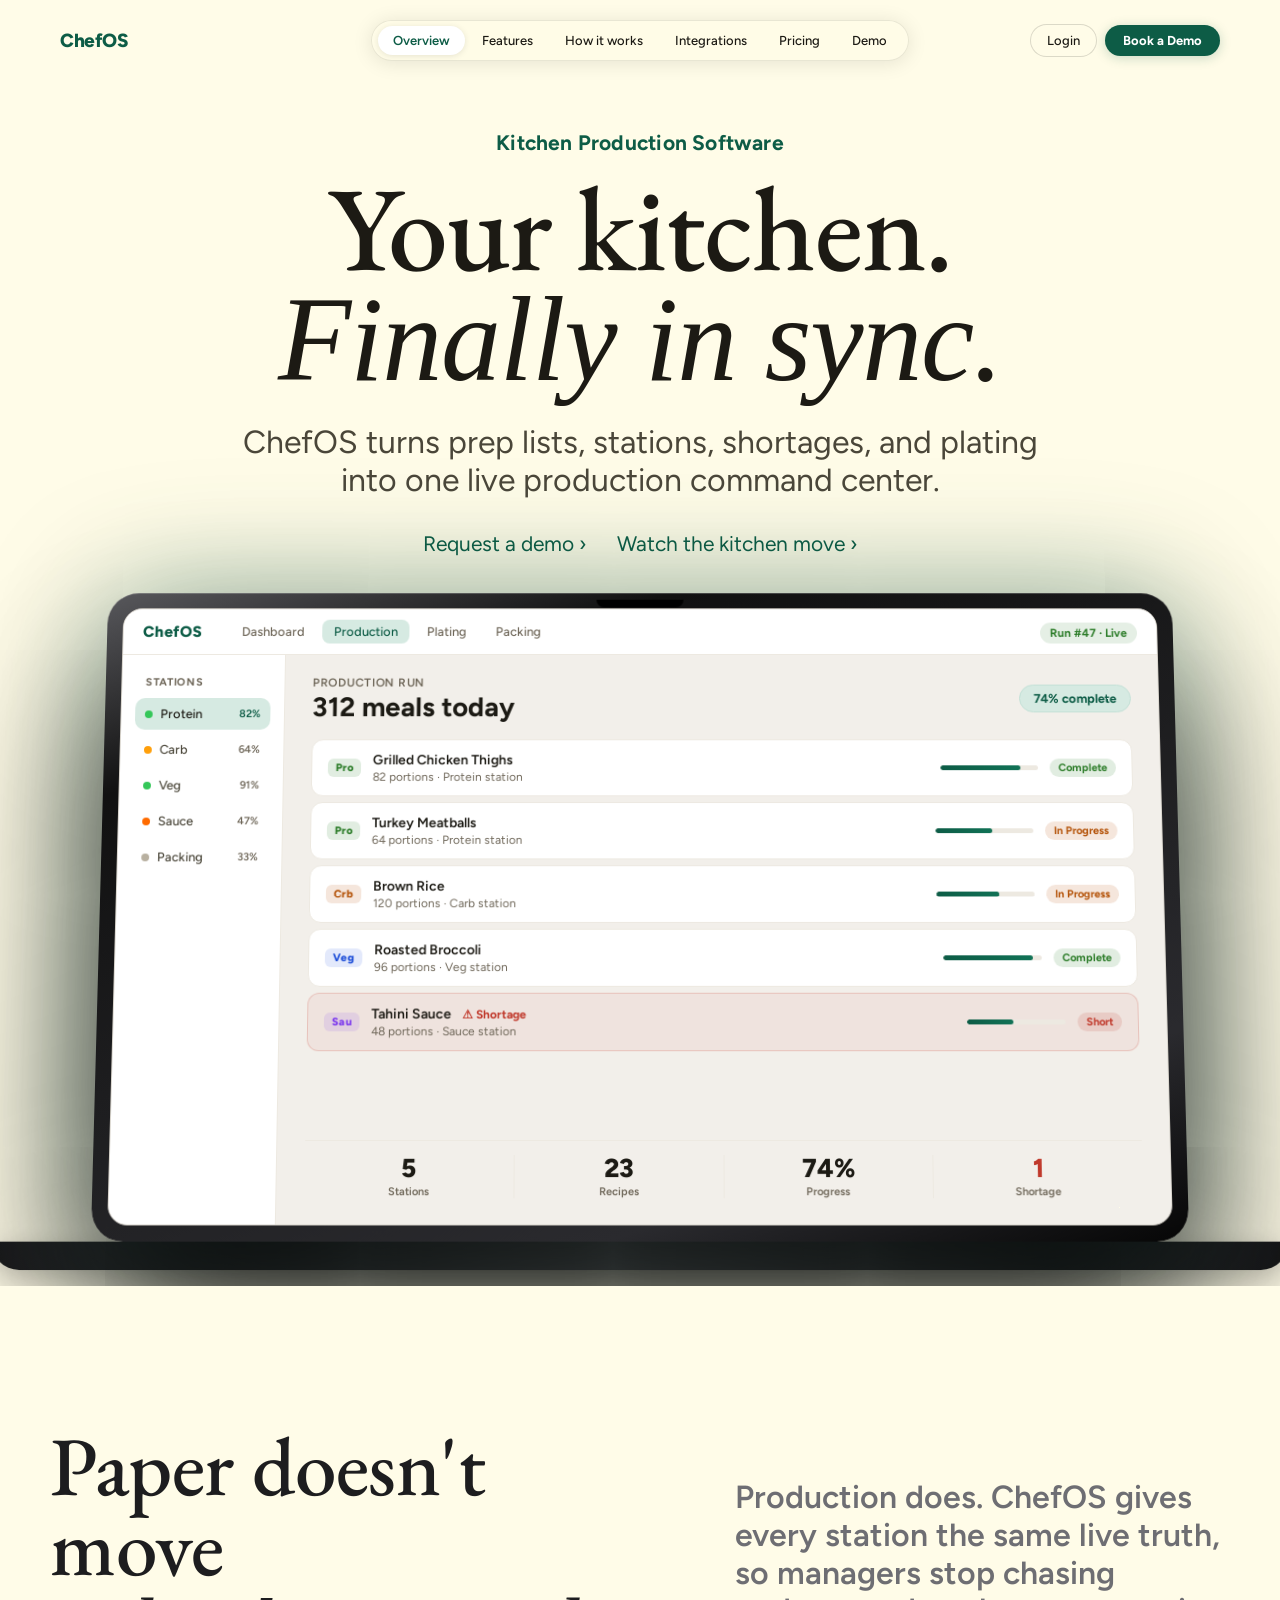
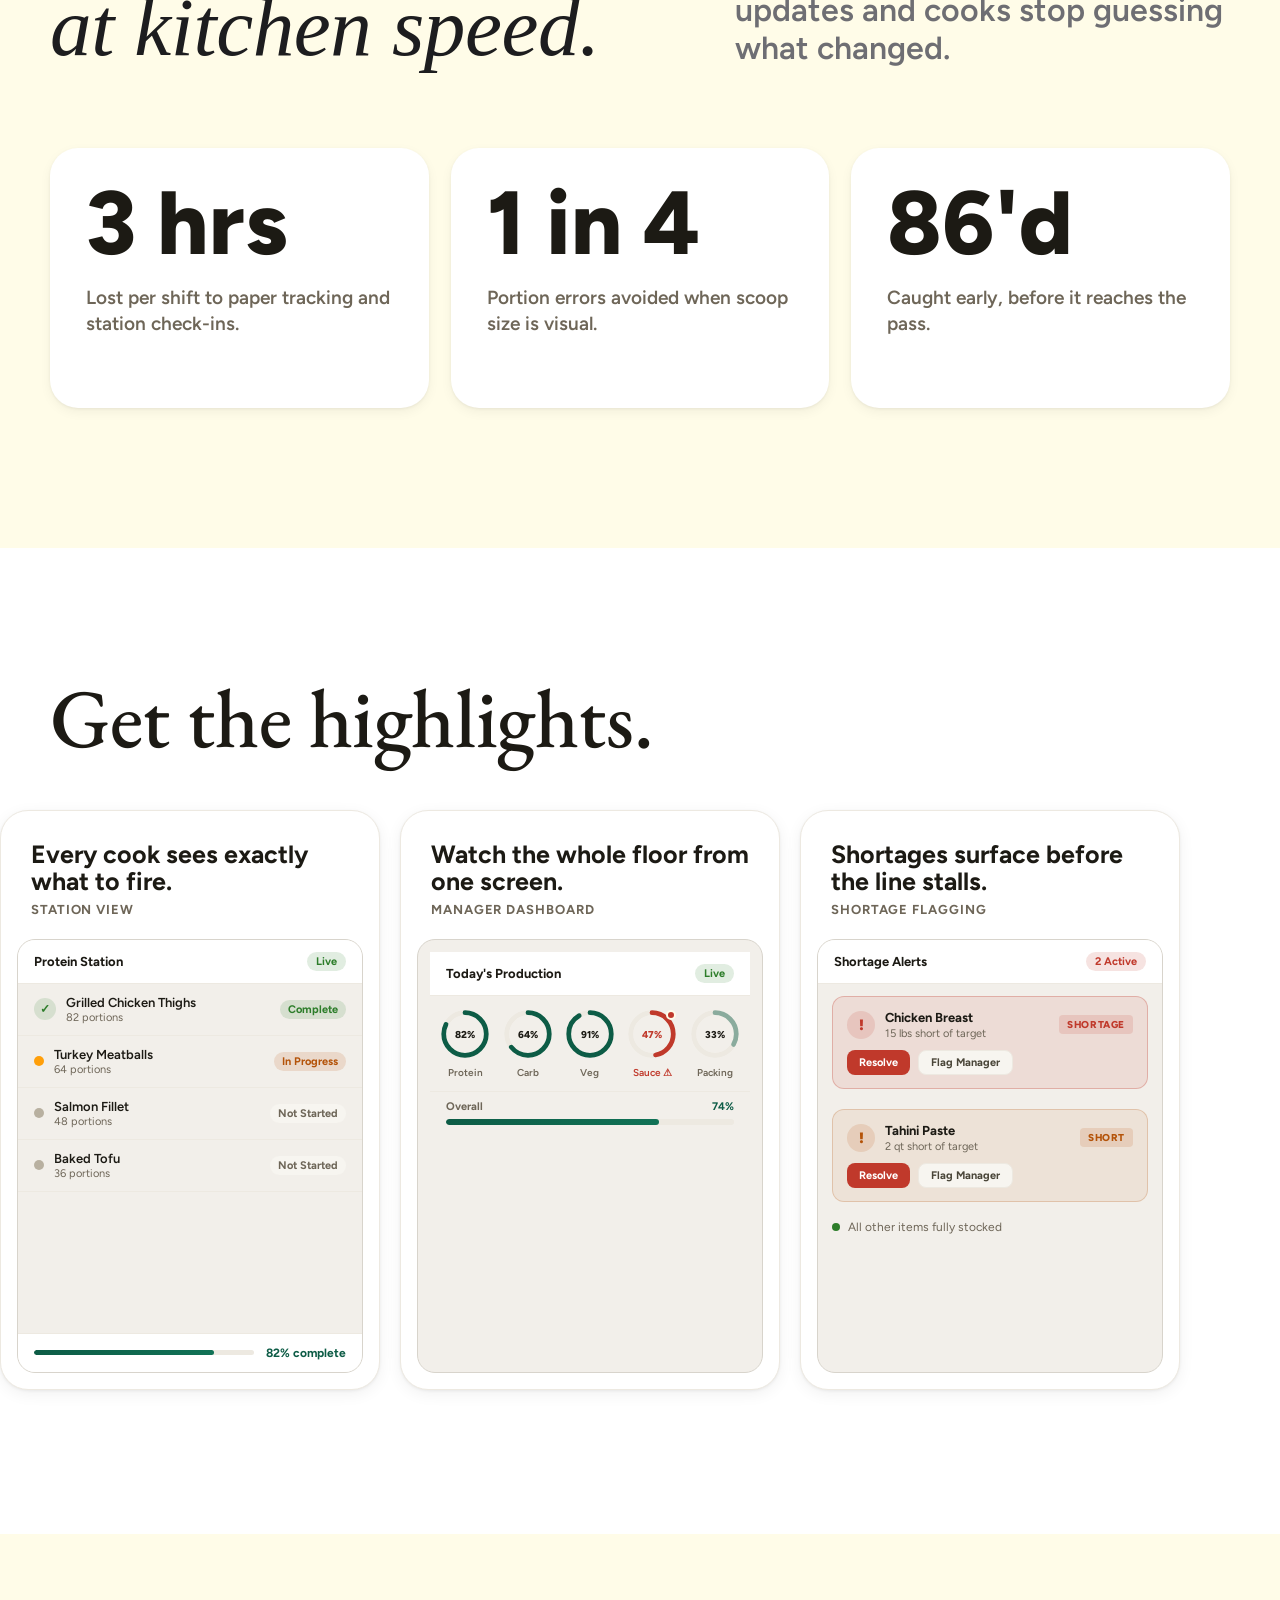
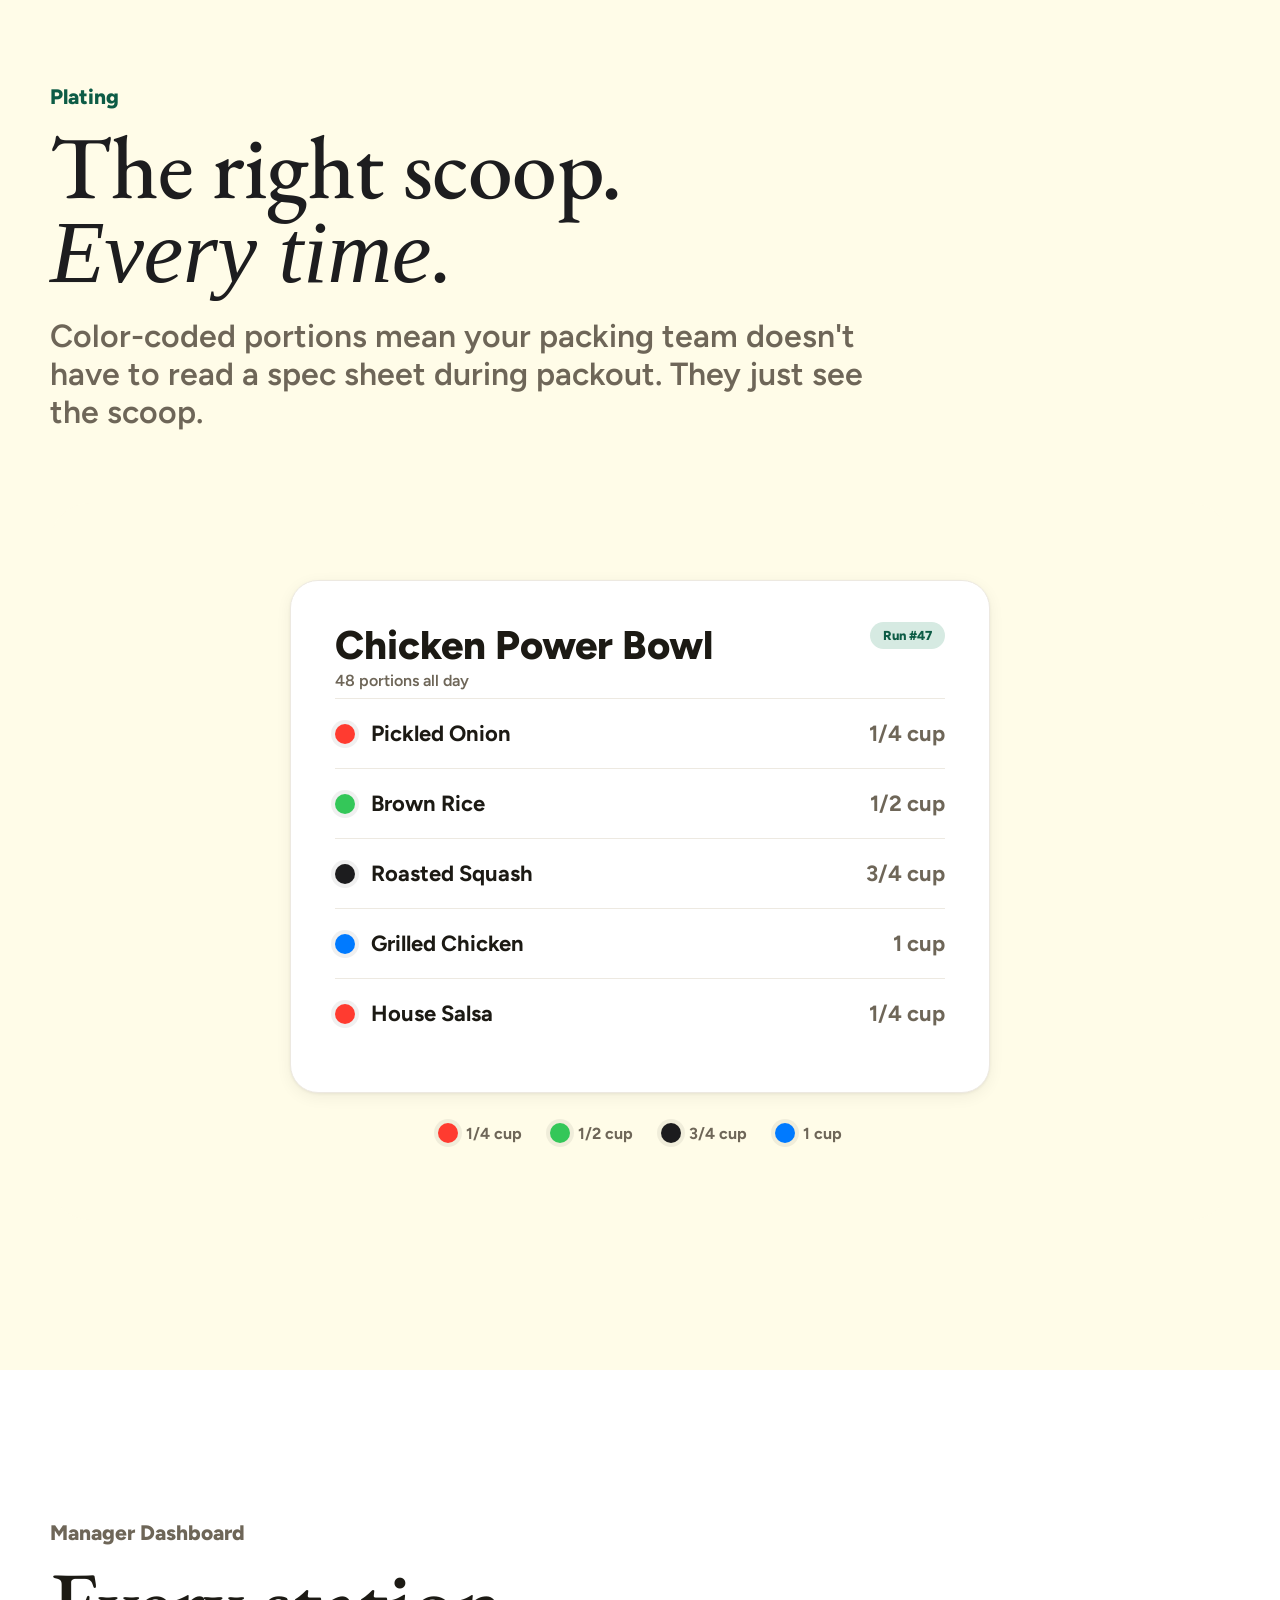
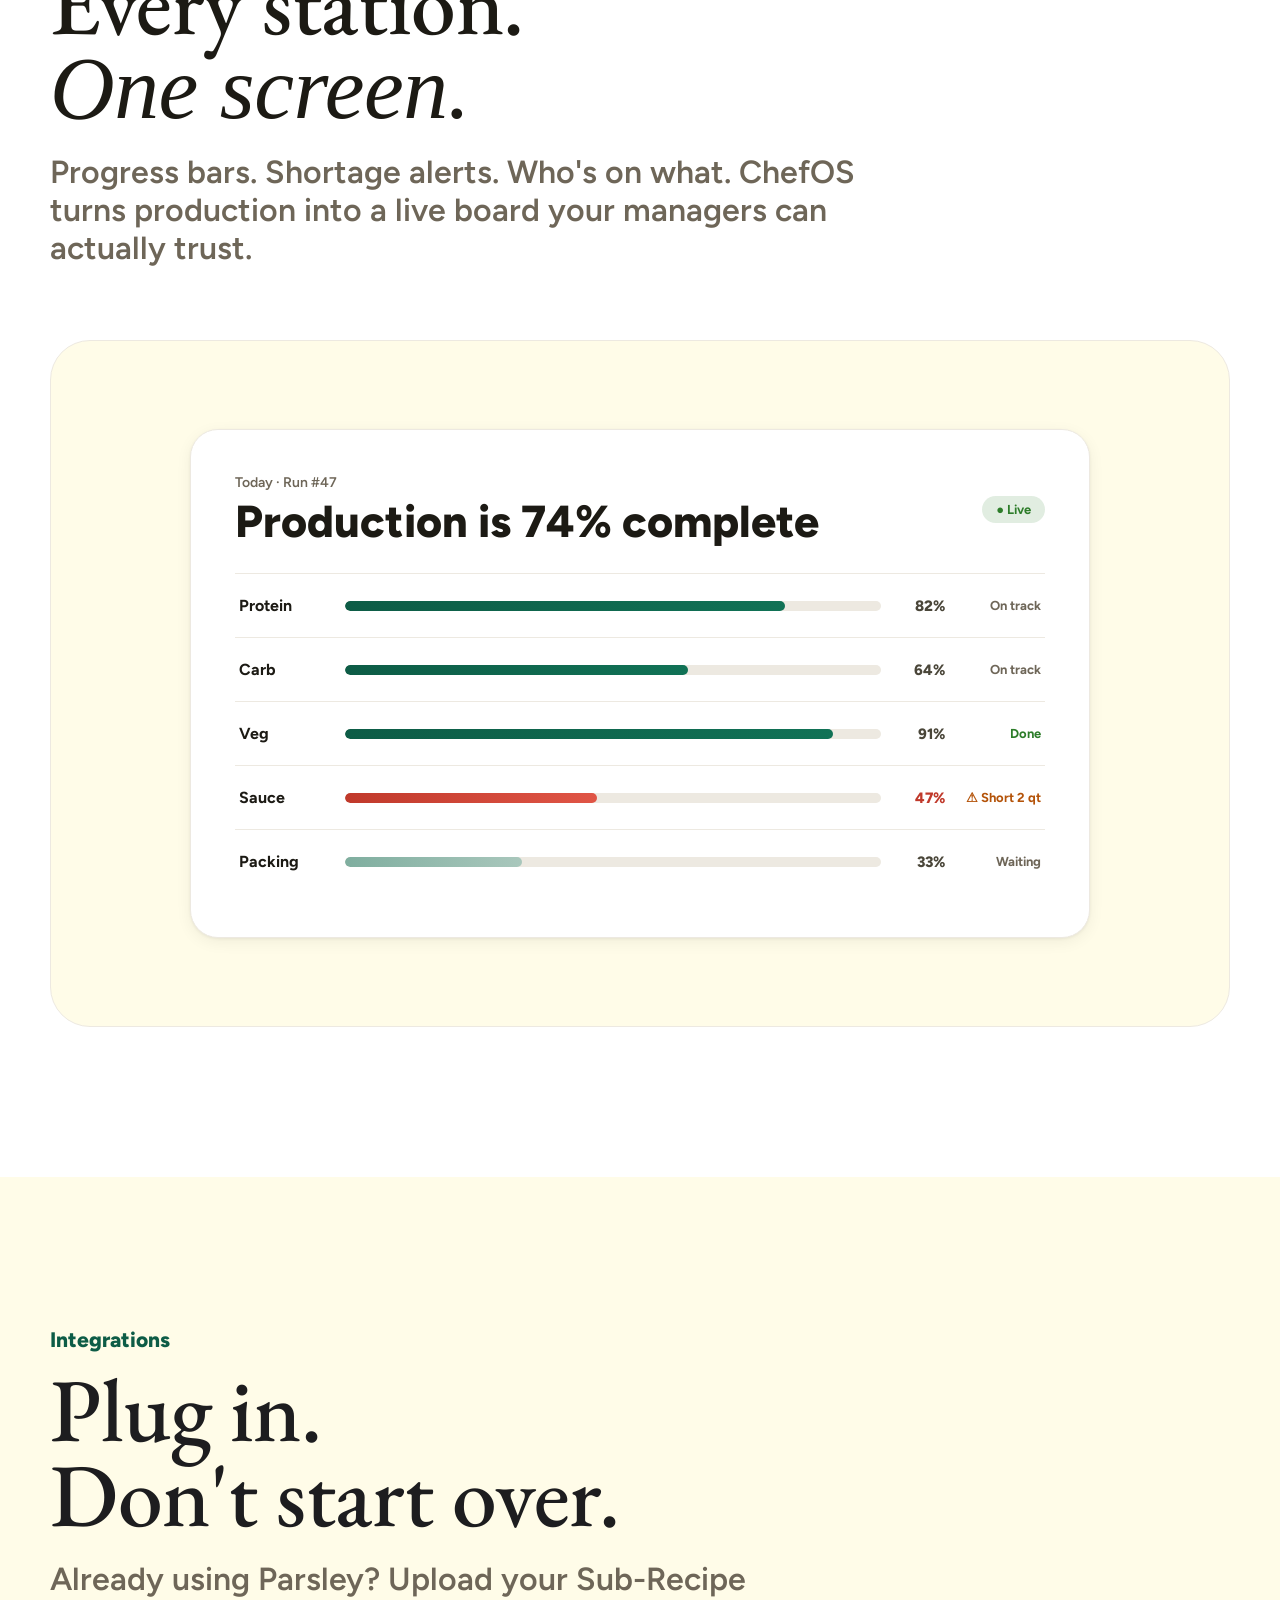
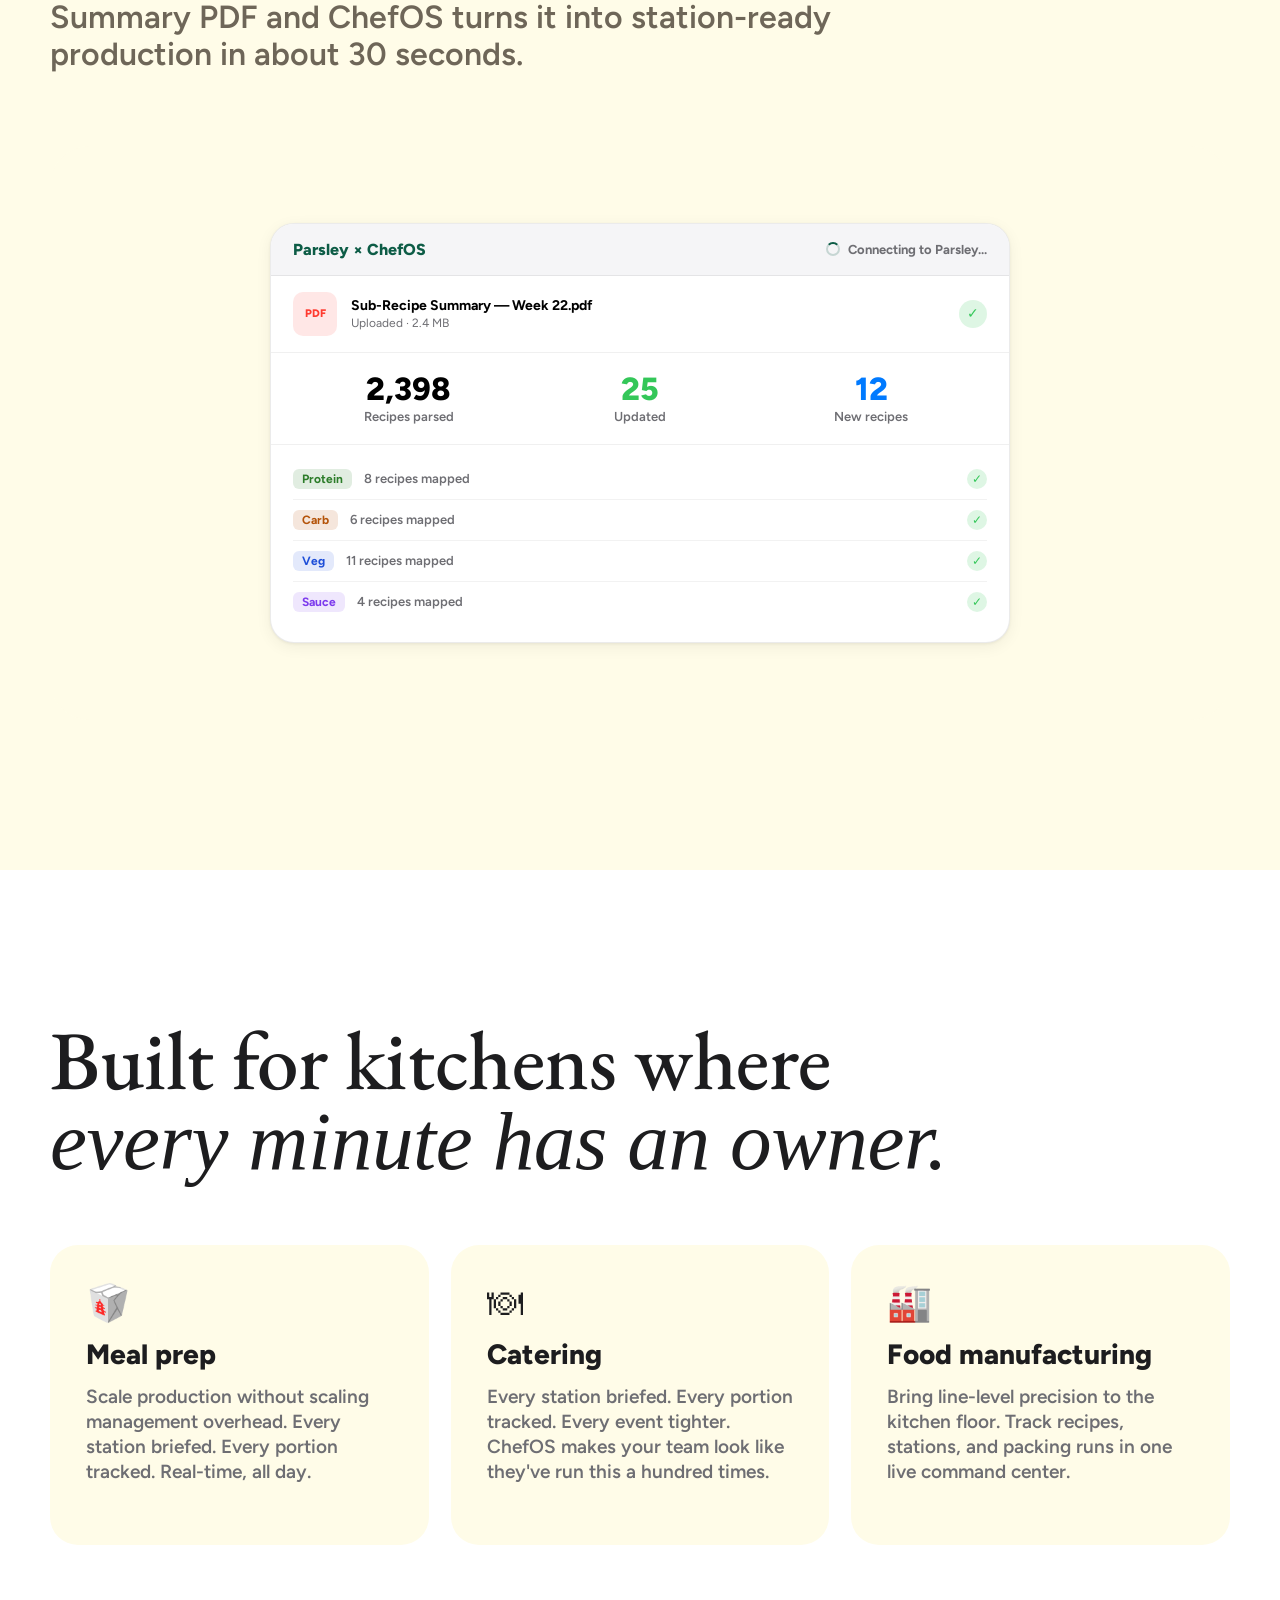
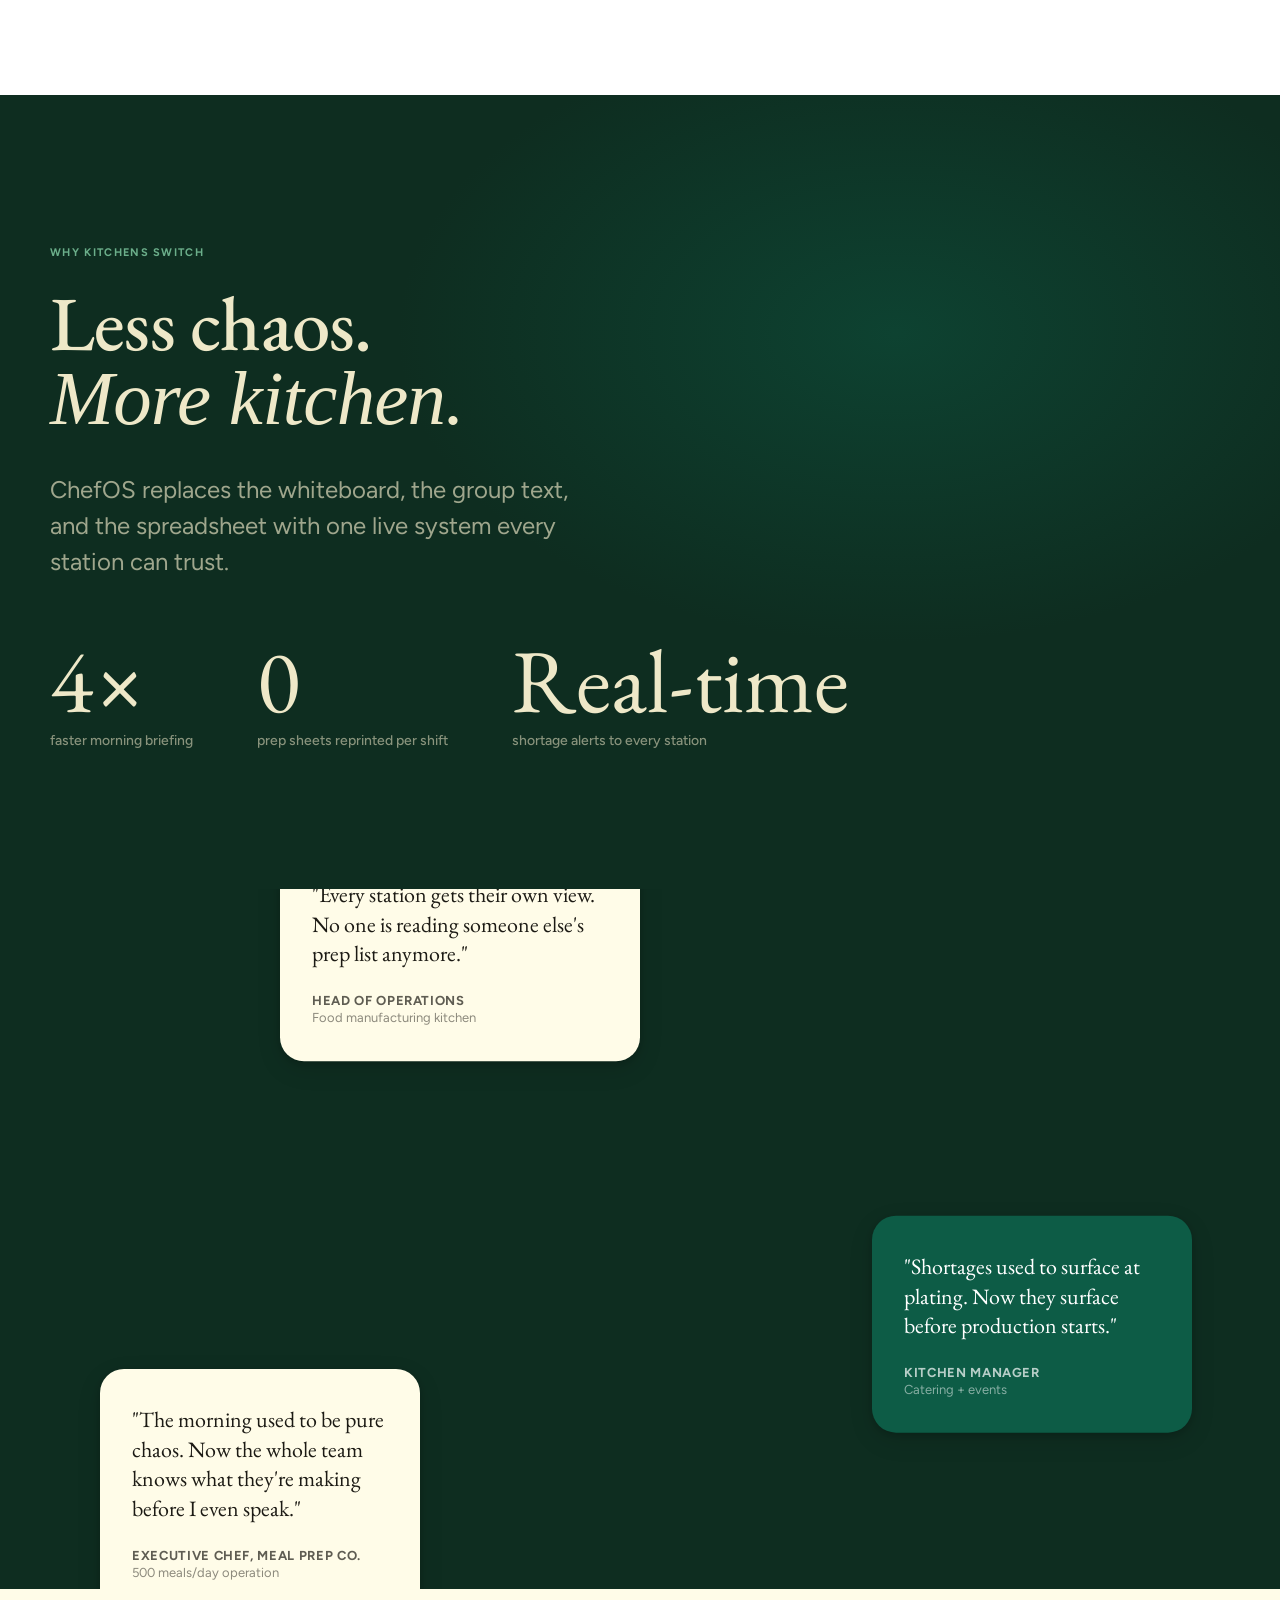
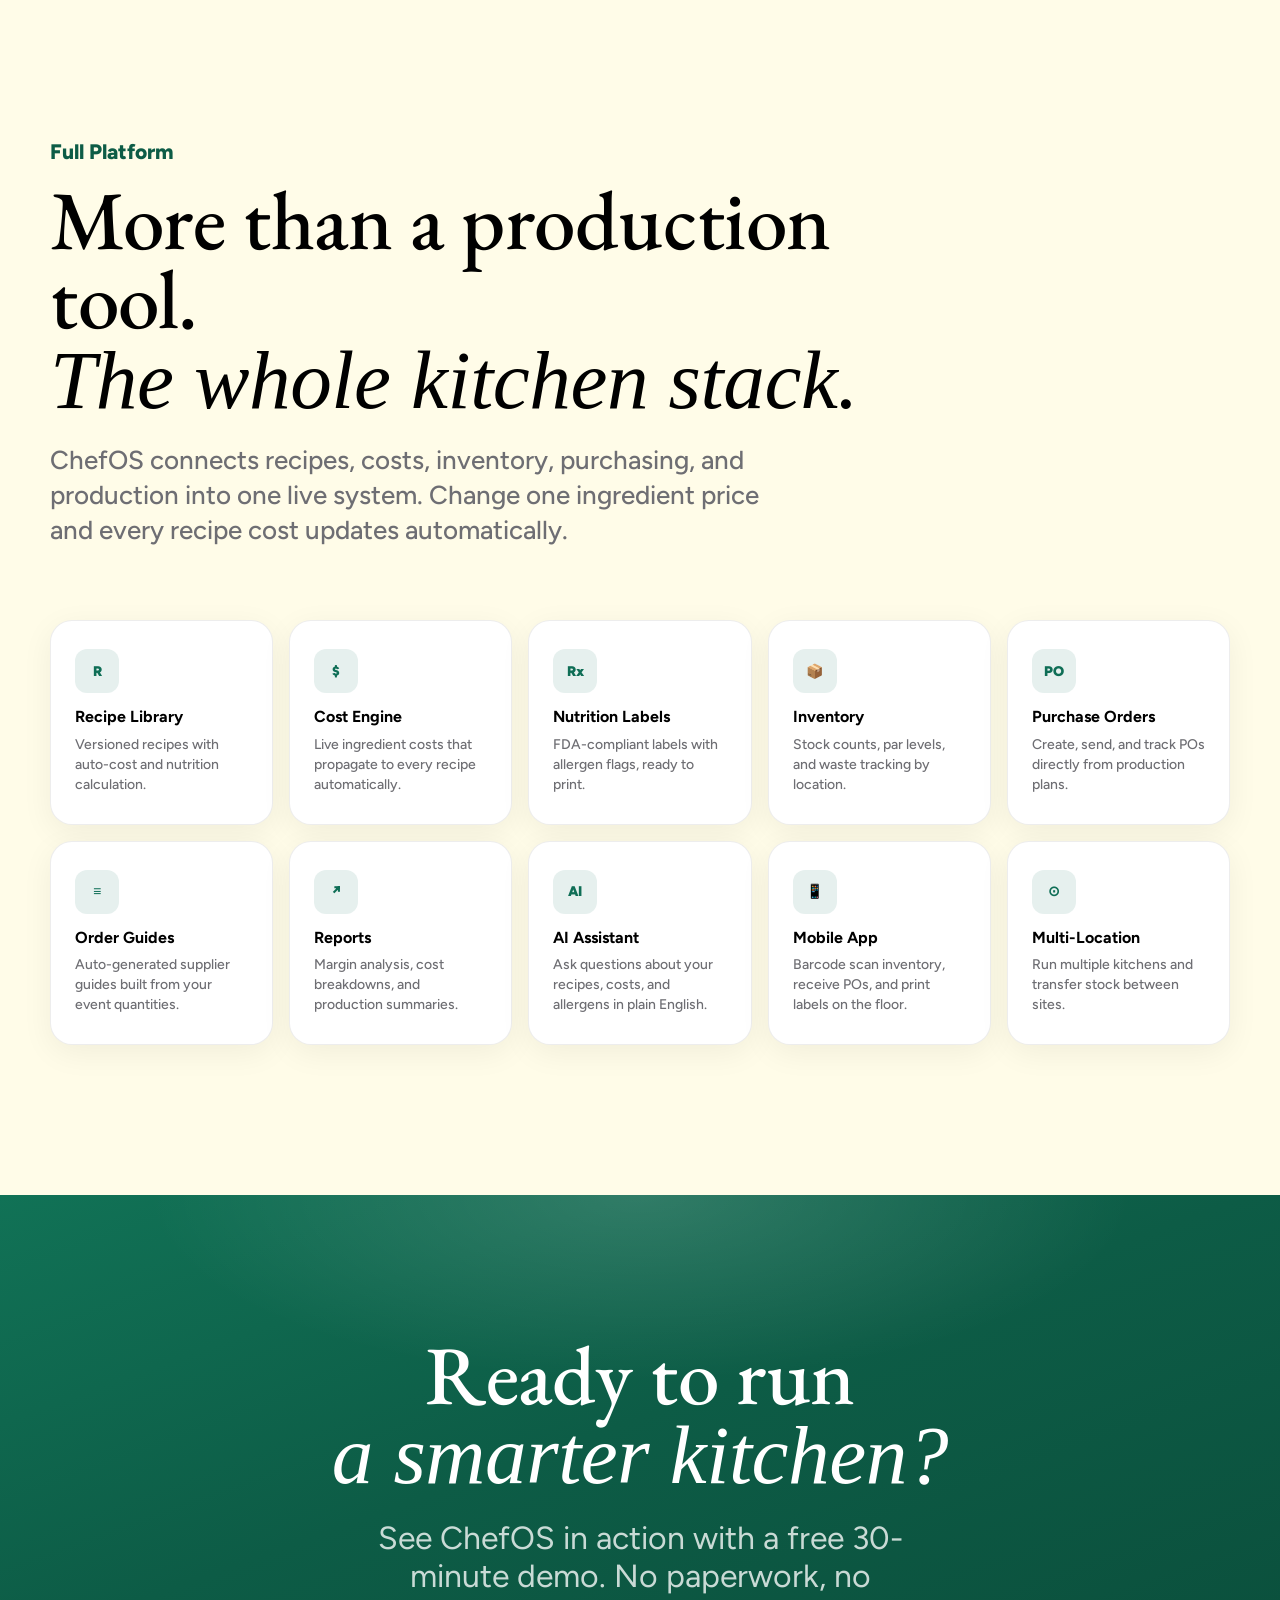
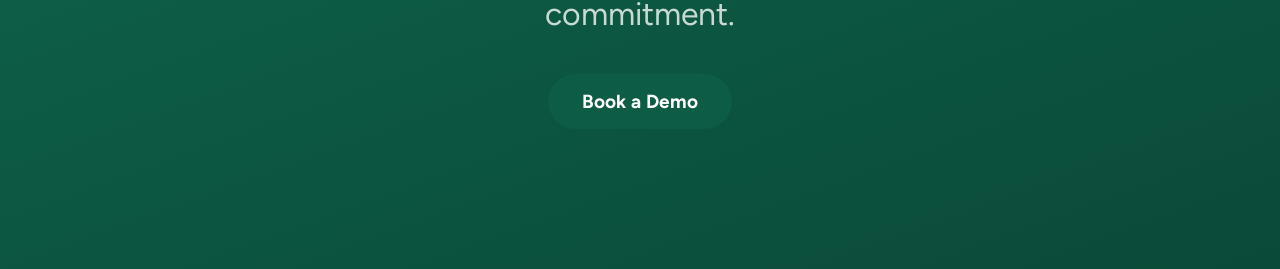
==== commit 592ae00f: "Add close (X) button to mobile nav overlay" ====
--- a/index.html
+++ b/index.html
@@ -113,6 +113,7 @@
     <div class="nav-inner">
       <a class="brand" href="index.html">ChefOS</a>
       <div class="nav-pill">
+        <button class="nav-close-btn" type="button" aria-label="Close menu">✕</button>
         <a class="active" href="index.html">Overview</a>
         <a href="features.html">Features</a>
         <a href="how-it-works.html">How it works</a>
--- a/styles.css
+++ b/styles.css
@@ -11,6 +11,7 @@
   --color-teal: #0D5C46;
   --color-teal-light: #D6EAE2;
   --color-gray-apple: #FFFCE8;
+  --color-app-bg: #F2EFEA;
   --color-ink: #1C1A14;
   --color-text-muted: #4A4639;
   --color-text-soft: #6E6658;
@@ -76,6 +77,8 @@
   color: var(--color-teal);
   justify-self: start;
 }
+
+.nav-close-btn { display: none; }
 
 /* Pill capsule — center column */
 .nav-pill {
@@ -237,9 +240,7 @@
   padding-top: 130px;
   padding-bottom: 0;
   color: var(--color-ink);
-  background:
-    radial-gradient(ellipse 80% 50% at 50% 92%, rgba(13,92,70,0.08) 0%, transparent 68%),
-    var(--color-gray-apple);
+  background: var(--color-gray-apple);
   overflow: hidden;
   display: flex;
   flex-direction: column;
@@ -343,8 +344,8 @@
 .screen-ui {
   overflow: hidden;
   border-radius: 20px;
-  background: var(--color-gray-apple);
-  border: 1px solid #E3DDD4;
+  background: var(--color-app-bg);
+  border: 1px solid #D8D4CC;
   display: flex;
   flex-direction: column;
 }
@@ -650,7 +651,7 @@
   margin-left: -9%;
   border-radius: 0 0 28px 28px;
   background: linear-gradient(90deg, #1a1a1c, #78787c 48%, #161618);
-  box-shadow: 0 44px 90px rgba(0,0,0,0.9);
+  box-shadow: 0 6px 24px rgba(0,0,0,0.22);
 }
 
 
@@ -699,7 +700,7 @@
   padding: 36px;
   border-radius: 28px;
   background: #fff;
-  box-shadow: 0 18px 60px rgba(0,0,0,0.07);
+  box-shadow: 0 1px 3px rgba(0,0,0,0.06), 0 4px 12px rgba(0,0,0,0.05);
 }
 
 .apple-stat-row strong {
@@ -759,7 +760,7 @@
   scroll-snap-align: start;
   background: #fff;
   border: 1px solid #EDE9E1;
-  box-shadow: 0 28px 80px rgba(0,0,0,0.10);
+  box-shadow: 0 1px 3px rgba(0,0,0,0.06), 0 4px 16px rgba(0,0,0,0.06);
   display: flex;
   flex-direction: column;
   overflow: hidden;
@@ -793,8 +794,8 @@
   flex: 1;
   margin: 0 16px 16px;
   border-radius: 18px;
-  background: var(--color-gray-apple);
-  border: 1px solid #EDE9E1;
+  background: var(--color-app-bg);
+  border: 1px solid #D8D4CC;
   overflow: hidden;
   display: flex;
   flex-direction: column;
@@ -1386,9 +1387,7 @@
 .plating-cinema {
   min-height: 640px;
   padding: clamp(32px, 6vw, 80px);
-  background:
-    radial-gradient(ellipse 60% 50% at 80% 20%, rgba(13,92,70,0.06), transparent 50%),
-    var(--color-gray-apple);
+  background: var(--color-gray-apple);
   display: flex;
   flex-direction: column;
   align-items: center;
@@ -1401,7 +1400,7 @@
   border-radius: 28px;
   background: #fff;
   border: 1px solid #EDE9E1;
-  box-shadow: 0 32px 100px rgba(0,0,0,0.10);
+  box-shadow: 0 1px 3px rgba(0,0,0,0.06), 0 4px 16px rgba(0,0,0,0.06);
 }
 
 .plating-title-row {
@@ -1502,9 +1501,7 @@
   border-radius: 40px;
   overflow: hidden;
   padding: clamp(32px, 7vw, 88px);
-  background:
-    radial-gradient(ellipse 60% 50% at 72% 26%, rgba(13,92,70,0.06), transparent 55%),
-    var(--color-gray-apple);
+  background: var(--color-gray-apple);
   border: 1px solid #EDE9E1;
 }
 
@@ -1515,7 +1512,7 @@
   border-radius: 28px;
   background: #fff;
   border: 1px solid #EDE9E1;
-  box-shadow: 0 36px 110px rgba(0,0,0,0.10);
+  box-shadow: 0 1px 3px rgba(0,0,0,0.06), 0 4px 16px rgba(0,0,0,0.06);
 }
 
 .dp-header {
@@ -1626,9 +1623,7 @@
   border-radius: 40px;
   overflow: hidden;
   padding: clamp(32px, 6vw, 80px);
-  background:
-    radial-gradient(ellipse 50% 60% at 20% 30%, rgba(13,92,70,0.12), transparent 55%),
-    linear-gradient(160deg, #fff, #eaeaef);
+  background: var(--color-gray-apple);
 }
 
 .parsley-panel {
@@ -1637,7 +1632,7 @@
   border-radius: 24px;
   background: #fff;
   border: 1px solid rgba(0,0,0,0.08);
-  box-shadow: 0 28px 90px rgba(0,0,0,0.13);
+  box-shadow: 0 1px 3px rgba(0,0,0,0.06), 0 4px 16px rgba(0,0,0,0.06);
   overflow: hidden;
 }
 
@@ -1941,7 +1936,7 @@
 .integration-grid { display: grid; grid-template-columns: repeat(3, 1fr); gap: 24px; }
 .pricing-grid { display: grid; grid-template-columns: repeat(3, 1fr); gap: 24px; align-items: stretch; }
 .faq-grid { display: grid; grid-template-columns: repeat(2, 1fr); gap: 24px; margin-top: 50px; }
-.feature-detail,.integration-card,.pricing-card,.faq-item { padding: 34px; border-radius: 28px; background: #fff; border: 1px solid rgba(0,0,0,0.07); box-shadow: 0 24px 70px rgba(0,0,0,0.07); }
+.feature-detail,.integration-card,.pricing-card,.faq-item { padding: 34px; border-radius: 28px; background: #fff; border: 1px solid rgba(0,0,0,0.08); box-shadow: 0 1px 3px rgba(0,0,0,0.05), 0 4px 12px rgba(0,0,0,0.04); }
 .feature-icon { width: 54px; height: 54px; border-radius: 16px; display: grid; place-items: center; color: #fff; background: var(--color-teal); font-size: 20px; font-weight: 700; }
 .feature-detail h2,.integration-card h2,.pricing-card h2,.faq-item h3 { margin: 22px 0 0; font-size: 28px; line-height: 1.1; }
 .feature-detail p,.integration-card p,.faq-item p { color: #6e6e73; font-size: 18px; line-height: 1.48; }
@@ -1955,7 +1950,7 @@
 .pricing-card ul { padding: 0; margin: 0 0 30px; list-style: none; }
 .pricing-card li { padding: 12px 0; border-top: 1px solid rgba(136,135,128,0.2); color: #6e6e73; font-size: 18px; line-height: 1.48; }
 .pricing-card .button { margin-top: auto; }
-.contact-form { padding: 36px; border-radius: 28px; background: #fff; border: 1px solid rgba(0,0,0,0.07); box-shadow: 0 24px 70px rgba(0,0,0,0.07); }
+.contact-form { padding: 36px; border-radius: 28px; background: #fff; border: 1px solid rgba(0,0,0,0.08); box-shadow: 0 1px 3px rgba(0,0,0,0.05), 0 4px 12px rgba(0,0,0,0.04); }
 .form-row { margin-bottom: 18px; }
 label { display: block; margin-bottom: 8px; font-size: 14px; font-weight: 700; }
 input,select,textarea { width: 100%; min-height: 50px; padding: 12px 14px; border: 1px solid rgba(0,0,0,0.14); border-radius: 14px; color: #000; background: #fff; font: inherit; transition: all 0.3s; }
@@ -2080,7 +2075,7 @@
   border-radius: 24px;
   padding: 36px 32px;
   width: 320px;
-  box-shadow: 0 24px 64px rgba(0,0,0,0.28);
+  box-shadow: 0 2px 8px rgba(0,0,0,0.18), 0 8px 24px rgba(0,0,0,0.12);
   will-change: transform;
 }
 .float-card.dark-card {
@@ -2176,6 +2171,27 @@
     background: transparent;
     color: var(--color-teal-light) !important;
   }
+
+  .nav-close-btn {
+    display: flex;
+    position: absolute;
+    top: 24px;
+    right: 24px;
+    width: 44px;
+    height: 44px;
+    border-radius: 50%;
+    background: rgba(255,255,255,0.14);
+    border: 1px solid rgba(255,255,255,0.18);
+    color: #fff;
+    font-size: 22px;
+    line-height: 1;
+    align-items: center;
+    justify-content: center;
+    cursor: pointer;
+    z-index: 101;
+  }
+
+  .nav-pill:not(.open) .nav-close-btn { display: none; }
 
   .nav-right .nav-cta { font-size: 12px; padding: 7px 14px; }
 
